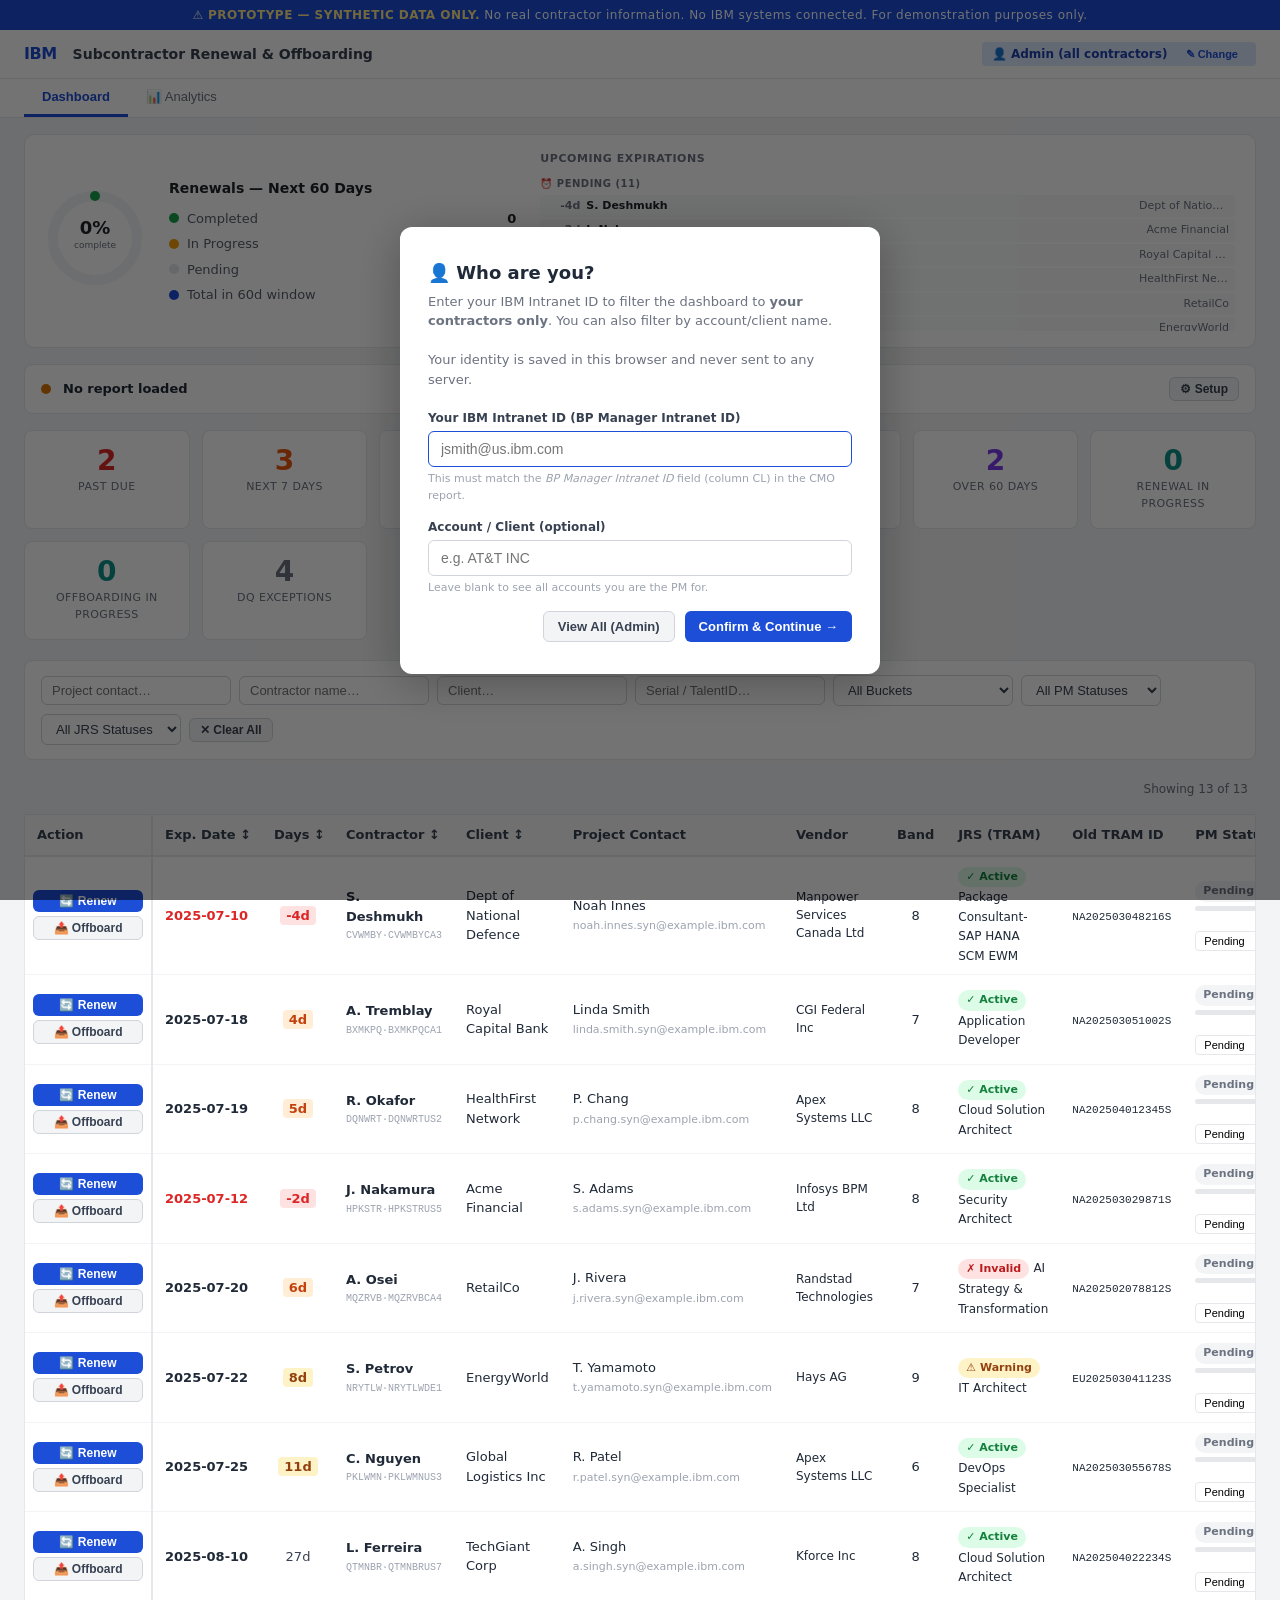
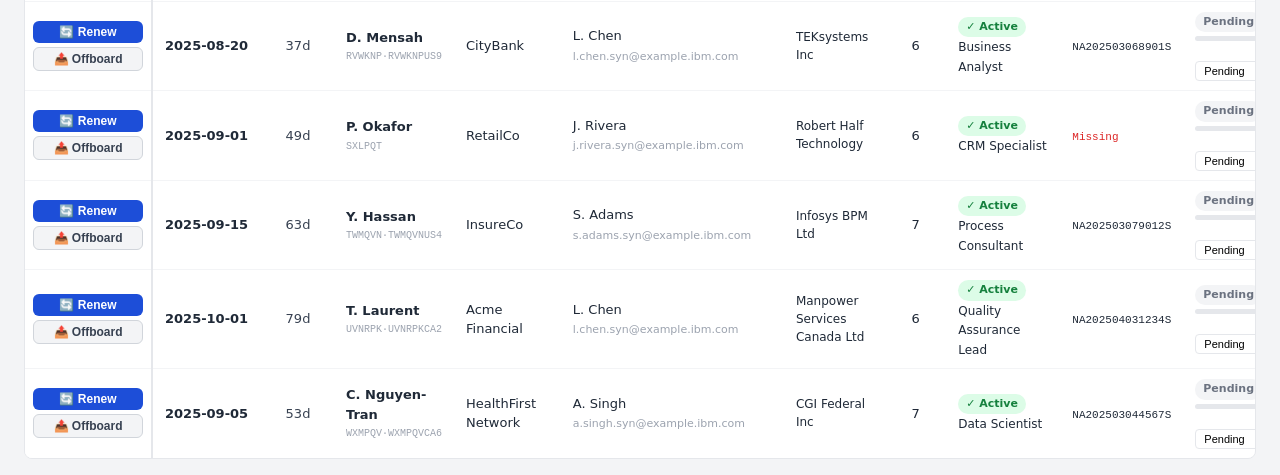
==== app.html @ de582a77 "fix: render synthetic data immediately on load so Renew/Offboard buttons are always visible" ====
<!DOCTYPE html>
<html lang="en">
<head>
<meta charset="UTF-8">
<meta name="viewport" content="width=device-width, initial-scale=1.0">
<title>TRAM Subcontractor Renewal & Offboarding — Prototype</title>
<style>
  *{box-sizing:border-box;margin:0;padding:0}
  body{font-family:-apple-system,"Segoe UI",system-ui,sans-serif;font-size:14px;line-height:1.5;background:#f3f4f6;color:#1f2937}
  .banner{background:#1d4ed8;color:#fff;text-align:center;padding:6px 12px;font-size:12px;letter-spacing:.04em}
  .banner b{color:#fde68a}
  header{background:#fff;border-bottom:1px solid #e5e7eb;padding:12px 24px;display:flex;align-items:center;gap:16px}
  header .logo{font-weight:700;font-size:16px;color:#1d4ed8;letter-spacing:-.5px}
  header .title{font-size:14px;color:#374151;font-weight:600}
  header .role-badge{margin-left:auto;background:#dbeafe;color:#1e40af;border-radius:4px;padding:3px 10px;font-size:12px;font-weight:600}
  nav{background:#fff;border-bottom:1px solid #e5e7eb;padding:0 24px;display:flex;gap:0}
  nav button{padding:10px 18px;border:none;background:none;cursor:pointer;font-size:13px;color:#6b7280;border-bottom:3px solid transparent;font-weight:500;transition:.15s}
  nav button.active{color:#1d4ed8;border-bottom-color:#1d4ed8;font-weight:700}
  nav button:hover:not(.active){color:#374151}
  .main{max-width:100%;margin:0;padding:16px 24px}
  /* Cards */
  .cards{display:grid;grid-template-columns:repeat(auto-fill,minmax(160px,1fr));gap:12px;margin-bottom:20px}
  .card{background:#fff;border:1px solid #e5e7eb;border-radius:8px;padding:16px;text-align:center;cursor:pointer;transition:.15s}
  .card:hover{border-color:#6366f1;box-shadow:0 2px 8px rgba(99,102,241,.15)}
  .card.active-filter{border-color:#1d4ed8;background:#eff6ff}
  .card .num{font-size:28px;font-weight:700;line-height:1}
  .card .lbl{font-size:11px;color:#6b7280;margin-top:4px;text-transform:uppercase;letter-spacing:.04em}
  .card.red .num{color:#dc2626}
  .card.orange .num{color:#ea580c}
  .card.yellow .num{color:#d97706}
  .card.blue .num{color:#2563eb}
  .card.green .num{color:#16a34a}
  .card.purple .num{color:#7c3aed}
  .card.teal .num{color:#0d9488}
  .card.gray .num{color:#6b7280}
  /* Staleness */
  .freshness-bar{background:#fff;border:1px solid #e5e7eb;border-radius:8px;padding:12px 16px;margin-bottom:16px;display:flex;align-items:center;gap:12px;font-size:13px}
  .freshness-bar .dot{width:10px;height:10px;border-radius:50%;flex-shrink:0}
  .dot-ok{background:#16a34a}
  .dot-warn{background:#d97706}
  .dot-stale{background:#dc2626}
  .freshness-bar span{color:#6b7280}
  .freshness-bar b{color:#1f2937}
  /* Filters */
  .filters{background:#fff;border:1px solid #e5e7eb;border-radius:8px;padding:14px 16px;margin-bottom:16px}
  .filters-row{display:flex;flex-wrap:wrap;gap:8px;align-items:center}
  .filters-row input,.filters-row select{border:1px solid #d1d5db;border-radius:6px;padding:6px 10px;font-size:13px;color:#374151;background:#fff;outline:none;min-width:140px}
  .filters-row input:focus,.filters-row select:focus{border-color:#6366f1}
  .btn{display:inline-flex;align-items:center;gap:6px;padding:7px 14px;border-radius:6px;border:none;cursor:pointer;font-size:13px;font-weight:600;transition:.15s}
  .btn-primary{background:#1d4ed8;color:#fff}
  .btn-primary:hover{background:#1e40af}
  .btn-secondary{background:#f3f4f6;color:#374151;border:1px solid #d1d5db}
  .btn-secondary:hover{background:#e5e7eb}
  .btn-danger{background:#dc2626;color:#fff}
  .btn-danger:hover{background:#b91c1c}
  .btn-warn{background:#d97706;color:#fff}
  .btn-warn:hover{background:#b45309}
  .btn-green{background:#16a34a;color:#fff}
  .btn-green:hover{background:#15803d}
  .btn-sm{padding:4px 10px;font-size:12px}
  /* Table */
  .table-outer{position:relative}
  /* Top scrollbar mirror */
  .table-scroll-top{overflow-x:auto;overflow-y:hidden;height:12px;border-radius:4px 4px 0 0}
  .table-scroll-top-inner{height:1px}
  .table-wrap{background:#fff;border:1px solid #e5e7eb;border-radius:0 0 8px 8px;overflow-x:auto;overflow-y:visible}
  table{width:100%;border-collapse:collapse;font-size:13px;min-width:1200px}
  /* Sticky header — stays visible while scrolling down */
  thead th{position:sticky;top:0;z-index:2;background:#f9fafb;padding:10px 12px;text-align:left;font-weight:600;color:#374151;border-bottom:2px solid #e5e7eb;white-space:nowrap;cursor:pointer;user-select:none}
  thead th:hover{background:#f3f4f6}
  /* Action column — sticky to left edge */
  th.col-action,td.col-action{position:sticky;left:0;z-index:1;background:#fff;min-width:120px;max-width:140px;border-right:2px solid #e5e7eb}
  thead th.col-action{z-index:3;background:#f9fafb}
  /* Date / days columns — fixed width so they never squeeze */
  th.col-date,td.col-date{min-width:100px;max-width:110px;white-space:nowrap}
  th.col-days,td.col-days{min-width:64px;max-width:72px;white-space:nowrap;text-align:center}
  td{padding:9px 12px;border-bottom:1px solid #f3f4f6;vertical-align:middle}
  tr:last-child td{border-bottom:none}
  tr:hover td{background:#f9fafb}
  tr:hover td.col-action{background:#f0f4ff}
  .badge{display:inline-block;padding:2px 8px;border-radius:12px;font-size:11px;font-weight:600}
  .badge-red{background:#fee2e2;color:#b91c1c}
  .badge-orange{background:#ffedd5;color:#c2410c}
  .badge-yellow{background:#fef3c7;color:#92400e}
  .badge-green{background:#dcfce7;color:#15803d}
  .badge-blue{background:#dbeafe;color:#1e40af}
  .badge-purple{background:#ede9fe;color:#6d28d9}
  .badge-gray{background:#f3f4f6;color:#6b7280}
  .badge-warn{background:#fef9c3;color:#713f12}
  /* Detail Panel */
  .overlay{display:none;position:fixed;inset:0;background:rgba(0,0,0,.45);z-index:100;align-items:flex-start;justify-content:flex-end}
  .overlay.open{display:flex}
  .panel{background:#fff;width:680px;max-width:98vw;height:100vh;overflow-y:auto;padding:0;box-shadow:-4px 0 24px rgba(0,0,0,.18);display:flex;flex-direction:column}
  .panel-header{padding:18px 20px;border-bottom:1px solid #e5e7eb;display:flex;align-items:center;gap:12px;position:sticky;top:0;background:#fff;z-index:1}
  .panel-header h2{font-size:16px;font-weight:700;flex:1}
  .panel-body{padding:20px;flex:1}
  .section-title{font-size:12px;font-weight:700;text-transform:uppercase;letter-spacing:.06em;color:#6b7280;margin:18px 0 8px}
  .info-grid{display:grid;grid-template-columns:1fr 1fr;gap:8px 16px}
  .info-item label{display:block;font-size:11px;color:#9ca3af;text-transform:uppercase;letter-spacing:.04em;margin-bottom:2px}
  .info-item span{font-size:13px;color:#1f2937;font-weight:500}
  .dq-warn{background:#fffbeb;border:1px solid #fcd34d;border-radius:6px;padding:8px 12px;font-size:12px;color:#92400e;margin-bottom:8px}
  /* Modal */
  .modal-overlay{display:none;position:fixed;inset:0;background:rgba(0,0,0,.5);z-index:200;align-items:center;justify-content:center}
  .modal-overlay.open{display:flex}
  .modal{background:#fff;border-radius:10px;width:760px;max-width:96vw;max-height:92vh;overflow-y:auto;box-shadow:0 8px 40px rgba(0,0,0,.22)}
  /* Smart combo filter */
  .combo-wrap{position:relative;display:inline-block}
  .combo-wrap input{border:1px solid #d1d5db;border-radius:6px;padding:6px 10px;font-size:13px;color:#374151;background:#fff;outline:none;min-width:150px;width:100%}
  .combo-wrap input:focus{border-color:#6366f1}
  .combo-list{position:absolute;top:calc(100% + 2px);left:0;min-width:100%;max-height:220px;overflow-y:auto;background:#fff;border:1px solid #e5e7eb;border-radius:6px;box-shadow:0 4px 12px rgba(0,0,0,.1);z-index:9999;display:none}
  .combo-list.open{display:block}
  .combo-item{padding:7px 12px;font-size:13px;color:#374151;cursor:pointer;white-space:nowrap;overflow:hidden;text-overflow:ellipsis}
  .combo-item:hover,.combo-item.hi{background:#eff6ff;color:#1d4ed8}
  /* Renewal stepper */
  .rnw-stepper{display:flex;align-items:center;gap:0;margin-bottom:24px;padding:0 4px}
  .rnw-step{display:flex;align-items:center;gap:8px;flex:1;position:relative}
  .rnw-step:not(:last-child)::after{content:'';position:absolute;right:0;top:50%;width:calc(100% - 124px);height:2px;background:#e5e7eb;transform:translateY(-50%);left:124px}
  .rnw-step.done::after{background:#16a34a}
  .rnw-step.active::after{background:#e5e7eb}
  .rnw-circle{width:32px;height:32px;border-radius:50%;display:flex;align-items:center;justify-content:center;font-weight:700;font-size:13px;flex-shrink:0;border:2px solid #e5e7eb;background:#fff;color:#9ca3af;z-index:1}
  .rnw-step.active .rnw-circle{border-color:#1d4ed8;background:#1d4ed8;color:#fff}
  .rnw-step.done .rnw-circle{border-color:#16a34a;background:#16a34a;color:#fff}
  .rnw-label{font-size:12px;font-weight:600;color:#9ca3af;white-space:nowrap}
  .rnw-step.active .rnw-label{color:#1d4ed8}
  .rnw-step.done .rnw-label{color:#16a34a}
  .modal-header{padding:18px 20px;border-bottom:1px solid #e5e7eb;display:flex;align-items:center;gap:12px;position:sticky;top:0;background:#fff;z-index:1}
  .modal-header h2{font-size:16px;font-weight:700;flex:1}
  .modal-body{padding:20px}
  .modal-footer{padding:14px 20px;border-top:1px solid #e5e7eb;display:flex;gap:10px;justify-content:flex-end;position:sticky;bottom:0;background:#fff}
  /* Form */
  .form-group{margin-bottom:14px}
  .form-group label{display:block;font-size:12px;font-weight:600;color:#374151;margin-bottom:4px}
  .form-group input,.form-group select,.form-group textarea{width:100%;border:1px solid #d1d5db;border-radius:6px;padding:7px 10px;font-size:13px;color:#374151;outline:none}
  .form-group input:focus,.form-group select:focus,.form-group textarea:focus{border-color:#6366f1}
  .form-grid{display:grid;grid-template-columns:1fr 1fr;gap:12px}
  .attest-box{border:1px solid #d1d5db;border-radius:8px;padding:14px;margin-bottom:12px;background:#f9fafb}
  .attest-box label{display:flex;gap:10px;cursor:pointer;font-size:13px;color:#374151;line-height:1.5}
  .attest-box input[type=checkbox]{width:16px;height:16px;margin-top:2px;flex-shrink:0;accent-color:#1d4ed8}
  .attest-box.checked{border-color:#16a34a;background:#f0fdf4}
  /* JRS Validation */
  .jrs-result{border-radius:8px;padding:12px 14px;margin-bottom:12px;font-size:13px}
  .jrs-active{background:#dcfce7;border:1px solid #86efac;color:#15803d}
  .jrs-warn{background:#fef3c7;border:1px solid #fcd34d;color:#92400e}
  .jrs-error{background:#fee2e2;border:1px solid #fca5a5;color:#b91c1c}
  .jrs-blocked{background:#ede9fe;border:1px solid #c4b5fd;color:#6d28d9}
  /* TRAM Reconciliation */
  .recon-table{width:100%;border-collapse:collapse;font-size:13px;margin-bottom:12px}
  .recon-table th{background:#f9fafb;padding:8px 10px;text-align:left;font-size:11px;font-weight:700;text-transform:uppercase;letter-spacing:.04em;color:#6b7280;border-bottom:2px solid #e5e7eb}
  .recon-table td{padding:8px 10px;border-bottom:1px solid #f3f4f6;vertical-align:middle}
  .recon-match{color:#16a34a;font-weight:600}
  .recon-mismatch{color:#dc2626;font-weight:600}
  /* Timeline */
  .timeline{list-style:none}
  .timeline li{display:flex;gap:12px;margin-bottom:14px}
  .tl-dot{width:10px;height:10px;border-radius:50%;background:#6366f1;margin-top:5px;flex-shrink:0}
  .tl-dot.green{background:#16a34a}
  .tl-dot.orange{background:#ea580c}
  .tl-dot.red{background:#dc2626}
  .tl-dot.blue{background:#2563eb}
  .tl-content .tl-time{font-size:11px;color:#9ca3af}
  .tl-content .tl-action{font-size:13px;font-weight:600;color:#1f2937}
  .tl-content .tl-detail{font-size:12px;color:#6b7280}
  /* Progress Steps */
  .steps{display:flex;gap:0;margin-bottom:20px;background:#f9fafb;border:1px solid #e5e7eb;border-radius:8px;overflow:hidden}
  .step{flex:1;padding:10px 8px;text-align:center;font-size:12px;font-weight:600;color:#9ca3af;border-right:1px solid #e5e7eb;position:relative}
  .step:last-child{border-right:none}
  .step.done{background:#dcfce7;color:#15803d}
  .step.active{background:#dbeafe;color:#1e40af}
  .step.blocked{background:#fee2e2;color:#b91c1c}
  /* DQ Page */
  .dq-card{background:#fff;border:1px solid #e5e7eb;border-radius:8px;padding:16px;margin-bottom:12px}
  .dq-card h3{font-size:14px;font-weight:700;margin-bottom:8px;display:flex;align-items:center;gap:8px}
  .dq-card p{font-size:13px;color:#6b7280;margin-bottom:8px}
  .tag{display:inline-block;padding:2px 8px;border-radius:4px;font-size:11px;font-weight:700;text-transform:uppercase;letter-spacing:.04em;margin-right:4px}
  .tag-error{background:#fee2e2;color:#b91c1c}
  .tag-warn{background:#fef3c7;color:#92400e}
  .tag-info{background:#dbeafe;color:#1e40af}
  hr.divider{border:none;border-top:1px solid #e5e7eb;margin:16px 0}
  .confirm-row{background:#f0fdf4;border:1px solid #86efac;border-radius:8px;padding:12px 14px;margin-bottom:8px;font-size:13px}
  .confirm-row b{color:#15803d}
  .email-preview{background:#f9fafb;border:1px solid #e5e7eb;border-radius:8px;padding:14px;font-size:13px;font-family:monospace;white-space:pre-wrap;line-height:1.6}
  .field-changed{background:#fef9c3}
  .status-dot{display:inline-block;width:8px;height:8px;border-radius:50%;margin-right:5px}
  .sd-green{background:#16a34a}
  .sd-red{background:#dc2626}
  .sd-yellow{background:#d97706}
  .sd-blue{background:#2563eb}
  /* Identity / Who-are-you modal */
  @keyframes spin{from{transform:rotate(0deg)}to{transform:rotate(360deg)}}
  .id-modal-overlay{display:none;position:fixed;inset:0;background:rgba(0,0,0,.55);z-index:500;align-items:center;justify-content:center;pointer-events:none}
  .id-modal-overlay.open{display:flex;pointer-events:all}
  .id-modal{background:#fff;border-radius:12px;width:480px;max-width:96vw;padding:32px 28px;box-shadow:0 8px 48px rgba(0,0,0,.28)}
  .id-modal h2{font-size:18px;font-weight:700;margin-bottom:6px;color:#1f2937}
  .id-modal p{font-size:13px;color:#6b7280;margin-bottom:20px;line-height:1.5}
  .id-modal label{display:block;font-size:12px;font-weight:600;color:#374151;margin-bottom:4px}
  .id-modal input{width:100%;border:1px solid #d1d5db;border-radius:6px;padding:9px 12px;font-size:14px;outline:none;margin-bottom:14px}
  .id-modal input:focus{border-color:#1d4ed8}
  .id-modal .id-hint{font-size:11px;color:#9ca3af;margin-top:-10px;margin-bottom:14px}
  .id-modal .id-actions{display:flex;gap:10px;justify-content:flex-end;margin-top:6px}
  .id-active-badge{background:#dbeafe;color:#1d4ed8;border-radius:4px;padding:2px 8px;font-size:11px;font-weight:600;margin-left:6px;vertical-align:middle;cursor:pointer;border:none}
  .id-active-badge:hover{background:#bfdbfe}
</style>
</head>
<body>

<!-- ═══════════════════════════════════════════
     IDENTITY MODAL — shown before dashboard if no identity saved
═══════════════════════════════════════════ -->
<div class="id-modal-overlay" id="identityModal">
  <div class="id-modal">
    <h2>👤 Who are you?</h2>
    <p>Enter your IBM Intranet ID to filter the dashboard to <b>your contractors only</b>. You can also filter by account/client name.<br><br>Your identity is saved in this browser and never sent to any server.</p>
    <label>Your IBM Intranet ID (BP Manager Intranet ID)</label>
    <input id="id-intranetId" type="email" placeholder="jsmith@us.ibm.com" autocomplete="email"
           oninput="clearIdentityError()" onkeydown="if(event.key==='Enter') saveIdentity()">
    <div id="id-intranetId-error" style="display:none;color:#dc2626;font-size:12px;font-weight:600;margin-top:-10px;margin-bottom:10px"></div>
    <div class="id-hint">This must match the <em>BP Manager Intranet ID</em> field (column CL) in the CMO report.</div>
    <label>Account / Client (optional)</label>
    <input id="id-client" type="text" placeholder="e.g. AT&T INC">
    <div class="id-hint">Leave blank to see all accounts you are the PM for.</div>
    <!-- Admin PIN gate — hidden until "View All" is clicked -->
    <div id="adminPinSection" style="display:none;margin-top:12px;padding:12px;background:#f7f8fa;border:1px solid #e5e7eb;border-radius:6px">
      <label style="font-size:13px;font-weight:600;color:#374151">Admin PIN</label>
      <input id="adminPinInput" type="password" placeholder="Enter admin PIN"
             style="width:100%;padding:8px 10px;border:1px solid #d1d5db;border-radius:4px;font-size:14px;margin-top:4px;box-sizing:border-box"
             onkeydown="if(event.key==='Enter') confirmAdminPin()">
      <div id="adminPinError" style="color:#dc2626;font-size:12px;margin-top:4px;display:none">Incorrect PIN. Try again.</div>
      <div style="display:flex;gap:8px;margin-top:8px">
        <button class="btn btn-secondary" style="flex:1" onclick="hideAdminPin()">Cancel</button>
        <button class="btn btn-primary" style="flex:1" onclick="confirmAdminPin()">Confirm</button>
      </div>
    </div>
    <div class="id-actions" id="adminPinActions">
      <button class="btn btn-secondary" onclick="showAdminPin()">View All (Admin)</button>
      <button class="btn btn-primary" onclick="saveIdentity()">Confirm &amp; Continue →</button>
    </div>
  </div>
</div>

<div class="banner" id="appBanner">⚠ <b>PROTOTYPE — SYNTHETIC DATA ONLY.</b> No real contractor information. No IBM systems connected. For demonstration purposes only.</div>

<header>
  <div class="logo">IBM</div>
  <div class="title">Subcontractor Renewal &amp; Offboarding</div>
  <div class="role-badge" id="headerBadge">👤 —</div>
</header>

<nav>
  <button class="active" onclick="showTab('dashboard',this)">Dashboard</button>
  <button onclick="showTab('analytics',this)">📊 Analytics</button>
</nav>

<div class="main">

<!-- ═══════════════════════════════════════════
     TAB: DASHBOARD
═══════════════════════════════════════════ -->
<div id="tab-dashboard">

  <!-- ── 60-Day Renewal Progress Ring ── -->
  <div id="renewalProgressWidget" style="background:#fff;border:1px solid #e5e7eb;border-radius:10px;padding:16px 20px;margin-bottom:16px;display:flex;gap:24px;align-items:center;flex-wrap:wrap">
    <div style="position:relative;flex-shrink:0">
      <svg width="100" height="100" viewBox="0 0 100 100">
        <circle cx="50" cy="50" r="42" fill="none" stroke="#f3f4f6" stroke-width="10"/>
        <circle id="rpRingDone" cx="50" cy="50" r="42" fill="none" stroke="#16a34a" stroke-width="10"
                stroke-linecap="round" stroke-dasharray="0 264" transform="rotate(-90 50 50)" style="transition:stroke-dasharray .5s ease"/>
        <circle id="rpRingIP" cx="50" cy="50" r="42" fill="none" stroke="#f59e0b" stroke-width="10"
                stroke-linecap="round" stroke-dasharray="0 264" transform="rotate(-90 50 50)" style="transition:stroke-dasharray .5s ease;display:none"/>
        <text id="rpPct" x="50" y="46" text-anchor="middle" font-size="18" font-weight="700" fill="#1f2328">0%</text>
        <text x="50" y="60" text-anchor="middle" font-size="9" fill="#6b7280">complete</text>
      </svg>
    </div>
    <div style="flex:1;min-width:200px">
      <div style="font-weight:700;font-size:14px;margin-bottom:10px;color:#1f2328">Renewals — Next 60 Days</div>
      <div style="display:flex;flex-direction:column;gap:6px" id="rpLegend"></div>
    </div>
    <div style="flex:2;min-width:260px;max-height:180px;overflow-y:auto">
      <div style="font-size:11px;font-weight:700;text-transform:uppercase;letter-spacing:.05em;color:#6b7280;margin-bottom:8px">Upcoming expirations</div>
      <div id="rpTimeline"></div>
    </div>
  </div>

  <div class="freshness-bar" id="freshnessBar">
    <div class="dot dot-warn" id="freshnessDot"></div>
    <div id="freshnessText">
      <b id="freshnessFile">No report loaded</b>
      <span id="freshnessDate" style="margin-left:12px"></span>
      <span id="freshnessIngested" style="margin-left:12px"></span>
      <span id="freshnessStale" style="margin-left:12px;color:#d97706;font-weight:600"></span>
    </div>
    <button class="btn btn-secondary btn-sm" style="margin-left:auto" id="setupBtn" onclick="openSetupPanel()">⚙ Setup</button>
  </div>

  <div class="cards" id="bucketCards">
    <div class="card red" onclick="filterBucket('past-due',this)" title="Past due">
      <div class="num" id="cnt-past">3</div>
      <div class="lbl">Past Due</div>
    </div>
    <div class="card orange" onclick="filterBucket('0-7',this)" title="0–7 days">
      <div class="num" id="cnt-07">4</div>
      <div class="lbl">Next 7 Days</div>
    </div>
    <div class="card yellow" onclick="filterBucket('8-14',this)" title="8–14 days">
      <div class="num" id="cnt-814">5</div>
      <div class="lbl">8–14 Days</div>
    </div>
    <div class="card blue" onclick="filterBucket('15-30',this)" title="15–30 days">
      <div class="num" id="cnt-1530">6</div>
      <div class="lbl">15–30 Days</div>
    </div>
    <div class="card green" onclick="filterBucket('31-60',this)" title="31–60 days">
      <div class="num" id="cnt-3160">8</div>
      <div class="lbl">31–60 Days</div>
    </div>
    <div class="card purple" onclick="filterBucket('60+',this)" title=">60 days">
      <div class="num" id="cnt-60p">12</div>
      <div class="lbl">Over 60 Days</div>
    </div>
    <div class="card teal" onclick="filterBucket('renewal-ip',this)" title="Renewal in progress">
      <div class="num" id="cnt-rip">7</div>
      <div class="lbl">Renewal In Progress</div>
    </div>
    <div class="card teal" onclick="filterBucket('offboard-ip',this)" title="Offboarding in progress">
      <div class="num" id="cnt-oip">2</div>
      <div class="lbl">Offboarding In Progress</div>
    </div>
    <div class="card gray" onclick="filterBucket('dq',this)" title="Data quality">
      <div class="num" id="cnt-dq">4</div>
      <div class="lbl">DQ Exceptions</div>
    </div>
  </div>

  <div class="filters">
    <div class="filters-row">
      <!-- Smart combo: type to search, dropdown shows matching options from live data -->
      <div class="combo-wrap" id="cw-contact">
        <input id="f-contact" type="text" placeholder="Project contact…" autocomplete="off"
               oninput="_comboInput('contact')" onfocus="_comboOpen('contact')" onblur="_comboBlur('contact')">
        <div class="combo-list" id="cl-contact"></div>
      </div>
      <div class="combo-wrap" id="cw-contractor">
        <input id="f-contractor" type="text" placeholder="Contractor name…" autocomplete="off"
               oninput="_comboInput('contractor')" onfocus="_comboOpen('contractor')" onblur="_comboBlur('contractor')">
        <div class="combo-list" id="cl-contractor"></div>
      </div>
      <div class="combo-wrap" id="cw-client">
        <input id="f-client" type="text" placeholder="Client…" autocomplete="off"
               oninput="_comboInput('client')" onfocus="_comboOpen('client')" onblur="_comboBlur('client')">
        <div class="combo-list" id="cl-client"></div>
      </div>
      <div class="combo-wrap" id="cw-serial">
        <input id="f-serial" type="text" placeholder="Serial / TalentID…" autocomplete="off"
               oninput="_comboInput('serial')" onfocus="_comboOpen('serial')" onblur="_comboBlur('serial')">
        <div class="combo-list" id="cl-serial"></div>
      </div>
      <select id="f-bucket" onchange="applyFilters()">
        <option value="">All Buckets</option>
        <option value="past-due">Past Due</option>
        <option value="0-7">Next 7 Days</option>
        <option value="8-14">8–14 Days</option>
        <option value="15-30">15–30 Days</option>
        <option value="31-60">31–60 Days</option>
        <option value="60+">Over 60 Days</option>
        <option value="renewal-ip">Renewal In Progress</option>
        <option value="offboard-ip">Offboarding In Progress</option>
      </select>
      <select id="f-pmstatus" onchange="applyFilters()">
        <option value="">All PM Statuses</option>
        <option value="Pending">Pending</option>
        <option value="In Progress">In Progress</option>
        <option value="Renewed">Renewed</option>
        <option value="Offboarded">Offboarded</option>
      </select>
      <select id="f-jrs" onchange="applyFilters()">
        <option value="">All JRS Statuses</option>
        <option value="active">JRS Active</option>
        <option value="warn">JRS Warning</option>
        <option value="invalid">JRS Invalid</option>
      </select>
      <button class="btn btn-secondary btn-sm" onclick="clearFilters()">✕ Clear All</button>
    </div>
  </div>

  <div style="font-size:12px;color:#6b7280;text-align:right;padding:4px 8px" id="tableRowCount"></div>
  <div class="table-outer">
    <div class="table-scroll-top" id="tableScrollTop">
      <div class="table-scroll-top-inner" id="tableScrollTopInner"></div>
    </div>
    <div class="table-wrap" id="tableWrap">
      <table id="mainTable">
        <thead>
          <tr>
            <th class="col-action">Action</th>
            <th class="col-date" onclick="sortTable(0)" title="Sort">Exp. Date ↕</th>
            <th class="col-days" onclick="sortTable(1)" title="Sort">Days ↕</th>
            <th onclick="sortTable(2)">Contractor ↕</th>
            <th onclick="sortTable(3)">Client ↕</th>
            <th onclick="sortTable(4)">Project Contact</th>
            <th onclick="sortTable(5)">Vendor</th>
            <th onclick="sortTable(6)">Band</th>
            <th onclick="sortTable(7)">JRS (TRAM)</th>
            <th onclick="sortTable(8)">Old TRAM ID</th>
            <th>PM Status</th>
          </tr>
        </thead>
        <tbody id="tableBody"></tbody>
      </table>
    </div>
  </div>
</div>

<!-- ═══════════════════════════════════════════
     TAB: RENEWAL WORKFLOW
═══════════════════════════════════════════ -->
<!-- ═══════════════════════════════════════════
     TAB: ANALYTICS
═══════════════════════════════════════════ -->
<div id="tab-analytics" style="display:none">
  <div style="padding:24px">

    <!-- Filters -->
    <div style="display:flex;gap:12px;flex-wrap:wrap;align-items:center;margin-bottom:24px">
      <div>
        <label style="font-size:12px;color:#6b7280;display:block;margin-bottom:4px">Market / Sector (col GM)</label>
        <select id="an-sector" onchange="renderAnalytics()" style="padding:6px 10px;border:1px solid #d1d5db;border-radius:6px;font-size:13px;min-width:160px">
          <option value="">All Sectors</option>
        </select>
      </div>
      <div>
        <label style="font-size:12px;color:#6b7280;display:block;margin-bottom:4px">Client</label>
        <select id="an-client" onchange="renderAnalytics()" style="padding:6px 10px;border:1px solid #d1d5db;border-radius:6px;font-size:13px;min-width:200px">
          <option value="">All Clients</option>
        </select>
      </div>
      <div style="margin-left:auto;font-size:12px;color:#6b7280" id="an-scope"></div>
    </div>

    <!-- Summary cards row -->
    <div style="display:grid;grid-template-columns:repeat(auto-fill,minmax(140px,1fr));gap:12px;margin-bottom:28px" id="an-cards"></div>

    <!-- Charts grid -->
    <div style="display:grid;grid-template-columns:1fr 1fr;gap:24px;margin-bottom:24px">
      <!-- Expiry bucket bar chart -->
      <div style="background:#fff;border:1px solid #e5e7eb;border-radius:10px;padding:20px">
        <div style="font-weight:600;font-size:14px;margin-bottom:16px;color:#1f2328">Contractors by Expiry Bucket</div>
        <div id="an-chart-bucket"></div>
      </div>
      <!-- Sector donut -->
      <div style="background:#fff;border:1px solid #e5e7eb;border-radius:10px;padding:20px">
        <div style="font-weight:600;font-size:14px;margin-bottom:16px;color:#1f2328">Distribution by Sector</div>
        <div id="an-chart-sector"></div>
      </div>
    </div>

    <!-- Top clients bar + Top vendors bar -->
    <div style="display:grid;grid-template-columns:1fr 1fr;gap:24px;margin-bottom:24px">
      <div style="background:#fff;border:1px solid #e5e7eb;border-radius:10px;padding:20px">
        <div style="font-weight:600;font-size:14px;margin-bottom:16px;color:#1f2328">Top 10 Clients</div>
        <div id="an-chart-clients"></div>
      </div>
      <div style="background:#fff;border:1px solid #e5e7eb;border-radius:10px;padding:20px">
        <div style="font-weight:600;font-size:14px;margin-bottom:16px;color:#1f2328">Top 10 Vendors</div>
        <div id="an-chart-vendors"></div>
      </div>
    </div>

    <!-- Expiry timeline -->
    <div style="background:#fff;border:1px solid #e5e7eb;border-radius:10px;padding:20px;margin-bottom:24px">
      <div style="font-weight:600;font-size:14px;margin-bottom:4px;color:#1f2328">Expiry Timeline — Contractors expiring per month</div>
      <div style="font-size:12px;color:#6b7280;margin-bottom:16px">Each bar = number of contractors whose contract ends in that month</div>
      <div id="an-chart-timeline"></div>
    </div>

  </div>
</div>


</div><!-- /main -->

<!-- ═══════════════════════════════════════════
     SETUP PANEL (slide-in from right)
═══════════════════════════════════════════ -->
<div class="overlay" id="setupOverlay" onclick="closeSetupPanel(event)">
  <div class="panel" id="setupPanel">
    <div class="panel-header">
      <h2 id="setupPanelTitle">⚙ Setup</h2>
      <button class="btn btn-secondary btn-sm" onclick="closeSetupPanel()">✕ Close</button>
    </div>
    <div class="panel-body">

      <!-- Status-only view for non-admins -->
      <div id="setupStatusOnly">
        <p style="font-size:13px;color:#6b7280;margin-bottom:16px">
          Files are loaded and managed by the app admin. Data is shared across all users — no action needed.
        </p>
        <div id="statusReport" style="font-size:13px;margin-bottom:8px"></div>
        <div id="statusTaxonomy" style="font-size:13px;margin-bottom:8px"></div>
        <div id="statusTemplate" style="font-size:13px;margin-bottom:8px"></div>
        <div id="setupSummary" style="margin-top:12px"></div>
        <hr style="border:none;border-top:1px solid #e5e7eb;margin:16px 0">
        <button id="setupAdminBtn" class="btn btn-secondary btn-sm" onclick="setupEnterAdminMode()">🔒 Admin: Upload / Replace Files</button>
      </div>

      <!-- Admin upload controls — hidden until PIN verified -->
      <div id="setupAdminControls" style="display:none">

        <p style="font-size:13px;color:#6b7280;margin-bottom:20px">
          Upload your three files once. They are <b>saved to disk on the server</b> and auto-reload on every restart — no re-upload needed.
        </p>

        <input type="hidden" id="uploadPin">

        <!-- Report -->
        <div style="border:1px solid #e5e7eb;border-radius:8px;padding:16px;margin-bottom:14px;background:#fafafa">
          <div style="font-weight:700;margin-bottom:4px">1. Contractor Report <span style="color:#dc2626">*</span></div>
          <div style="font-size:12px;color:#6b7280;margin-bottom:10px">
            The <code>.xlsb</code> or <code>.xlsx</code> CMO report.<br>
            Filename: <code>Contractor Management Outlook report IBM Consulting NA 09.07.xlsb</code>
          </div>
          <div style="display:flex;align-items:center;gap:10px">
            <input type="file" id="fileReport" accept=".xlsb,.xlsx" style="font-size:13px">
            <button class="btn btn-primary btn-sm" onclick="uploadFile('report')">Upload</button>
          </div>
          <div id="statusReportAdmin" style="margin-top:8px;font-size:13px"></div>
        </div>

        <!-- Taxonomy -->
        <div style="border:1px solid #e5e7eb;border-radius:8px;padding:16px;margin-bottom:14px;background:#fafafa">
          <div style="font-weight:700;margin-bottom:4px">2. JRS Taxonomy <span style="color:#dc2626">*</span></div>
          <div style="font-size:12px;color:#6b7280;margin-bottom:10px">
            The M389 taxonomy <code>.xlsx</code> file (IBM Consulting Taxonomy Shortlist).
          </div>
          <div style="display:flex;align-items:center;gap:10px">
            <input type="file" id="fileTaxonomy" accept=".xlsx" style="font-size:13px">
            <button class="btn btn-primary btn-sm" onclick="uploadFile('taxonomy')">Upload</button>
          </div>
          <div id="statusTaxonomyAdmin" style="margin-top:8px;font-size:13px"></div>
        </div>

        <!-- Template -->
        <div style="border:1px solid #e5e7eb;border-radius:8px;padding:16px;margin-bottom:14px;background:#fafafa">
          <div style="font-weight:700;margin-bottom:4px">3. Excel Renewal Template <span style="color:#dc2626">*</span></div>
          <div style="font-size:12px;color:#6b7280;margin-bottom:10px">
            The <code>Request Form Template_Contractor Team.xlsm</code> file.
          </div>
          <div style="display:flex;align-items:center;gap:10px">
            <input type="file" id="fileTemplate" accept=".xlsm,.xlsx" style="font-size:13px">
            <button class="btn btn-primary btn-sm" onclick="uploadFile('template')">Upload</button>
          </div>
          <div id="statusTemplateAdmin" style="margin-top:8px;font-size:13px"></div>
        </div>

      </div><!-- /setupAdminControls -->

    </div>
  </div>
</div>

<!-- ═══════════════════════════════════════════
     DETAIL PANEL (slide-in)
═══════════════════════════════════════════ -->
<div class="overlay" id="detailOverlay" onclick="closeDetail(event)">
  <div class="panel" id="detailPanel">
    <div class="panel-header">
      <h2 id="detailTitle">Contractor Detail</h2>
      <button class="btn btn-secondary btn-sm" onclick="closeDetailPanel()">✕ Close</button>
    </div>
    <div class="panel-body" id="detailBody"></div>
  </div>
</div>

<!-- ═══════════════════════════════════════════
     RENEWAL MODAL
═══════════════════════════════════════════ -->
<div class="modal-overlay" id="renewalModal">
  <div class="modal">
    <div class="modal-header">
      <h2 id="renewalModalTitle">Renewal Workflow</h2>
      <button class="btn btn-secondary btn-sm" onclick="closeRenewalModal()">✕ Close</button>
    </div>
    <div class="modal-body" id="renewalModalBody"></div>
    <div class="modal-footer" id="renewalModalFooter"></div>
  </div>
</div>

<!-- ═══════════════════════════════════════════
     OFFBOARDING MODAL
═══════════════════════════════════════════ -->
<div class="modal-overlay" id="offboardModal">
  <div class="modal">
    <div class="modal-header">
      <h2 id="offboardModalTitle">Offboarding Workflow</h2>
      <button class="btn btn-secondary btn-sm" onclick="closeOffboardModal()">✕ Close</button>
    </div>
    <div class="modal-body" id="offboardModalBody"></div>
    <div class="modal-footer" id="offboardModalFooter"></div>
  </div>
</div>

<script>
// ═══════════════════════════════════════════════
// API CONFIGURATION
// Set API_BASE to your deployed backend URL once it is live.
// Leave empty ('') to use synthetic data only (prototype mode).
// Example: const API_BASE = 'https://tram-renewals-production.up.railway.app';
// ═══════════════════════════════════════════════
const API_BASE = 'https://tram-renewals-production.up.railway.app';

// ── API helpers ───────────────────────────────
async function apiFetch(path, options={}) {
  const url = API_BASE + path;
  const res = await fetch(url, {
    headers: {'Content-Type':'application/json', 'Accept':'application/json'},
    ...options
  });
  if (!res.ok) {
    const err = await res.json().catch(()=>({detail: res.statusText}));
    throw new Error(err.detail || res.statusText);
  }
  return res.json();
}

// ── Setup panel ───────────────────────────────
// Tracks whether the current session has verified the admin PIN for Setup.
let _setupAdminVerified = false;

async function openSetupPanel() {
  document.getElementById('setupOverlay').classList.add('open');

  // Populate status rows from /api/status for everyone
  if (API_BASE) {
    try {
      const st = await apiFetch('/api/status');
      const rEl = document.getElementById('statusReport');
      const tEl = document.getElementById('statusTaxonomy');
      const tmEl= document.getElementById('statusTemplate');
      if (rEl)  rEl.innerHTML  = st.report   ? `<span style="color:#16a34a">✅ CMO loaded: <b>${st.report.filename}</b> — ${st.report.accepted} contractors · ${st.report.report_date}${st.report.persisted?' · 💾 persisted':''}</span>` : `<span style="color:#6b7280">⚪ CMO report: not loaded</span>`;
      if (tEl)  tEl.innerHTML  = st.taxonomy ? `<span style="color:#16a34a">✅ JRS Taxonomy loaded${st.taxonomy.persisted?' · 💾 persisted':''}</span>` : `<span style="color:#6b7280">⚪ JRS Taxonomy: not loaded</span>`;
      if (tmEl) tmEl.innerHTML = st.template ? `<span style="color:#16a34a">✅ Template loaded: <b>${st.template.filename||'template'}</b> · ${(st.template.size/1024).toFixed(0)} KB${st.template.persisted?' · 💾 persisted':''}</span>` : `<span style="color:#6b7280">⚪ Renewal template: not loaded</span>`;
    } catch(_) {}
  }

  // Show admin controls only if PIN already verified this session
  _showSetupMode(_setupAdminVerified);
}

function _showSetupMode(isAdmin) {
  document.getElementById('setupStatusOnly').style.display     = isAdmin ? 'none' : 'block';
  document.getElementById('setupAdminControls').style.display  = isAdmin ? 'block' : 'none';
  document.getElementById('setupPanelTitle').textContent       = isAdmin ? '⚙ Setup — Upload Files (Admin)' : '⚙ Setup — Status';
  // Show/hide the "Admin Upload" button in the status-only view
  const adminBtn = document.getElementById('setupAdminBtn');
  if (adminBtn) adminBtn.style.display = isAdmin ? 'none' : 'inline-block';
}

async function setupEnterAdminMode() {
  const pin = prompt('Enter admin PIN to access upload controls:');
  if (pin === null) return; // cancelled
  try {
    const resp = await fetch(`${API_BASE}/api/verify-pin?pin=${encodeURIComponent(pin.trim())}`);
    if (resp.ok) {
      _setupAdminVerified = true;
      // Store verified PIN for upload calls
      document.getElementById('uploadPin').value = pin.trim();
      _showSetupMode(true);
    } else {
      alert('Incorrect PIN.');
    }
  } catch(_) {
    alert('Could not reach server.');
  }
}

function closeSetupPanel(e) {
  if (!e || e.target === document.getElementById('setupOverlay'))
    document.getElementById('setupOverlay').classList.remove('open');
}

async function uploadFile(type) {
  const capType   = type.charAt(0).toUpperCase() + type.slice(1);
  const fileInput = document.getElementById('file' + capType);
  // Admin status elements have "Admin" suffix; fallback to plain id
  const statusEl  = document.getElementById('status' + capType + 'Admin')
                 || document.getElementById('status' + capType);
  if (!fileInput || !fileInput.files || !fileInput.files[0]) {
    if (statusEl) statusEl.innerHTML = `<span style="color:#dc2626">Please select a file first.</span>`;
    return;
  }
  const file = fileInput.files[0];
  const pin  = (document.getElementById('uploadPin') || {}).value || '';
  if (statusEl) statusEl.innerHTML = `<span style="color:#6b7280">⏳ Uploading ${file.name}…</span>`;

  try {
    const form = new FormData();
    form.append('file', file);
    const url = `${API_BASE}/api/upload/${type}?pin=${encodeURIComponent(pin)}`;
    const res = await fetch(url, {method:'POST', body: form});
    if (!res.ok) {
      const err = await res.json().catch(()=>({detail: res.statusText}));
      throw new Error(err.detail || res.statusText);
    }
    const data = await res.json();
    if (type === 'report') {
      const ledgerNote = data.ledger_applied ? ` · 📋 ${data.ledger_applied} ledger overrides applied` : '';
      if (statusEl) statusEl.innerHTML = `<span style="color:#16a34a">✅ ${data.filename} — ${data.accepted} contractors, ${data.dq} DQ${ledgerNote}</span>`;
      await loadData();
    } else if (type === 'taxonomy') {
      if (statusEl) statusEl.innerHTML = `<span style="color:#16a34a">✅ Taxonomy loaded successfully</span>`;
    } else {
      if (statusEl) statusEl.innerHTML = `<span style="color:#16a34a">✅ ${data.filename} — template ready (${(data.size/1024).toFixed(0)} KB)</span>`;
    }
  } catch(e) {
    if (statusEl) statusEl.innerHTML = `<span style="color:#dc2626">❌ ${e.message}</span>`;
  }
}

function checkSetupComplete() { /* no-op — status shown via openSetupPanel */ }

// ── Load contractors from backend ──────────────
// Normalise a raw API contractor record so renderTable() can read it identically
// to the synthetic CONTRACTORS array. Backend uses daysToExpiry; frontend uses c.days.
// Also handles bucket overrides for renewal/offboard in-progress states.
function normaliseApiRecord(c) {
  c.id   = c.serial;
  c.days = (c.daysToExpiry !== undefined && c.daysToExpiry !== null) ? c.daysToExpiry : daysFrom(c.endDate);
  // Bucket is date-driven only — CMO renewal/offboard columns are ignored
  if (!c.bucket) c.bucket = bucket(c.days);
  // Only the ledger (set by PM actions in this app) can override the bucket
  if (c._ledger) {
    if (c._ledger.renewal  === 'Submitted') { c.renewal  = 'Submitted'; c.bucket = 'renewal-ip'; }
    if (c._ledger.offboard === 'Submitted') { c.offboard = 'Submitted'; c.bucket = 'offboard-ip'; }
  }
  // Ensure fields the table reads are never undefined
  c.contact              = c.contact              || '–';
  c.contactEmail         = c.contactEmail         || '';
  c.bpManagerIntranetId  = c.bpManagerIntranetId  || '';
  c.pmStatus             = c.pmStatus             || 'Pending';
  c.pmStatusPct          = c.pmStatusPct          !== undefined ? c.pmStatusPct : 0;
  c.vendor               = c.vendor               || '–';
  c.band         = c.band         || '–';
  c.jrsTram      = c.jrsTram      || '–';
  c.jrsStatus    = c.jrsStatus    || 'invalid';
  c.workLocation = c.workLocation || '–';
  c.tramId       = c.tramId       || null;
  c.cnum         = c.cnum         || null;
  return c;
}

// ── IDENTITY / FILTER-FIRST ────────────────────────────────────────────
// Identity is stored BOTH on the server (per email key) AND in localStorage.
// Server storage means any device/browser signed in with the same email
// automatically inherits the session — no re-entry needed.
// localStorage is the immediate cache so the page loads fast without waiting.
let _identity = null;

function _loadIdentity() {
  // Load from localStorage first (instant, no network)
  try {
    const raw = localStorage.getItem('tram_identity');
    if (raw) {
      const parsed = JSON.parse(raw);
      if (parsed && parsed.intranetId && parsed.viewAll) parsed.viewAll = false;
      _identity = parsed;
    }
  } catch(_) {}
}

async function _syncIdentityFromServer(id) {
  // Pull identity from server for this email — overwrites localStorage if server has newer data.
  // This is what lets a second device (e.g. an assistant on another machine) pick up the same
  // session automatically within ~5s of the page loading — no re-login needed.
  if (!API_BASE || !id) return;
  try {
    const resp = await fetch(`${API_BASE}/api/identity?id=${encodeURIComponent(id)}`);
    if (resp.ok) {
      const data = await resp.json();
      if (data && data.intranetId) {
        const prevClient = (_identity || {}).client || '';
        const prevId     = (_identity || {}).intranetId || '';
        _identity = data;
        try { localStorage.setItem('tram_identity', JSON.stringify(_identity)); } catch(_) {}
        _updateHeaderBadge();
        // If server had a different client scope or a different intranet ID, reload the data
        // so the second-device user immediately sees the correct filtered view.
        if (data.client !== prevClient || data.intranetId !== prevId) {
          loadData();
        }
      }
    }
  } catch(_) {} // silent — server may not support this endpoint yet
}

async function _saveIdentityStore(id, client, viewAll) {
  _identity = { intranetId: id.trim().toLowerCase(), client: client.trim(), viewAll: !!viewAll };
  // 1. Save locally immediately
  try { localStorage.setItem('tram_identity', JSON.stringify(_identity)); } catch(_) {}
  // 2. Persist to server so other devices pick it up
  if (API_BASE && id.trim()) {
    try {
      await fetch(`${API_BASE}/api/identity`, {
        method: 'PUT',
        headers: { 'Content-Type': 'application/json' },
        body: JSON.stringify(_identity),
      });
    } catch(_) {} // silent — page still works from localStorage
  }
}

function _updateHeaderBadge() {
  const badge = document.getElementById('headerBadge');
  if (!badge) return;
  if (!_identity || _identity.viewAll) {
    badge.innerHTML = '👤 Admin (all contractors) <button class="id-active-badge" onclick="openIdentityModal()" title="Change identity">✎ Change</button>';
  } else {
    const label = _identity.client
      ? `${_identity.intranetId} · ${_identity.client}`
      : _identity.intranetId;
    badge.innerHTML = `👤 ${label} <button class="id-active-badge" onclick="openIdentityModal()" title="Change identity">✎ Change</button>`;
  }
}

function openIdentityModal() {
  if (_identity) {
    document.getElementById('id-intranetId').value = _identity.intranetId || '';
    document.getElementById('id-client').value     = _identity.client     || '';
  }
  document.getElementById('identityModal').classList.add('open');
}

function closeIdentityModal(viewAll) {
  document.getElementById('identityModal').classList.remove('open');
  hideAdminPin();
  if (viewAll) {
    _saveIdentityStore('', '', true);
    _updateHeaderBadge();
    showLoadingBanner('Loading all contractors (Admin view)…');
    // Clear stale rows from previous identity immediately
    renderTable([]);
    updateBucketCounts([]);
    // Always fetch fresh from backend — admin needs ALL rows, not just the prior PM's subset
    loadData();
  }
}

function showAdminPin() {
  document.getElementById('adminPinSection').style.display = 'block';
  document.getElementById('adminPinActions').style.display = 'none';
  document.getElementById('adminPinInput').value = '';
  document.getElementById('adminPinError').style.display = 'none';
  document.getElementById('adminPinInput').focus();
}

function hideAdminPin() {
  document.getElementById('adminPinSection').style.display = 'none';
  document.getElementById('adminPinActions').style.display = 'flex';
  document.getElementById('adminPinError').style.display = 'none';
}

async function confirmAdminPin() {
  const pin = (document.getElementById('adminPinInput').value || '').trim();
  const errEl = document.getElementById('adminPinError');
  errEl.style.display = 'none';
  try {
    const resp = await fetch(`${API_BASE}/api/verify-pin?pin=${encodeURIComponent(pin)}`);
    if (resp.ok) {
      // PIN correct — proceed as admin
      closeIdentityModal(true);
    } else {
      errEl.style.display = 'block';
      document.getElementById('adminPinInput').value = '';
      document.getElementById('adminPinInput').focus();
    }
  } catch(_) {
    errEl.textContent = 'Could not reach server. Try again.';
    errEl.style.display = 'block';
  }
}

function clearIdentityError() {
  const el = document.getElementById('id-intranetId-error');
  if (el) el.style.display = 'none';
  document.getElementById('id-intranetId').style.borderColor = '';
}

function _showIdentityError(msg) {
  const inp = document.getElementById('id-intranetId');
  const err = document.getElementById('id-intranetId-error');
  inp.style.borderColor = '#dc2626';
  err.textContent = msg;
  err.style.display = 'block';
  inp.focus();
}

async function saveIdentity() {
  const id     = (document.getElementById('id-intranetId').value || '').trim();
  const client = (document.getElementById('id-client').value     || '').trim();
  if (!id) {
    _showIdentityError('An IBM Intranet ID is required to continue.');
    return;
  }
  if (!id.includes('@') || !id.includes('.')) {
    _showIdentityError('Enter a valid email address (e.g. jsmith@us.ibm.com).');
    return;
  }
  clearIdentityError();
  // Close modal and show loading state immediately — don't wait for network
  document.getElementById('identityModal').classList.remove('open');
  await _saveIdentityStore(id, client, false);   // saves locally + server
  _updateHeaderBadge();
  showLoadingBanner(`Loading data for ${id}…`);
  // Clear table immediately so stale rows from previous identity are gone
  renderTable([]);
  updateBucketCounts([]);
  loadData();
}

function _applyIdentityToView() {
  const filtered = _identityFilter([..._liveRegistry]);
  renderTable(filtered);
  updateBucketCounts(filtered);
  // Update banner row-count message
  const total = _liveRegistry.length;
  const shown = filtered.length;
  const b = document.getElementById('appBanner');
  if (b && total > 0) {
    const filterMsg = (_identity && !_identity.viewAll && _identity.intranetId)
      ? `✓ Live data loaded from backend · showing ${shown} of ${total} for ${_identity.intranetId}`
      : `✓ Live data loaded from backend · ${total} contractors`;
    b.style.background = '#15803d';
    b.innerHTML = filterMsg;
  }
}

// Returns the subset of data that belongs to this PM, or all if viewAll/admin.
// Primary match: bpManagerIntranetId (CMO column "CL" — BP Manager Intranet ID).
// Fallback chain: pmIntranetId → contactEmail → contact username prefix.
function _identityFilter(data) {
  if (!_identity || _identity.viewAll || !_identity.intranetId) return data;
  const id = _identity.intranetId.trim().toLowerCase();
  const cl = (_identity.client || '').trim().toLowerCase();

  const result = data.filter(c => {
    const bpId  = (c.bpManagerIntranetId || '').trim().toLowerCase();
    const pmId  = (c.pmIntranetId        || '').trim().toLowerCase();
    const ce    = (c.contactEmail        || '').trim().toLowerCase();
    const uname = id.split('@')[0];

    const pmMatch =
      bpId === id ||
      pmId === id ||
      ce   === id ||
      (uname.length > 2 && (c.contact || '').toLowerCase().includes(uname));

    if (!pmMatch) return false;
    if (!cl) return true;
    return (c.client || '').toLowerCase().includes(cl);
  });

  // Debug: log first-time to console so we can diagnose 0-row issues
  if (data.length > 0 && result.length === 0) {
    const sample = data.slice(0, 3).map(c => ({
      bpManagerIntranetId: c.bpManagerIntranetId,
      pmIntranetId: c.pmIntranetId,
      contactEmail: c.contactEmail,
    }));
    console.warn('[identityFilter] 0 rows matched for:', id,
      '\nSample bpManagerIntranetId values from first 3 rows:', sample);
  } else {
    console.info(`[identityFilter] ${result.length}/${data.length} rows for: ${id}`);
  }

  return result;
}

function initIdentity() {
  _loadIdentity();
  _updateHeaderBadge();
  if (!_identity) {
    // No local identity — open modal immediately
    document.getElementById('identityModal').classList.add('open');
    setTimeout(() => document.getElementById('id-intranetId').focus(), 50);
  } else if (_identity.intranetId && !_identity.viewAll) {
    // Has local identity — silently sync from server in background.
    // If server has a newer/different record for this email, it will update
    // and re-render without requiring the user to re-enter anything.
    _syncIdentityFromServer(_identity.intranetId);
  }
}

// Called on page load — show empty state, then load real API data
async function loadData() {
  renderTable([]);
  updateBucketCounts([]);
  if (!API_BASE) {
    showLoadingBanner('No API configured — running in prototype mode. Upload a report via ⚙ Setup.');
    return;
  }
  try {
    // Pass the PM's intranet ID to the backend so it filters server-side.
    // This keeps the JSON payload small (~200 rows vs 4,355) and avoids Railway timeouts.
    // Admin (viewAll / no identity) gets all rows — larger payload but acceptable.
    let url = API_BASE + '/api/contractors';
    if (_identity && !_identity.viewAll && _identity.intranetId) {
      url += '?bp_manager_id=' + encodeURIComponent(_identity.intranetId);
    }
    const resp = await fetch(url);
    if (resp.status === 503) {
      // Backend up but no CMO uploaded yet — this is expected on first visit
      showLoadingBanner('No data loaded — click ⚙ Setup / Upload Files to get started.');
      return;
    }
    if (!resp.ok) {
      showErrorBanner(`Backend error ${resp.status} — check Railway logs.`);
      return;
    }
    const data = await resp.json();
    const all  = [...data.contractors, ...data.dq_exceptions].map(normaliseApiRecord);
    _liveRegistry = all;
    // Debug: log the fields present on the first record so identity filter issues are visible
    if (all.length > 0) {
      console.info('[loadData] rows received:', all.length,
        '| total in CMO:', data.meta.total_accepted,
        '| server-filtered:', data.meta.filtered,
        '| first bpManagerIntranetId:', all[0].bpManagerIntranetId);
    }
    updateFreshnessBar(data.meta);
    // Client-side filter still runs to handle the optional client/account sub-filter
    const filtered = _identityFilter(all);
    renderTable(filtered);
    updateBucketCounts(filtered);
    // Banner: show PM's row count vs total in CMO
    const totalInCmo = data.meta.total_accepted || all.length;
    const shown = filtered.length;
    hideBanner();
    const b = document.getElementById('appBanner');
    if (b) {
      const filterMsg = (_identity && !_identity.viewAll && _identity.intranetId)
        ? ` · showing ${shown} of ${totalInCmo} for ${_identity.intranetId}`
        : ` · ${totalInCmo} contractors`;
      b.innerHTML += filterMsg;
    }
  } catch(err) {
    showErrorBanner(`Could not reach backend: ${err.message}`);
  }
}

async function postAudit(action, contractor, detail, outcome='success') {
  if (!API_BASE) return;  // silent no-op in prototype mode
  try {
    await apiFetch('/api/audit', {
      method: 'POST',
      body: JSON.stringify({user:'current_user', action, contractor, detail, outcome})
    });
  } catch(_) {}  // audit failures are non-blocking
}

function showLoadingBanner(msg) {
  const b = document.getElementById('appBanner');
  if (b) { b.style.background = '#1d4ed8'; b.innerHTML = `⏳ ${msg}`; }
}
function showErrorBanner(msg) {
  const b = document.getElementById('appBanner');
  if (b) { b.style.background = '#b91c1c'; b.innerHTML = `⚠ ${msg}`; }
}
function hideBanner() {
  const b = document.getElementById('appBanner');
  if (b) { b.style.background = '#15803d'; b.innerHTML = '✓ Live data loaded from backend.'; }
}

function updateFreshnessBar(meta) {
  const dot = document.querySelector('.freshness-bar .dot');
  dot.className = 'dot ' + (meta.is_stale ? 'dot-warn' : 'dot-ok');
  document.querySelector('.freshness-bar b').textContent = meta.filename;
  const spans = document.querySelectorAll('.freshness-bar span');
  if (spans[0]) spans[0].textContent = 'Tab: Compiled';
  if (spans[1]) spans[1].textContent = 'Report date: ' + meta.report_date;
  if (spans[2]) spans[2].textContent = 'Ingested: ' + meta.ingested_at.replace('T',' ').replace('Z',' UTC');
  if (spans[3]) {
    spans[3].textContent = meta.is_stale
      ? `⚠ Dataset is ${meta.staleness_days} days old — review before submitting`
      : `✓ Dataset is current`;
    spans[3].style.color = meta.is_stale ? '#d97706' : '#16a34a';
  }
}

// ═══════════════════════════════════════════════
// SYNTHETIC DATA — No real contractor information
// Used when API_BASE is empty (prototype mode)
// ═══════════════════════════════════════════════
const TODAY = new Date('2025-07-14');
function daysFrom(dateStr){
  if(!dateStr) return null;
  const d = new Date(dateStr);
  if(isNaN(d)) return null;
  return Math.floor((d-TODAY)/(1000*60*60*24));
}
function bucket(days){
  if(days===null) return 'unknown';
  if(days<0) return 'past-due';
  if(days<=7) return '0-7';
  if(days<=14) return '8-14';
  if(days<=30) return '15-30';
  if(days<=60) return '31-60';
  return '60+';
}
function bucketBadge(b){
  const map={'past-due':['badge-red','Past Due'],'0-7':['badge-orange','Next 7 Days'],'8-14':['badge-yellow','8–14 Days'],'15-30':['badge-blue','15–30 Days'],'31-60':['badge-green','31–60 Days'],'60+':['badge-purple','60+ Days'],'unknown':['badge-gray','Unknown'],'renewal-ip':['badge-blue','Renewal In Progress'],'offboard-ip':['badge-orange','Offboard In Progress']};
  const m=map[b]||['badge-gray',b];
  return `<span class="badge ${m[0]}">${m[1]}</span>`;
}
function jrsBadge(s){const map={active:['badge-green','✓ Active'],warn:['badge-yellow','⚠ Warning'],invalid:['badge-red','✗ Invalid']};const m=map[s]||['badge-gray','–'];return `<span class="badge ${m[0]}">${m[1]}</span>`;}
function renewalBadge(s){if(!s||s==='–') return '<span class="badge badge-gray">–</span>';if(s==='In Progress') return '<span class="badge badge-blue">In Progress</span>';if(s==='Submitted') return '<span class="badge badge-green">Submitted</span>';return `<span class="badge badge-gray">${s}</span>`;}
function offboardBadge(s){if(!s||s==='–') return '<span class="badge badge-gray">–</span>';if(s==='In Progress') return '<span class="badge badge-orange">In Progress</span>';return `<span class="badge badge-gray">${s}</span>`;}

// Field mapping aligned to confirmed report headers:
// Geography, Market/GMT, Country, HR LOB, TalentID/Serial, Contractor Full Name,
// Client Name-PO, Project Name-PO, Vendor, PO Number, Old TRAM ID,
// TRAM Requester (Submitter), Contractor Assignee, Project Contact (TRAM),
// PM Notes ID, PM Intranet ID, Sector, TalentID/CNUM, Actual Band,
// Skill Description, Work Location, Contractor Notes ID, Contractor Intranet Address,
// CSA ID, JR/S (TRAM)
const CONTRACTORS = [
  {
    serial:'CVWMBY',cnum:'CVWMBYCA3',name:'S. Deshmukh',email:'sdeshmukh.syn@example.ibm.com',
    geography:'Americas',market:'Canada',country:'Canada',hrLob:'Consulting',sector:'Public',
    client:'Dept of National Defence',project:'MISL',
    vendor:'Manpower Services Canada Ltd',poNumber:'4701032135',
    tramId:'NA202503048216S',tramRequester:'cbrum.syn@example.ibm.com',
    contractorAssignee:'T. Chikumbi',
    contact:'Noah Innes',contactEmail:'noah.innes.syn@example.ibm.com',
    pmNotesId:'chabs.syn',pmIntranetId:'chabs.syn@example.ibm.com',
    band:'8',
    skillDescription:'SAP Supply Chain Management – HANA Extended Warehouse Management (EWM). Integrates packaged technology into client HANA business environment.',
    workLocation:'Ottawa',csaId:'S2TQN6',
    jrsTram:'Package Consultant-SAP HANA SCM EWM',jrsStatus:'active',
    endDate:'2025-07-10',renewal:'–',offboard:'–',dq:false,scenario:'jrs_one_replace'
  },
  {
    serial:'BXMKPQ',cnum:'BXMKPQCA1',name:'A. Tremblay',email:'atremblay.syn@example.ibm.com',
    geography:'Americas',market:'Canada',country:'Canada',hrLob:'Consulting',sector:'Financial Services',
    client:'Royal Capital Bank',project:'Core Modernization',
    vendor:'CGI Federal Inc',poNumber:'4701033201',
    tramId:'NA202503051002S',tramRequester:'lsmith.syn@example.ibm.com',
    contractorAssignee:'M. Bouchard',
    contact:'Linda Smith',contactEmail:'linda.smith.syn@example.ibm.com',
    pmNotesId:'jmorris.syn',pmIntranetId:'jmorris.syn@example.ibm.com',
    band:'7',
    skillDescription:'Application development and integration on IBM Cloud Pak for Business Automation. Delivers workflow automation solutions for financial-services clients.',
    workLocation:'Montreal',csaId:'S3RPL2',
    jrsTram:'Application Developer',jrsStatus:'active',
    endDate:'2025-07-18',renewal:'–',offboard:'–',dq:false,scenario:'jrs_active'
  },
  {
    serial:'DQNWRT',cnum:'DQNWRTUS2',name:'R. Okafor',email:'rokafor.syn@example.ibm.com',
    geography:'Americas',market:'US-East',country:'United States',hrLob:'Consulting',sector:'Healthcare',
    client:'HealthFirst Network',project:'Patient Data Platform',
    vendor:'Apex Systems LLC',poNumber:'4700988123',
    tramId:'NA202504012345S',tramRequester:'pchang.syn@example.ibm.com',
    contractorAssignee:'F. Deschamps',
    contact:'P. Chang',contactEmail:'p.chang.syn@example.ibm.com',
    pmNotesId:'klee.syn',pmIntranetId:'klee.syn@example.ibm.com',
    band:'8',
    skillDescription:'Cloud Solution Architecture on AWS and IBM Cloud. Designs hybrid-cloud integration patterns for healthcare data interoperability.',
    workLocation:'Boston',csaId:'S4TKM9',
    jrsTram:'Cloud Solution Architect',jrsStatus:'active',
    endDate:'2025-07-19',renewal:'–',offboard:'–',dq:false,scenario:'jrs_active'
  },
  {
    serial:'HPKSTR',cnum:'HPKSTRUS5',name:'J. Nakamura',email:'jnakamura.syn@example.ibm.com',
    geography:'Americas',market:'US-West',country:'United States',hrLob:'Consulting',sector:'Financial Services',
    client:'Acme Financial',project:'Risk Analytics',
    vendor:'Infosys BPM Ltd',poNumber:'4701099456',
    tramId:'NA202503029871S',tramRequester:'sadams.syn@example.ibm.com',
    contractorAssignee:'S. Adams',
    contact:'S. Adams',contactEmail:'s.adams.syn@example.ibm.com',
    pmNotesId:'rwilson.syn',pmIntranetId:'rwilson.syn@example.ibm.com',
    band:'8',
    skillDescription:'Cybersecurity architecture and zero-trust network design. Leads risk-analytics security program for tier-1 financial institution.',
    workLocation:'New York',csaId:'S5VNQ1',
    jrsTram:'Security Architect',jrsStatus:'active',
    endDate:'2025-07-12',renewal:'–',offboard:'–',dq:false,scenario:'jrs_active'
  },
  {
    serial:'MQZRVB',cnum:'MQZRVBCA4',name:'A. Osei',email:'aosei.syn@example.ibm.com',
    geography:'Americas',market:'Canada',country:'Canada',hrLob:'Consulting',sector:'Retail',
    client:'RetailCo',project:'Loyalty Platform',
    vendor:'Randstad Technologies',poNumber:'4700876234',
    tramId:'NA202502078812S',tramRequester:'jrivera.syn@example.ibm.com',
    contractorAssignee:'J. Rivera',
    contact:'J. Rivera',contactEmail:'j.rivera.syn@example.ibm.com',
    pmNotesId:'bturner.syn',pmIntranetId:'bturner.syn@example.ibm.com',
    band:'7',
    skillDescription:'AI strategy design and digital transformation roadmapping. Leads loyalty-platform modernization initiative.',
    workLocation:'Toronto',csaId:'S6WOP3',
    jrsTram:'AI Strategy & Transformation',jrsStatus:'invalid',
    endDate:'2025-07-20',renewal:'–',offboard:'–',dq:true,scenario:'jrs_not_found'
  },
  {
    serial:'NRYTLW',cnum:'NRYTLWDE1',name:'S. Petrov',email:'spetrov.syn@example.ibm.com',
    geography:'EMEA',market:'Germany',country:'Germany',hrLob:'Consulting',sector:'Energy',
    client:'EnergyWorld',project:'SCADA Modernization',
    vendor:'Hays AG',poNumber:'4701156789',
    tramId:'EU202503041123S',tramRequester:'tyamamoto.syn@example.ibm.com',
    contractorAssignee:'T. Yamamoto',
    contact:'T. Yamamoto',contactEmail:'t.yamamoto.syn@example.ibm.com',
    pmNotesId:'gmuller.syn',pmIntranetId:'gmuller.syn@example.ibm.com',
    band:'9',
    skillDescription:'Enterprise IT architecture and OT/IT convergence for industrial SCADA systems. Leads critical-infrastructure modernization programme.',
    workLocation:'Frankfurt',csaId:'S7XPR4',
    jrsTram:'IT Architect',jrsStatus:'warn',
    endDate:'2025-07-22',renewal:'–',offboard:'–',dq:false,scenario:'jrs_multi_replace'
  },
  {
    serial:'PKLWMN',cnum:'PKLWMNUS3',name:'C. Nguyen',email:'cnguyen.syn@example.ibm.com',
    geography:'Americas',market:'US-Central',country:'United States',hrLob:'Consulting',sector:'Industrial',
    client:'Global Logistics Inc',project:'Warehouse Automation',
    vendor:'Apex Systems LLC',poNumber:'4700765432',
    tramId:'NA202503055678S',tramRequester:'rpatel.syn@example.ibm.com',
    contractorAssignee:'R. Patel',
    contact:'R. Patel',contactEmail:'r.patel.syn@example.ibm.com',
    pmNotesId:'hwong.syn',pmIntranetId:'hwong.syn@example.ibm.com',
    band:'6',
    skillDescription:'DevOps and CI/CD pipeline engineering on Red Hat OpenShift. Automates warehouse management system deployments.',
    workLocation:'Dallas',csaId:'S8YQS5',
    jrsTram:'DevOps Specialist',jrsStatus:'active',
    endDate:'2025-07-25',renewal:'In Progress',offboard:'–',dq:true,scenario:'jrs_active'
  },
  {
    serial:'QTMNBR',cnum:'QTMNBRUS7',name:'L. Ferreira',email:'lferreira.syn@example.ibm.com',
    geography:'Americas',market:'US-East',country:'United States',hrLob:'Consulting',sector:'Technology',
    client:'TechGiant Corp',project:'Platform Engineering',
    vendor:'Kforce Inc',poNumber:'4701234567',
    tramId:'NA202504022234S',tramRequester:'asingh.syn@example.ibm.com',
    contractorAssignee:'A. Singh',
    contact:'A. Singh',contactEmail:'a.singh.syn@example.ibm.com',
    pmNotesId:'dpark.syn',pmIntranetId:'dpark.syn@example.ibm.com',
    band:'8',
    skillDescription:'Cloud platform engineering and Kubernetes orchestration. Leads platform reliability and infrastructure-as-code practice.',
    workLocation:'Austin',csaId:'S9ZRT6',
    jrsTram:'Cloud Solution Architect',jrsStatus:'active',
    endDate:'2025-08-10',renewal:'In Progress',offboard:'–',dq:false,scenario:'jrs_active'
  },
  {
    serial:'RVWKNP',cnum:'RVWKNPUS9',name:'D. Mensah',email:'dmensah.syn@example.ibm.com',
    geography:'Americas',market:'US-East',country:'United States',hrLob:'Consulting',sector:'Banking',
    client:'CityBank',project:'Digital Transformation',
    vendor:'TEKsystems Inc',poNumber:'4700654321',
    tramId:'NA202503068901S',tramRequester:'lchen.syn@example.ibm.com',
    contractorAssignee:'L. Chen',
    contact:'L. Chen',contactEmail:'l.chen.syn@example.ibm.com',
    pmNotesId:'mjohnson.syn',pmIntranetId:'mjohnson.syn@example.ibm.com',
    band:'6',
    skillDescription:'Business analysis and requirements engineering for digital banking transformation. Delivers stakeholder workshops and process blueprints.',
    workLocation:'Atlanta',csaId:'T1ASU7',
    jrsTram:'Business Analyst',jrsStatus:'active',
    endDate:'2025-08-20',renewal:'–',offboard:'–',dq:false,scenario:'jrs_active'
  },
  {
    serial:'SXLPQT',cnum:'',name:'P. Okafor',email:'pokafor.syn@example.ibm.com',
    geography:'Americas',market:'US-West',country:'United States',hrLob:'Consulting',sector:'Retail',
    client:'RetailCo',project:'CRM Migration',
    vendor:'Robert Half Technology',poNumber:'4700543210',
    tramId:'',tramRequester:'jrivera.syn@example.ibm.com',
    contractorAssignee:'J. Rivera',
    contact:'J. Rivera',contactEmail:'j.rivera.syn@example.ibm.com',
    pmNotesId:'kwilliams.syn',pmIntranetId:'kwilliams.syn@example.ibm.com',
    band:'6',
    skillDescription:'CRM platform migration and Salesforce implementation. Manages data migration from legacy on-premise CRM.',
    workLocation:'Los Angeles',csaId:'T2BTV8',
    jrsTram:'CRM Specialist',jrsStatus:'active',
    endDate:'2025-09-01',renewal:'–',offboard:'–',dq:true,scenario:'missing_tram'
  },
  {
    serial:'TWMQVN',cnum:'TWMQVNUS4',name:'Y. Hassan',email:'yhassan.syn@example.ibm.com',
    geography:'Americas',market:'US-Central',country:'United States',hrLob:'Consulting',sector:'Insurance',
    client:'InsureCo',project:'Claims Automation',
    vendor:'Infosys BPM Ltd',poNumber:'4701345678',
    tramId:'NA202503079012S',tramRequester:'sadams.syn@example.ibm.com',
    contractorAssignee:'S. Adams',
    contact:'S. Adams',contactEmail:'s.adams.syn@example.ibm.com',
    pmNotesId:'troberts.syn',pmIntranetId:'troberts.syn@example.ibm.com',
    band:'7',
    skillDescription:'Business process consulting and RPA implementation for insurance claims workflows. Leads automation CoE practice.',
    workLocation:'Chicago',csaId:'T3CUW9',
    jrsTram:'Process Consultant',jrsStatus:'active',
    endDate:'2025-09-15',renewal:'–',offboard:'In Progress',dq:false,scenario:'jrs_active'
  },
  {
    serial:'UVNRPK',cnum:'UVNRPKCA2',name:'T. Laurent',email:'tlaurent.syn@example.ibm.com',
    geography:'Americas',market:'Canada',country:'Canada',hrLob:'Consulting',sector:'Financial Services',
    client:'Acme Financial',project:'NextGen Core Banking',
    vendor:'Manpower Services Canada Ltd',poNumber:'4701456789',
    tramId:'NA202504031234S',tramRequester:'lchen.syn@example.ibm.com',
    contractorAssignee:'L. Chen',
    contact:'L. Chen',contactEmail:'l.chen.syn@example.ibm.com',
    pmNotesId:'fblanc.syn',pmIntranetId:'fblanc.syn@example.ibm.com',
    band:'6',
    skillDescription:'Software quality assurance and test automation for core-banking modernization. Builds regression and performance test suites.',
    workLocation:'Toronto',csaId:'T4DVX1',
    jrsTram:'Quality Assurance Lead',jrsStatus:'active',
    endDate:'2025-10-01',renewal:'–',offboard:'–',dq:false,scenario:'jrs_active'
  },
  {
    serial:'WXMPQV',cnum:'WXMPQVCA6',name:'C. Nguyen-Tran',email:'cnguyentran.syn@example.ibm.com',
    geography:'Americas',market:'Canada',country:'Canada',hrLob:'Consulting',sector:'Healthcare',
    client:'HealthFirst Network',project:'Analytics Refresh',
    vendor:'CGI Federal Inc',poNumber:'4700876543',
    tramId:'NA202503044567S',tramRequester:'asingh.syn@example.ibm.com',
    contractorAssignee:'A. Singh',
    contact:'A. Singh',contactEmail:'a.singh.syn@example.ibm.com',
    pmNotesId:'mbaker.syn',pmIntranetId:'mbaker.syn@example.ibm.com',
    band:'7',
    skillDescription:'Data science and machine learning model development for healthcare analytics. Builds predictive models for patient outcomes.',
    workLocation:'Vancouver',csaId:'T5EWY2',
    jrsTram:'Data Scientist',jrsStatus:'active',
    endDate:'2025-09-05',renewal:'–',offboard:'–',dq:true,scenario:'jrs_active'
  },
];
CONTRACTORS.forEach(c=>{
  c.id = c.serial;
  const d=daysFrom(c.endDate);
  c.days=d;
  c.bucket=bucket(d);
  // Synthetic data — no CMO-driven bucket overrides
});

// Live registry — always points to whatever dataset is currently rendered.
// Starts with synthetic data; overwritten when real API data loads.
let _liveRegistry = CONTRACTORS;
function _findContractor(serial){
  return _liveRegistry.find(x=>x.serial===serial) || null;
}

let activeBucketFilter='';
let sortCol=-1,sortDir=1;

// ── Debounce: text inputs wait 250ms after last keystroke before filtering ──
let _filterTimer=null;
function debouncedFilter(){
  clearTimeout(_filterTimer);
  _filterTimer=setTimeout(applyFilters, 250);
}

// ── Pagination: render max 150 rows, show "Load more" for the rest ──────────
const PAGE_SIZE = 150;
let _currentPage = 1;
let _lastFilteredData = [];

// PM Status helpers
// "Offboarded" is read-only — set automatically when offboard is submitted, never manually
const PM_STATUS_CFG = {
  'Pending':     { color:'#6b7280', bg:'#f3f4f6', pct:0,   manual:true  },
  'In Progress': { color:'#d97706', bg:'#fef3c7', pct:50,  manual:true  },
  'Renewed':     { color:'#16a34a', bg:'#dcfce7', pct:100, manual:true  },
  'Offboarded':  { color:'#0891b2', bg:'#e0f2fe', pct:100, manual:false },
};
const PM_STATUS_MANUAL = Object.entries(PM_STATUS_CFG).filter(([,v])=>v.manual).map(([k])=>k);

function _pmStatusPill(c) {
  const st  = c.pmStatus || 'Pending';
  const cfg = PM_STATUS_CFG[st] || PM_STATUS_CFG['Pending'];
  const pct = cfg.pct;
  return `<div style="min-width:100px">
    <span style="display:inline-block;padding:2px 8px;border-radius:10px;font-size:11px;font-weight:600;background:${cfg.bg};color:${cfg.color}">${st}</span>
    <div style="margin-top:4px;background:#e5e7eb;border-radius:4px;height:5px;overflow:hidden">
      <div style="width:${pct}%;background:${cfg.color};height:100%;border-radius:4px;transition:width .3s"></div>
    </div>
    <div style="font-size:10px;color:#9ca3af;margin-top:1px;text-align:right">${pct}%</div>
  </div>`;
}

async function setPmStatus(serial, status) {
  try {
    const resp = await fetch(`${API_BASE}/api/pm-status/${serial}`, {
      method:'POST',
      headers:{'Content-Type':'application/json'},
      body: JSON.stringify({status})
    });
    if(!resp.ok) throw new Error(await resp.text());
    const data = await resp.json();
    // Update in-memory record
    const c = _findContractor(serial);
    if(c){ c.pmStatus = data.pmStatus; c.pmStatusPct = data.pmStatusPct; }
    // Re-render the row pill without full table rebuild
    const pill = document.getElementById('pmPill-'+serial);
    if(pill && c) pill.innerHTML = _pmStatusPill(c);
    // Show/hide inline TRAM ID / PO input in this row
    _refreshRowInlineInput(serial, status, c);
    // Refresh detail panel status section if open
    const detailSt = document.getElementById('detailPmStatus');
    if(detailSt) detailSt.value = status;
    const detailPill = document.getElementById('detailPmPill');
    if(detailPill && c) detailPill.innerHTML = _pmStatusPill(c);
    // Re-render the progress ring with fresh data (no full table rebuild needed)
    const identityScoped = _identityFilter([..._liveRegistry]);
    _renderRenewalRing(identityScoped);
  } catch(e) {
    alert('Could not save status: ' + e.message);
  }
}

function _refreshRowInlineInput(serial, status, c) {
  const wrap = document.getElementById('rowInline-' + serial);
  if (!wrap) return;
  wrap.innerHTML = _inlineInputHTML(serial, status, c);
}

function _inlineInputHTML(serial, status, c) {
  if (status === 'In Progress') {
    const saved = (c && c._ledger && c._ledger.tram_id_new) ? c._ledger.tram_id_new : '';
    return `<div style="margin-top:5px;display:flex;gap:3px">
      <input id="ri-tram-${serial}" placeholder="New TRAM ID" value="${saved}"
             style="flex:1;min-width:0;border:1px solid #fcd34d;border-radius:4px;padding:2px 5px;font-size:10px;font-family:monospace"
             onclick="event.stopPropagation()">
      <button onclick="event.stopPropagation();_saveNewTramId('${serial}','row')" title="Save TRAM ID"
              style="border:none;background:#f59e0b;color:#fff;border-radius:4px;padding:2px 5px;cursor:pointer;font-size:10px;font-weight:700">✓</button>
    </div>`;
  }
  if (status === 'Renewed') {
    const saved = (c && c._ledger && c._ledger.new_po) ? c._ledger.new_po : '';
    return `<div style="margin-top:5px;display:flex;gap:3px">
      <input id="ri-po-${serial}" placeholder="New PO #" value="${saved}"
             style="flex:1;min-width:0;border:1px solid #86efac;border-radius:4px;padding:2px 5px;font-size:10px;font-family:monospace"
             onclick="event.stopPropagation()">
      <button onclick="event.stopPropagation();_saveNewPo('${serial}','row')" title="Save PO"
              style="border:none;background:#16a34a;color:#fff;border-radius:4px;padding:2px 5px;cursor:pointer;font-size:10px;font-weight:700">✓</button>
    </div>`;
  }
  return '';
}

// ── Client name normalisation ──────────────────────────────────────────────
// Unifies common client name variants so the dropdown and analytics de-dupe.
// Rules: lowercase → canonical map; falls back to title-cased trimmed string.
const _CLIENT_ALIAS = {
  // T-Mobile
  't-mobile':                               'T-Mobile',
  't-mo':                                   'T-Mobile',
  'tmobile':                                'T-Mobile',
  't mobile':                               'T-Mobile',
  't-mobile usa':                           'T-Mobile',
  't-mobile usa inc':                       'T-Mobile',
  't- mobile usa inc':                      'T-Mobile',
  't-mobile us inc':                        'T-Mobile',
  't-mobile us':                            'T-Mobile',
  't-mobile inc':                           'T-Mobile',
  // AT&T
  'at&t':                                   'AT&T',
  'at&t cdo':                               'AT&T',
  'at&t inc.':                              'AT&T',
  'at&t services inc':                      'AT&T',
  'a t & t services inc (p)':              'AT&T',
  'att':                                    'AT&T',
  'at & t':                                 'AT&T',
  // Abbott
  'abbott':                                 'Abbott',
  'abbott laboratories':                    'Abbott',
  // AECC
  'aecc':                                   'AECC',
  'aecc ams':                               'AECC',
  'aecc sf remediation projec':             'AECC',
  'arkansas (aecc)':                        'AECC',
  'arkansas (aecc) ams':                    'AECC',
  // American Electric Power
  'aep':                                    'American Electric Power',
  'aep energy services inc':                'American Electric Power',
  'aep service corp.':                      'American Electric Power',
  'american electric power':                'American Electric Power',
  'american electric power (aep)':          'American Electric Power',
  'american electric power co inc':         'American Electric Power',
  'american electric power company, inc.':  'American Electric Power',
  'american electric power service':        'American Electric Power',
  'american electric power service corp':   'American Electric Power',
  // American Express
  'amex':                                   'American Express',
  'american express':                       'American Express',
  'american express co (p)':                'American Express',
  'american express company':               'American Express',
  'american express travel':                'American Express',
  'american express travel rdt vc':         'American Express',
  'american express travel related':        'American Express',
  'merican express company':                'American Express',
  // AmerisourceBergen / Cencora
  'amerisourcebergen corp':                 'Cencora',
  'amerisourcebergen corporation':          'Cencora',
  'amerisourcebergen services':             'Cencora',
  'cencora':                                'Cencora',
  'cencora inc.':                           'Cencora',
  'cencora, inc':                           'Cencora',
  // Altria
  'altria client services inc':             'Altria',
  'altria client services llc':             'Altria',
  'altria group, inc.':                     'Altria',
  // Anthem / Elevance Health
  'anthem':                                 'Elevance Health',
  'anthem inc':                             'Elevance Health',
  'anthem inc.':                            'Elevance Health',
  'elevance':                               'Elevance Health',
  'elevance health':                        'Elevance Health',
  'elevance health inc':                    'Elevance Health',
  'elevance health inc.':                   'Elevance Health',
  'elevance health, inc.':                  'Elevance Health',
  // Ahold Delhaize
  'ahold':                                  'Ahold Delhaize',
  'ahold delhaize':                         'Ahold Delhaize',
  'koninklijke ahold delhaize n.v.':        'Ahold Delhaize',
  'koninklijke ahold n.v.':                 'Ahold Delhaize',
  // Barclays
  'barclays':                               'Barclays',
  'barclays bank plc':                      'Barclays',
  'barclays plc':                           'Barclays',
  'barclays services corp':                 'Barclays',
  // Bank of America
  'bank of america':                        'Bank of America',
  'bank of america corporation':            'Bank of America',
  'bank of america national':               'Bank of America',
  'bofa':                                   'Bank of America',
  'boa':                                    'Bank of America',
  // Bank of Nova Scotia
  'bank of nova scotia':                    'Bank of Nova Scotia',
  'bank of nova scotia, the':               'Bank of Nova Scotia',
  'the bank of nova scotia':                'Bank of Nova Scotia',
  'the bank of nova scotia use':            'Bank of Nova Scotia',
  // BCBS / Horizon
  'blue cross and blue shield of':          'Blue Cross Blue Shield',
  'blue cross and blue shield of massachusetts': 'BCBS Massachusetts',
  'blue cross blue shield of massachusetts':'BCBS Massachusetts',
  'bcbsma':                                 'BCBS Massachusetts',
  'horizon - bcbsnj':                       'Horizon BCBS of NJ',
  'horizon bcbs':                           'Horizon BCBS of NJ',
  'horizon bcbs of nj':                     'Horizon BCBS of NJ',
  'horizon healthcare services inc':        'Horizon BCBS of NJ',
  // Boeing
  'boeing company':                         'Boeing',
  'the boeing co':                          'Boeing',
  // Bruce Power
  'bruce power':                            'Bruce Power',
  'bruce power inc':                        'Bruce Power',
  'bruce power inc.':                       'Bruce Power',
  // Caterpillar
  'caterpillar inc.':                       'Caterpillar',
  // CIBC
  'canadian imperial bank of':              'CIBC',
  'canadian imperial bank of commerce':     'CIBC',
  // Cigna
  'cigna':                                  'Cigna',
  'cigna corp':                             'Cigna',
  'cigna corporation':                      'Cigna',
  // Chubb
  'chubb corporation':                      'Chubb',
  'chubb ina holdings inc':                 'Chubb',
  'chubb insurance':                        'Chubb',
  // Cognitus
  'cognitus':                               'Cognitus',
  'cognitus acquisition':                   'Cognitus',
  'cognitus adquisition':                   'Cognitus',
  // Comcast
  'comcast':                                'Comcast',
  'comcast corporation':                    'Comcast',
  'comcast corp':                           'Comcast',
  // Costco
  'costco wholesale corp':                  'Costco',
  'costco wholesale corporation':           'Costco',
  // Discover / DFS
  'discover financial services':            'Discover Financial Services',
  'dfs services llc':                       'Discover Financial Services',
  // DirecTV
  'directv':                                'DirecTV',
  'directtb':                               'DirecTV',
  'directv llc':                            'DirecTV',
  'directv llc at&t cdo bi':                'DirecTV',
  'direct tv':                              'DirecTV',
  'direcTb':                                'DirecTV',
  // DND
  'department of national defence':         'DND',
  'dnd':                                    'DND',
  'dnd - cfhis':                            'DND',
  'dnd - dhrim':                            'DND',
  'dnd - dlps':                             'DND',
  'dnd - iss':                              'DND',
  'dnd  misl':                              'DND',
  'dnd - misl':                             'DND',
  'dnd - misl - sap ehsm functional analyst':'DND',
  'dnd - remit project':                    'DND',
  'dnd / dhrim':                            'DND',
  'dnd cfhis':                              'DND',
  'dnd dhrim':                              'DND',
  'dnd dhrim ta 16':                        'DND',
  'dnd dlps':                               'DND',
  'dnd drm':                                'DND',
  'dnd drmis iss':                          'DND',
  'dnd iss':                                'DND',
  'dnd misl':                               'DND',
  'dnd- misl':                              'DND',
  'dnd misl ta 09':                         'DND',
  'dnd/ cfhis':                             'DND',
  'dnd/ misl':                              'DND',
  'drmis iss':                              'DND',
  'dnd  misl':                              'DND',
  // eBay
  'ebay inc':                               'eBay',
  'ebay inc.':                              'eBay',
  // Enbridge
  'enbridge inc.':                          'Enbridge',
  // Ernst & Young
  'ernst & young':                          'Ernst & Young',
  'ernst & young llp':                      'Ernst & Young',
  // ESDC
  'esdc':                                   'ESDC',
  'esdc - cpp':                             'ESDC',
  'esdc - oas':                             'ESDC',
  'esdc - tdri':                            'ESDC',
  'esdc tdri':                              'ESDC',
  'esdc tdri ta 95':                        'ESDC',
  // Fiserv
  'fiserv':                                 'Fiserv',
  'fiserv inc':                             'Fiserv',
  'fiserv inc (p)':                         'Fiserv',
  'fiserv, inc.':                           'Fiserv',
  // Ford
  'ford motor co':                          'Ford',
  // General Motors
  'general motors company':                 'General Motors',
  'general motors llc':                     'General Motors',
  // Gilead
  'gilead sciences inc':                    'Gilead',
  'gilead sciences, inc.':                  'Gilead',
  // Google
  'google':                                 'Google',
  'google inc.':                            'Google',
  'google llc':                             'Google',
  // Hakkoda
  'hakkoda':                                'Hakkoda',
  'hakkoda acquisition':                    'Hakkoda',
  // Honda
  'honda':                                  'Honda',
  'honda motor co., ltd.':                  'Honda',
  // Humana
  'humana inc.':                            'Humana',
  // IBM (internal)
  'ibm':                                    'IBM',
  'ibm corporation':                        'IBM',
  'ibm consulting':                         'IBM',
  // IPG / Interpublic
  'ipg':                                    'IPG',
  'interpublic group of companies inc':     'IPG',
  'interpublic group of cos inc (p)':       'IPG',
  // Johnson & Johnson
  'johnson & johnson':                      'Johnson & Johnson',
  'johnson & johnson services inc':         'Johnson & Johnson',
  // JPMorgan Chase
  'jpmorgan':                               'JPMorgan Chase',
  'jp morgan':                              'JPMorgan Chase',
  'jpmorgan chase':                         'JPMorgan Chase',
  'jp morgan chase':                        'JPMorgan Chase',
  'j.p. morgan':                            'JPMorgan Chase',
  // Juniper Networks
  'juniper networks inc':                   'Juniper Networks',
  'juniper networks, inc.':                 'Juniper Networks',
  // Kaiser
  'kaiser':                                 'Kaiser',
  'kaiser foundation health plan, inc.':    'Kaiser',
  // Kraft Heinz
  'kraft foods inc.':                       'Kraft Heinz',
  'kraft heinz foods co':                   'Kraft Heinz',
  'the kraft heinz':                        'Kraft Heinz',
  'the kraft heinz company':                'Kraft Heinz',
  // Kroger
  'kroger':                                 'Kroger',
  'kroger co':                              'Kroger',
  'the kroger co':                          'Kroger',
  // Lockheed Martin
  'lockheed martin':                        'Lockheed Martin',
  'lockheed martin corporation':            'Lockheed Martin',
  // Marriott
  'marriott international inc':             'Marriott',
  'marriott international, inc.':           'Marriott',
  'marriott ownership resorts inc':         'Marriott',
  'marriott vacation worldwide':            'Marriott',
  // Medtronic
  'medtronic':                              'Medtronic',
  'medtronic inc':                          'Medtronic',
  'medtronic, inc':                         'Medtronic',
  // MetLife
  'metlife':                                'MetLife',
  // Micron
  'micron technology inc':                  'Micron',
  'micron technology, inc.':                'Micron',
  // Morgan Stanley
  'morgan stanley':                         'Morgan Stanley',
  'morgan stanley services group inc':      'Morgan Stanley',
  'morgan stanley smith barney llc':        'Morgan Stanley',
  // National Grid
  'national grid':                          'National Grid',
  'national grid plc':                      'National Grid',
  'national grid usa service company':      'National Grid',
  // Navistar
  'navistar inc (p)':                       'Navistar',
  'navistar international':                 'Navistar',
  'navistar international corporation':     'Navistar',
  // Nestle
  'nestle':                                 'Nestle',
  'nestle regional globe office north':     'Nestle',
  // Neudesic
  'neudesic':                               'Neudesic',
  'neudesic acquisition':                   'Neudesic',
  // New York Life
  'new york life insurance co':             'New York Life',
  'new york life insurance company':        'New York Life',
  // NextEra Energy
  'nextera energy inc':                     'NextEra Energy',
  'nextera energy, inc.':                   'NextEra Energy',
  // Nintendo
  'nintendo of america inc.':               'Nintendo',
  // Norfolk Southern
  'norfolk southern corporation':           'Norfolk Southern',
  // NYPD
  'nypd':                                   'NYPD',
  'nypd - cdw':                             'NYPD',
  'new york city police department':        'NYPD',
  // Accelalpha
  'accelalpha':                             'Accelalpha',
  'accel alpha':                            'Accelalpha',
  'accelalpha acquisition':                 'Accelalpha',
  // Omnicom
  'omnicom':                                'Omnicom',
  'omnicom group inc':                      'Omnicom',
  // Oncor
  'oncor':                                  'Oncor',
  'oncor electric':                         'Oncor',
  'oncor electric delivery':                'Oncor',
  'oncor electric delivery c':              'Oncor',
  'oncor electric delivery co llc':         'Oncor',
  // PayPal
  'paypal':                                 'PayPal',
  'paypal inc':                             'PayPal',
  'paypal inc.':                            'PayPal',
  // PepsiCo
  'pepsico inc':                            'PepsiCo',
  'pepsico, inc.':                          'PepsiCo',
  // Pfizer
  'pfizer':                                 'Pfizer',
  'pfizer inc':                             'Pfizer',
  'pfizer inc.':                            'Pfizer',
  // PNC
  'pnc':                                    'PNC',
  'pnc bank':                               'PNC',
  'pnc bank canada branch':                 'PNC',
  'pnc bank national association':          'PNC',
  'pnc financial services group inc':       'PNC',
  // PSPC
  'pspc':                                   'PSPC',
  'pspc - posr':                            'PSPC',
  'pspc - sigma':                           'PSPC',
  'pspc ams':                               'PSPC',
  'pspc- psdpt (phoenix)':                  'PSPC',
  'pspc rpa':                               'PSPC',
  'pspc sigma':                             'PSPC',
  // Prudential
  'prudential financial inc':               'Prudential',
  'prudential financial inc.':              'Prudential',
  'the prudential insurance company of':    'Prudential',
  // RBC
  'rbc - royal bank of canada':             'Royal Bank of Canada',
  'royal bank of canada':                   'Royal Bank of Canada',
  // RTX
  'rtx':                                    'RTX',
  'rtx corporation':                        'RTX',
  'rtx- e-hub & rtx - common build':        'RTX',
  // SSC / Shared Services Canada
  'shared services canada':                 'SSC',
  'ssc':                                    'SSC',
  'ssc fortinet':                           'SSC',
  // StanCorp / Standard Insurance
  'stancorp financial group, inc':          'StanCorp',
  'stancorp financial group, inc.':         'StanCorp',
  'standard insurance co':                  'StanCorp',
  // Staples
  'staples inc':                            'Staples',
  'staples, inc.':                          'Staples',
  // State Farm
  'state farm insurance co':                'State Farm',
  'state farm mutual automobile':           'State Farm',
  'state farm mutual automobile (p)':       'State Farm',
  'state farm mutual automobile insurance company': 'State Farm',
  // Suncor
  'suncor energy inc':                      'Suncor',
  'suncor energy services inc':             'Suncor',
  // SunTrust (historical, now Truist)
  'suntrust banks, inc.':                   'Truist',
  // TD Bank
  'td bank financial group':                'TD Bank',
  'the toronto-dominion bank':              'TD Bank',
  'toronto-dominion bank, the':             'TD Bank',
  // Telus
  'telus canada':                           'Telus',
  'telus communications inc':               'Telus',
  'telus corporation':                      'Telus',
  // Toyota
  'toyota motor corporation':               'Toyota',
  'toyota motor credit corp':               'Toyota',
  'toyota motor north america inc':         'Toyota',
  'toyota motor sales usa inc (p)':         'Toyota',
  'toyota tsusho america inc':              'Toyota',
  // Truist
  'truist':                                 'Truist',
  'truist financial corp':                  'Truist',
  'truist financial corporation':           'Truist',
  'truist financial corporation digital marketing': 'Truist',
  // UnitedHealth
  'united healthcare services inc':         'UnitedHealth',
  'united health':                          'UnitedHealth',
  'unitedhealthcare':                       'UnitedHealth',
  'unitedhealth':                           'UnitedHealth',
  'uhc':                                    'UnitedHealth',
  // UPS
  'united parcel service oasis supply corp':'UPS',
  'united parcel service, inc.':            'UPS',
  // USAA
  'usaa':                                   'USAA',
  'usaa - hogwarts team extension':         'USAA',
  'usaa - ibm hogwarts ii':                 'USAA',
  'usaa - ibm hogwarts team':               'USAA',
  'united services automobile':             'USAA',
  'united services automobile association': 'USAA',
  'united services automobile usaa emm rtb':'USAA',
  // Verizon
  'verizon':                                'Verizon',
  'verizon communications':                 'Verizon',
  'verizon sourcing llc':                   'Verizon',
  // W. L. Gore
  'w l gore & associates inc':              'W. L. Gore & Associates',
  'w. l. gore & associates, inc.':          'W. L. Gore & Associates',
  // Wells Fargo
  'wells fargo':                            'Wells Fargo',
  'wells fargo & co':                       'Wells Fargo',
  'wells fargo & company':                  'Wells Fargo',
  'wells fargo bank national':              'Wells Fargo',
  // Xcel Energy
  'xcel energy':                            'Xcel Energy',
  'xcel energy inc.':                       'Xcel Energy',
  'xcel energy services inc':               'Xcel Energy',
  // Citigroup / Citi
  'citibank':                               'Citigroup',
  'citi':                                   'Citigroup',
  'citigroup':                              'Citigroup',
};

function _normaliseClient(raw) {
  if (!raw || raw === '–') return raw || '–';
  const key = raw.trim().toLowerCase().replace(/\s+/g, ' ');
  return _CLIENT_ALIAS[key] || raw.trim();
}

function _buildRow(c) {
  let daysCell;
  if(c.days===null) daysCell='<span style="color:#9ca3af">?</span>';
  else if(c.days<0) daysCell=`<span style="color:#dc2626;font-weight:700;background:#fee2e2;padding:2px 6px;border-radius:4px">${c.days}d</span>`;
  else if(c.days<=7) daysCell=`<span style="color:#c2410c;font-weight:700;background:#ffedd5;padding:2px 6px;border-radius:4px">${c.days}d</span>`;
  else if(c.days<=14) daysCell=`<span style="color:#92400e;font-weight:700;background:#fef3c7;padding:2px 6px;border-radius:4px">${c.days}d</span>`;
  else daysCell=`<span style="color:#374151">${c.days}d</span>`;
  const expDate=c.endDate
    ?(c.days!==null&&c.days<0?`<b style="color:#dc2626">${c.endDate}</b>`:`<b>${c.endDate}</b>`)
    :'<span style="color:#9ca3af">–</span>';
  const ghostStyle=c._ghost?' style="opacity:0.65;background:#fafafa"':'';
  const ghostBadge=c._ghost?'<span class="badge badge-gray" style="font-size:10px;margin-left:4px" title="Not in latest CMO">📋 ledger</span>':'';
  const clientDisplay = _normaliseClient(c.client);
  return `<tr${ghostStyle} style="cursor:pointer" onclick="openDetail('${c.serial}')">
    <td class="col-action" onclick="event.stopPropagation()" style="padding:6px 8px">
      <div style="display:flex;flex-direction:column;gap:4px;min-width:110px">
        <button class="btn btn-primary btn-sm" style="width:100%;justify-content:center" onclick="openRenewalModal('${c.serial}')" ${(c.renewal==='Submitted'||c._ghost)?'disabled title="'+(c._ghost?'Ghost record':'Renewal already submitted')+'"':''}>🔄 Renew</button>
        <button class="btn btn-secondary btn-sm" style="width:100%;justify-content:center" onclick="openOffboardModal('${c.serial}')" ${(c.offboard==='Submitted'||c._ghost)?'disabled title="'+(c._ghost?'Ghost record':'Offboarding already submitted')+'"':''}>📤 Offboard</button>
      </div>
    </td>
    <td class="col-date">${expDate}</td>
    <td class="col-days">${daysCell}</td>
    <td>
      <b>${c.name}</b>${ghostBadge}
      <div style="font-size:10px;color:#9ca3af;margin-top:1px"><code>${c.serial}${c.cnum?'·'+c.cnum:''}</code></div>
    </td>
    <td>${clientDisplay}</td>
    <td>${c.contact||'–'}<br><span style="font-size:11px;color:#9ca3af">${c.contactEmail||''}</span></td>
    <td style="font-size:12px">${c.vendor||'–'}</td>
    <td style="text-align:center">${c.band||'–'}</td>
    <td>${jrsBadge(c.jrsStatus)} <span style="font-size:12px">${c.jrsTram||'–'}</span></td>
    <td><code style="font-size:11px">${c.tramId||'<span style="color:#dc2626">Missing</span>'}</code></td>
    <td onclick="event.stopPropagation()" style="min-width:130px">
      <div id="pmPill-${c.serial}">${_pmStatusPill(c)}</div>
      ${c.pmStatus==='Offboarded'
        ? `<div style="font-size:10px;color:#0891b2;margin-top:4px;text-align:center">🔒 Auto-set</div>`
        : `<select style="margin-top:4px;font-size:11px;border:1px solid #e5e7eb;border-radius:4px;padding:2px 4px;width:100%;background:#fff"
            onchange="setPmStatus('${c.serial}',this.value);this.blur()">
            ${PM_STATUS_MANUAL.map(s=>`<option value="${s}" ${(c.pmStatus||'Pending')===s?'selected':''}>${s}</option>`).join('')}
          </select>`}
      <div id="rowInline-${c.serial}">${_inlineInputHTML(c.serial, c.pmStatus||'Pending', c)}</div>
    </td>
  </tr>`;
}

function renderTable(data){
  _lastFilteredData = data;
  _currentPage = 1;
  _renderPage();
}

function _renderPage(){
  const tbody=document.getElementById('tableBody');
  if(!tbody) return;
  const slice=_lastFilteredData.slice(0, _currentPage * PAGE_SIZE);
  const remaining=_lastFilteredData.length - slice.length;
  tbody.innerHTML = slice.map(_buildRow).join('');
  // "Load more" sentinel row
  const sentinel = document.getElementById('tableLoadMore');
  if(sentinel) sentinel.remove();
  if(remaining > 0){
    const tr = document.createElement('tr');
    tr.id = 'tableLoadMore';
    tr.innerHTML = `<td colspan="10" style="text-align:center;padding:14px;color:#6b7280;font-size:13px">
      <button class="btn btn-secondary btn-sm" onclick="loadMoreRows()">
        Load ${Math.min(remaining, PAGE_SIZE)} more (${remaining} remaining)
      </button>
    </td>`;
    tbody.appendChild(tr);
  }
  // Row count indicator
  const countEl = document.getElementById('tableRowCount');
  if(countEl) countEl.textContent = `Showing ${slice.length} of ${_lastFilteredData.length}`;
}

function loadMoreRows(){
  _currentPage++;
  _renderPage();
}

function getFilteredData(){
  let data=_identityFilter([..._liveRegistry]);
  const contact=(document.getElementById('f-contact')||{}).value||'';
  const contractor=(document.getElementById('f-contractor')||{}).value||'';
  const client=(document.getElementById('f-client')||{}).value||'';
  const serial=(document.getElementById('f-serial')||{}).value||'';
  const bkt=(document.getElementById('f-bucket')||{}).value||'';
  const jrsSt=(document.getElementById('f-jrs')||{}).value||'';
  const pmSt=(document.getElementById('f-pmstatus')||{}).value||'';
  const active=activeBucketFilter||bkt;
  if(contact) data=data.filter(c=>(c.contact||'').toLowerCase().includes(contact.toLowerCase())||(c.contactEmail||'').toLowerCase().includes(contact.toLowerCase()));
  if(contractor) data=data.filter(c=>(c.name||'').toLowerCase().includes(contractor.toLowerCase())||(c.email||'').toLowerCase().includes(contractor.toLowerCase()));
  if(client) data=data.filter(c=>_normaliseClient(c.client||'').toLowerCase().includes(client.toLowerCase()));
  if(serial) data=data.filter(c=>(c.serial||'').toLowerCase().includes(serial.toLowerCase())||(c.cnum||'').toLowerCase().includes(serial.toLowerCase()));
  if(active) data=data.filter(c=>c.bucket===active||(active==='dq'&&c.dq));
  if(jrsSt) data=data.filter(c=>c.jrsStatus===jrsSt);
  if(pmSt) data=data.filter(c=>(c.pmStatus||'Pending')===pmSt);
  if(sortCol>=0){
    const keys=['endDate','days','name','client','contact','vendor','band','jrsTram','tramId'];
    const k=keys[sortCol];
    data.sort((a,b)=>{const av=a[k]??'';const bv=b[k]??'';return (av<bv?-1:av>bv?1:0)*sortDir;});
  }
  return data;
}
function updateBucketCounts(data){
  const counts={'past-due':0,'0-7':0,'8-14':0,'15-30':0,'31-60':0,'60+':0,'renewal-ip':0,'offboard-ip':0,dq:0};
  data.forEach(c=>{
    if(c.dq) counts.dq++;
    if(counts[c.bucket]!==undefined) counts[c.bucket]++;
  });
  const map={'past-due':'cnt-past','0-7':'cnt-07','8-14':'cnt-814','15-30':'cnt-1530','31-60':'cnt-3160','60+':'cnt-60p','renewal-ip':'cnt-rip','offboard-ip':'cnt-oip','dq':'cnt-dq'};
  Object.entries(map).forEach(([k,id])=>{const el=document.getElementById(id);if(el) el.textContent=counts[k]||0;});
  _renderRenewalRing(data);
}

// ══════════════════════════════════════════════════════════════════════
// 60-DAY RENEWAL PROGRESS RING
// Shows: completed (Renewed/Offboarded), in-progress, pending
// for all contractors expiring within the next 60 days.
// ══════════════════════════════════════════════════════════════════════
function _renderRenewalRing(data) {
  const CIRC = 2 * Math.PI * 42; // circumference ≈ 263.9

  // Scope to next 60 days (includes past-due)
  const scope = data.filter(c => c.days !== null && c.days <= 60);
  const total = scope.length;

  const done = scope.filter(c =>
    c.pmStatus === 'Renewed' || c.pmStatus === 'Offboarded' ||
    c.renewal === 'Submitted' || c.offboard === 'Submitted'
  ).length;

  const inProg = scope.filter(c =>
    (c.pmStatus === 'In Progress') &&
    c.pmStatus !== 'Renewed' && c.pmStatus !== 'Offboarded' &&
    c.renewal !== 'Submitted' && c.offboard !== 'Submitted'
  ).length;

  const pending = total - done - inProg;
  const pct = total ? Math.round((done / total) * 100) : 0;

  // Ring — green arc for done, yellow arc for in-progress, rest is grey
  const doneDash  = total ? (done / total) * CIRC : 0;
  const ipDash    = total ? (inProg / total) * CIRC : 0;
  const ipOffset  = doneDash; // starts after the done arc

  const ringDone = document.getElementById('rpRingDone');
  const ringIP   = document.getElementById('rpRingIP');
  const pctEl    = document.getElementById('rpPct');

  if (ringDone) {
    ringDone.setAttribute('stroke-dasharray', `${doneDash.toFixed(1)} ${CIRC.toFixed(1)}`);
  }
  if (ringIP) {
    if (inProg > 0) {
      // Yellow arc starts where green ends — achieved via stroke-dashoffset trick
      ringIP.style.display = '';
      ringIP.setAttribute('stroke-dasharray', `${ipDash.toFixed(1)} ${(CIRC - ipDash).toFixed(1)}`);
      // rotate to start after the done arc
      const deg = -90 + (done / (total || 1)) * 360;
      ringIP.setAttribute('transform', `rotate(${deg} 50 50)`);
    } else {
      ringIP.style.display = 'none';
    }
  }
  if (pctEl) pctEl.textContent = pct + '%';

  // Legend
  const legend = document.getElementById('rpLegend');
  if (legend) {
    const row = (color, label, count) =>
      `<div style="display:flex;align-items:center;gap:8px;font-size:13px">
         <div style="width:10px;height:10px;border-radius:50%;background:${color};flex-shrink:0"></div>
         <span style="color:#57606a">${label}</span>
         <span style="font-weight:700;margin-left:auto;color:#1f2328">${count}</span>
       </div>`;
    legend.innerHTML = [
      row('#16a34a', 'Completed', done),
      row('#f59e0b', 'In Progress', inProg),
      row('#e5e7eb', 'Pending', pending),
      row('#1d4ed8', 'Total in 60d window', total),
    ].join('');
  }

  // Timeline: grouped readable list — Completed → In Progress → Pending, sorted by days
  const tl = document.getElementById('rpTimeline');
  if (tl) {
    if (!scope.length) { tl.innerHTML = '<div style="font-size:12px;color:#9ca3af;padding:4px 0">No contractors expiring in next 60 days</div>'; }
    else {
      const _isDone = c => c.pmStatus==='Renewed'||c.pmStatus==='Offboarded'||c.renewal==='Submitted'||c.offboard==='Submitted';
      const _isIP   = c => c.pmStatus==='In Progress' && !_isDone(c);
      const groups = [
        { label:'✅ Completed', color:'#16a34a', bg:'#f0fdf4', items: scope.filter(c=>_isDone(c)).sort((a,b)=>a.days-b.days) },
        { label:'⏳ In Progress', color:'#d97706', bg:'#fffbeb', items: scope.filter(c=>_isIP(c)).sort((a,b)=>a.days-b.days) },
        { label:'⏰ Pending', color:'#6b7280', bg:'#f9fafb', items: scope.filter(c=>!_isDone(c)&&!_isIP(c)).sort((a,b)=>a.days-b.days) },
      ];
      tl.innerHTML = groups.filter(g=>g.items.length).map(g=>`
        <div style="margin-bottom:8px">
          <div style="font-size:10px;font-weight:700;color:${g.color};text-transform:uppercase;letter-spacing:.05em;margin-bottom:4px">${g.label} (${g.items.length})</div>
          ${g.items.map(c=>`
            <div onclick="openDetail('${c.serial}')" style="display:flex;align-items:center;gap:6px;padding:3px 6px;border-radius:4px;background:${g.bg};margin-bottom:2px;cursor:pointer;font-size:11px" title="${c.name} · ${_normaliseClient(c.client)}">
              <span style="font-weight:600;color:${g.color};min-width:34px;text-align:right">${c.days<0?c.days+'d':c.days+'d'}</span>
              <span style="color:#1f2328;flex:1;white-space:nowrap;overflow:hidden;text-overflow:ellipsis"><b>${c.name}</b></span>
              <span style="color:#6b7280;white-space:nowrap;overflow:hidden;text-overflow:ellipsis;max-width:90px">${_normaliseClient(c.client)}</span>
            </div>`).join('')}
        </div>`).join('');
    }
  }
}
function applyFilters(){renderTable(getFilteredData());}
function clearFilters(){
  ['f-contact','f-contractor','f-client','f-serial','f-bucket','f-pmstatus','f-jrs'].forEach(id=>{const el=document.getElementById(id);if(el) el.value='';});
  activeBucketFilter='';
  document.querySelectorAll('#bucketCards .card').forEach(c=>c.classList.remove('active-filter'));
  const filtered=_identityFilter([..._liveRegistry]);
  renderTable(filtered);
  updateBucketCounts(filtered);
}

// ══════════════════════════════════════════════════════════════════════
// SMART COMBO FILTERS
// Each text filter shows a dropdown of matching unique values from the
// live registry scoped to the current identity.
// ══════════════════════════════════════════════════════════════════════
const _COMBO_CFG = {
  contact:    { field: c => [c.contact, c.contactEmail].filter(Boolean) },
  contractor: { field: c => [c.name].filter(Boolean) },
  client:     { field: c => [_normaliseClient(c.client)].filter(v => v && v !== '–') },
  serial:     { field: c => [c.serial, c.cnum].filter(Boolean) },
};

function _comboOptions(key, query) {
  const cfg = _COMBO_CFG[key];
  if (!cfg) return [];
  const base = _identityFilter([..._liveRegistry]);
  const q = (query || '').trim().toLowerCase();
  const seen = new Set();
  const results = [];
  base.forEach(c => {
    cfg.field(c).forEach(v => {
      if (!v || v === '–') return;
      const vl = v.toLowerCase();
      if (seen.has(v)) return;
      // No query → show ALL unique values; with query → filter by contains
      if (!q || vl.includes(q)) { seen.add(v); results.push(v); }
    });
  });
  if (!q) {
    // No query → A→Z, no cap (show everything scoped to this identity)
    return results.sort((a, b) => a.localeCompare(b));
  }
  // With query → exact-start matches first, then contains, A→Z within each group
  return results.sort((a, b) => {
    const al = a.toLowerCase(), bl = b.toLowerCase();
    const aq = al.startsWith(q), bq = bl.startsWith(q);
    if (aq && !bq) return -1;
    if (!aq && bq) return 1;
    return a.localeCompare(b);
  }).slice(0, 60);
}

function _comboInput(key) {
  _comboOpen(key);
  debouncedFilter();
}

function _comboOpen(key) {
  const inp = document.getElementById('f-' + key);
  const list = document.getElementById('cl-' + key);
  if (!inp || !list) return;
  const opts = _comboOptions(key, inp.value);
  if (!opts.length) { list.classList.remove('open'); return; }
  list.innerHTML = opts.map(v =>
    `<div class="combo-item" onmousedown="event.preventDefault()" onclick="_comboPick('${key}',${JSON.stringify(v)})">${v}</div>`
  ).join('');
  list.classList.add('open');
}

function _comboPick(key, val) {
  const inp = document.getElementById('f-' + key);
  if (inp) inp.value = val;
  document.getElementById('cl-' + key).classList.remove('open');
  applyFilters();
}

let _comboBlurTimers = {};
function _comboBlur(key) {
  _comboBlurTimers[key] = setTimeout(() => {
    const list = document.getElementById('cl-' + key);
    if (list) list.classList.remove('open');
  }, 150);
}
function filterBucket(b,card){
  if(activeBucketFilter===b){activeBucketFilter='';card.classList.remove('active-filter');}
  else{activeBucketFilter=b;document.querySelectorAll('#bucketCards .card').forEach(c=>c.classList.remove('active-filter'));card.classList.add('active-filter');}
  applyFilters();
}
function sortTable(col){if(sortCol===col) sortDir*=-1; else{sortCol=col;sortDir=1;}applyFilters();}

function showTab(name,btn){
  ['dashboard','analytics'].forEach(t=>{const el=document.getElementById('tab-'+t);if(el) el.style.display=t===name?'block':'none';});
  document.querySelectorAll('nav button').forEach(b=>b.classList.remove('active'));
  if(btn) btn.classList.add('active');
  if(name==='analytics') renderAnalytics();
}

// ══════════════════════════════════════════════════════
// ANALYTICS TAB
// ══════════════════════════════════════════════════════
function _analyticsData() {
  // Always scoped to identity filter
  return _identityFilter([..._liveRegistry]);
}

function _populateAnalyticsFilters(data) {
  // Use marketSector (col GM) as primary; fall back to sector if not populated
  const sectors = [...new Set(data.map(c=>c.marketSector||c.sector||'').filter(Boolean))].sort();
  const sEl = document.getElementById('an-sector');
  const cur = sEl.value;
  sEl.innerHTML = '<option value="">All Sectors</option>' +
    sectors.map(s=>`<option value="${s}" ${s===cur?'selected':''}>${s}</option>`).join('');

  // clients filtered by chosen sector
  const sectorVal = sEl.value;
  const clientData = sectorVal ? data.filter(c=>(c.marketSector||c.sector)===sectorVal) : data;
  const clients = [...new Set(clientData.map(c=>_normaliseClient(c.client)||'').filter(Boolean))].sort();
  const cEl = document.getElementById('an-client');
  const curC = cEl.value;
  cEl.innerHTML = '<option value="">All Clients</option>' +
    clients.map(c=>`<option value="${c}" ${c===curC?'selected':''}>${c}</option>`).join('');
}

function _getAnalyticsFiltered() {
  let data = _analyticsData();
  const sec = (document.getElementById('an-sector')||{}).value||'';
  const cli = (document.getElementById('an-client')||{}).value||'';
  if(sec) data = data.filter(c=>(c.marketSector||c.sector)===sec);
  if(cli) data = data.filter(c=>_normaliseClient(c.client)===cli);
  return data;
}

function renderAnalytics() {
  const base = _analyticsData();
  _populateAnalyticsFilters(base);
  const data = _getAnalyticsFiltered();

  // Scope label
  const scopeEl = document.getElementById('an-scope');
  if(scopeEl) scopeEl.textContent = `${data.length} contractors in current view`;

  _renderAnCards(data);
  _renderBucketChart(data);
  _renderSectorChart(data);
  _renderTopBar('an-chart-clients', data, 'client', 'Top 10 Clients', '#3b82f6');
  _renderTopBar('an-chart-vendors', data, 'vendor', 'Top 10 Vendors', '#8b5cf6');
  _renderTimeline(data);
}

// ── Summary cards ──────────────────────────────────────────────────────────
function _renderAnCards(data) {
  const el = document.getElementById('an-cards');
  if(!el) return;
  const total      = data.length;
  const pastDue    = data.filter(c=>c.bucket==='past-due').length;
  const next30     = data.filter(c=>c.bucket==='0-7'||c.bucket==='8-14'||c.bucket==='15-30').length;
  const renewalIP  = data.filter(c=>c.bucket==='renewal-ip').length;
  const offboardIP = data.filter(c=>c.bucket==='offboard-ip').length;
  const dqCount    = data.filter(c=>c.dq).length;
  const cards = [
    {label:'Total',       val:total,      color:'#1f2328'},
    {label:'Past Due',    val:pastDue,    color:'#dc2626'},
    {label:'Next 30 Days',val:next30,     color:'#d97706'},
    {label:'Renewal IP',  val:renewalIP,  color:'#7c3aed'},
    {label:'Offboard IP', val:offboardIP, color:'#0891b2'},
    {label:'DQ Issues',   val:dqCount,    color:'#6b7280'},
  ];
  el.innerHTML = cards.map(c=>`
    <div style="background:#f7f8fa;border:1px solid #e5e7eb;border-radius:8px;padding:14px 16px;text-align:center">
      <div style="font-size:26px;font-weight:700;color:${c.color}">${c.val}</div>
      <div style="font-size:11px;color:#6b7280;margin-top:2px;text-transform:uppercase;letter-spacing:.5px">${c.label}</div>
    </div>`).join('');
}

// ── Horizontal bar chart (generic) ────────────────────────────────────────
function _renderTopBar(containerId, data, field, title, color) {
  const el = document.getElementById(containerId);
  if(!el) return;
  const counts = {};
  data.forEach(c=>{
    let v = c[field]||'Unknown';
    if(field==='client') v = _normaliseClient(v);
    counts[v]=(counts[v]||0)+1;
  });
  const sorted = Object.entries(counts).sort((a,b)=>b[1]-a[1]).slice(0,10);
  if(!sorted.length){ el.innerHTML='<p style="color:#9ca3af;font-size:13px">No data</p>'; return; }
  const max = sorted[0][1];
  const rowH = 28, gap = 4, labelW = 160, barAreaW = 220, numW = 36;
  const svgH = sorted.length * (rowH + gap);
  const rows = sorted.map(([name,count],i)=>{
    const barW = Math.round((count/max)*barAreaW);
    const y = i*(rowH+gap);
    const label = name.length>22 ? name.slice(0,21)+'…' : name;
    return `
      <text x="${labelW-6}" y="${y+rowH/2+4}" text-anchor="end" font-size="11" fill="#374151">${label}</text>
      <rect x="${labelW}" y="${y+4}" width="${barW}" height="${rowH-8}" rx="3" fill="${color}" opacity="0.85"/>
      <text x="${labelW+barW+5}" y="${y+rowH/2+4}" font-size="11" fill="#6b7280">${count}</text>`;
  }).join('');
  el.innerHTML = `<svg width="100%" viewBox="0 0 ${labelW+barAreaW+numW} ${svgH}" style="overflow:visible">${rows}</svg>`;
}

// ── Bucket bar chart ───────────────────────────────────────────────────────
function _renderBucketChart(data) {
  const el = document.getElementById('an-chart-bucket');
  if(!el) return;
  const buckets = [
    {key:'past-due', label:'Past Due',      color:'#dc2626'},
    {key:'0-7',      label:'Next 7d',       color:'#f97316'},
    {key:'8-14',     label:'8–14d',         color:'#f59e0b'},
    {key:'15-30',    label:'15–30d',        color:'#3b82f6'},
    {key:'31-60',    label:'31–60d',        color:'#10b981'},
    {key:'60+',      label:'60+ d',         color:'#8b5cf6'},
    {key:'renewal-ip',  label:'Renewal IP', color:'#7c3aed'},
    {key:'offboard-ip', label:'Offboard IP',color:'#0891b2'},
  ];
  const counts = buckets.map(b=>({...b, count:data.filter(c=>c.bucket===b.key).length}));
  const max = Math.max(...counts.map(c=>c.count), 1);
  const barW=44, gap=10, chartH=160, labelH=30;
  const svgW = counts.length*(barW+gap);
  const bars = counts.map((b,i)=>{
    const bh = Math.round((b.count/max)*chartH);
    const x = i*(barW+gap);
    const y = chartH-bh;
    const lx = x+barW/2;
    const labelLines = b.label.split(' ');
    const labelSvg = labelLines.map((l,li)=>`<text x="${lx}" y="${chartH+14+(li*13)}" text-anchor="middle" font-size="10" fill="#6b7280">${l}</text>`).join('');
    return `
      <rect x="${x}" y="${y}" width="${barW}" height="${bh}" rx="3" fill="${b.color}" opacity="0.85"/>
      <text x="${lx}" y="${y-4}" text-anchor="middle" font-size="11" fill="#374151" font-weight="600">${b.count}</text>
      ${labelSvg}`;
  }).join('');
  el.innerHTML = `<svg width="100%" viewBox="0 0 ${svgW} ${chartH+labelH}" style="overflow:visible">${bars}</svg>`;
}

// ── Sector donut ───────────────────────────────────────────────────────────
function _renderSectorChart(data) {
  const el = document.getElementById('an-chart-sector');
  if(!el) return;
  const counts = {};
  // Use marketSector (col GM) — fall back to sector
  data.forEach(c=>{ const s=c.marketSector||c.sector||'Unknown'; counts[s]=(counts[s]||0)+1; });
  const entries = Object.entries(counts).sort((a,b)=>b[1]-a[1]).slice(0,8);
  const total = entries.reduce((s,[,v])=>s+v,0);
  if(!total){ el.innerHTML='<p style="color:#9ca3af;font-size:13px">No data</p>'; return; }
  const colors=['#3b82f6','#10b981','#f59e0b','#8b5cf6','#ec4899','#0891b2','#f97316','#6b7280'];
  const cx=110, cy=100, R=80, r=44;
  let angle = -Math.PI/2;
  const slices = entries.map(([name,count],i)=>{
    const slice = (count/total)*2*Math.PI;
    const x1=cx+R*Math.cos(angle), y1=cy+R*Math.sin(angle);
    angle+=slice;
    const x2=cx+R*Math.cos(angle), y2=cy+R*Math.sin(angle);
    const ix1=cx+r*Math.cos(angle-slice), iy1=cy+r*Math.sin(angle-slice);
    const ix2=cx+r*Math.cos(angle), iy2=cy+r*Math.sin(angle);
    const large=slice>Math.PI?1:0;
    return `<path d="M${x1},${y1} A${R},${R} 0 ${large},1 ${x2},${y2} L${ix2},${iy2} A${r},${r} 0 ${large},0 ${ix1},${iy1} Z" fill="${colors[i%colors.length]}" opacity="0.9"/>`;
  }).join('');
  // Legend
  const legend = entries.map(([name,count],i)=>{
    const pct = Math.round(count/total*100);
    const label = name.length>20?name.slice(0,19)+'…':name;
    return `<div style="display:flex;align-items:center;gap:6px;font-size:11px;color:#374151;margin-bottom:3px">
      <div style="width:10px;height:10px;border-radius:2px;background:${colors[i%colors.length]};flex-shrink:0"></div>
      <span>${label}</span><span style="color:#9ca3af;margin-left:auto">${pct}%</span></div>`;
  }).join('');
  el.innerHTML = `
    <div style="display:flex;gap:16px;align-items:flex-start">
      <svg viewBox="0 0 220 200" style="width:180px;flex-shrink:0">
        ${slices}
        <text x="${cx}" y="${cy+5}" text-anchor="middle" font-size="13" fill="#374151" font-weight="600">${total}</text>
      </svg>
      <div style="flex:1;padding-top:8px">${legend}</div>
    </div>`;
}

// ── Expiry timeline bar chart ──────────────────────────────────────────────
function _renderTimeline(data) {
  const el = document.getElementById('an-chart-timeline');
  if(!el) return;
  const monthly = {};
  const now = new Date();
  data.forEach(c=>{
    if(!c.endDate) return;
    const d = new Date(c.endDate);
    if(isNaN(d)) return;
    const key = `${d.getFullYear()}-${String(d.getMonth()+1).padStart(2,'0')}`;
    monthly[key]=(monthly[key]||0)+1;
  });
  // Show next 18 months + past 3 months
  const months = [];
  for(let i=-3;i<=18;i++){
    const d=new Date(now.getFullYear(), now.getMonth()+i, 1);
    months.push(`${d.getFullYear()}-${String(d.getMonth()+1).padStart(2,'0')}`);
  }
  const entries = months.map(m=>({m, count:monthly[m]||0}));
  const max = Math.max(...entries.map(e=>e.count),1);
  const barW=28, gap=4, chartH=120, labelH=34;
  const svgW = entries.length*(barW+gap);
  const todayKey = `${now.getFullYear()}-${String(now.getMonth()+1).padStart(2,'0')}`;
  const bars = entries.map((e,i)=>{
    const bh = Math.round((e.count/max)*chartH);
    const x = i*(barW+gap);
    const y = chartH-bh;
    const isToday = e.m===todayKey;
    const col = isToday?'#f97316':e.count===0?'#e5e7eb':'#3b82f6';
    const label = e.m.slice(5)+'\n'+e.m.slice(0,4);
    const [mm,yyyy] = [e.m.slice(5), e.m.slice(0,4)];
    return `
      <rect x="${x}" y="${y}" width="${barW}" height="${Math.max(bh,2)}" rx="2" fill="${col}" opacity="0.85"/>
      ${e.count>0?`<text x="${x+barW/2}" y="${y-3}" text-anchor="middle" font-size="9" fill="#374151">${e.count}</text>`:''}
      <text x="${x+barW/2}" y="${chartH+12}" text-anchor="middle" font-size="9" fill="${isToday?'#f97316':'#9ca3af'}">${mm}</text>
      <text x="${x+barW/2}" y="${chartH+23}" text-anchor="middle" font-size="8" fill="#d1d5db">${yyyy.slice(2)}</text>`;
  }).join('');
  el.innerHTML = `<svg width="100%" viewBox="0 0 ${svgW} ${chartH+labelH}" style="overflow:visible">${bars}</svg>`;
}

// ── DETAIL PANEL ──────────────────────────────
function openDetail(serial){
  const c=_findContractor(serial);if(!c) return;
  document.getElementById('detailTitle').textContent=c.name+' — Record Detail';
  const daysLabel=c.days===null?'Unknown (date missing)':c.days<0?`<b style="color:#dc2626">${Math.abs(c.days)} days past due</b>`:`${c.days} days`;
  document.getElementById('detailBody').innerHTML=`
    ${c.dq?`<div class="dq-warn">⚠ This record has data-quality warnings. Review before actioning.</div>`:''}

    <div class="section-title">Expiration</div>
    <div class="info-grid">
      <div class="info-item"><label>Expected End Date</label><span style="font-size:15px;font-weight:700;color:${c.days!==null&&c.days<0?'#dc2626':c.days<=7?'#c2410c':'#1f2937'}">${c.endDate||'–'}</span></div>
      <div class="info-item"><label>Days Remaining</label><span>${daysLabel}</span></div>
    </div>

    <div class="section-title">Contractor Identity</div>
    <div class="info-grid">
      <div class="info-item"><label>Full Name</label><span>${c.name}</span></div>
      <div class="info-item"><label>Email (Intranet Address)</label><span>${c.email}</span></div>
      <div class="info-item"><label>TalentID / Serial</label><span><code>${c.serial}</code></span></div>
      <div class="info-item"><label>TalentID / CNUM</label><span><code>${c.cnum||'–'}</code></span></div>
      <div class="info-item"><label>Actual Band</label><span>${c.band}</span></div>
      <div class="info-item"><label>HR LOB</label><span>${c.hrLob}</span></div>
    </div>

    <div class="section-title">Assignment &amp; Account</div>
    <div class="info-grid">
      <div class="info-item"><label>Client Name (PO)</label><span>${c.client}</span></div>
      <div class="info-item"><label>Project Name (PO)</label><span>${c.project}</span></div>
      <div class="info-item"><label>Geography</label><span>${c.geography}</span></div>
      <div class="info-item"><label>Market / GMT</label><span>${c.market}</span></div>
      <div class="info-item"><label>Country</label><span>${c.country}</span></div>
      <div class="info-item"><label>Sector</label><span>${c.sector}</span></div>
      <div class="info-item"><label>Work Location</label><span>${c.workLocation}</span></div>
      <div class="info-item"><label>Vendor</label><span>${c.vendor}</span></div>
      <div class="info-item"><label>PO Number</label><span>${c.poNumber}</span></div>
      <div class="info-item"><label>CSA ID</label><span>${c.csaId}</span></div>
    </div>

    <div class="section-title">People</div>
    <div class="info-grid">
      <div class="info-item"><label>Project Contact (TRAM)</label><span>${c.contact}<br><span style="font-size:11px;color:#9ca3af">${c.contactEmail}</span></span></div>
      <div class="info-item"><label>Contractor Assignee</label><span>${c.contractorAssignee}</span></div>
      <div class="info-item"><label>PM Notes ID</label><span>${c.pmNotesId}</span></div>
      <div class="info-item"><label>BP Manager Intranet ID</label><span>${c.bpManagerIntranetId || c.pmIntranetId || '–'}</span></div>
    </div>

    <div class="section-title">Role &amp; JRS</div>
    <div class="info-grid">
      <div class="info-item"><label>JR/S (TRAM)</label><span>${c.jrsTram}</span></div>
      <div class="info-item"><label>JRS Taxonomy Status</label><span>${jrsBadge(c.jrsStatus)}</span></div>
    </div>
    <div style="background:#f9fafb;border:1px solid #e5e7eb;border-radius:6px;padding:10px 12px;margin-top:6px;font-size:13px;color:#374151">
      <b>Skill Description:</b><br>${c.skillDescription}
    </div>

    <div class="section-title">TRAM &amp; Purchasing</div>
    <div class="info-grid">
      <div class="info-item"><label>Old TRAM ID</label><span>${c.tramId||'<span class="badge badge-red">Missing</span>'}</span></div>
      <div class="info-item"><label>TRAM Requester (Submitter)</label><span>${c.tramRequester}</span></div>
      <div class="info-item"><label>Renewal Status</label><span>${renewalBadge(c.renewal)}</span></div>
      <div class="info-item"><label>Offboard Status</label><span>${offboardBadge(c.offboard)}</span></div>
    </div>

    <div class="section-title">Source Lineage</div>
    <div class="info-grid">
      <div class="info-item"><label>Source File</label><span>CONTRACTOR_MGMT_REPORT_2025-06-20.xlsx</span></div>
      <div class="info-item"><label>Report Date</label><span>2025-06-20</span></div>
      <div class="info-item"><label>Ingested</label><span>2025-07-14 08:42 UTC</span></div>
    </div>
    <hr class="divider">
    <div class="section-title">PM Workflow Status</div>
    <div style="display:flex;align-items:center;gap:16px;flex-wrap:wrap;padding:4px 0 12px">
      <div id="detailPmPill">${_pmStatusPill(c)}</div>
      <div>
        ${c.pmStatus==='Offboarded'
          ? `<div style="font-size:12px;color:#0891b2;padding:6px 0">🔒 Offboarded — set automatically when offboarding was submitted</div>`
          : `<label style="font-size:12px;color:#6b7280;display:block;margin-bottom:4px">Change status</label>
             <select id="detailPmStatus"
               style="padding:6px 12px;border:1px solid #d1d5db;border-radius:6px;font-size:13px"
               onchange="setPmStatus('${c.serial}',this.value)">
               ${PM_STATUS_MANUAL.map(s=>`<option value="${s}" ${(c.pmStatus||'Pending')===s?'selected':''}>${s}</option>`).join('')}
             </select>`}
      </div>
    </div>
    <hr class="divider">

    ${(c.pmStatus==='Renewed'||c.renewal==='Submitted') ? `
    <div style="background:#f0fdf4;border:1px solid #86efac;border-radius:8px;padding:12px 14px;margin-bottom:12px">
      <div style="font-weight:700;font-size:13px;color:#15803d;margin-bottom:8px">✅ Renewal Completed — Record New PO</div>
      <div style="display:flex;gap:10px;align-items:flex-end;flex-wrap:wrap">
        <div style="flex:1;min-width:180px">
          <label style="font-size:12px;color:#6b7280;display:block;margin-bottom:4px">New PO Number</label>
          <input id="dp-newPo-${c.serial}" placeholder="e.g. PO-2025-04812"
                 value="${c._ledger && c._ledger.new_po ? c._ledger.new_po : ''}"
                 style="width:100%;border:1px solid #86efac;border-radius:6px;padding:6px 10px;font-size:13px;font-family:monospace">
        </div>
        <button class="btn btn-primary btn-sm" onclick="_saveNewPo('${c.serial}')">Save PO</button>
      </div>
      <div id="dp-newPo-status-${c.serial}" style="font-size:12px;margin-top:6px"></div>
    </div>` : ''}

    ${(c.pmStatus==='In Progress') && c.renewal!=='Submitted' ? `
    <div style="background:#fffbeb;border:1px solid #fcd34d;border-radius:8px;padding:12px 14px;margin-bottom:12px">
      <div style="font-weight:700;font-size:13px;color:#92400e;margin-bottom:8px">⏳ Renewal In Progress — Paste New TRAM ID when ready</div>
      <div style="display:flex;gap:10px;align-items:flex-end;flex-wrap:wrap">
        <div style="flex:1;min-width:220px">
          <label style="font-size:12px;color:#6b7280;display:block;margin-bottom:4px">New TRAM ID</label>
          <input id="dp-newTram-${c.serial}" placeholder="e.g. NA202506293304S"
                 value="${c._ledger && c._ledger.tram_id_new ? c._ledger.tram_id_new : ''}"
                 style="width:100%;border:1px solid #fcd34d;border-radius:6px;padding:6px 10px;font-size:13px;font-family:monospace;letter-spacing:.04em">
        </div>
        <button class="btn btn-primary btn-sm" onclick="_saveNewTramId('${c.serial}')">Save TRAM ID</button>
      </div>
      <div id="dp-newTram-status-${c.serial}" style="font-size:12px;margin-top:6px"></div>
    </div>` : ''}

    <div style="display:flex;gap:10px;margin-top:8px">
      <button class="btn btn-primary" onclick="closeDetailPanel();openRenewalModal('${c.serial}')" ${c.renewal==='Submitted'?'disabled title="Renewal already submitted"':''}>🔄 Initiate Renewal</button>
      <button class="btn btn-secondary" onclick="closeDetailPanel();openOffboardModal('${c.serial}')" ${c.offboard==='Submitted'?'disabled title="Offboarding already submitted"':''}>📤 Initiate Offboarding</button>
    </div>`;
  document.getElementById('detailOverlay').classList.add('open');
}
function closeDetail(e){if(e.target===document.getElementById('detailOverlay')) closeDetailPanel();}
function closeDetailPanel(){document.getElementById('detailOverlay').classList.remove('open');}

// Save New PO — works from both the table row ('row') and detail panel (default)
async function _saveNewPo(serial, source) {
  const inputId = source === 'row' ? 'ri-po-' + serial : 'dp-newPo-' + serial;
  const statusId = source === 'row' ? null : 'dp-newPo-status-' + serial;
  const inp = document.getElementById(inputId);
  const st  = statusId ? document.getElementById(statusId) : null;
  if (!inp) return;
  const val = inp.value.trim();
  if (!val) {
    if (st) st.innerHTML = '<span style="color:#dc2626">Enter a PO number first.</span>';
    else inp.placeholder = 'Enter PO first!';
    return;
  }
  if (st) st.innerHTML = '<span style="color:#6b7280">Saving…</span>';
  try {
    if (API_BASE) {
      await apiFetch(`/api/pm-status/${serial}`, {
        method: 'POST',
        body: JSON.stringify({ status: 'Renewed', new_po: val })
      });
    }
    const c = _findContractor(serial);
    if (c) {
      if (!c._ledger) c._ledger = {};
      c._ledger.new_po = val;
    }
    if (st) st.innerHTML = `<span style="color:#16a34a">✅ PO saved: <b>${val}</b></span>`;
    inp.style.borderColor = '#86efac';
    // Sync row inline input if saved from detail panel
    if (source !== 'row') {
      const ri = document.getElementById('ri-po-' + serial);
      if (ri) ri.value = val;
    }
  } catch(e) {
    if (st) st.innerHTML = `<span style="color:#dc2626">❌ ${e.message}</span>`;
  }
}

// Save New TRAM ID — works from both the table row ('row') and detail panel (default)
async function _saveNewTramId(serial, source) {
  const inputId = source === 'row' ? 'ri-tram-' + serial : 'dp-newTram-' + serial;
  const statusId = source === 'row' ? null : 'dp-newTram-status-' + serial;
  const inp = document.getElementById(inputId);
  const st  = statusId ? document.getElementById(statusId) : null;
  if (!inp) return;
  const val = inp.value.trim();
  if (!val) {
    if (st) st.innerHTML = '<span style="color:#dc2626">Enter the new TRAM ID first.</span>';
    else inp.placeholder = 'Enter TRAM ID first!';
    return;
  }
  if (st) st.innerHTML = '<span style="color:#6b7280">Saving…</span>';
  try {
    if (API_BASE) {
      await apiFetch(`/api/pm-status/${serial}`, {
        method: 'POST',
        body: JSON.stringify({ status: 'In Progress', tram_id_new: val })
      });
    }
    const c = _findContractor(serial);
    if (c) {
      if (!c._ledger) c._ledger = {};
      c._ledger.tram_id_new = val;
      c.tramId = val;
      // Update the TRAM ID cell in the table row immediately
      const tramCell = document.querySelector(`#mainTable tr[data-serial="${serial}"] .tram-id-cell`);
      if (tramCell) tramCell.innerHTML = `<code style="font-size:11px">${val}</code>`;
    }
    if (st) st.innerHTML = `<span style="color:#16a34a">✅ TRAM ID saved: <b>${val}</b></span>`;
    inp.style.borderColor = '#86efac';
    // Sync row inline input if saved from detail panel
    if (source !== 'row') {
      const ri = document.getElementById('ri-tram-' + serial);
      if (ri) ri.value = val;
    }
  } catch(e) {
    if (st) st.innerHTML = `<span style="color:#dc2626">❌ ${e.message}</span>`;
  }
}

// ── RENEWAL MODAL — 3-step guided workflow ─────────────────────────────────────
// Step 1: Open TRAM, paste new TRAM ID
// Step 2: Fill out the IBM Excel renewal form fields
// Step 3: Review & Submit (generates Excel + sends email automatically)
let renewalData = {};
let _rnwStep = 1;  // current step: 1 | 2 | 3

function openRenewalModal(id) {
  const c = _findContractor(id);
  if (!c) return;
  if (c.renewal === 'Submitted') {
    alert('⚠ DUPLICATE DETECTED\n\nA renewal has already been submitted for this contractor.\nCheck the audit trail for details.');
    return;
  }
  renewalData = { c };
  _rnwStep = 1;
  document.getElementById('renewalModal').classList.add('open');
  _rnwRender();
}
function closeRenewalModal() {
  document.getElementById('renewalModal').classList.remove('open');
}

// ── Stepper header HTML ─────────────────────────────────────────────────────
function _rnwStepperHTML(current) {
  const steps = [
    { n: 1, label: 'TRAM Update' },
    { n: 2, label: 'Renewal Form' },
    { n: 3, label: 'Submit' },
  ];
  return `<div class="rnw-stepper">${steps.map(s => {
    const cls = s.n < current ? 'done' : s.n === current ? 'active' : '';
    const icon = s.n < current ? '✓' : s.n;
    return `<div class="rnw-step ${cls}">
      <div class="rnw-circle">${icon}</div>
      <div class="rnw-label">${s.label}</div>
    </div>`;
  }).join('')}</div>`;
}

// ── Contractor summary bar (shown on all steps) ─────────────────────────────
function _rnwContractorBar() {
  const c = renewalData.c;
  return `<div style="background:#eff6ff;border:1px solid #bfdbfe;border-radius:8px;padding:10px 14px;margin-bottom:20px;font-size:13px;color:#1e40af;display:flex;flex-wrap:wrap;gap:8px 20px">
    <span><b>${c.name}</b></span>
    <span style="color:#6b7280">|</span>
    <span>${c.client||'–'}</span>
    <span style="color:#6b7280">|</span>
    <span>Serial: <code>${c.serial}</code></span>
    <span style="color:#6b7280">|</span>
    <span>Current end: <b>${c.endDate||'–'}</b></span>
    ${c.tramId ? `<span style="color:#6b7280">|</span><span>Old TRAM: <code>${c.tramId}</code></span>` : ''}
  </div>`;
}

// ── Master render dispatcher ────────────────────────────────────────────────
function _rnwRender() {
  document.getElementById('renewalModalTitle').textContent = `Renewal — ${renewalData.c.name} (${renewalData.c.serial})`;
  if (_rnwStep === 1) _rnwRenderStep1();
  else if (_rnwStep === 2) _rnwRenderStep2();
  else if (_rnwStep === 3) _rnwRenderStep3();
}

// ══════════════════════════════════════════════════════════════════════════════
// STEP 1 — Open TRAM, paste new TRAM ID
// ══════════════════════════════════════════════════════════════════════════════
function _rnwRenderStep1() {
  const c = renewalData.c;
  // Show current CMO value as a reference chip
  const val = (v) => v && v !== '–'
    ? `<code style="background:#f1f5f9;border:1px solid #e2e8f0;border-radius:4px;padding:1px 6px;font-size:12px;color:#1e40af">${v}</code>`
    : `<span style="color:#9ca3af;font-size:12px;font-style:italic">not on record</span>`;

  // Checkbox row helper
  const chk = (label, note='') => `
    <label style="display:flex;align-items:flex-start;gap:8px;padding:7px 0;border-bottom:1px solid #f3f4f6;cursor:pointer;font-size:13px">
      <input type="checkbox" style="width:15px;height:15px;margin-top:1px;flex-shrink:0;accent-color:#1d4ed8" onchange="_rnwChecklistChanged()">
      <span><b>${label}</b>${note?`<span style="color:#6b7280;font-weight:400;font-size:12px"> — ${note}</span>`:''}</span>
    </label>`;

  document.getElementById('renewalModalBody').innerHTML = `
    ${_rnwStepperHTML(1)}
    ${_rnwContractorBar()}

    <!-- Nav path -->
    <div style="font-size:12px;color:#6b7280;margin-bottom:12px;padding:7px 12px;background:#f7f8fa;border-radius:6px;border:1px solid #e5e7eb">
      TRAM path: <b>My Requests</b> → <b>Create New Requests</b> → <b>Spend</b> →
      set <b>"Import from Existing TRAM request?"</b> to <b>Yes</b> → paste <code style="font-size:12px">${c.tramId||'prior TRAM ID'}</code>
      &nbsp;&nbsp;<a href="https://tram.ibm.com" target="_blank" style="color:#1d4ed8;font-weight:600;text-decoration:none">Open TRAM ↗</a>
    </div>

    <!-- Auto-imported section -->
    <div style="border:1px solid #e5e7eb;border-radius:8px;overflow:hidden;margin-bottom:12px">
      <div style="background:#f0fdf4;padding:8px 14px;font-size:11px;font-weight:700;text-transform:uppercase;letter-spacing:.04em;color:#15803d;display:flex;align-items:center;gap:6px">
        ✓ These fields auto-import from the prior request — just confirm they look right
      </div>
      <div style="padding:2px 14px 6px;display:grid;grid-template-columns:1fr 1fr;gap:4px 20px">
        <div style="padding:5px 0;font-size:13px"><span style="color:#6b7280">Contractor:</span> ${val(c.name)}</div>
        <div style="padding:5px 0;font-size:13px"><span style="color:#6b7280">Client / Project:</span> ${val(c.client)}</div>
        <div style="padding:5px 0;font-size:13px"><span style="color:#6b7280">Vendor:</span> ${val(c.vendor)}</div>
        <div style="padding:5px 0;font-size:13px"><span style="color:#6b7280">JR/S:</span> ${val(c.jrsTram)}</div>
        <div style="padding:5px 0;font-size:13px"><span style="color:#6b7280">Band Equivalent:</span> ${val(c.band)}</div>
        <div style="padding:5px 0;font-size:13px"><span style="color:#6b7280">Location:</span> ${val(c.workLocation)}</div>
        <div style="padding:5px 0;font-size:13px"><span style="color:#6b7280">Sector / Geography / Market:</span> ${val(c.sector||c.marketSector)}</div>
        <div style="padding:5px 0;font-size:13px"><span style="color:#6b7280">Staffing / Contract Type:</span> <span style="color:#9ca3af;font-size:12px;font-style:italic">from prior request</span></div>
      </div>
    </div>

    <!-- Must-update section (checklist) -->
    <div style="border:1px solid #fca5a5;border-radius:8px;overflow:hidden;margin-bottom:14px">
      <div style="background:#fee2e2;padding:8px 14px;font-size:11px;font-weight:700;text-transform:uppercase;letter-spacing:.04em;color:#b91c1c">
        ⚠ You must update these fields in TRAM — check each one off as you complete it
      </div>
      <div style="padding:2px 14px 6px" id="tramChecklist">
        ${chk('Expected Start Date', `set to the new contract start date`)}
        ${chk('Planned End Date', `set to the new contract end date &nbsp;·&nbsp; current end: <b>${c.endDate||'unknown'}</b>`)}
        ${chk('Cost Rate &amp; Bill Rate', 'update if rates have changed')}
        ${chk('Contractor Cost Rate &amp; Contractor Bill Rate', 'update if rates have changed')}
        ${chk('Resource GP% &amp; Project GP%', 'recalculate based on new rates')}
        ${chk('JR/S', `only if the role has changed from <code style="font-size:12px">${c.jrsTram||'?'}</code>`)}
        ${chk('Internal Search Performed → <span style="color:#dc2626">Yes</span>', 'TRAM requires this — confirm bench review was done')}
        ${chk('Resources available meeting all requirements → <span style="color:#dc2626">No</span>', 'must select No to justify using a subcontractor')}
        ${chk('Business Justification', 'enter justification text in the TRAM Comments field')}
      </div>
    </div>
    <div id="tramChecklistWarning" style="display:none;color:#92400e;font-size:12px;margin-bottom:8px;padding:6px 10px;background:#fef3c7;border-radius:4px">
      ⚠ Check off all required TRAM fields above before continuing — or continue if you've already submitted TRAM.
    </div>

    <!-- New TRAM ID input -->
    <div style="background:#f0fdf4;border:1px solid #86efac;border-radius:8px;padding:14px 16px;margin-bottom:4px">
      <div style="font-weight:700;font-size:14px;margin-bottom:8px;color:#15803d">✓ Submitted in TRAM? Paste the new TRAM ID here</div>
      <input id="r_tramId" placeholder="e.g. NA202510048216S" autocomplete="off"
             style="font-family:monospace;font-size:18px;letter-spacing:.06em;padding:10px 14px;width:100%;border:2px solid #86efac;border-radius:6px;outline:none"
             oninput="this.style.borderColor=this.value.trim()?'#16a34a':'#86efac';_rnwChecklistChanged()">
      <div style="font-size:11px;color:#6b7280;margin-top:6px">Copy the new TRAM ID exactly as it appears after submitting. The app will embed it in the Excel file and the email subject.</div>
    </div>
    <div id="rnwStep1Error" style="display:none;color:#dc2626;font-size:12px;margin-top:6px;margin-bottom:4px;padding:6px 10px;background:#fee2e2;border-radius:4px"></div>`;

  document.getElementById('renewalModalFooter').innerHTML = `
    <button class="btn btn-secondary" onclick="closeRenewalModal()">Cancel</button>
    <button class="btn btn-primary" id="btnRnwNext1" onclick="_rnwStep1Next()" disabled>
      Next: Fill Renewal Form →
    </button>`;
}

// Enable the Next button only once the TRAM ID is pasted (checklist is advisory, not blocking)
function _rnwChecklistChanged() {
  const tramId = (document.getElementById('r_tramId') || {}).value || '';
  document.getElementById('btnRnwNext1').disabled = !tramId.trim();
}

function _rnwStep1Next() {
  const val = (document.getElementById('r_tramId').value || '').trim();
  if (!val) {
    document.getElementById('rnwStep1Error').textContent = 'Please paste the new TRAM ID before continuing.';
    document.getElementById('rnwStep1Error').style.display = 'block';
    return;
  }
  renewalData.tramIdNew = val;
  _rnwStep = 2;
  _rnwRender();
  document.getElementById('renewalModal').scrollTop = 0;
}

// ══════════════════════════════════════════════════════════════════════════════
// STEP 2 — Renewal Form (Excel fields)
// ══════════════════════════════════════════════════════════════════════════════
function _rnwRenderStep2() {
  const c = renewalData.c;
  // JRS block based on prior validation result
  const jrsResult  = c.jrsResult || {};
  const jrsOutcome = jrsResult.outcome || (c.jrsStatus==='active'?'active':c.jrsStatus==='warn'?'one_replacement':'not_found');
  const origJrs    = c.jrsTram || '';
  let jrsBlock = '';
  let jrsBlocked = false;

  if (jrsOutcome === 'active') {
    jrsBlock = `<input id="r_jrs" value="${origJrs}" readonly style="background:#f9fafb">
      <div style="margin-top:4px"><span class="badge badge-green">✓ JRS Active — no change needed</span></div>`;
  } else if (jrsOutcome === 'one_replacement') {
    const prop = (jrsResult.replacements||[])[0] || '';
    jrsBlock = `<input id="r_jrs" value="${prop}" style="border-color:#f59e0b">
      <div style="margin-top:6px;padding:8px 10px;background:#fef3c7;border:1px solid #fcd34d;border-radius:6px;font-size:12px;color:#92400e">
        ⚠ <b>Replacement proposed:</b> <code>${origJrs}</code> → <code>${prop}</code><br>Review and edit if needed.</div>`;
  } else if (jrsOutcome === 'multi_replacement') {
    const opts = (jrsResult.replacements||[]).map(r=>`<option value="${r}">${r}</option>`).join('');
    jrsBlock = `<select id="r_jrs" style="border-color:#f59e0b">
      <option value="">— Select the correct replacement —</option>${opts}</select>
      <div style="margin-top:6px;padding:8px 10px;background:#fef3c7;border:1px solid #fcd34d;border-radius:6px;font-size:12px;color:#92400e">
        ⚠ <b>Multiple replacements found</b> for <code>${origJrs}</code> — select the correct one above.</div>`;
  } else {
    jrsBlocked = true;
    const escEmail = getSectorEmail(c.sector);
    jrsBlock = `<input id="r_jrs" value="${origJrs}" readonly style="background:#fef2f2;border-color:#fca5a5">
      <div style="margin-top:6px;padding:8px 10px;background:#fee2e2;border:1px solid #fca5a5;border-radius:6px;font-size:12px;color:#b91c1c">
        ✗ <b>JRS cannot be resolved</b> (outcome: ${jrsOutcome}).<br>
        Escalate to CSP: <a href="mailto:${escEmail}" style="color:#b91c1c">${escEmail}</a> before proceeding. Submission is blocked.</div>`;
  }

  const defaultEnd  = (()=>{try{const d=new Date(c.endDate);d.setMonth(d.getMonth()+3);return d.toISOString().slice(0,10);}catch{return '';}})();
  const defaultStart = c.endDate || '';

  document.getElementById('renewalModalBody').innerHTML = `
    ${_rnwStepperHTML(2)}
    ${_rnwContractorBar()}

    <!-- ── Dates & Location ── -->
    <div style="border:1px solid #e5e7eb;border-radius:8px;padding:14px;margin-bottom:14px;background:#fafafa">
      <div style="font-size:11px;font-weight:700;text-transform:uppercase;letter-spacing:.05em;color:#6b7280;margin-bottom:12px">Contract Period &amp; Location</div>
      <div class="form-grid">
        <div class="form-group">
          <label>New Start Date <span style="color:#dc2626">*</span></label>
          <input id="r_newStart" type="date" value="${defaultStart}">
        </div>
        <div class="form-group">
          <label>New End Date <span style="color:#dc2626">*</span></label>
          <input id="r_newEnd" type="date" value="${defaultEnd}">
        </div>
        <div class="form-group">
          <label>Work Location <span style="color:#dc2626">*</span></label>
          <input id="r_location" value="${c.workLocation||''}" placeholder="e.g. Remote – US">
        </div>
        <div class="form-group">
          <label>Contractor Phone <span style="color:#dc2626">*</span></label>
          <input id="r_phone" type="tel" placeholder="e.g. +1 555 123 4567">
        </div>
        <div class="form-group" style="grid-column:span 2">
          <label>Hiring Manager Email (U.S. Manager) <span style="color:#dc2626">*</span></label>
          <input id="r_mgrEmail" type="email" value="${c.bpManagerIntranetId||c.pmIntranetId||''}" placeholder="manager@us.ibm.com">
          <div style="font-size:11px;color:#6b7280;margin-top:3px">Excel col 1 — "Contractor's Hiring Manager (U.S. Manager Email)".</div>
        </div>
        <div class="form-group">
          <label>Hiring/Bluepages Manager (TRAM) <span style="color:#dc2626">*</span></label>
          <input id="r_hiringMgr" value="${c.bpManagerIntranetId||c.pmIntranetId||''}" placeholder="intranet ID, e.g. echaves">
          <div style="font-size:11px;color:#6b7280;margin-top:3px">TRAM field — Hiring/Bluepages Manager. Leave unchanged to keep the imported value.</div>
        </div>
        <div class="form-group">
          <label>Batch Review Date</label>
          <input id="r_batchReview" type="date" value="${(()=>{const d=new Date();const diff=(5-d.getDay()+7)%7;d.setDate(d.getDate()+diff);return d.toISOString().slice(0,10);})()}">
          <div style="font-size:11px;color:#6b7280;margin-top:3px">Closest Friday from today — auto-calculated. Override only if needed.</div>
        </div>
        <div class="form-group" style="grid-column:span 2">
          <label>Supplier's Contact <span style="color:#dc2626">*</span></label>
          <input id="r_supplierContact" type="text" placeholder="e.g. John Smith — vendor account manager name or email">
          <div style="font-size:11px;color:#6b7280;margin-top:3px">Excel col 8 — your vendor / supplier point of contact for this contractor.</div>
        </div>
      </div>
    </div>

    <!-- ── JRS & Role ── -->
    <div style="border:1px solid #e5e7eb;border-radius:8px;padding:14px;margin-bottom:14px;background:#fafafa">
      <div style="font-size:11px;font-weight:700;text-transform:uppercase;letter-spacing:.05em;color:#6b7280;margin-bottom:12px">JR/S &amp; Role</div>
      <div class="form-grid">
        <div class="form-group" style="grid-column:span 2">
          <label>JR/S (Job Role &amp; Specialty) <span style="color:#dc2626">*</span></label>
          ${jrsBlock}
        </div>
        <div class="form-group">
          <label>Band <span style="color:#dc2626">*</span></label>
          <input id="r_band" value="${c.band||''}" placeholder="e.g. 7">
        </div>
        <div class="form-group">
          <label>Niche Skills (3–5 keywords) <span style="color:#dc2626">*</span></label>
          <input id="r_skills" value="${(c.skillDescription||'').slice(0,120)}" placeholder="e.g. SAP HANA, OT/IT convergence">
        </div>
        <div class="form-group" style="grid-column:span 2">
          <label>Brief Scope of Work <span style="color:#dc2626">*</span></label>
          <textarea id="r_scope" rows="2" placeholder="Describe the work this contractor performs on the engagement.">${c.skillDescription||''}</textarea>
        </div>
      </div>
    </div>

    <!-- ── Financials ── -->
    <div style="border:1px solid #e5e7eb;border-radius:8px;padding:14px;margin-bottom:14px;background:#fafafa">
      <div style="font-size:11px;font-weight:700;text-transform:uppercase;letter-spacing:.05em;color:#6b7280;margin-bottom:12px">Financials</div>
      <div class="form-grid">
        <div class="form-group">
          <label>Rate Cap ($/hr) <span style="color:#dc2626">*</span></label>
          <input id="r_rateCap" type="number" min="0" step="0.01" placeholder="e.g. 125.00">
        </div>
        <div class="form-group">
          <label>Bill Rate to Client ($/hr) <span style="color:#dc2626">*</span></label>
          <input id="r_billRate" type="number" min="0" step="0.01" placeholder="e.g. 150.00">
        </div>
        <div class="form-group">
          <label>Project GP% <span style="color:#dc2626">*</span></label>
          <input id="r_gp" type="number" min="0" max="100" step="0.1" placeholder="e.g. 28.5">
        </div>
        <div class="form-group">
          <label>Contract Type <span style="color:#dc2626">*</span></label>
          <select id="r_contractType">
            <option value="">— Select —</option>
            <option>T&amp;M (Time &amp; Materials)</option>
            <option>FP (Fixed Price)</option>
            <option>Rate Card</option>
            <option>Max Price</option>
          </select>
        </div>
      </div>
    </div>

    <!-- ── Compliance ── -->
    <div style="border:1px solid #e5e7eb;border-radius:8px;padding:14px;margin-bottom:14px;background:#fafafa">
      <div style="font-size:11px;font-weight:700;text-transform:uppercase;letter-spacing:.05em;color:#6b7280;margin-bottom:12px">Compliance &amp; Equipment</div>
      <div class="form-grid">
        <div class="form-group">
          <label>US Citizenship? <span style="color:#dc2626">*</span></label>
          <select id="r_usCitizen">
            <option value="">— Select —</option>
            <option value="Yes">Yes</option>
            <option value="No">No</option>
          </select>
        </div>
        <div class="form-group">
          <label>Security Technologies Access? <span style="color:#dc2626">*</span></label>
          <select id="r_secAccess">
            <option value="">— Select —</option>
            <option value="Yes">Yes</option>
            <option value="No">No</option>
          </select>
        </div>
        <div class="form-group">
          <label>Penetration Testing? <span style="color:#dc2626">*</span></label>
          <select id="r_penTest">
            <option value="">— Select —</option>
            <option value="Yes">Yes</option>
            <option value="No">No</option>
          </select>
        </div>
        <div class="form-group">
          <label>Requires Laptop? <span style="color:#dc2626">*</span></label>
          <select id="r_laptop" onchange="_rnwToggleLaptop(this.value)">
            <option value="">— Select —</option>
            <option value="Yes">Yes</option>
            <option value="No">No</option>
          </select>
        </div>
        <div class="form-group" id="r_laptopOsGroup" style="display:none">
          <label>Laptop OS</label>
          <select id="r_laptopOs">
            <option value="">— Select —</option>
            <option>Windows</option>
            <option>macOS</option>
          </select>
        </div>
        <div class="form-group" id="r_laptopAddrGroup" style="display:none">
          <label>Laptop Shipping Address</label>
          <input id="r_laptopAddr" placeholder="Full shipping address">
        </div>
      </div>
    </div>

    <!-- ── Business Justification ── -->
    <div style="border:1px solid #e5e7eb;border-radius:8px;padding:14px;margin-bottom:14px;background:#fafafa">
      <div style="font-size:11px;font-weight:700;text-transform:uppercase;letter-spacing:.05em;color:#6b7280;margin-bottom:12px">Business Justification</div>
      <div class="form-group">
        <label><span style="background:#dbeafe;color:#1e40af;border-radius:4px;padding:1px 7px;font-size:11px;font-weight:700">1</span>
          No Domestic / GD resources available <span style="color:#dc2626">*</span></label>
        <textarea id="r_bj1" rows="2" placeholder="Internal bench review completed on [date]. No IBMers available with required skills."></textarea>
      </div>
      <div class="form-group">
        <label><span style="background:#dbeafe;color:#1e40af;border-radius:4px;padding:1px 7px;font-size:11px;font-weight:700">2</span>
          GP% explanation if below 25% <span style="color:#6b7280;font-size:11px">(required if GP &lt; 25%)</span></label>
        <textarea id="r_bj2" rows="2" placeholder="e.g. Fixed-price contract. Client rate card limits margin."></textarea>
      </div>
      <div class="form-group">
        <label><span style="background:#dbeafe;color:#1e40af;border-radius:4px;padding:1px 7px;font-size:11px;font-weight:700">3</span>
          Justification for continuation <span style="color:#6b7280;font-size:11px">(if multi-year)</span></label>
        <textarea id="r_bj3" rows="2" placeholder="e.g. Niche specialist needed only for project duration."></textarea>
      </div>
      <div class="form-group" style="margin-bottom:0">
        <label><span style="background:#f3f4f6;color:#6b7280;border-radius:4px;padding:1px 7px;font-size:11px;font-weight:700">4</span>
          Additional context <span style="color:#6b7280;font-size:11px">(optional)</span></label>
        <textarea id="r_bj4" rows="2" placeholder="e.g. Client requested contractor by name."></textarea>
      </div>
    </div>
    <div id="rnwStep2Error" style="display:none;color:#dc2626;font-size:12px;margin-bottom:8px;padding:8px 12px;background:#fee2e2;border-radius:6px"></div>`;

  document.getElementById('renewalModalFooter').innerHTML = `
    <button class="btn btn-secondary" onclick="_rnwBack(2)">← Back</button>
    <button class="btn btn-primary" id="btnRnwNext2" onclick="_rnwStep2Next()" ${jrsBlocked?'disabled title="Resolve JRS issue first"':''}>
      Review &amp; Submit →
    </button>`;
}

function _rnwToggleLaptop(val) {
  document.getElementById('r_laptopOsGroup').style.display   = val === 'Yes' ? '' : 'none';
  document.getElementById('r_laptopAddrGroup').style.display = val === 'Yes' ? '' : 'none';
}

function _rnwStep2Next() {
  const get = id => { const el = document.getElementById(id); return el ? el.value.trim() : ''; };
  const required = [
    ['r_newStart','New Start Date'],['r_newEnd','New End Date'],
    ['r_location','Work Location'],['r_phone','Contractor Phone'],
    ['r_mgrEmail','Hiring Manager Email'],
    ['r_supplierContact','Supplier\'s Contact'],
    ['r_jrs','JR/S'],['r_band','Band'],['r_skills','Niche Skills'],['r_scope','Scope of Work'],
    ['r_rateCap','Rate Cap'],['r_billRate','Bill Rate'],['r_gp','GP%'],['r_contractType','Contract Type'],
    ['r_usCitizen','US Citizenship'],['r_secAccess','Security Technologies Access'],
    ['r_penTest','Penetration Testing'],['r_laptop','Requires Laptop'],
    ['r_bj1','Business Justification #1'],
  ];
  const missing = required.filter(([id]) => !get(id));
  if (missing.length) {
    const errEl = document.getElementById('rnwStep2Error');
    errEl.innerHTML = '⚠ Please complete: <b>' + missing.map(([,l])=>l).join(', ') + '</b>';
    errEl.style.display = 'block';
    errEl.scrollIntoView({ behavior: 'smooth', block: 'nearest' });
    return;
  }
  // Store form values in renewalData for Step 3 review
  renewalData.form = {
    newStart: get('r_newStart'), newEnd: get('r_newEnd'),
    location: get('r_location'), phone: get('r_phone'),
    mgrEmail: get('r_mgrEmail'),
    hiringMgr: get('r_hiringMgr'),
    batchReview: get('r_batchReview'),
    supplierContact: get('r_supplierContact'),
    jrs: get('r_jrs'), band: get('r_band'),
    skills: get('r_skills'), scope: get('r_scope'),
    rateCap: get('r_rateCap'), billRate: get('r_billRate'),
    gp: get('r_gp'), contractType: get('r_contractType'),
    usCitizen: get('r_usCitizen'), secAccess: get('r_secAccess'),
    penTest: get('r_penTest'), laptop: get('r_laptop'),
    laptopOs: get('r_laptopOs'), laptopAddr: get('r_laptopAddr'),
    bj1: get('r_bj1'), bj2: get('r_bj2'), bj3: get('r_bj3'), bj4: get('r_bj4'),
  };
  _rnwStep = 3;
  _rnwRender();
  document.getElementById('renewalModal').scrollTop = 0;
}

// ══════════════════════════════════════════════════════════════════════════════
// STEP 3 — Review summary & Submit
// ══════════════════════════════════════════════════════════════════════════════
function _rnwRenderStep3() {
  const c = renewalData.c;
  const f = renewalData.form;
  const tramIdNew = renewalData.tramIdNew;
  const sectorEmail = getSectorEmailLabel(c.sector);

  const row = (label, val) => val
    ? `<div style="display:flex;gap:8px;padding:5px 0;border-bottom:1px solid #f3f4f6;font-size:13px">
        <span style="color:#6b7280;min-width:180px;flex-shrink:0">${label}</span>
        <span style="font-weight:500;color:#1f2937">${val}</span>
       </div>` : '';

  document.getElementById('renewalModalBody').innerHTML = `
    ${_rnwStepperHTML(3)}
    ${_rnwContractorBar()}

    <div style="background:#f0fdf4;border:1px solid #86efac;border-radius:8px;padding:12px 14px;margin-bottom:20px;font-size:13px;color:#15803d">
      <b>✓ Ready to submit.</b> Click <b>Submit Renewal</b> below — the app will:<br>
      <span style="display:inline-block;margin-top:4px">
        1. Send all data to Power Automate → PAD submits TRAM automatically &nbsp;·&nbsp;
        2. Generate the Excel renewal file &nbsp;·&nbsp;
        3. Send email to <b>${sectorEmail}</b> &nbsp;·&nbsp; 4. Record audit trail
      </span>
    </div>

    <!-- Summary table -->
    <div style="border:1px solid #e5e7eb;border-radius:8px;overflow:hidden;margin-bottom:16px">
      <div style="background:#f7f8fa;padding:8px 14px;font-size:11px;font-weight:700;text-transform:uppercase;letter-spacing:.05em;color:#6b7280">Review Summary</div>
      <div style="padding:4px 14px 8px">
        ${row('New TRAM ID', `<code style="font-family:monospace;font-size:14px;letter-spacing:.04em">${tramIdNew}</code>`)}
        ${row('Old TRAM ID', c.tramId ? `<code>${c.tramId}</code>` : '')}
        ${row('Contract Period', `${f.newStart} → ${f.newEnd}`)}
        ${row('Batch Review Date', f.batchReview)}
        ${row('Hiring Manager Email', f.mgrEmail)}
        ${row('Hiring/Bluepages Mgr (TRAM)', f.hiringMgr)}
        ${row('Supplier\'s Contact', f.supplierContact)}
        ${row('Work Location', f.location)}
        ${row('JR/S', `<code>${f.jrs}</code>`)}
        ${row('Band', f.band)}
        ${row('Rate Cap', `$${f.rateCap}/hr`)}
        ${row('Bill Rate', `$${f.billRate}/hr`)}
        ${row('GP%', `${f.gp}%`)}
        ${row('Contract Type', f.contractType)}
        ${row('US Citizenship', f.usCitizen)}
        ${row('Security Access', f.secAccess)}
        ${row('Pen Testing', f.penTest)}
        ${row('Requires Laptop', f.laptop + (f.laptop==='Yes'&&f.laptopOs?' ('+f.laptopOs+')':''))}
        ${row('Niche Skills', f.skills)}
        ${row('BJ #1', f.bj1)}
        ${f.bj2 ? row('BJ #2', f.bj2) : ''}
        ${f.bj3 ? row('BJ #3', f.bj3) : ''}
        ${f.bj4 ? row('BJ #4', f.bj4) : ''}
      </div>
    </div>
    <div id="renewalSubmitStatus" style="margin-top:8px"></div>`;

  document.getElementById('renewalModalFooter').innerHTML = `
    <button class="btn btn-secondary" id="btnRnwBack3" onclick="_rnwBack(3)">← Back</button>
    <button class="btn btn-primary" id="btnSubmitRenewal" onclick="submitRenewal()">
      🤖 Submit — Power Automate will handle TRAM →
    </button>`;
}

function _rnwBack(fromStep) {
  _rnwStep = fromStep - 1;
  _rnwRender();
  document.getElementById('renewalModal').scrollTop = 0;
}

// ══════════════════════════════════════════════════════════════════════════════
// SUBMIT — creates a TRAM job, Power Automate Desktop handles TRAM
// ══════════════════════════════════════════════════════════════════════════════
async function submitRenewal() {
  const c = renewalData.c;
  const f = renewalData.form;

  const btn      = document.getElementById('btnSubmitRenewal');
  const backBtn  = document.getElementById('btnRnwBack3');
  const statusEl = document.getElementById('renewalSubmitStatus');
  btn.disabled = true;
  if (backBtn) backBtn.disabled = true;
  btn.textContent = '⏳ Sending to Power Automate…';

  // Prototype mode (no API_BASE)
  if (!API_BASE) {
    await new Promise(r => setTimeout(r, 1200));
    _rnwShowPolling('demo-job-id');
    await new Promise(r => setTimeout(r, 2500));
    showRenewalSuccess({
      excel_filename: `${c.name.replace(/\W/g,'_')}_Renewal_${new Date().toISOString().slice(0,10).replace(/-/g,'')}_${c.serial}.xlsm`,
      final_jrs: f.jrs, tram_id_used: 'NA' + Date.now(),
      email: { to: getSectorEmail(c.sector), subject: 'DEMO RENEWAL' },
      email_error: null, submitted_at: new Date().toISOString(),
      mailto_fallback: null, _prototype: true,
    });
    return;
  }

  try {
    // Create the job — backend queues it for Power Automate Desktop
    const job = await apiFetch('/api/tram-jobs', {
      method: 'POST',
      body: JSON.stringify({
        contractor_id:     c.serial,
        new_start_date:    f.newStart,
        new_end_date:      f.newEnd,
        batch_review_date: f.batchReview,
        hiring_manager:    f.hiringMgr,
        rate_cap:          f.rateCap,
        bill_rate:         f.billRate,
        gp_pct:            f.gp,
        confirmed_jrs:     f.jrs,
        confirmed_band:    f.band,
        work_location:     f.location,
        manager_email:     f.mgrEmail,
        supplier_contact:  f.supplierContact,
        niche_skills:      f.skills,
        scope_of_work:     f.scope,
        us_citizenship:    f.usCitizen,
        security_access:   f.secAccess,
        pen_testing:       f.penTest,
        requires_laptop:   f.laptop,
        laptop_os:         f.laptopOs,
        laptop_address:    f.laptopAddr,
        contractor_phone:  f.phone,
        contract_type:     f.contractType,
        biz_just_1:        f.bj1,
        biz_just_2:        f.bj2,
        biz_just_3:        f.bj3,
        biz_just_4:        f.bj4,
      })
    });
    // Switch to polling UI — PAD is now handling TRAM
    _rnwShowPolling(job.job_id);
    _rnwPoll(job.job_id);
  } catch (e) {
    btn.disabled = false;
    if (backBtn) backBtn.disabled = false;
    btn.textContent = '🤖 Submit — Power Automate will handle TRAM →';
    statusEl.innerHTML = `<div class="dq-warn">❌ Failed to queue job: ${e.message}</div>`;
  }
}

// Show the "Power Automate is working" waiting screen
function _rnwShowPolling(jobId) {
  document.getElementById('renewalModalBody').innerHTML = `
    ${_rnwStepperHTML(3)}
    ${_rnwContractorBar()}
    <div style="text-align:center;padding:32px 0 16px">
      <div style="font-size:48px;margin-bottom:16px;animation:spin 2s linear infinite;display:inline-block">⚙️</div>
      <div style="font-size:18px;font-weight:700;color:#1d4ed8;margin-bottom:8px">Power Automate is filling TRAM…</div>
      <div style="font-size:13px;color:#6b7280;margin-bottom:24px">
        The desktop flow is navigating TRAM, filling all fields, and submitting.<br>
        This usually takes <b>1–2 minutes</b>. Do not close this window.
      </div>
      <div style="background:#eff6ff;border:1px solid #bfdbfe;border-radius:8px;padding:14px;font-size:13px;color:#1e40af;max-width:420px;margin:0 auto;text-align:left">
        <div style="font-weight:700;margin-bottom:8px">What's happening right now:</div>
        <div id="padStep1" style="padding:3px 0">⏳ Opening TRAM in Chrome…</div>
        <div id="padStep2" style="padding:3px 0;color:#9ca3af">◦ Importing from prior request ${renewalData.c.tramId||''}</div>
        <div id="padStep3" style="padding:3px 0;color:#9ca3af">◦ Filling dates, rates, JRS, justification</div>
        <div id="padStep4" style="padding:3px 0;color:#9ca3af">◦ Submitting &amp; reading new TRAM ID</div>
        <div id="padStep5" style="padding:3px 0;color:#9ca3af">◦ Generating Excel + sending email</div>
      </div>
      <div style="margin-top:20px;font-size:12px;color:#9ca3af">Job ID: <code>${jobId}</code></div>
    </div>`;
  document.getElementById('renewalModalFooter').innerHTML = `
    <button class="btn btn-secondary" disabled>← Back</button>
    <button class="btn btn-primary" disabled>⏳ Waiting for Power Automate…</button>`;
}

// Animate the step indicators while polling
let _padAnimStep = 0;
function _rnwAnimatePadSteps() {
  const steps = ['padStep1','padStep2','padStep3','padStep4'];
  _padAnimStep = (_padAnimStep + 1) % (steps.length + 1);
  steps.forEach((id, i) => {
    const el = document.getElementById(id);
    if (!el) return;
    if (i < _padAnimStep) el.style.color = '#1d4ed8';
    else el.style.color = '#9ca3af';
  });
}

// Poll the backend every 4s until the job is done or failed
async function _rnwPoll(jobId, attempt = 0) {
  if (attempt > 75) {  // 5 minute timeout
    document.getElementById('renewalModalBody').innerHTML += `
      <div class="dq-warn" style="margin-top:16px">⏱ Timed out waiting for Power Automate.
      Check that the desktop flow is running, then try again.</div>`;
    return;
  }
  _rnwAnimatePadSteps();
  try {
    const job = await apiFetch(`/api/tram-jobs/${jobId}`);
    if (job.status === 'done') {
      showRenewalSuccess(job);
      return;
    }
    if (job.status === 'failed') {
      document.getElementById('renewalModalBody').innerHTML += `
        <div class="dq-warn" style="margin-top:16px">
          ❌ <b>Power Automate reported an error:</b><br>${job.error||'Unknown error'}<br><br>
          You can <a href="https://tram.ibm.com" target="_blank">open TRAM manually</a>, submit,
          and then paste the new TRAM ID to complete this renewal manually.
        </div>`;
      document.getElementById('renewalModalFooter').innerHTML = `
        <button class="btn btn-secondary" onclick="closeRenewalModal()">Close</button>`;
      return;
    }
    // Still pending/claimed — keep polling
    setTimeout(() => _rnwPoll(jobId, attempt + 1), 4000);
  } catch (e) {
    setTimeout(() => _rnwPoll(jobId, attempt + 1), 4000);
  }
}

// ══════════════════════════════════════════════════════════════════════════════
// SUCCESS SCREEN
// ══════════════════════════════════════════════════════════════════════════════
function showRenewalSuccess(resp) {
  const c = renewalData.c;
  c.renewal = 'Submitted';
  const now = new Date(resp.submitted_at || Date.now()).toLocaleString();
  const graphNotConfigured = resp.email_error && resp.email_error.includes('not configured');
  const emailOk  = !resp.email_error && (resp.email || resp._prototype);
  const realFail = !emailOk && !graphNotConfigured;

  const emailLine = emailOk
    ? `<div class="confirm-row">✅ <b>Email sent automatically</b> to ${(resp.email||{}).to || getSectorEmail(renewalData.c.sector)}</div>`
    : graphNotConfigured
      ? `<div style="background:#eff6ff;border:1px solid #93c5fd;border-radius:8px;padding:12px 14px;font-size:13px;color:#1e40af;margin-bottom:8px">
           📧 <b>Open in Outlook to send the renewal email.</b><br>
           Attach the Excel file and click Send — subject &amp; recipient are pre-filled.
           ${resp.mailto_fallback ? `<br><a href="${resp.mailto_fallback}" target="_blank" class="btn btn-primary btn-sm" style="text-decoration:none;margin-top:10px;display:inline-flex">📧 Open in Outlook</a>` : ''}
         </div>`
      : `<div class="dq-warn">❌ <b>Email failed:</b> ${resp.email_error||'Unknown error'}</div>`;

  const dotEmail = emailOk ? 'green' : realFail ? 'red' : 'blue';
  const txtEmail = emailOk
    ? `Sent to ${(resp.email||{}).to || getSectorEmail(c.sector)}`
    : graphNotConfigured ? 'Outlook mailto opened' : resp.email_error;

  document.getElementById('renewalModalBody').innerHTML = `
    <div style="text-align:center;padding:20px 0 12px">
      <div style="font-size:48px;margin-bottom:8px">${emailOk ? '✅' : realFail ? '❌' : '📧'}</div>
      <div style="font-size:22px;font-weight:700;color:${emailOk?'#15803d':realFail?'#b91c1c':'#1e40af'};margin-bottom:4px">
        ${emailOk ? 'Renewal Successfully Submitted' : realFail ? 'Submission Error' : 'Renewal Submitted'}
      </div>
      <div style="font-size:13px;color:#6b7280">${now}</div>
    </div>
    <div class="confirm-row" style="margin-bottom:10px">
      📋 <b>New TRAM ID:</b> <code style="font-size:16px;font-family:monospace;letter-spacing:.04em">${resp.tram_id_used || renewalData.tramIdNew || '–'}</code>
    </div>
    <div class="confirm-row" style="margin-bottom:10px">
      📄 <b>Excel generated:</b> <b>${resp.excel_filename||'–'}</b>
      ${resp.excel_sha256 ? `<br><span style="font-size:11px;color:#6b7280">SHA-256: ${resp.excel_sha256.slice(0,8)}…${resp.excel_sha256.slice(-4)}</span>` : ''}
    </div>
    ${emailLine}
    <div class="section-title" style="margin-top:16px">Audit Trail</div>
    <ul class="timeline">
      ${(()=>{
        const jr = resp.jrs_result||{};
        const outcome = jr.outcome||'active';
        const orig = jr.input || c.jrsTram || '–';
        const final = resp.final_jrs || orig;
        const dot = outcome==='active'?'green':'yellow';
        let detail = `${outcome.toUpperCase()} · "${orig}"`;
        if (final !== orig) detail += ` → "${final}"`;
        return `<li><div class="tl-dot ${dot}"></div><div class="tl-content"><div class="tl-time">${now}</div><div class="tl-action">JRS_VALIDATED</div><div class="tl-detail">${detail}</div></div></li>`;
      })()}
      <li><div class="tl-dot green"></div><div class="tl-content"><div class="tl-time">${now}</div><div class="tl-action">EXCEL_GENERATED</div><div class="tl-detail">${resp.excel_filename||'–'} · ${resp.fields_written||'?'} fields</div></div></li>
      <li><div class="tl-dot ${dotEmail}"></div><div class="tl-content"><div class="tl-time">${now}</div><div class="tl-action">EMAIL_${emailOk?'SENT':realFail?'FAILED':'OUTLOOK'}</div><div class="tl-detail">${txtEmail}</div></div></li>
      <li><div class="tl-dot blue"></div><div class="tl-content"><div class="tl-time">${now}</div><div class="tl-action">RENEWAL_SUBMITTED</div><div class="tl-detail">TRAM: ${resp.tram_id_used||renewalData.tramIdNew||'–'}</div></div></li>
    </ul>`;
  document.getElementById('renewalModalFooter').innerHTML = `
    <button class="btn btn-secondary" onclick="closeRenewalModal()">Close</button>`;
  postAudit('RENEWAL_SUBMITTED', c.serial,
    `TRAM: ${resp.tram_id_used||renewalData.tramIdNew||'–'} · Excel: ${resp.excel_filename||'–'}`,
    emailOk ? 'success' : 'warning');
}
// ── SECTOR → CSP EMAIL ROUTING ─────────────────────────────────────────
// Confirmed routing rules:
//   indcontr@cr.ibm.com   → Industrial sectors
//   commsctr@cr.ibm.com   → Communications / Technology sectors
//   pubcontr@cr.ibm.com   → Public sector
//   fsscontr@cr.ibm.com   → Financial Services / Banking / Insurance sectors
//   gbstccon@cr.ibm.com   → Everything else (default fallback)
// Rule: always include the sector name in the email subject (already in the subject format)
const SECTOR_EMAIL_MAP = {
  // Public
  'Public':                   'pubcontr@cr.ibm.com',
  'Government':               'pubcontr@cr.ibm.com',
  'Education':                'pubcontr@cr.ibm.com',
  'Healthcare':               'pubcontr@cr.ibm.com',  // Public-adjacent — defaulting pubcontr; confirm if separate
  // Financial Services / Banking / Insurance
  'Financial Services':       'fsscontr@cr.ibm.com',
  'Banking':                  'fsscontr@cr.ibm.com',
  'Insurance':                'fsscontr@cr.ibm.com',
  'Capital Markets':          'fsscontr@cr.ibm.com',
  // Industrial
  'Industrial':               'indcontr@cr.ibm.com',
  'Manufacturing':            'indcontr@cr.ibm.com',
  'Automotive':               'indcontr@cr.ibm.com',
  'Energy':                   'indcontr@cr.ibm.com',
  'Chemicals & Petroleum':    'indcontr@cr.ibm.com',
  // Communications / Technology
  'Technology':               'commsctr@cr.ibm.com',
  'Communications':           'commsctr@cr.ibm.com',
  'Telecommunications':       'commsctr@cr.ibm.com',
  'Media':                    'commsctr@cr.ibm.com',
  // Retail / Consumer / Distribution → default
  'Retail':                   'gbstccon@cr.ibm.com',
  'Consumer':                 'gbstccon@cr.ibm.com',
  'Distribution':             'gbstccon@cr.ibm.com',
};
function getSectorEmail(sector){
  // Exact match first
  if(SECTOR_EMAIL_MAP[sector]) return SECTOR_EMAIL_MAP[sector];
  // Fallback for any unrecognised sector
  return 'gbstccon@cr.ibm.com';
}
function getSectorEmailLabel(sector){
  const email=getSectorEmail(sector);
  const labels={
    'pubcontr@cr.ibm.com':'Public Sector CSP (pubcontr)',
    'fsscontr@cr.ibm.com':'Financial Services CSP (fsscontr)',
    'indcontr@cr.ibm.com':'Industrial CSP (indcontr)',
    'commsctr@cr.ibm.com':'Communications/Tech CSP (commsctr)',
    'gbstccon@cr.ibm.com':'General/Default CSP (gbstccon)',
  };
  return labels[email]||email;
}

// ── OFFBOARDING MODAL — single-screen review + one-click submit ───────────────
let offboardData={};
function openOffboardModal(id){
  const c=_findContractor(id);if(!c) return;
  if(c.offboard==='Submitted'){
    alert('⚠ DUPLICATE DETECTED\n\nAn active offboarding request already exists for this contractor.\nThis event has been recorded in the audit log.');
    return;
  }
  offboardData={c};
  document.getElementById('offboardModal').classList.add('open');
  renderOffboardForm();
}
function closeOffboardModal(){document.getElementById('offboardModal').classList.remove('open');}

function renderOffboardForm(){
  const c=offboardData.c;
  document.getElementById('offboardModalTitle').textContent=`Offboarding — ${c.name} (${c.serial})`;
  const sectorEmail=getSectorEmail(c.sector);

  document.getElementById('offboardModalBody').innerHTML=`
    <div style="background:#fff1f2;border:1px solid #fecaca;border-radius:8px;padding:12px 14px;margin-bottom:16px;font-size:13px;color:#b91c1c">
      <b>${c.name}</b> &nbsp;·&nbsp; ${c.client} &nbsp;·&nbsp; ${c.project}
      &nbsp;·&nbsp; Serial: <code>${c.serial}</code> &nbsp;·&nbsp; TRAM: <code>${c.tramId||'Missing'}</code>
    </div>
    <div style="background:#f0fdf4;border:1px solid #86efac;border-radius:8px;padding:10px 14px;margin-bottom:16px;font-size:12px;color:#15803d">
      <b>What happens when you click Submit:</b> The application will automatically
      send the offboarding email to ${getSectorEmailLabel(c.sector)} · record the audit trail.
    </div>

    <div class="form-grid">
      <div class="form-group">
        <label>Contractor Name</label>
        <input value="${c.name}" readonly style="background:#f9fafb">
      </div>
      <div class="form-group">
        <label>Serial Number</label>
        <input value="${c.serial}" readonly style="background:#f9fafb">
      </div>
      <div class="form-group">
        <label>Sector</label>
        <input value="${c.sector}" readonly style="background:#f9fafb">
      </div>
      <div class="form-group">
        <label>Manager Email (PM) <span style="color:#dc2626">*</span></label>
        <input id="ob_mgr" value="${c.bpManagerIntranetId||c.pmIntranetId||''}" placeholder="PM email">
      </div>
      <div class="form-group">
        <label>PO Number</label>
        <input value="${c.poNumber||'–'}" readonly style="background:#f9fafb">
      </div>
      <div class="form-group">
        <label>Old TRAM ID</label>
        <input value="${c.tramId||''}" readonly style="background:#f9fafb" ${!c.tramId?'style="border-color:#dc2626"':''}>
      </div>
      <div class="form-group">
        <label>Last Day <span style="color:#dc2626">*</span></label>
        <input id="ob_lastDay" type="date">
      </div>
      <div class="form-group">
        <label>Reason For Termination <span style="color:#dc2626">*</span></label>
        <select id="ob_reason">
          <option value="">— Select —</option>
          <option>Assignment Completed</option>
          <option>Mutual Agreement</option>
          <option>Performance</option>
          <option>Budget Reduction</option>
          <option>Other</option>
        </select>
      </div>
      <div class="form-group">
        <label>Laptop <span style="color:#dc2626">*</span></label>
        <select id="ob_laptop">
          <option value="">— Select —</option>
          <option value="Yes">Yes</option>
          <option value="No">No</option>
        </select>
      </div>
      <div class="form-group">
        <label>Laptop Returned</label>
        <select id="ob_laptopRet">
          <option value="">— Select —</option>
          <option value="Yes">Yes</option>
          <option value="No">No</option>
          <option value="N/A">N/A</option>
        </select>
      </div>
    </div>
    <div class="form-group">
      <label>Comments</label>
      <textarea id="ob_comments" rows="2" placeholder="Optional"></textarea>
    </div>

    <div class="section-title" style="margin-top:4px">Email Preview</div>
    <div style="font-size:12px;color:#6b7280;margin-bottom:6px">To: <b>${sectorEmail}</b> &nbsp;·&nbsp; Subject: <b>${c.tramId||'–'} ${c.serial} ${c.poNumber||'–'} ${c.name} ${c.client} OFFBOARDING</b></div>
    <div style="overflow-x:auto;margin-bottom:4px">
      <table style="border-collapse:collapse;width:100%;font-size:12px">
        <thead>
          <tr>
            <th style="border:1px solid #000;padding:8px">Sector</th>
            <th style="border:1px solid #000;padding:8px">Manager Email (PM)</th>
            <th style="border:1px solid #000;padding:8px">Contractor Name</th>
            <th style="border:1px solid #000;padding:8px">PO Number</th>
            <th style="border:1px solid #000;padding:8px">Serial Number</th>
            <th style="border:1px solid #000;padding:8px">Last day (mm/dd/yyyy)</th>
            <th style="border:1px solid #000;padding:8px">Reason For Termination</th>
            <th style="border:1px solid #000;padding:8px">Laptop (yes/no)</th>
            <th style="border:1px solid #000;padding:8px">Laptop returned (yes/no)</th>
            <th style="border:1px solid #000;padding:8px">Comments</th>
          </tr>
        </thead>
        <tbody>
          <tr>
            <td style="border:1px solid #000;padding:8px">${c.sector||'–'}</td>
            <td style="border:1px solid #000;padding:8px">${c.bpManagerIntranetId||c.pmIntranetId||'–'}</td>
            <td style="border:1px solid #000;padding:8px">${c.name||'–'}</td>
            <td style="border:1px solid #000;padding:8px">${c.poNumber||'–'}</td>
            <td style="border:1px solid #000;padding:8px">${c.serial||'–'}</td>
            <td style="border:1px solid #000;padding:8px;color:#9ca3af;font-style:italic">filled on submit</td>
            <td style="border:1px solid #000;padding:8px;color:#9ca3af;font-style:italic">filled on submit</td>
            <td style="border:1px solid #000;padding:8px;color:#9ca3af;font-style:italic">filled on submit</td>
            <td style="border:1px solid #000;padding:8px;color:#9ca3af;font-style:italic">filled on submit</td>
            <td style="border:1px solid #000;padding:8px">–</td>
          </tr>
        </tbody>
      </table>
    </div>

    <div id="offboardSubmitStatus" style="margin-top:12px"></div>`;

  document.getElementById('offboardModalFooter').innerHTML=`
    <button class="btn btn-secondary" onclick="closeOffboardModal()">Cancel</button>
    <button class="btn btn-danger" id="btnSubmitOffboard" onclick="submitOffboarding()">
      Submit &amp; Send Offboarding Email
    </button>`;
}

async function submitOffboarding(){
  const c=offboardData.c;
  const get=id=>{const el=document.getElementById(id);return el?el.value.trim():'';};
  const required=[['ob_lastDay','Last Day'],['ob_reason','Reason For Termination'],['ob_laptop','Laptop']];
  const missing=required.filter(([id])=>!get(id));
  if(missing.length){alert('Please complete:\n\n• '+missing.map(([,l])=>l).join('\n• '));return;}

  const btn=document.getElementById('btnSubmitOffboard');
  const statusEl=document.getElementById('offboardSubmitStatus');
  btn.disabled=true; btn.textContent='⏳ Submitting…';
  statusEl.innerHTML=`<div class="confirm-row" style="background:#eff6ff;border-color:#93c5fd">⏳ <b>Processing…</b> Sending offboarding email…</div>`;

  if(!API_BASE){
    await new Promise(r=>setTimeout(r,900));
    const sectorEmail=getSectorEmail(c.sector);
    showOffboardSuccess({
      email:{to:sectorEmail},email_error:null,
      submitted_at:new Date().toISOString(),mailto_fallback:null,_prototype:true
    });
    return;
  }

  try{
    const resp=await apiFetch('/api/submit-offboarding',{
      method:'POST',
      body:JSON.stringify({
        contractor_id: c.serial,
        last_day:      get('ob_lastDay'),
        reason:        get('ob_reason'),
        laptop:        get('ob_laptop'),
        laptop_returned: get('ob_laptopRet'),
        comments:      get('ob_comments'),
        manager_email: get('ob_mgr'),
      })
    });
    showOffboardSuccess(resp);
  }catch(e){
    btn.disabled=false; btn.textContent='Submit Offboarding — Email sent automatically';
    statusEl.innerHTML=`<div class="dq-warn">❌ Submission failed: ${e.message}</div>`;
  }
}

function showOffboardSuccess(resp){
  const c=offboardData.c;
  const now=new Date(resp.submitted_at||Date.now()).toLocaleString();
  const graphNotConfigured = resp.email_error && resp.email_error.includes('not configured');
  const emailOk  = !!resp.email;
  const realFail = !emailOk && !graphNotConfigured;

  if(emailOk){
    // Graph sent it — show final confirmation immediately
    _offboardFinalScreen(c, resp, now, true);
    return;
  }
  if(realFail){
    _offboardFinalScreen(c, resp, now, false);
    return;
  }
  // Graph not configured — show Outlook step first, then let PM confirm they sent it
  document.getElementById('offboardModalBody').innerHTML=`
    <div style="text-align:center;padding:16px 0 8px">
      <div style="font-size:40px;margin-bottom:8px">📧</div>
      <div style="font-size:18px;font-weight:700;color:#1e40af;margin-bottom:4px">Send the Offboarding Email</div>
      <div style="font-size:13px;color:#6b7280">Offboarding details are ready. Open Outlook, verify, and click Send.</div>
    </div>
    <div style="background:#eff6ff;border:1px solid #93c5fd;border-radius:8px;padding:14px;font-size:13px;color:#1e40af;margin:14px 0">
      The email is pre-filled with all required fields (recipient, subject, and all 10 offboarding fields).<br>
      <a href="${resp.mailto_fallback}" target="_blank" class="btn btn-primary" style="text-decoration:none;margin-top:12px;display:inline-flex">
        📧 Open in Outlook
      </a>
    </div>`;
  document.getElementById('offboardModalFooter').innerHTML=`
    <button class="btn btn-secondary" onclick="closeOffboardModal()">Cancel</button>
    <button class="btn btn-green" onclick="_offboardConfirmSent(${JSON.stringify(resp).replace(/"/g,'&quot;')})">✓ I Sent the Email</button>`;
}

function _offboardConfirmSent(resp){
  const c=offboardData.c;
  const now=new Date().toLocaleString();
  _offboardFinalScreen(c, resp, now, false, true);
}

function _offboardFinalScreen(c, resp, now, autoSent, manualSent=false){
  c.offboard='Submitted';
  // Auto-set PM status to Offboarded — cannot be changed manually after this
  c.pmStatus = 'Offboarded';
  c.pmStatusPct = 100;
  setPmStatus(c.serial, 'Offboarded');
  const icon  = autoSent ? '✅' : manualSent ? '✅' : '❌';
  const color = (autoSent||manualSent) ? '#15803d' : '#b91c1c';
  const title = autoSent ? 'Offboarding Successfully Submitted'
              : manualSent ? 'Offboarding Successfully Submitted'
              : 'Submission Error';
  const emailDetail = autoSent ? `Sent automatically to ${resp.email?.to}`
                    : manualSent ? 'Sent via Outlook'
                    : resp.email_error;
  document.getElementById('offboardModalBody').innerHTML=`
    <div style="text-align:center;padding:20px 0 10px">
      <div style="font-size:44px;margin-bottom:8px">${icon}</div>
      <div style="font-size:20px;font-weight:700;color:${color};margin-bottom:4px">${title}</div>
      <div style="font-size:13px;color:#6b7280">${now}</div>
    </div>
    ${autoSent?`<div class="confirm-row">✅ <b>Email sent automatically</b> to ${resp.email?.to}</div>`:''}
    <ul class="timeline" style="margin-top:16px">
      <li><div class="tl-dot green"></div><div class="tl-content"><div class="tl-time">${now}</div><div class="tl-action">OFFBOARDING_SUBMITTED</div><div class="tl-detail">${c.name} · ${c.client}</div></div></li>
      <li><div class="tl-dot ${autoSent||manualSent?'green':'red'}"></div><div class="tl-content"><div class="tl-time">${now}</div><div class="tl-action">EMAIL_${autoSent?'SENT':manualSent?'SENT_OUTLOOK':'FAILED'}</div><div class="tl-detail">${emailDetail}</div></div></li>
    </ul>`;
  document.getElementById('offboardModalFooter').innerHTML=`<button class="btn btn-secondary" onclick="closeOffboardModal()">Close</button>`;
  postAudit('OFFBOARDING_SUBMITTED',c.serial,`Email: ${autoSent?'auto-sent':manualSent?'outlook':'failed'}`,autoSent||manualSent?'success':'error');
}

// ── INIT ──────────────────────────────────────
// Always render the synthetic data immediately so the table + buttons are visible right away.
// If the backend is configured and the user has a saved identity, loadData() will overwrite
// the synthetic rows with real data automatically.
renderTable(CONTRACTORS);
updateBucketCounts(CONTRACTORS);
initIdentity();  // opens identity modal if no ID saved; loadData() fires only after identity confirmed
if (_identity) loadData();  // returning visitor with saved identity — load immediately

// ── Dual scrollbar sync ────────────────────────────────────────────────────
// The top scrollbar div mirrors the bottom one so the user can scroll
// horizontally from either the top or the bottom of the table.
(function(){
  function initScrollSync(){
    const wrap = document.getElementById('tableWrap');
    const top  = document.getElementById('tableScrollTop');
    const topInner = document.getElementById('tableScrollTopInner');
    if (!wrap || !top || !topInner) return;

    // Set inner width to match the table's scroll width
    function syncWidth(){
      topInner.style.width = wrap.scrollWidth + 'px';
    }
    syncWidth();

    // Keep both scrollbars in sync
    let syncing = false;
    wrap.addEventListener('scroll', () => {
      if (syncing) return;
      syncing = true;
      top.scrollLeft = wrap.scrollLeft;
      syncing = false;
    });
    top.addEventListener('scroll', () => {
      if (syncing) return;
      syncing = true;
      wrap.scrollLeft = top.scrollLeft;
      syncing = false;
    });

    // Re-sync width when table content changes (data loads)
    new MutationObserver(syncWidth).observe(
      document.getElementById('tableBody'), {childList: true, subtree: false}
    );
  }
  // Run after page paints so scroll widths are correct
  requestAnimationFrame(initScrollSync);
})();
</script>

</body>
</html>
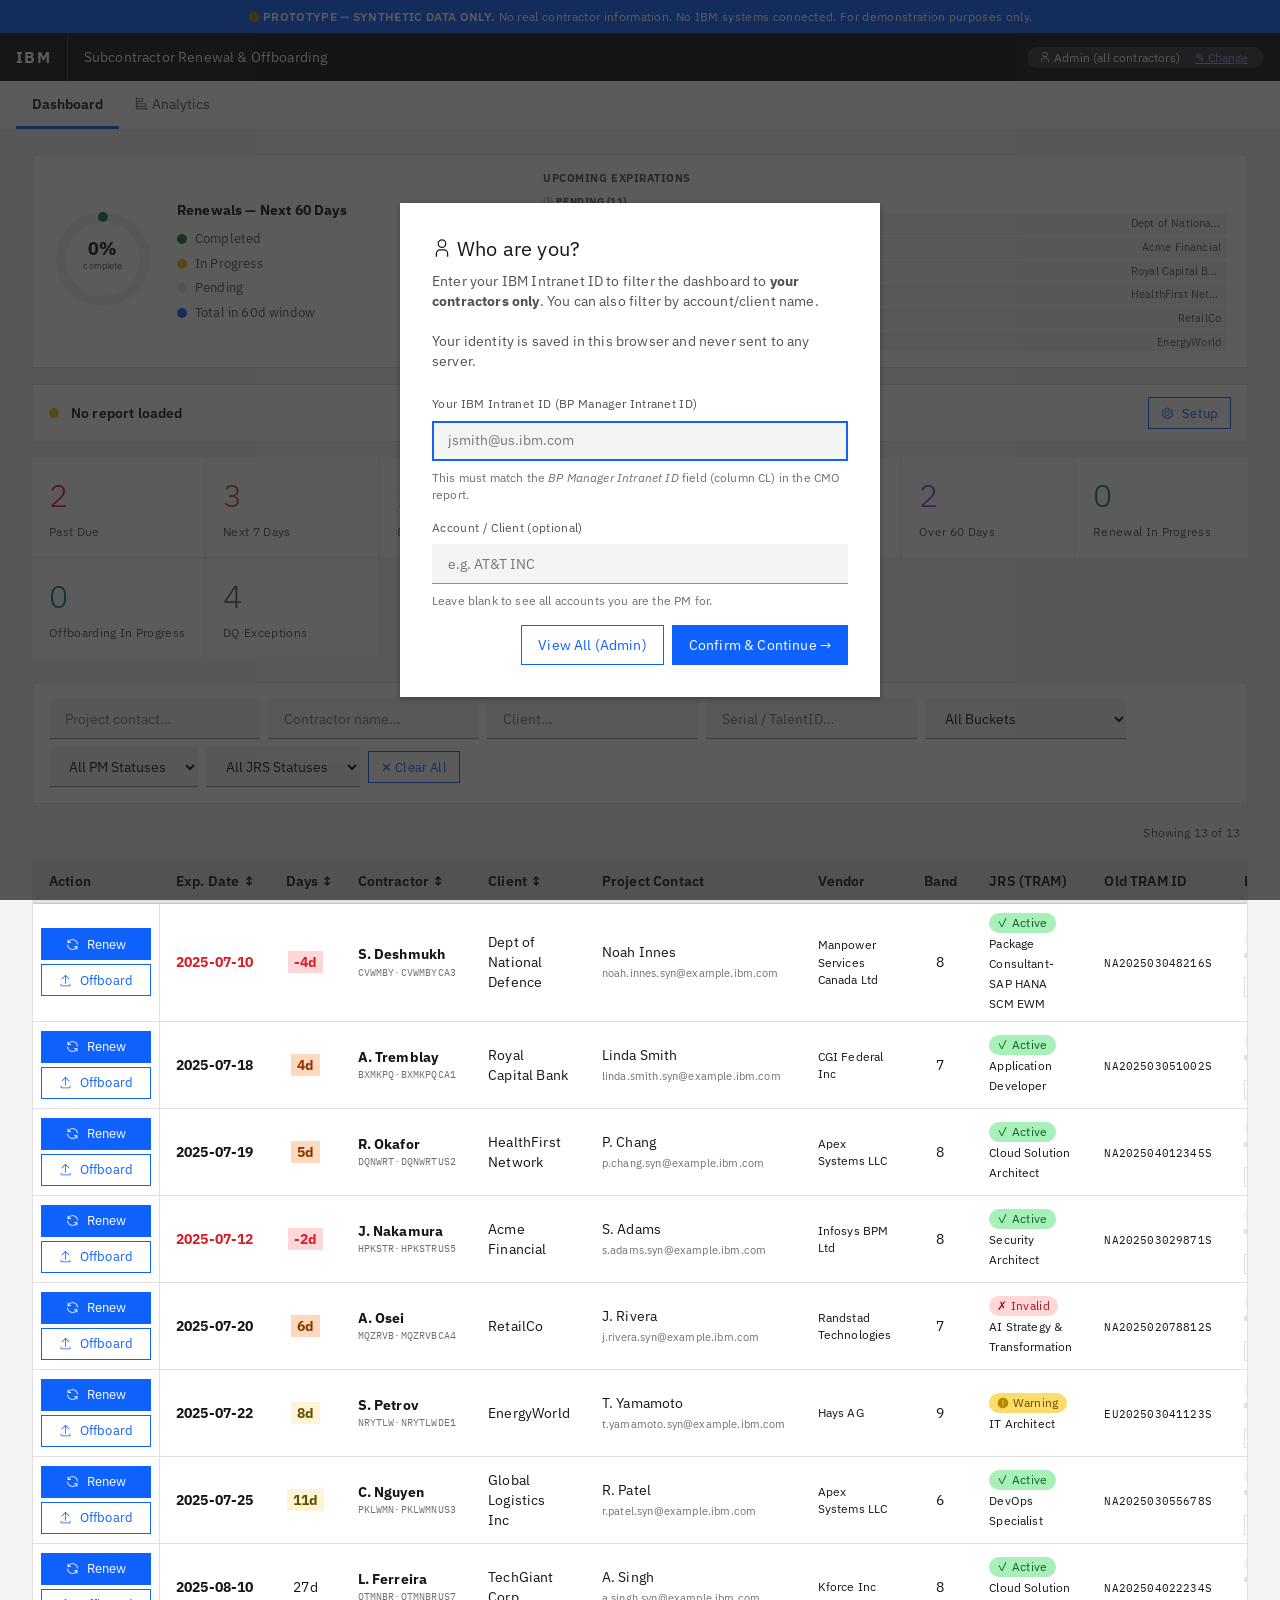
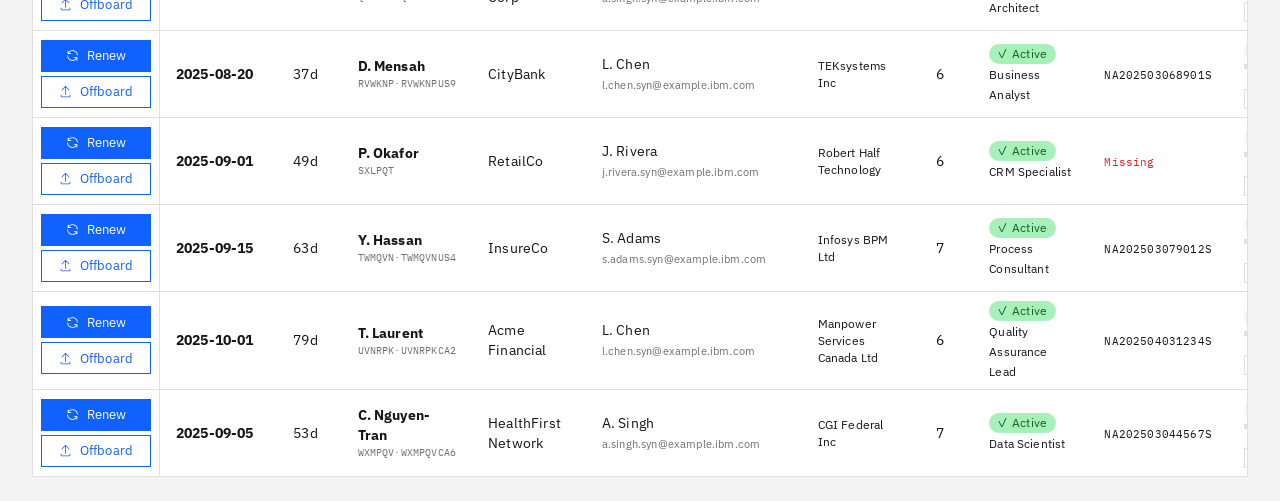
==== commit 98de8b07: "feat: IBM Carbon UI restyle; fix boot order so JRS batch runs; hide null email" ====
--- a/app.html
+++ b/app.html
@@ -4,201 +4,159 @@
 <meta charset="UTF-8">
 <meta name="viewport" content="width=device-width, initial-scale=1.0">
 <title>TRAM Subcontractor Renewal & Offboarding — Prototype</title>
+<link rel="preconnect" href="https://fonts.googleapis.com">
+<link href="https://fonts.googleapis.com/css2?family=IBM+Plex+Mono:wght@400;600&family=IBM+Plex+Sans:wght@300;400;600;700&display=swap" rel="stylesheet">
 <style>
+  /* IBM Carbon Design System (g10 theme) — IBM Plex, 0-radius, 2px focus ring, 8px grid */
   *{box-sizing:border-box;margin:0;padding:0}
-  body{font-family:-apple-system,"Segoe UI",system-ui,sans-serif;font-size:14px;line-height:1.5;background:#f3f4f6;color:#1f2937}
-  .banner{background:#1d4ed8;color:#fff;text-align:center;padding:6px 12px;font-size:12px;letter-spacing:.04em}
-  .banner b{color:#fde68a}
-  header{background:#fff;border-bottom:1px solid #e5e7eb;padding:12px 24px;display:flex;align-items:center;gap:16px}
-  header .logo{font-weight:700;font-size:16px;color:#1d4ed8;letter-spacing:-.5px}
-  header .title{font-size:14px;color:#374151;font-weight:600}
-  header .role-badge{margin-left:auto;background:#dbeafe;color:#1e40af;border-radius:4px;padding:3px 10px;font-size:12px;font-weight:600}
-  nav{background:#fff;border-bottom:1px solid #e5e7eb;padding:0 24px;display:flex;gap:0}
-  nav button{padding:10px 18px;border:none;background:none;cursor:pointer;font-size:13px;color:#6b7280;border-bottom:3px solid transparent;font-weight:500;transition:.15s}
-  nav button.active{color:#1d4ed8;border-bottom-color:#1d4ed8;font-weight:700}
-  nav button:hover:not(.active){color:#374151}
-  .main{max-width:100%;margin:0;padding:16px 24px}
-  /* Cards */
-  .cards{display:grid;grid-template-columns:repeat(auto-fill,minmax(160px,1fr));gap:12px;margin-bottom:20px}
-  .card{background:#fff;border:1px solid #e5e7eb;border-radius:8px;padding:16px;text-align:center;cursor:pointer;transition:.15s}
-  .card:hover{border-color:#6366f1;box-shadow:0 2px 8px rgba(99,102,241,.15)}
-  .card.active-filter{border-color:#1d4ed8;background:#eff6ff}
-  .card .num{font-size:28px;font-weight:700;line-height:1}
-  .card .lbl{font-size:11px;color:#6b7280;margin-top:4px;text-transform:uppercase;letter-spacing:.04em}
-  .card.red .num{color:#dc2626}
-  .card.orange .num{color:#ea580c}
-  .card.yellow .num{color:#d97706}
-  .card.blue .num{color:#2563eb}
-  .card.green .num{color:#16a34a}
-  .card.purple .num{color:#7c3aed}
-  .card.teal .num{color:#0d9488}
-  .card.gray .num{color:#6b7280}
-  /* Staleness */
-  .freshness-bar{background:#fff;border:1px solid #e5e7eb;border-radius:8px;padding:12px 16px;margin-bottom:16px;display:flex;align-items:center;gap:12px;font-size:13px}
+  body{font-family:"IBM Plex Sans","Helvetica Neue",Arial,sans-serif;font-size:14px;line-height:1.43;letter-spacing:.16px;background:#f4f4f4;color:#161616;-webkit-font-smoothing:antialiased}
+  :focus-visible{outline:2px solid #0f62fe;outline-offset:-2px}
+  code,.email-preview{font-family:"IBM Plex Mono",Menlo,Consolas,monospace}
+  .banner{background:#0f62fe;color:#fff;text-align:center;padding:8px 16px;font-size:12px;letter-spacing:.32px}
+  .banner b{color:#fff;font-weight:600}
+  header{background:#161616;color:#fff;height:48px;padding:0 16px;display:flex;align-items:center;gap:16px}
+  header .logo{font-weight:700;font-size:16px;color:#fff;letter-spacing:.08em;padding-right:16px;border-right:1px solid #393939;line-height:48px}
+  header .title{font-size:14px;color:#f4f4f4;font-weight:400}
+  header .role-badge{margin-left:auto;background:#393939;color:#f4f4f4;border-radius:16px;padding:2px 12px;font-size:12px}
+  nav{background:#fff;border-bottom:1px solid #e0e0e0;padding:0 16px;display:flex}
+  nav button{height:48px;padding:0 16px;border:none;background:none;cursor:pointer;font-family:inherit;font-size:14px;color:#525252;border-bottom:3px solid transparent;font-weight:400;transition:background .11s}
+  nav button.active{color:#161616;border-bottom-color:#0f62fe;font-weight:600}
+  nav button:hover:not(.active){background:#e8e8e8;color:#161616}
+  .main{max-width:100%;margin:0;padding:24px 32px}
+  /* Tiles / bucket cards */
+  .cards{display:grid;grid-template-columns:repeat(auto-fill,minmax(160px,1fr));gap:2px;margin-bottom:24px}
+  .card{background:#fff;border:1px solid transparent;border-radius:0;padding:16px;text-align:left;cursor:pointer;transition:background .11s}
+  .card:hover{background:#e8e8e8}
+  .card.active-filter{outline:2px solid #0f62fe;outline-offset:-2px;background:#edf5ff}
+  .card .num{font-size:32px;font-weight:300;line-height:1.25}
+  .card .lbl{font-size:12px;color:#525252;margin-top:8px;letter-spacing:.32px}
+  .card.red .num{color:#da1e28}.card.orange .num{color:#ba4e00}.card.yellow .num{color:#8e6a00}.card.blue .num{color:#0f62fe}
+  .card.green .num{color:#198038}.card.purple .num{color:#8a3ffc}.card.teal .num{color:#007d79}.card.gray .num{color:#525252}
+  .freshness-bar{background:#fff;border:1px solid #e0e0e0;border-radius:0;padding:12px 16px;margin-bottom:16px;display:flex;align-items:center;gap:12px;font-size:14px}
   .freshness-bar .dot{width:10px;height:10px;border-radius:50%;flex-shrink:0}
-  .dot-ok{background:#16a34a}
-  .dot-warn{background:#d97706}
-  .dot-stale{background:#dc2626}
-  .freshness-bar span{color:#6b7280}
-  .freshness-bar b{color:#1f2937}
-  /* Filters */
-  .filters{background:#fff;border:1px solid #e5e7eb;border-radius:8px;padding:14px 16px;margin-bottom:16px}
+  .dot-ok{background:#24a148}.dot-warn{background:#f1c21b}.dot-stale{background:#da1e28}
+  .freshness-bar span{color:#525252}.freshness-bar b{color:#161616;font-weight:600}
+  .filters{background:#fff;border:1px solid #e0e0e0;border-radius:0;padding:16px;margin-bottom:16px}
   .filters-row{display:flex;flex-wrap:wrap;gap:8px;align-items:center}
-  .filters-row input,.filters-row select{border:1px solid #d1d5db;border-radius:6px;padding:6px 10px;font-size:13px;color:#374151;background:#fff;outline:none;min-width:140px}
-  .filters-row input:focus,.filters-row select:focus{border-color:#6366f1}
-  .btn{display:inline-flex;align-items:center;gap:6px;padding:7px 14px;border-radius:6px;border:none;cursor:pointer;font-size:13px;font-weight:600;transition:.15s}
-  .btn-primary{background:#1d4ed8;color:#fff}
-  .btn-primary:hover{background:#1e40af}
-  .btn-secondary{background:#f3f4f6;color:#374151;border:1px solid #d1d5db}
-  .btn-secondary:hover{background:#e5e7eb}
-  .btn-danger{background:#dc2626;color:#fff}
-  .btn-danger:hover{background:#b91c1c}
-  .btn-warn{background:#d97706;color:#fff}
-  .btn-warn:hover{background:#b45309}
-  .btn-green{background:#16a34a;color:#fff}
-  .btn-green:hover{background:#15803d}
-  .btn-sm{padding:4px 10px;font-size:12px}
-  /* Table */
+  .filters-row input,.filters-row select,.combo-wrap input,.form-group input,.form-group select,.form-group textarea,.id-modal input{background:#f4f4f4;border:none;border-bottom:1px solid #8d8d8d;border-radius:0;font-family:inherit;color:#161616;outline:none}
+  .filters-row input,.filters-row select{min-height:40px;padding:0 16px;font-size:14px;min-width:140px}
+  .filters-row input:focus,.filters-row select:focus,.combo-wrap input:focus,.form-group input:focus,.form-group select:focus,.form-group textarea:focus,.id-modal input:focus{outline:2px solid #0f62fe;outline-offset:-2px}
+  .btn{display:inline-flex;align-items:center;gap:8px;min-height:40px;padding:0 16px;border:1px solid transparent;border-radius:0;cursor:pointer;font-family:inherit;font-size:14px;font-weight:400;letter-spacing:.16px;transition:background .11s,color .11s}
+  .btn-primary{background:#0f62fe;color:#fff}.btn-primary:hover{background:#0353e9}.btn-primary:active{background:#002d9c}
+  .btn-secondary{background:transparent;color:#0f62fe;border-color:#0f62fe}.btn-secondary:hover{background:#0353e9;color:#fff}.btn-secondary:active{background:#002d9c;color:#fff}
+  .btn-danger{background:#da1e28;color:#fff}.btn-danger:hover{background:#ba1b23}
+  .btn-warn{background:#ff832b;color:#161616}.btn-warn:hover{background:#eb6200}
+  .btn-green{background:#198038;color:#fff}.btn-green:hover{background:#0e6027}
+  .btn-sm{min-height:32px;padding:0 12px;font-size:13px}
+  .btn:disabled,.btn[disabled]{background:#c6c6c6;color:#8d8d8d;border-color:transparent;cursor:not-allowed}
+  /* Data table */
   .table-outer{position:relative}
-  /* Top scrollbar mirror */
-  .table-scroll-top{overflow-x:auto;overflow-y:hidden;height:12px;border-radius:4px 4px 0 0}
+  .table-scroll-top{overflow-x:auto;overflow-y:hidden;height:12px}
   .table-scroll-top-inner{height:1px}
-  .table-wrap{background:#fff;border:1px solid #e5e7eb;border-radius:0 0 8px 8px;overflow-x:auto;overflow-y:visible}
-  table{width:100%;border-collapse:collapse;font-size:13px;min-width:1200px}
-  /* Sticky header — stays visible while scrolling down */
-  thead th{position:sticky;top:0;z-index:2;background:#f9fafb;padding:10px 12px;text-align:left;font-weight:600;color:#374151;border-bottom:2px solid #e5e7eb;white-space:nowrap;cursor:pointer;user-select:none}
-  thead th:hover{background:#f3f4f6}
-  /* Action column — sticky to left edge */
-  th.col-action,td.col-action{position:sticky;left:0;z-index:1;background:#fff;min-width:120px;max-width:140px;border-right:2px solid #e5e7eb}
-  thead th.col-action{z-index:3;background:#f9fafb}
-  /* Date / days columns — fixed width so they never squeeze */
+  .table-wrap{background:#fff;border:1px solid #e0e0e0;border-radius:0;overflow-x:auto;overflow-y:visible}
+  table{width:100%;border-collapse:collapse;font-size:14px;min-width:1200px}
+  thead th{position:sticky;top:0;z-index:2;background:#e0e0e0;padding:12px 16px;text-align:left;font-weight:600;color:#161616;border-bottom:1px solid #c6c6c6;white-space:nowrap;cursor:pointer;user-select:none}
+  thead th:hover{background:#cacaca}
+  th.col-action,td.col-action{position:sticky;left:0;z-index:1;background:#fff;min-width:120px;max-width:140px;border-right:1px solid #e0e0e0}
+  thead th.col-action{z-index:3;background:#e0e0e0}
   th.col-date,td.col-date{min-width:100px;max-width:110px;white-space:nowrap}
   th.col-days,td.col-days{min-width:64px;max-width:72px;white-space:nowrap;text-align:center}
-  td{padding:9px 12px;border-bottom:1px solid #f3f4f6;vertical-align:middle}
+  td{padding:8px 16px;border-bottom:1px solid #e0e0e0;vertical-align:middle}
   tr:last-child td{border-bottom:none}
-  tr:hover td{background:#f9fafb}
-  tr:hover td.col-action{background:#f0f4ff}
-  .badge{display:inline-block;padding:2px 8px;border-radius:12px;font-size:11px;font-weight:600}
-  .badge-red{background:#fee2e2;color:#b91c1c}
-  .badge-orange{background:#ffedd5;color:#c2410c}
-  .badge-yellow{background:#fef3c7;color:#92400e}
-  .badge-green{background:#dcfce7;color:#15803d}
-  .badge-blue{background:#dbeafe;color:#1e40af}
-  .badge-purple{background:#ede9fe;color:#6d28d9}
-  .badge-gray{background:#f3f4f6;color:#6b7280}
-  .badge-warn{background:#fef9c3;color:#713f12}
-  /* Detail Panel */
-  .overlay{display:none;position:fixed;inset:0;background:rgba(0,0,0,.45);z-index:100;align-items:flex-start;justify-content:flex-end}
+  tr:hover td{background:#e8e8e8}
+  tr:hover td.col-action{background:#e8e8e8}
+  /* Tags */
+  .badge{display:inline-block;padding:2px 8px;border-radius:16px;font-size:12px;font-weight:400;line-height:1.33;letter-spacing:.32px}
+  .badge-red{background:#ffd7d9;color:#a2191f}.badge-orange{background:#ffd9be;color:#8a3800}.badge-yellow{background:#fddc69;color:#684e00}
+  .badge-green{background:#a7f0ba;color:#0e6027}.badge-blue{background:#d0e2ff;color:#0043ce}.badge-purple{background:#e8daff;color:#6929c4}
+  .badge-gray{background:#e0e0e0;color:#161616}.badge-warn{background:#fddc69;color:#684e00}
+  /* Side panel + modal */
+  .overlay{display:none;position:fixed;inset:0;background:rgba(22,22,22,.5);z-index:100;align-items:flex-start;justify-content:flex-end}
   .overlay.open{display:flex}
-  .panel{background:#fff;width:680px;max-width:98vw;height:100vh;overflow-y:auto;padding:0;box-shadow:-4px 0 24px rgba(0,0,0,.18);display:flex;flex-direction:column}
-  .panel-header{padding:18px 20px;border-bottom:1px solid #e5e7eb;display:flex;align-items:center;gap:12px;position:sticky;top:0;background:#fff;z-index:1}
-  .panel-header h2{font-size:16px;font-weight:700;flex:1}
-  .panel-body{padding:20px;flex:1}
-  .section-title{font-size:12px;font-weight:700;text-transform:uppercase;letter-spacing:.06em;color:#6b7280;margin:18px 0 8px}
-  .info-grid{display:grid;grid-template-columns:1fr 1fr;gap:8px 16px}
-  .info-item label{display:block;font-size:11px;color:#9ca3af;text-transform:uppercase;letter-spacing:.04em;margin-bottom:2px}
-  .info-item span{font-size:13px;color:#1f2937;font-weight:500}
-  .dq-warn{background:#fffbeb;border:1px solid #fcd34d;border-radius:6px;padding:8px 12px;font-size:12px;color:#92400e;margin-bottom:8px}
-  /* Modal */
-  .modal-overlay{display:none;position:fixed;inset:0;background:rgba(0,0,0,.5);z-index:200;align-items:center;justify-content:center}
+  .panel{background:#fff;width:680px;max-width:98vw;height:100vh;overflow-y:auto;padding:0;box-shadow:0 2px 6px rgba(0,0,0,.3);display:flex;flex-direction:column}
+  .panel-header,.modal-header{padding:16px 24px;border-bottom:1px solid #e0e0e0;display:flex;align-items:center;gap:12px;position:sticky;top:0;background:#fff;z-index:1}
+  .panel-header h2,.modal-header h2{font-size:20px;font-weight:400;flex:1;line-height:1.4}
+  .panel-body{padding:24px;flex:1}
+  .section-title{font-size:12px;font-weight:600;text-transform:uppercase;letter-spacing:.32px;color:#525252;margin:24px 0 8px}
+  .info-grid{display:grid;grid-template-columns:1fr 1fr;gap:8px 24px}
+  .info-item label{display:block;font-size:12px;color:#6f6f6f;letter-spacing:.32px;margin-bottom:2px}
+  .info-item span{font-size:14px;color:#161616}
+  .dq-warn{background:#fcf4d6;border-left:3px solid #f1c21b;border-radius:0;padding:12px 16px;font-size:14px;color:#161616;margin-bottom:8px}
+  .modal-overlay{display:none;position:fixed;inset:0;background:rgba(22,22,22,.5);z-index:200;align-items:center;justify-content:center}
   .modal-overlay.open{display:flex}
-  .modal{background:#fff;border-radius:10px;width:760px;max-width:96vw;max-height:92vh;overflow-y:auto;box-shadow:0 8px 40px rgba(0,0,0,.22)}
-  /* Smart combo filter */
+  .modal{background:#fff;border-radius:0;width:760px;max-width:96vw;max-height:92vh;overflow-y:auto;box-shadow:0 2px 6px rgba(0,0,0,.3)}
+  .modal-body{padding:24px}
+  .modal-footer{padding:16px 24px;border-top:1px solid #e0e0e0;display:flex;gap:8px;justify-content:flex-end;position:sticky;bottom:0;background:#fff}
+  /* Combo filter */
   .combo-wrap{position:relative;display:inline-block}
-  .combo-wrap input{border:1px solid #d1d5db;border-radius:6px;padding:6px 10px;font-size:13px;color:#374151;background:#fff;outline:none;min-width:150px;width:100%}
-  .combo-wrap input:focus{border-color:#6366f1}
-  .combo-list{position:absolute;top:calc(100% + 2px);left:0;min-width:100%;max-height:220px;overflow-y:auto;background:#fff;border:1px solid #e5e7eb;border-radius:6px;box-shadow:0 4px 12px rgba(0,0,0,.1);z-index:9999;display:none}
+  .combo-wrap input{min-height:40px;padding:0 16px;font-size:14px;min-width:150px;width:100%}
+  .combo-list{position:absolute;top:100%;left:0;min-width:100%;max-height:220px;overflow-y:auto;background:#fff;border:1px solid #e0e0e0;border-radius:0;box-shadow:0 2px 6px rgba(0,0,0,.3);z-index:9999;display:none}
   .combo-list.open{display:block}
-  .combo-item{padding:7px 12px;font-size:13px;color:#374151;cursor:pointer;white-space:nowrap;overflow:hidden;text-overflow:ellipsis}
-  .combo-item:hover,.combo-item.hi{background:#eff6ff;color:#1d4ed8}
-  /* Renewal stepper */
+  .combo-item{padding:12px 16px;font-size:14px;color:#161616;cursor:pointer;white-space:nowrap;overflow:hidden;text-overflow:ellipsis}
+  .combo-item:hover,.combo-item.hi{background:#e8e8e8}
+  /* Progress indicator (renewal stepper) */
   .rnw-stepper{display:flex;align-items:center;gap:0;margin-bottom:24px;padding:0 4px}
   .rnw-step{display:flex;align-items:center;gap:8px;flex:1;position:relative}
-  .rnw-step:not(:last-child)::after{content:'';position:absolute;right:0;top:50%;width:calc(100% - 124px);height:2px;background:#e5e7eb;transform:translateY(-50%);left:124px}
-  .rnw-step.done::after{background:#16a34a}
-  .rnw-step.active::after{background:#e5e7eb}
-  .rnw-circle{width:32px;height:32px;border-radius:50%;display:flex;align-items:center;justify-content:center;font-weight:700;font-size:13px;flex-shrink:0;border:2px solid #e5e7eb;background:#fff;color:#9ca3af;z-index:1}
-  .rnw-step.active .rnw-circle{border-color:#1d4ed8;background:#1d4ed8;color:#fff}
-  .rnw-step.done .rnw-circle{border-color:#16a34a;background:#16a34a;color:#fff}
-  .rnw-label{font-size:12px;font-weight:600;color:#9ca3af;white-space:nowrap}
-  .rnw-step.active .rnw-label{color:#1d4ed8}
-  .rnw-step.done .rnw-label{color:#16a34a}
-  .modal-header{padding:18px 20px;border-bottom:1px solid #e5e7eb;display:flex;align-items:center;gap:12px;position:sticky;top:0;background:#fff;z-index:1}
-  .modal-header h2{font-size:16px;font-weight:700;flex:1}
-  .modal-body{padding:20px}
-  .modal-footer{padding:14px 20px;border-top:1px solid #e5e7eb;display:flex;gap:10px;justify-content:flex-end;position:sticky;bottom:0;background:#fff}
-  /* Form */
-  .form-group{margin-bottom:14px}
-  .form-group label{display:block;font-size:12px;font-weight:600;color:#374151;margin-bottom:4px}
-  .form-group input,.form-group select,.form-group textarea{width:100%;border:1px solid #d1d5db;border-radius:6px;padding:7px 10px;font-size:13px;color:#374151;outline:none}
-  .form-group input:focus,.form-group select:focus,.form-group textarea:focus{border-color:#6366f1}
-  .form-grid{display:grid;grid-template-columns:1fr 1fr;gap:12px}
-  .attest-box{border:1px solid #d1d5db;border-radius:8px;padding:14px;margin-bottom:12px;background:#f9fafb}
-  .attest-box label{display:flex;gap:10px;cursor:pointer;font-size:13px;color:#374151;line-height:1.5}
-  .attest-box input[type=checkbox]{width:16px;height:16px;margin-top:2px;flex-shrink:0;accent-color:#1d4ed8}
-  .attest-box.checked{border-color:#16a34a;background:#f0fdf4}
-  /* JRS Validation */
-  .jrs-result{border-radius:8px;padding:12px 14px;margin-bottom:12px;font-size:13px}
-  .jrs-active{background:#dcfce7;border:1px solid #86efac;color:#15803d}
-  .jrs-warn{background:#fef3c7;border:1px solid #fcd34d;color:#92400e}
-  .jrs-error{background:#fee2e2;border:1px solid #fca5a5;color:#b91c1c}
-  .jrs-blocked{background:#ede9fe;border:1px solid #c4b5fd;color:#6d28d9}
-  /* TRAM Reconciliation */
-  .recon-table{width:100%;border-collapse:collapse;font-size:13px;margin-bottom:12px}
-  .recon-table th{background:#f9fafb;padding:8px 10px;text-align:left;font-size:11px;font-weight:700;text-transform:uppercase;letter-spacing:.04em;color:#6b7280;border-bottom:2px solid #e5e7eb}
-  .recon-table td{padding:8px 10px;border-bottom:1px solid #f3f4f6;vertical-align:middle}
-  .recon-match{color:#16a34a;font-weight:600}
-  .recon-mismatch{color:#dc2626;font-weight:600}
-  /* Timeline */
+  .rnw-step:not(:last-child)::after{content:'';position:absolute;right:0;top:50%;width:calc(100% - 124px);height:1px;background:#8d8d8d;transform:translateY(-50%);left:124px}
+  .rnw-step.done::after{background:#0f62fe}
+  .rnw-circle{width:24px;height:24px;border-radius:50%;display:flex;align-items:center;justify-content:center;font-weight:600;font-size:12px;flex-shrink:0;border:2px solid #8d8d8d;background:#fff;color:#525252;z-index:1}
+  .rnw-step.active .rnw-circle{border-color:#0f62fe;background:#0f62fe;color:#fff}
+  .rnw-step.done .rnw-circle{border-color:#0f62fe;background:#fff;color:#0f62fe}
+  .rnw-label{font-size:14px;color:#525252;white-space:nowrap}
+  .rnw-step.active .rnw-label{color:#161616;font-weight:600}
+  .rnw-step.done .rnw-label{color:#161616}
+  /* Forms */
+  .form-group{margin-bottom:16px}
+  .form-group label,.id-modal label{display:block;font-size:12px;color:#525252;letter-spacing:.32px;margin-bottom:8px}
+  .form-group input,.form-group select,.form-group textarea{width:100%;min-height:40px;padding:0 16px;font-size:14px}
+  .form-group textarea{padding:11px 16px}
+  .form-grid{display:grid;grid-template-columns:1fr 1fr;gap:16px}
+  .attest-box{border:1px solid #e0e0e0;border-radius:0;padding:16px;margin-bottom:8px;background:#f4f4f4}
+  .attest-box label{display:flex;gap:12px;cursor:pointer;font-size:14px;color:#161616;line-height:1.43}
+  .attest-box input[type=checkbox]{width:16px;height:16px;margin-top:2px;flex-shrink:0;accent-color:#0f62fe}
+  .attest-box.checked{border-color:#24a148;background:#defbe6}
+  /* Inline notifications */
+  .jrs-result{border-radius:0;padding:12px 16px;margin-bottom:8px;font-size:14px;border-left:3px solid;color:#161616}
+  .jrs-active{background:#defbe6;border-color:#24a148}.jrs-warn{background:#fcf4d6;border-color:#f1c21b}
+  .jrs-error{background:#fff1f1;border-color:#da1e28}.jrs-blocked{background:#f6f2ff;border-color:#8a3ffc}
+  .recon-table{width:100%;border-collapse:collapse;font-size:14px;margin-bottom:12px;min-width:0}
+  .recon-table th{background:#e0e0e0;padding:8px 16px;text-align:left;font-size:12px;font-weight:600;color:#161616;border-bottom:1px solid #c6c6c6}
+  .recon-table td{padding:8px 16px;border-bottom:1px solid #e0e0e0;vertical-align:middle}
+  .recon-match{color:#198038;font-weight:600}.recon-mismatch{color:#da1e28;font-weight:600}
   .timeline{list-style:none}
-  .timeline li{display:flex;gap:12px;margin-bottom:14px}
-  .tl-dot{width:10px;height:10px;border-radius:50%;background:#6366f1;margin-top:5px;flex-shrink:0}
-  .tl-dot.green{background:#16a34a}
-  .tl-dot.orange{background:#ea580c}
-  .tl-dot.red{background:#dc2626}
-  .tl-dot.blue{background:#2563eb}
-  .tl-content .tl-time{font-size:11px;color:#9ca3af}
-  .tl-content .tl-action{font-size:13px;font-weight:600;color:#1f2937}
-  .tl-content .tl-detail{font-size:12px;color:#6b7280}
-  /* Progress Steps */
-  .steps{display:flex;gap:0;margin-bottom:20px;background:#f9fafb;border:1px solid #e5e7eb;border-radius:8px;overflow:hidden}
-  .step{flex:1;padding:10px 8px;text-align:center;font-size:12px;font-weight:600;color:#9ca3af;border-right:1px solid #e5e7eb;position:relative}
+  .timeline li{display:flex;gap:12px;margin-bottom:16px}
+  .tl-dot{width:10px;height:10px;border-radius:50%;background:#0f62fe;margin-top:5px;flex-shrink:0}
+  .tl-dot.green{background:#24a148}.tl-dot.orange{background:#ff832b}.tl-dot.red{background:#da1e28}.tl-dot.blue{background:#0f62fe}
+  .tl-content .tl-time{font-size:12px;color:#6f6f6f}.tl-content .tl-action{font-size:14px;font-weight:600;color:#161616}.tl-content .tl-detail{font-size:12px;color:#525252}
+  .steps{display:flex;gap:0;margin-bottom:24px;background:#f4f4f4;border:1px solid #e0e0e0;border-radius:0;overflow:hidden}
+  .step{flex:1;padding:12px 8px;text-align:center;font-size:12px;color:#525252;border-right:1px solid #e0e0e0}
   .step:last-child{border-right:none}
-  .step.done{background:#dcfce7;color:#15803d}
-  .step.active{background:#dbeafe;color:#1e40af}
-  .step.blocked{background:#fee2e2;color:#b91c1c}
-  /* DQ Page */
-  .dq-card{background:#fff;border:1px solid #e5e7eb;border-radius:8px;padding:16px;margin-bottom:12px}
-  .dq-card h3{font-size:14px;font-weight:700;margin-bottom:8px;display:flex;align-items:center;gap:8px}
-  .dq-card p{font-size:13px;color:#6b7280;margin-bottom:8px}
-  .tag{display:inline-block;padding:2px 8px;border-radius:4px;font-size:11px;font-weight:700;text-transform:uppercase;letter-spacing:.04em;margin-right:4px}
-  .tag-error{background:#fee2e2;color:#b91c1c}
-  .tag-warn{background:#fef3c7;color:#92400e}
-  .tag-info{background:#dbeafe;color:#1e40af}
-  hr.divider{border:none;border-top:1px solid #e5e7eb;margin:16px 0}
-  .confirm-row{background:#f0fdf4;border:1px solid #86efac;border-radius:8px;padding:12px 14px;margin-bottom:8px;font-size:13px}
-  .confirm-row b{color:#15803d}
-  .email-preview{background:#f9fafb;border:1px solid #e5e7eb;border-radius:8px;padding:14px;font-size:13px;font-family:monospace;white-space:pre-wrap;line-height:1.6}
-  .field-changed{background:#fef9c3}
-  .status-dot{display:inline-block;width:8px;height:8px;border-radius:50%;margin-right:5px}
-  .sd-green{background:#16a34a}
-  .sd-red{background:#dc2626}
-  .sd-yellow{background:#d97706}
-  .sd-blue{background:#2563eb}
-  /* Identity / Who-are-you modal */
+  .step.done{background:#defbe6;color:#0e6027}.step.active{background:#edf5ff;color:#0043ce}.step.blocked{background:#fff1f1;color:#a2191f}
+  .dq-card{background:#fff;border:1px solid #e0e0e0;border-radius:0;padding:16px;margin-bottom:8px}
+  .dq-card h3{font-size:16px;font-weight:400;margin-bottom:8px;display:flex;align-items:center;gap:8px}
+  .dq-card p{font-size:14px;color:#525252;margin-bottom:8px}
+  .tag{display:inline-block;padding:2px 8px;border-radius:16px;font-size:12px;letter-spacing:.32px;margin-right:4px}
+  .tag-error{background:#ffd7d9;color:#a2191f}.tag-warn{background:#fddc69;color:#684e00}.tag-info{background:#d0e2ff;color:#0043ce}
+  hr.divider{border:none;border-top:1px solid #e0e0e0;margin:16px 0}
+  .confirm-row{background:#defbe6;border-left:3px solid #24a148;border-radius:0;padding:12px 16px;margin-bottom:8px;font-size:14px}
+  .confirm-row b{color:#0e6027;font-weight:600}
+  .email-preview{background:#f4f4f4;border:1px solid #e0e0e0;border-radius:0;padding:16px;font-size:13px;white-space:pre-wrap;line-height:1.6}
+  .field-changed{background:#fcf4d6}
+  .status-dot{display:inline-block;width:8px;height:8px;border-radius:50%;margin-right:8px}
+  .sd-green{background:#24a148}.sd-red{background:#da1e28}.sd-yellow{background:#f1c21b}.sd-blue{background:#0f62fe}
+  /* Identity modal */
   @keyframes spin{from{transform:rotate(0deg)}to{transform:rotate(360deg)}}
-  .id-modal-overlay{display:none;position:fixed;inset:0;background:rgba(0,0,0,.55);z-index:500;align-items:center;justify-content:center;pointer-events:none}
+  .id-modal-overlay{display:none;position:fixed;inset:0;background:rgba(22,22,22,.7);z-index:500;align-items:center;justify-content:center;pointer-events:none}
   .id-modal-overlay.open{display:flex;pointer-events:all}
-  .id-modal{background:#fff;border-radius:12px;width:480px;max-width:96vw;padding:32px 28px;box-shadow:0 8px 48px rgba(0,0,0,.28)}
-  .id-modal h2{font-size:18px;font-weight:700;margin-bottom:6px;color:#1f2937}
-  .id-modal p{font-size:13px;color:#6b7280;margin-bottom:20px;line-height:1.5}
-  .id-modal label{display:block;font-size:12px;font-weight:600;color:#374151;margin-bottom:4px}
-  .id-modal input{width:100%;border:1px solid #d1d5db;border-radius:6px;padding:9px 12px;font-size:14px;outline:none;margin-bottom:14px}
-  .id-modal input:focus{border-color:#1d4ed8}
-  .id-modal .id-hint{font-size:11px;color:#9ca3af;margin-top:-10px;margin-bottom:14px}
-  .id-modal .id-actions{display:flex;gap:10px;justify-content:flex-end;margin-top:6px}
-  .id-active-badge{background:#dbeafe;color:#1d4ed8;border-radius:4px;padding:2px 8px;font-size:11px;font-weight:600;margin-left:6px;vertical-align:middle;cursor:pointer;border:none}
-  .id-active-badge:hover{background:#bfdbfe}
+  .id-modal{background:#fff;border-radius:0;width:480px;max-width:96vw;padding:32px;box-shadow:0 2px 6px rgba(0,0,0,.3)}
+  .id-modal h2{font-size:20px;font-weight:400;margin-bottom:8px;color:#161616}
+  .id-modal p{font-size:14px;color:#525252;margin-bottom:24px;line-height:1.43}
+  .id-modal input{width:100%;min-height:40px;padding:0 16px;font-size:14px;margin-bottom:16px}
+  .id-modal .id-hint{font-size:12px;color:#6f6f6f;margin-top:-8px;margin-bottom:16px}
+  .id-modal .id-actions{display:flex;gap:8px;justify-content:flex-end;margin-top:8px}
+  .id-active-badge{background:transparent;color:#78a9ff;border:none;padding:0 4px;font-size:12px;margin-left:8px;cursor:pointer;font-family:inherit;text-decoration:underline}
+  .id-active-badge:hover{color:#a6c8ff}
+  .cds-ic{width:1em;height:1em;vertical-align:-.125em;flex-shrink:0}
 </style>
 </head>
 <body>
@@ -208,23 +166,23 @@
 ═══════════════════════════════════════════ -->
 <div class="id-modal-overlay" id="identityModal">
   <div class="id-modal">
-    <h2>👤 Who are you?</h2>
+    <h2><svg class="cds-ic" viewBox="0 0 32 32" fill="currentColor" aria-hidden="true"><path d="M16 4a5 5 0 11-5 5 5 5 0 015-5m0-2a7 7 0 107 7A7 7 0 0016 2zM26 30H24V25a5 5 0 00-5-5H13a5 5 0 00-5 5v5H6V25a7 7 0 017-7h6a7 7 0 017 7z"/></svg> Who are you?</h2>
     <p>Enter your IBM Intranet ID to filter the dashboard to <b>your contractors only</b>. You can also filter by account/client name.<br><br>Your identity is saved in this browser and never sent to any server.</p>
     <label>Your IBM Intranet ID (BP Manager Intranet ID)</label>
     <input id="id-intranetId" type="email" placeholder="jsmith@us.ibm.com" autocomplete="email"
            oninput="clearIdentityError()" onkeydown="if(event.key==='Enter') saveIdentity()">
-    <div id="id-intranetId-error" style="display:none;color:#dc2626;font-size:12px;font-weight:600;margin-top:-10px;margin-bottom:10px"></div>
+    <div id="id-intranetId-error" style="display:none;color:#da1e28;font-size:12px;font-weight:600;margin-top:-10px;margin-bottom:10px"></div>
     <div class="id-hint">This must match the <em>BP Manager Intranet ID</em> field (column CL) in the CMO report.</div>
     <label>Account / Client (optional)</label>
     <input id="id-client" type="text" placeholder="e.g. AT&T INC">
     <div class="id-hint">Leave blank to see all accounts you are the PM for.</div>
     <!-- Admin PIN gate — hidden until "View All" is clicked -->
-    <div id="adminPinSection" style="display:none;margin-top:12px;padding:12px;background:#f7f8fa;border:1px solid #e5e7eb;border-radius:6px">
-      <label style="font-size:13px;font-weight:600;color:#374151">Admin PIN</label>
+    <div id="adminPinSection" style="display:none;margin-top:12px;padding:12px;background:#f4f4f4;border:1px solid #e0e0e0;border-radius:0">
+      <label style="font-size:13px;font-weight:600;color:#161616">Admin PIN</label>
       <input id="adminPinInput" type="password" placeholder="Enter admin PIN"
-             style="width:100%;padding:8px 10px;border:1px solid #d1d5db;border-radius:4px;font-size:14px;margin-top:4px;box-sizing:border-box"
+             style="width:100%;padding:8px 10px;border:1px solid #c6c6c6;border-radius:0;font-size:14px;margin-top:4px;box-sizing:border-box"
              onkeydown="if(event.key==='Enter') confirmAdminPin()">
-      <div id="adminPinError" style="color:#dc2626;font-size:12px;margin-top:4px;display:none">Incorrect PIN. Try again.</div>
+      <div id="adminPinError" style="color:#da1e28;font-size:12px;margin-top:4px;display:none">Incorrect PIN. Try again.</div>
       <div style="display:flex;gap:8px;margin-top:8px">
         <button class="btn btn-secondary" style="flex:1" onclick="hideAdminPin()">Cancel</button>
         <button class="btn btn-primary" style="flex:1" onclick="confirmAdminPin()">Confirm</button>
@@ -237,17 +195,17 @@
   </div>
 </div>
 
-<div class="banner" id="appBanner">⚠ <b>PROTOTYPE — SYNTHETIC DATA ONLY.</b> No real contractor information. No IBM systems connected. For demonstration purposes only.</div>
+<div class="banner" id="appBanner"><svg class="cds-ic" viewBox="0 0 32 32" fill="#b28600" aria-hidden="true"><path d="M16,2C8.3,2,2,8.3,2,16s6.3,14,14,14s14-6.3,14-14C30,8.3,23.7,2,16,2z M14.9,8h2.2v11h-2.2V8z M16,25 c-0.8,0-1.5-0.7-1.5-1.5S15.2,22,16,22c0.8,0,1.5,0.7,1.5,1.5S16.8,25,16,25z"/></svg> <b>PROTOTYPE — SYNTHETIC DATA ONLY.</b> No real contractor information. No IBM systems connected. For demonstration purposes only.</div>
 
 <header>
   <div class="logo">IBM</div>
   <div class="title">Subcontractor Renewal &amp; Offboarding</div>
-  <div class="role-badge" id="headerBadge">👤 —</div>
+  <div class="role-badge" id="headerBadge"><svg class="cds-ic" viewBox="0 0 32 32" fill="currentColor" aria-hidden="true"><path d="M16 4a5 5 0 11-5 5 5 5 0 015-5m0-2a7 7 0 107 7A7 7 0 0016 2zM26 30H24V25a5 5 0 00-5-5H13a5 5 0 00-5 5v5H6V25a7 7 0 017-7h6a7 7 0 017 7z"/></svg> —</div>
 </header>
 
 <nav>
   <button class="active" onclick="showTab('dashboard',this)">Dashboard</button>
-  <button onclick="showTab('analytics',this)">📊 Analytics</button>
+  <button onclick="showTab('analytics',this)"><svg class="cds-ic" viewBox="0 0 32 32" fill="currentColor" aria-hidden="true"><path d="M4,2H2V28a2,2,0,0,0,2,2H30V28H4V25H26V17H4V13H18V5H4ZM24,19v4H4V19ZM16,7v4H4V7Z"/></svg> Analytics</button>
 </nav>
 
 <div class="main">
@@ -258,24 +216,24 @@
 <div id="tab-dashboard">
 
   <!-- ── 60-Day Renewal Progress Ring ── -->
-  <div id="renewalProgressWidget" style="background:#fff;border:1px solid #e5e7eb;border-radius:10px;padding:16px 20px;margin-bottom:16px;display:flex;gap:24px;align-items:center;flex-wrap:wrap">
+  <div id="renewalProgressWidget" style="background:#fff;border:1px solid #e0e0e0;border-radius:0;padding:16px 20px;margin-bottom:16px;display:flex;gap:24px;align-items:center;flex-wrap:wrap">
     <div style="position:relative;flex-shrink:0">
       <svg width="100" height="100" viewBox="0 0 100 100">
-        <circle cx="50" cy="50" r="42" fill="none" stroke="#f3f4f6" stroke-width="10"/>
-        <circle id="rpRingDone" cx="50" cy="50" r="42" fill="none" stroke="#16a34a" stroke-width="10"
+        <circle cx="50" cy="50" r="42" fill="none" stroke="#f4f4f4" stroke-width="10"/>
+        <circle id="rpRingDone" cx="50" cy="50" r="42" fill="none" stroke="#198038" stroke-width="10"
                 stroke-linecap="round" stroke-dasharray="0 264" transform="rotate(-90 50 50)" style="transition:stroke-dasharray .5s ease"/>
-        <circle id="rpRingIP" cx="50" cy="50" r="42" fill="none" stroke="#f59e0b" stroke-width="10"
+        <circle id="rpRingIP" cx="50" cy="50" r="42" fill="none" stroke="#f1c21b" stroke-width="10"
                 stroke-linecap="round" stroke-dasharray="0 264" transform="rotate(-90 50 50)" style="transition:stroke-dasharray .5s ease;display:none"/>
-        <text id="rpPct" x="50" y="46" text-anchor="middle" font-size="18" font-weight="700" fill="#1f2328">0%</text>
-        <text x="50" y="60" text-anchor="middle" font-size="9" fill="#6b7280">complete</text>
+        <text id="rpPct" x="50" y="46" text-anchor="middle" font-size="18" font-weight="700" fill="#161616">0%</text>
+        <text x="50" y="60" text-anchor="middle" font-size="9" fill="#525252">complete</text>
       </svg>
     </div>
     <div style="flex:1;min-width:200px">
-      <div style="font-weight:700;font-size:14px;margin-bottom:10px;color:#1f2328">Renewals — Next 60 Days</div>
+      <div style="font-weight:700;font-size:14px;margin-bottom:10px;color:#161616">Renewals — Next 60 Days</div>
       <div style="display:flex;flex-direction:column;gap:6px" id="rpLegend"></div>
     </div>
     <div style="flex:2;min-width:260px;max-height:180px;overflow-y:auto">
-      <div style="font-size:11px;font-weight:700;text-transform:uppercase;letter-spacing:.05em;color:#6b7280;margin-bottom:8px">Upcoming expirations</div>
+      <div style="font-size:11px;font-weight:700;text-transform:uppercase;letter-spacing:.05em;color:#525252;margin-bottom:8px">Upcoming expirations</div>
       <div id="rpTimeline"></div>
     </div>
   </div>
@@ -286,9 +244,9 @@
       <b id="freshnessFile">No report loaded</b>
       <span id="freshnessDate" style="margin-left:12px"></span>
       <span id="freshnessIngested" style="margin-left:12px"></span>
-      <span id="freshnessStale" style="margin-left:12px;color:#d97706;font-weight:600"></span>
-    </div>
-    <button class="btn btn-secondary btn-sm" style="margin-left:auto" id="setupBtn" onclick="openSetupPanel()">⚙ Setup</button>
+      <span id="freshnessStale" style="margin-left:12px;color:#b28600;font-weight:600"></span>
+    </div>
+    <button class="btn btn-secondary btn-sm" style="margin-left:auto" id="setupBtn" onclick="openSetupPanel()"><svg class="cds-ic" viewBox="0 0 32 32" fill="currentColor" aria-hidden="true"><path d="M27,16.76c0-.25,0-.5,0-.76s0-.51,0-.77l1.92-1.68A2,2,0,0,0,29.3,11L26.94,7a2,2,0,0,0-1.73-1,2,2,0,0,0-.64.1l-2.43.82a11.35,11.35,0,0,0-1.31-.75l-.51-2.52a2,2,0,0,0-2-1.61H13.64a2,2,0,0,0-2,1.61l-.51,2.52a11.48,11.48,0,0,0-1.32.75L7.43,6.06A2,2,0,0,0,6.79,6,2,2,0,0,0,5.06,7L2.7,11a2,2,0,0,0,.41,2.51L5,15.24c0,.25,0,.5,0,.76s0,.51,0,.77L3.11,18.45A2,2,0,0,0,2.7,21L5.06,25a2,2,0,0,0,1.73,1,2,2,0,0,0,.64-.1l2.43-.82a11.35,11.35,0,0,0,1.31.75l.51,2.52a2,2,0,0,0,2,1.61h4.72a2,2,0,0,0,2-1.61l.51-2.52a11.48,11.48,0,0,0,1.32-.75l2.42.82a2,2,0,0,0,.64.1,2,2,0,0,0,1.73-1L29.3,21a2,2,0,0,0-.41-2.51ZM25.21,24l-3.43-1.16a8.86,8.86,0,0,1-2.71,1.57L18.36,28H13.64l-.71-3.55a9.36,9.36,0,0,1-2.7-1.57L6.79,24,4.43,20l2.72-2.4a8.9,8.9,0,0,1,0-3.13L4.43,12,6.79,8l3.43,1.16a8.86,8.86,0,0,1,2.71-1.57L13.64,4h4.72l.71,3.55a9.36,9.36,0,0,1,2.7,1.57L25.21,8,27.57,12l-2.72,2.4a8.9,8.9,0,0,1,0,3.13L27.57,20Z M16,22a6,6,0,1,1,6-6A5.94,5.94,0,0,1,16,22Zm0-10a3.91,3.91,0,0,0-4,4,3.91,3.91,0,0,0,4,4,3.91,3.91,0,0,0,4-4A3.91,3.91,0,0,0,16,12Z"/></svg> Setup</button>
   </div>
 
   <div class="cards" id="bucketCards">
@@ -381,7 +339,7 @@
     </div>
   </div>
 
-  <div style="font-size:12px;color:#6b7280;text-align:right;padding:4px 8px" id="tableRowCount"></div>
+  <div style="font-size:12px;color:#525252;text-align:right;padding:4px 8px" id="tableRowCount"></div>
   <div class="table-outer">
     <div class="table-scroll-top" id="tableScrollTop">
       <div class="table-scroll-top-inner" id="tableScrollTopInner"></div>
@@ -421,18 +379,18 @@
     <!-- Filters -->
     <div style="display:flex;gap:12px;flex-wrap:wrap;align-items:center;margin-bottom:24px">
       <div>
-        <label style="font-size:12px;color:#6b7280;display:block;margin-bottom:4px">Market / Sector (col GM)</label>
-        <select id="an-sector" onchange="renderAnalytics()" style="padding:6px 10px;border:1px solid #d1d5db;border-radius:6px;font-size:13px;min-width:160px">
+        <label style="font-size:12px;color:#525252;display:block;margin-bottom:4px">Market / Sector (col GM)</label>
+        <select id="an-sector" onchange="renderAnalytics()" style="padding:6px 10px;border:1px solid #c6c6c6;border-radius:0;font-size:13px;min-width:160px">
           <option value="">All Sectors</option>
         </select>
       </div>
       <div>
-        <label style="font-size:12px;color:#6b7280;display:block;margin-bottom:4px">Client</label>
-        <select id="an-client" onchange="renderAnalytics()" style="padding:6px 10px;border:1px solid #d1d5db;border-radius:6px;font-size:13px;min-width:200px">
+        <label style="font-size:12px;color:#525252;display:block;margin-bottom:4px">Client</label>
+        <select id="an-client" onchange="renderAnalytics()" style="padding:6px 10px;border:1px solid #c6c6c6;border-radius:0;font-size:13px;min-width:200px">
           <option value="">All Clients</option>
         </select>
       </div>
-      <div style="margin-left:auto;font-size:12px;color:#6b7280" id="an-scope"></div>
+      <div style="margin-left:auto;font-size:12px;color:#525252" id="an-scope"></div>
     </div>
 
     <!-- Summary cards row -->
@@ -441,33 +399,33 @@
     <!-- Charts grid -->
     <div style="display:grid;grid-template-columns:1fr 1fr;gap:24px;margin-bottom:24px">
       <!-- Expiry bucket bar chart -->
-      <div style="background:#fff;border:1px solid #e5e7eb;border-radius:10px;padding:20px">
-        <div style="font-weight:600;font-size:14px;margin-bottom:16px;color:#1f2328">Contractors by Expiry Bucket</div>
+      <div style="background:#fff;border:1px solid #e0e0e0;border-radius:16px;padding:20px">
+        <div style="font-weight:600;font-size:14px;margin-bottom:16px;color:#161616">Contractors by Expiry Bucket</div>
         <div id="an-chart-bucket"></div>
       </div>
       <!-- Sector donut -->
-      <div style="background:#fff;border:1px solid #e5e7eb;border-radius:10px;padding:20px">
-        <div style="font-weight:600;font-size:14px;margin-bottom:16px;color:#1f2328">Distribution by Sector</div>
+      <div style="background:#fff;border:1px solid #e0e0e0;border-radius:16px;padding:20px">
+        <div style="font-weight:600;font-size:14px;margin-bottom:16px;color:#161616">Distribution by Sector</div>
         <div id="an-chart-sector"></div>
       </div>
     </div>
 
     <!-- Top clients bar + Top vendors bar -->
     <div style="display:grid;grid-template-columns:1fr 1fr;gap:24px;margin-bottom:24px">
-      <div style="background:#fff;border:1px solid #e5e7eb;border-radius:10px;padding:20px">
-        <div style="font-weight:600;font-size:14px;margin-bottom:16px;color:#1f2328">Top 10 Clients</div>
+      <div style="background:#fff;border:1px solid #e0e0e0;border-radius:16px;padding:20px">
+        <div style="font-weight:600;font-size:14px;margin-bottom:16px;color:#161616">Top 10 Clients</div>
         <div id="an-chart-clients"></div>
       </div>
-      <div style="background:#fff;border:1px solid #e5e7eb;border-radius:10px;padding:20px">
-        <div style="font-weight:600;font-size:14px;margin-bottom:16px;color:#1f2328">Top 10 Vendors</div>
+      <div style="background:#fff;border:1px solid #e0e0e0;border-radius:16px;padding:20px">
+        <div style="font-weight:600;font-size:14px;margin-bottom:16px;color:#161616">Top 10 Vendors</div>
         <div id="an-chart-vendors"></div>
       </div>
     </div>
 
     <!-- Expiry timeline -->
-    <div style="background:#fff;border:1px solid #e5e7eb;border-radius:10px;padding:20px;margin-bottom:24px">
-      <div style="font-weight:600;font-size:14px;margin-bottom:4px;color:#1f2328">Expiry Timeline — Contractors expiring per month</div>
-      <div style="font-size:12px;color:#6b7280;margin-bottom:16px">Each bar = number of contractors whose contract ends in that month</div>
+    <div style="background:#fff;border:1px solid #e0e0e0;border-radius:16px;padding:20px;margin-bottom:24px">
+      <div style="font-weight:600;font-size:14px;margin-bottom:4px;color:#161616">Expiry Timeline — Contractors expiring per month</div>
+      <div style="font-size:12px;color:#525252;margin-bottom:16px">Each bar = number of contractors whose contract ends in that month</div>
       <div id="an-chart-timeline"></div>
     </div>
 
@@ -483,37 +441,37 @@
 <div class="overlay" id="setupOverlay" onclick="closeSetupPanel(event)">
   <div class="panel" id="setupPanel">
     <div class="panel-header">
-      <h2 id="setupPanelTitle">⚙ Setup</h2>
+      <h2 id="setupPanelTitle"><svg class="cds-ic" viewBox="0 0 32 32" fill="currentColor" aria-hidden="true"><path d="M27,16.76c0-.25,0-.5,0-.76s0-.51,0-.77l1.92-1.68A2,2,0,0,0,29.3,11L26.94,7a2,2,0,0,0-1.73-1,2,2,0,0,0-.64.1l-2.43.82a11.35,11.35,0,0,0-1.31-.75l-.51-2.52a2,2,0,0,0-2-1.61H13.64a2,2,0,0,0-2,1.61l-.51,2.52a11.48,11.48,0,0,0-1.32.75L7.43,6.06A2,2,0,0,0,6.79,6,2,2,0,0,0,5.06,7L2.7,11a2,2,0,0,0,.41,2.51L5,15.24c0,.25,0,.5,0,.76s0,.51,0,.77L3.11,18.45A2,2,0,0,0,2.7,21L5.06,25a2,2,0,0,0,1.73,1,2,2,0,0,0,.64-.1l2.43-.82a11.35,11.35,0,0,0,1.31.75l.51,2.52a2,2,0,0,0,2,1.61h4.72a2,2,0,0,0,2-1.61l.51-2.52a11.48,11.48,0,0,0,1.32-.75l2.42.82a2,2,0,0,0,.64.1,2,2,0,0,0,1.73-1L29.3,21a2,2,0,0,0-.41-2.51ZM25.21,24l-3.43-1.16a8.86,8.86,0,0,1-2.71,1.57L18.36,28H13.64l-.71-3.55a9.36,9.36,0,0,1-2.7-1.57L6.79,24,4.43,20l2.72-2.4a8.9,8.9,0,0,1,0-3.13L4.43,12,6.79,8l3.43,1.16a8.86,8.86,0,0,1,2.71-1.57L13.64,4h4.72l.71,3.55a9.36,9.36,0,0,1,2.7,1.57L25.21,8,27.57,12l-2.72,2.4a8.9,8.9,0,0,1,0,3.13L27.57,20Z M16,22a6,6,0,1,1,6-6A5.94,5.94,0,0,1,16,22Zm0-10a3.91,3.91,0,0,0-4,4,3.91,3.91,0,0,0,4,4,3.91,3.91,0,0,0,4-4A3.91,3.91,0,0,0,16,12Z"/></svg> Setup</h2>
       <button class="btn btn-secondary btn-sm" onclick="closeSetupPanel()">✕ Close</button>
     </div>
     <div class="panel-body">
 
       <!-- Status-only view for non-admins -->
       <div id="setupStatusOnly">
-        <p style="font-size:13px;color:#6b7280;margin-bottom:16px">
+        <p style="font-size:13px;color:#525252;margin-bottom:16px">
           Files are loaded and managed by the app admin. Data is shared across all users — no action needed.
         </p>
         <div id="statusReport" style="font-size:13px;margin-bottom:8px"></div>
         <div id="statusTaxonomy" style="font-size:13px;margin-bottom:8px"></div>
         <div id="statusTemplate" style="font-size:13px;margin-bottom:8px"></div>
         <div id="setupSummary" style="margin-top:12px"></div>
-        <hr style="border:none;border-top:1px solid #e5e7eb;margin:16px 0">
-        <button id="setupAdminBtn" class="btn btn-secondary btn-sm" onclick="setupEnterAdminMode()">🔒 Admin: Upload / Replace Files</button>
+        <hr style="border:none;border-top:1px solid #e0e0e0;margin:16px 0">
+        <button id="setupAdminBtn" class="btn btn-secondary btn-sm" onclick="setupEnterAdminMode()"><svg class="cds-ic" viewBox="0 0 32 32" fill="currentColor" aria-hidden="true"><path d="M24,14H22V8A6,6,0,0,0,10,8v6H8a2,2,0,0,0-2,2V28a2,2,0,0,0,2,2H24a2,2,0,0,0,2-2V16A2,2,0,0,0,24,14ZM12,8a4,4,0,0,1,8,0v6H12ZM24,28H8V16H24Z"/></svg> Admin: Upload / Replace Files</button>
       </div>
 
       <!-- Admin upload controls — hidden until PIN verified -->
       <div id="setupAdminControls" style="display:none">
 
-        <p style="font-size:13px;color:#6b7280;margin-bottom:20px">
+        <p style="font-size:13px;color:#525252;margin-bottom:20px">
           Upload your three files once. They are <b>saved to disk on the server</b> and auto-reload on every restart — no re-upload needed.
         </p>
 
         <input type="hidden" id="uploadPin">
 
         <!-- Report -->
-        <div style="border:1px solid #e5e7eb;border-radius:8px;padding:16px;margin-bottom:14px;background:#fafafa">
-          <div style="font-weight:700;margin-bottom:4px">1. Contractor Report <span style="color:#dc2626">*</span></div>
-          <div style="font-size:12px;color:#6b7280;margin-bottom:10px">
+        <div style="border:1px solid #e0e0e0;border-radius:0;padding:16px;margin-bottom:14px;background:#f4f4f4">
+          <div style="font-weight:700;margin-bottom:4px">1. Contractor Report <span style="color:#da1e28">*</span></div>
+          <div style="font-size:12px;color:#525252;margin-bottom:10px">
             The <code>.xlsb</code> or <code>.xlsx</code> CMO report.<br>
             Filename: <code>Contractor Management Outlook report IBM Consulting NA 09.07.xlsb</code>
           </div>
@@ -525,9 +483,9 @@
         </div>
 
         <!-- Taxonomy -->
-        <div style="border:1px solid #e5e7eb;border-radius:8px;padding:16px;margin-bottom:14px;background:#fafafa">
-          <div style="font-weight:700;margin-bottom:4px">2. JRS Taxonomy <span style="color:#dc2626">*</span></div>
-          <div style="font-size:12px;color:#6b7280;margin-bottom:10px">
+        <div style="border:1px solid #e0e0e0;border-radius:0;padding:16px;margin-bottom:14px;background:#f4f4f4">
+          <div style="font-weight:700;margin-bottom:4px">2. JRS Taxonomy <span style="color:#da1e28">*</span></div>
+          <div style="font-size:12px;color:#525252;margin-bottom:10px">
             The M389 taxonomy <code>.xlsx</code> file (IBM Consulting Taxonomy Shortlist).
           </div>
           <div style="display:flex;align-items:center;gap:10px">
@@ -538,9 +496,9 @@
         </div>
 
         <!-- Template -->
-        <div style="border:1px solid #e5e7eb;border-radius:8px;padding:16px;margin-bottom:14px;background:#fafafa">
-          <div style="font-weight:700;margin-bottom:4px">3. Excel Renewal Template <span style="color:#dc2626">*</span></div>
-          <div style="font-size:12px;color:#6b7280;margin-bottom:10px">
+        <div style="border:1px solid #e0e0e0;border-radius:0;padding:16px;margin-bottom:14px;background:#f4f4f4">
+          <div style="font-weight:700;margin-bottom:4px">3. Excel Renewal Template <span style="color:#da1e28">*</span></div>
+          <div style="font-size:12px;color:#525252;margin-bottom:10px">
             The <code>Request Form Template_Contractor Team.xlsm</code> file.
           </div>
           <div style="display:flex;align-items:center;gap:10px">
@@ -634,9 +592,9 @@
       const rEl = document.getElementById('statusReport');
       const tEl = document.getElementById('statusTaxonomy');
       const tmEl= document.getElementById('statusTemplate');
-      if (rEl)  rEl.innerHTML  = st.report   ? `<span style="color:#16a34a">✅ CMO loaded: <b>${st.report.filename}</b> — ${st.report.accepted} contractors · ${st.report.report_date}${st.report.persisted?' · 💾 persisted':''}</span>` : `<span style="color:#6b7280">⚪ CMO report: not loaded</span>`;
-      if (tEl)  tEl.innerHTML  = st.taxonomy ? `<span style="color:#16a34a">✅ JRS Taxonomy loaded${st.taxonomy.persisted?' · 💾 persisted':''}</span>` : `<span style="color:#6b7280">⚪ JRS Taxonomy: not loaded</span>`;
-      if (tmEl) tmEl.innerHTML = st.template ? `<span style="color:#16a34a">✅ Template loaded: <b>${st.template.filename||'template'}</b> · ${(st.template.size/1024).toFixed(0)} KB${st.template.persisted?' · 💾 persisted':''}</span>` : `<span style="color:#6b7280">⚪ Renewal template: not loaded</span>`;
+      if (rEl)  rEl.innerHTML  = st.report   ? `<span style="color:#198038"><svg class="cds-ic" viewBox="0 0 32 32" fill="#198038" aria-hidden="true"><path d="M16,2A14,14,0,1,0,30,16,14,14,0,0,0,16,2ZM14,21.5908l-5-5L10.5906,15,14,18.4092,21.41,11l1.5957,1.5859Z"/></svg> CMO loaded: <b>${st.report.filename}</b> — ${st.report.accepted} contractors · ${st.report.report_date}${st.report.persisted?' ·  persisted':''}</span>` : `<span style="color:#525252"><svg class="cds-ic" viewBox="0 0 32 32" fill="currentColor" aria-hidden="true"><path d="M7.7 4.7a14.7 14.7 0 00-3 3.1L6.3 9A13.26 13.26 0 018.9 6.3zM4.6 12.3l-1.9-.6A12.51 12.51 0 002 16H4A11.48 11.48 0 014.6 12.3zM2.7 20.4a14.4 14.4 0 002 3.9l1.6-1.2a12.89 12.89 0 01-1.7-3.3zM7.8 27.3a14.4 14.4 0 003.9 2l.6-1.9A12.89 12.89 0 019 25.7zM11.7 2.7l.6 1.9A11.48 11.48 0 0116 4V2A12.51 12.51 0 0011.7 2.7zM24.2 27.3a15.18 15.18 0 003.1-3.1L25.7 23A11.53 11.53 0 0123 25.7zM27.4 19.7l1.9.6A15.47 15.47 0 0030 16H28A11.48 11.48 0 0127.4 19.7zM29.2 11.6a14.4 14.4 0 00-2-3.9L25.6 8.9a12.89 12.89 0 011.7 3.3zM24.1 4.6a14.4 14.4 0 00-3.9-2l-.6 1.9a12.89 12.89 0 013.3 1.7zM20.3 29.3l-.6-1.9A11.48 11.48 0 0116 28v2A21.42 21.42 0 0020.3 29.3z"/></svg> CMO report: not loaded</span>`;
+      if (tEl)  tEl.innerHTML  = st.taxonomy ? `<span style="color:#198038"><svg class="cds-ic" viewBox="0 0 32 32" fill="#198038" aria-hidden="true"><path d="M16,2A14,14,0,1,0,30,16,14,14,0,0,0,16,2ZM14,21.5908l-5-5L10.5906,15,14,18.4092,21.41,11l1.5957,1.5859Z"/></svg> JRS Taxonomy loaded${st.taxonomy.persisted?' ·  persisted':''}</span>` : `<span style="color:#525252"><svg class="cds-ic" viewBox="0 0 32 32" fill="currentColor" aria-hidden="true"><path d="M7.7 4.7a14.7 14.7 0 00-3 3.1L6.3 9A13.26 13.26 0 018.9 6.3zM4.6 12.3l-1.9-.6A12.51 12.51 0 002 16H4A11.48 11.48 0 014.6 12.3zM2.7 20.4a14.4 14.4 0 002 3.9l1.6-1.2a12.89 12.89 0 01-1.7-3.3zM7.8 27.3a14.4 14.4 0 003.9 2l.6-1.9A12.89 12.89 0 019 25.7zM11.7 2.7l.6 1.9A11.48 11.48 0 0116 4V2A12.51 12.51 0 0011.7 2.7zM24.2 27.3a15.18 15.18 0 003.1-3.1L25.7 23A11.53 11.53 0 0123 25.7zM27.4 19.7l1.9.6A15.47 15.47 0 0030 16H28A11.48 11.48 0 0127.4 19.7zM29.2 11.6a14.4 14.4 0 00-2-3.9L25.6 8.9a12.89 12.89 0 011.7 3.3zM24.1 4.6a14.4 14.4 0 00-3.9-2l-.6 1.9a12.89 12.89 0 013.3 1.7zM20.3 29.3l-.6-1.9A11.48 11.48 0 0116 28v2A21.42 21.42 0 0020.3 29.3z"/></svg> JRS Taxonomy: not loaded</span>`;
+      if (tmEl) tmEl.innerHTML = st.template ? `<span style="color:#198038"><svg class="cds-ic" viewBox="0 0 32 32" fill="#198038" aria-hidden="true"><path d="M16,2A14,14,0,1,0,30,16,14,14,0,0,0,16,2ZM14,21.5908l-5-5L10.5906,15,14,18.4092,21.41,11l1.5957,1.5859Z"/></svg> Template loaded: <b>${st.template.filename||'template'}</b> · ${(st.template.size/1024).toFixed(0)} KB${st.template.persisted?' ·  persisted':''}</span>` : `<span style="color:#525252"><svg class="cds-ic" viewBox="0 0 32 32" fill="currentColor" aria-hidden="true"><path d="M7.7 4.7a14.7 14.7 0 00-3 3.1L6.3 9A13.26 13.26 0 018.9 6.3zM4.6 12.3l-1.9-.6A12.51 12.51 0 002 16H4A11.48 11.48 0 014.6 12.3zM2.7 20.4a14.4 14.4 0 002 3.9l1.6-1.2a12.89 12.89 0 01-1.7-3.3zM7.8 27.3a14.4 14.4 0 003.9 2l.6-1.9A12.89 12.89 0 019 25.7zM11.7 2.7l.6 1.9A11.48 11.48 0 0116 4V2A12.51 12.51 0 0011.7 2.7zM24.2 27.3a15.18 15.18 0 003.1-3.1L25.7 23A11.53 11.53 0 0123 25.7zM27.4 19.7l1.9.6A15.47 15.47 0 0030 16H28A11.48 11.48 0 0127.4 19.7zM29.2 11.6a14.4 14.4 0 00-2-3.9L25.6 8.9a12.89 12.89 0 011.7 3.3zM24.1 4.6a14.4 14.4 0 00-3.9-2l-.6 1.9a12.89 12.89 0 013.3 1.7zM20.3 29.3l-.6-1.9A11.48 11.48 0 0116 28v2A21.42 21.42 0 0020.3 29.3z"/></svg> Renewal template: not loaded</span>`;
     } catch(_) {}
   }
 
@@ -647,7 +605,7 @@
 function _showSetupMode(isAdmin) {
   document.getElementById('setupStatusOnly').style.display     = isAdmin ? 'none' : 'block';
   document.getElementById('setupAdminControls').style.display  = isAdmin ? 'block' : 'none';
-  document.getElementById('setupPanelTitle').textContent       = isAdmin ? '⚙ Setup — Upload Files (Admin)' : '⚙ Setup — Status';
+  document.getElementById('setupPanelTitle').textContent       = isAdmin ? 'Setup — Upload Files (Admin)' : 'Setup — Status';
   // Show/hide the "Admin Upload" button in the status-only view
   const adminBtn = document.getElementById('setupAdminBtn');
   if (adminBtn) adminBtn.style.display = isAdmin ? 'none' : 'inline-block';
@@ -683,12 +641,12 @@
   const statusEl  = document.getElementById('status' + capType + 'Admin')
                  || document.getElementById('status' + capType);
   if (!fileInput || !fileInput.files || !fileInput.files[0]) {
-    if (statusEl) statusEl.innerHTML = `<span style="color:#dc2626">Please select a file first.</span>`;
+    if (statusEl) statusEl.innerHTML = `<span style="color:#da1e28">Please select a file first.</span>`;
     return;
   }
   const file = fileInput.files[0];
   const pin  = (document.getElementById('uploadPin') || {}).value || '';
-  if (statusEl) statusEl.innerHTML = `<span style="color:#6b7280">⏳ Uploading ${file.name}…</span>`;
+  if (statusEl) statusEl.innerHTML = `<span style="color:#525252"><svg class="cds-ic" viewBox="0 0 32 32" fill="currentColor" aria-hidden="true"><path d="M16,30A14,14,0,1,1,30,16,14,14,0,0,1,16,30ZM16,4A12,12,0,1,0,28,16,12,12,0,0,0,16,4Z M20.59 22L15 16.41 15 7 17 7 17 15.58 22 20.59 20.59 22z"/></svg> Uploading ${file.name}…</span>`;
 
   try {
     const form = new FormData();
@@ -701,16 +659,16 @@
     }
     const data = await res.json();
     if (type === 'report') {
-      const ledgerNote = data.ledger_applied ? ` · 📋 ${data.ledger_applied} ledger overrides applied` : '';
-      if (statusEl) statusEl.innerHTML = `<span style="color:#16a34a">✅ ${data.filename} — ${data.accepted} contractors, ${data.dq} DQ${ledgerNote}</span>`;
+      const ledgerNote = data.ledger_applied ? ` · <svg class="cds-ic" viewBox="0 0 32 32" fill="currentColor" aria-hidden="true"><path d="M25.7,9.3l-7-7C18.5,2.1,18.3,2,18,2H8C6.9,2,6,2.9,6,4v24c0,1.1,0.9,2,2,2h16c1.1,0,2-0.9,2-2V10C26,9.7,25.9,9.5,25.7,9.3 z M18,4.4l5.6,5.6H18V4.4z M24,28H8V4h8v6c0,1.1,0.9,2,2,2h6V28z M10 22H22V24H10z M10 16H22V18H10z"/></svg> ${data.ledger_applied} ledger overrides applied` : '';
+      if (statusEl) statusEl.innerHTML = `<span style="color:#198038"><svg class="cds-ic" viewBox="0 0 32 32" fill="#198038" aria-hidden="true"><path d="M16,2A14,14,0,1,0,30,16,14,14,0,0,0,16,2ZM14,21.5908l-5-5L10.5906,15,14,18.4092,21.41,11l1.5957,1.5859Z"/></svg> ${data.filename} — ${data.accepted} contractors, ${data.dq} DQ${ledgerNote}</span>`;
       await loadData();
     } else if (type === 'taxonomy') {
-      if (statusEl) statusEl.innerHTML = `<span style="color:#16a34a">✅ Taxonomy loaded successfully</span>`;
+      if (statusEl) statusEl.innerHTML = `<span style="color:#198038"><svg class="cds-ic" viewBox="0 0 32 32" fill="#198038" aria-hidden="true"><path d="M16,2A14,14,0,1,0,30,16,14,14,0,0,0,16,2ZM14,21.5908l-5-5L10.5906,15,14,18.4092,21.41,11l1.5957,1.5859Z"/></svg> Taxonomy loaded successfully</span>`;
     } else {
-      if (statusEl) statusEl.innerHTML = `<span style="color:#16a34a">✅ ${data.filename} — template ready (${(data.size/1024).toFixed(0)} KB)</span>`;
+      if (statusEl) statusEl.innerHTML = `<span style="color:#198038"><svg class="cds-ic" viewBox="0 0 32 32" fill="#198038" aria-hidden="true"><path d="M16,2A14,14,0,1,0,30,16,14,14,0,0,0,16,2ZM14,21.5908l-5-5L10.5906,15,14,18.4092,21.41,11l1.5957,1.5859Z"/></svg> ${data.filename} — template ready (${(data.size/1024).toFixed(0)} KB)</span>`;
     }
   } catch(e) {
-    if (statusEl) statusEl.innerHTML = `<span style="color:#dc2626">❌ ${e.message}</span>`;
+    if (statusEl) statusEl.innerHTML = `<span style="color:#da1e28"><svg class="cds-ic" viewBox="0 0 32 32" fill="#da1e28" aria-hidden="true"><path d="M16,2A13.914,13.914,0,0,0,2,16,13.914,13.914,0,0,0,16,30,13.914,13.914,0,0,0,30,16,13.914,13.914,0,0,0,16,2Zm5.4449,21L9,10.5557,10.5557,9,23,21.4448Z"/></svg> ${e.message}</span>`;
   }
 }
 
@@ -810,12 +768,12 @@
   const badge = document.getElementById('headerBadge');
   if (!badge) return;
   if (!_identity || _identity.viewAll) {
-    badge.innerHTML = '👤 Admin (all contractors) <button class="id-active-badge" onclick="openIdentityModal()" title="Change identity">✎ Change</button>';
+    badge.innerHTML = '<svg class="cds-ic" viewBox="0 0 32 32" fill="currentColor" aria-hidden="true"><path d="M16 4a5 5 0 11-5 5 5 5 0 015-5m0-2a7 7 0 107 7A7 7 0 0016 2zM26 30H24V25a5 5 0 00-5-5H13a5 5 0 00-5 5v5H6V25a7 7 0 017-7h6a7 7 0 017 7z"/></svg> Admin (all contractors) <button class="id-active-badge" onclick="openIdentityModal()" title="Change identity">✎ Change</button>';
   } else {
     const label = _identity.client
       ? `${_identity.intranetId} · ${_identity.client}`
       : _identity.intranetId;
-    badge.innerHTML = `👤 ${label} <button class="id-active-badge" onclick="openIdentityModal()" title="Change identity">✎ Change</button>`;
+    badge.innerHTML = `<svg class="cds-ic" viewBox="0 0 32 32" fill="currentColor" aria-hidden="true"><path d="M16 4a5 5 0 11-5 5 5 5 0 015-5m0-2a7 7 0 107 7A7 7 0 0016 2zM26 30H24V25a5 5 0 00-5-5H13a5 5 0 00-5 5v5H6V25a7 7 0 017-7h6a7 7 0 017 7z"/></svg> ${label} <button class="id-active-badge" onclick="openIdentityModal()" title="Change identity">✎ Change</button>`;
   }
 }
 
@@ -885,7 +843,7 @@
 function _showIdentityError(msg) {
   const inp = document.getElementById('id-intranetId');
   const err = document.getElementById('id-intranetId-error');
-  inp.style.borderColor = '#dc2626';
+  inp.style.borderColor = '#da1e28';
   err.textContent = msg;
   err.style.display = 'block';
   inp.focus();
@@ -926,7 +884,7 @@
     const filterMsg = (_identity && !_identity.viewAll && _identity.intranetId)
       ? `✓ Live data loaded from backend · showing ${shown} of ${total} for ${_identity.intranetId}`
       : `✓ Live data loaded from backend · ${total} contractors`;
-    b.style.background = '#15803d';
+    b.style.background = '#0e6027';
     b.innerHTML = filterMsg;
   }
 }
@@ -992,7 +950,7 @@
   renderTable([]);
   updateBucketCounts([]);
   if (!API_BASE) {
-    showLoadingBanner('No API configured — running in prototype mode. Upload a report via ⚙ Setup.');
+    showLoadingBanner('No API configured — running in prototype mode. Upload a report via <svg class="cds-ic" viewBox="0 0 32 32" fill="currentColor" aria-hidden="true"><path d="M27,16.76c0-.25,0-.5,0-.76s0-.51,0-.77l1.92-1.68A2,2,0,0,0,29.3,11L26.94,7a2,2,0,0,0-1.73-1,2,2,0,0,0-.64.1l-2.43.82a11.35,11.35,0,0,0-1.31-.75l-.51-2.52a2,2,0,0,0-2-1.61H13.64a2,2,0,0,0-2,1.61l-.51,2.52a11.48,11.48,0,0,0-1.32.75L7.43,6.06A2,2,0,0,0,6.79,6,2,2,0,0,0,5.06,7L2.7,11a2,2,0,0,0,.41,2.51L5,15.24c0,.25,0,.5,0,.76s0,.51,0,.77L3.11,18.45A2,2,0,0,0,2.7,21L5.06,25a2,2,0,0,0,1.73,1,2,2,0,0,0,.64-.1l2.43-.82a11.35,11.35,0,0,0,1.31.75l.51,2.52a2,2,0,0,0,2,1.61h4.72a2,2,0,0,0,2-1.61l.51-2.52a11.48,11.48,0,0,0,1.32-.75l2.42.82a2,2,0,0,0,.64.1,2,2,0,0,0,1.73-1L29.3,21a2,2,0,0,0-.41-2.51ZM25.21,24l-3.43-1.16a8.86,8.86,0,0,1-2.71,1.57L18.36,28H13.64l-.71-3.55a9.36,9.36,0,0,1-2.7-1.57L6.79,24,4.43,20l2.72-2.4a8.9,8.9,0,0,1,0-3.13L4.43,12,6.79,8l3.43,1.16a8.86,8.86,0,0,1,2.71-1.57L13.64,4h4.72l.71,3.55a9.36,9.36,0,0,1,2.7,1.57L25.21,8,27.57,12l-2.72,2.4a8.9,8.9,0,0,1,0,3.13L27.57,20Z M16,22a6,6,0,1,1,6-6A5.94,5.94,0,0,1,16,22Zm0-10a3.91,3.91,0,0,0-4,4,3.91,3.91,0,0,0,4,4,3.91,3.91,0,0,0,4-4A3.91,3.91,0,0,0,16,12Z"/></svg> Setup.');
     return;
   }
   try {
@@ -1006,7 +964,7 @@
     const resp = await fetch(url);
     if (resp.status === 503) {
       // Backend up but no CMO uploaded yet — this is expected on first visit
-      showLoadingBanner('No data loaded — click ⚙ Setup / Upload Files to get started.');
+      showLoadingBanner('No data loaded — click <svg class="cds-ic" viewBox="0 0 32 32" fill="currentColor" aria-hidden="true"><path d="M27,16.76c0-.25,0-.5,0-.76s0-.51,0-.77l1.92-1.68A2,2,0,0,0,29.3,11L26.94,7a2,2,0,0,0-1.73-1,2,2,0,0,0-.64.1l-2.43.82a11.35,11.35,0,0,0-1.31-.75l-.51-2.52a2,2,0,0,0-2-1.61H13.64a2,2,0,0,0-2,1.61l-.51,2.52a11.48,11.48,0,0,0-1.32.75L7.43,6.06A2,2,0,0,0,6.79,6,2,2,0,0,0,5.06,7L2.7,11a2,2,0,0,0,.41,2.51L5,15.24c0,.25,0,.5,0,.76s0,.51,0,.77L3.11,18.45A2,2,0,0,0,2.7,21L5.06,25a2,2,0,0,0,1.73,1,2,2,0,0,0,.64-.1l2.43-.82a11.35,11.35,0,0,0,1.31.75l.51,2.52a2,2,0,0,0,2,1.61h4.72a2,2,0,0,0,2-1.61l.51-2.52a11.48,11.48,0,0,0,1.32-.75l2.42.82a2,2,0,0,0,.64.1,2,2,0,0,0,1.73-1L29.3,21a2,2,0,0,0-.41-2.51ZM25.21,24l-3.43-1.16a8.86,8.86,0,0,1-2.71,1.57L18.36,28H13.64l-.71-3.55a9.36,9.36,0,0,1-2.7-1.57L6.79,24,4.43,20l2.72-2.4a8.9,8.9,0,0,1,0-3.13L4.43,12,6.79,8l3.43,1.16a8.86,8.86,0,0,1,2.71-1.57L13.64,4h4.72l.71,3.55a9.36,9.36,0,0,1,2.7,1.57L25.21,8,27.57,12l-2.72,2.4a8.9,8.9,0,0,1,0,3.13L27.57,20Z M16,22a6,6,0,1,1,6-6A5.94,5.94,0,0,1,16,22Zm0-10a3.91,3.91,0,0,0-4,4,3.91,3.91,0,0,0,4,4,3.91,3.91,0,0,0,4-4A3.91,3.91,0,0,0,16,12Z"/></svg> Setup / Upload Files to get started.');
       return;
     }
     if (!resp.ok) {
@@ -1056,15 +1014,15 @@
 
 function showLoadingBanner(msg) {
   const b = document.getElementById('appBanner');
-  if (b) { b.style.background = '#1d4ed8'; b.innerHTML = `⏳ ${msg}`; }
+  if (b) { b.style.background = '#0f62fe'; b.innerHTML = `<svg class="cds-ic" viewBox="0 0 32 32" fill="currentColor" aria-hidden="true"><path d="M16,30A14,14,0,1,1,30,16,14,14,0,0,1,16,30ZM16,4A12,12,0,1,0,28,16,12,12,0,0,0,16,4Z M20.59 22L15 16.41 15 7 17 7 17 15.58 22 20.59 20.59 22z"/></svg> ${msg}`; }
 }
 function showErrorBanner(msg) {
   const b = document.getElementById('appBanner');
-  if (b) { b.style.background = '#b91c1c'; b.innerHTML = `⚠ ${msg}`; }
+  if (b) { b.style.background = '#a2191f'; b.innerHTML = `<svg class="cds-ic" viewBox="0 0 32 32" fill="#b28600" aria-hidden="true"><path d="M16,2C8.3,2,2,8.3,2,16s6.3,14,14,14s14-6.3,14-14C30,8.3,23.7,2,16,2z M14.9,8h2.2v11h-2.2V8z M16,25 c-0.8,0-1.5-0.7-1.5-1.5S15.2,22,16,22c0.8,0,1.5,0.7,1.5,1.5S16.8,25,16,25z"/></svg> ${msg}`; }
 }
 function hideBanner() {
   const b = document.getElementById('appBanner');
-  if (b) { b.style.background = '#15803d'; b.innerHTML = '✓ Live data loaded from backend.'; }
+  if (b) { b.style.background = '#0e6027'; b.innerHTML = '✓ Live data loaded from backend.'; }
 }
 
 function updateFreshnessBar(meta) {
@@ -1077,9 +1035,9 @@
   if (spans[2]) spans[2].textContent = 'Ingested: ' + meta.ingested_at.replace('T',' ').replace('Z',' UTC');
   if (spans[3]) {
     spans[3].textContent = meta.is_stale
-      ? `⚠ Dataset is ${meta.staleness_days} days old — review before submitting`
+      ? `<svg class="cds-ic" viewBox="0 0 32 32" fill="#b28600" aria-hidden="true"><path d="M16,2C8.3,2,2,8.3,2,16s6.3,14,14,14s14-6.3,14-14C30,8.3,23.7,2,16,2z M14.9,8h2.2v11h-2.2V8z M16,25 c-0.8,0-1.5-0.7-1.5-1.5S15.2,22,16,22c0.8,0,1.5,0.7,1.5,1.5S16.8,25,16,25z"/></svg> Dataset is ${meta.staleness_days} days old — review before submitting`
       : `✓ Dataset is current`;
-    spans[3].style.color = meta.is_stale ? '#d97706' : '#16a34a';
+    spans[3].style.color = meta.is_stale ? '#b28600' : '#198038';
   }
 }
 
@@ -1108,7 +1066,7 @@
   const m=map[b]||['badge-gray',b];
   return `<span class="badge ${m[0]}">${m[1]}</span>`;
 }
-function jrsBadge(s){const map={active:['badge-green','✓ Active'],warn:['badge-yellow','⚠ Warning'],invalid:['badge-red','✗ Invalid']};const m=map[s]||['badge-gray','–'];return `<span class="badge ${m[0]}">${m[1]}</span>`;}
+function jrsBadge(s){const map={active:['badge-green','✓ Active'],warn:['badge-yellow','<svg class="cds-ic" viewBox="0 0 32 32" fill="#b28600" aria-hidden="true"><path d="M16,2C8.3,2,2,8.3,2,16s6.3,14,14,14s14-6.3,14-14C30,8.3,23.7,2,16,2z M14.9,8h2.2v11h-2.2V8z M16,25 c-0.8,0-1.5-0.7-1.5-1.5S15.2,22,16,22c0.8,0,1.5,0.7,1.5,1.5S16.8,25,16,25z"/></svg> Warning'],invalid:['badge-red','✗ Invalid']};const m=map[s]||['badge-gray','–'];return `<span class="badge ${m[0]}">${m[1]}</span>`;}
 function renewalBadge(s){if(!s||s==='–') return '<span class="badge badge-gray">–</span>';if(s==='In Progress') return '<span class="badge badge-blue">In Progress</span>';if(s==='Submitted') return '<span class="badge badge-green">Submitted</span>';return `<span class="badge badge-gray">${s}</span>`;}
 function offboardBadge(s){if(!s||s==='–') return '<span class="badge badge-gray">–</span>';if(s==='In Progress') return '<span class="badge badge-orange">In Progress</span>';return `<span class="badge badge-gray">${s}</span>`;}
 
@@ -1349,23 +1307,35 @@
 // PM Status helpers
 // "Offboarded" is read-only — set automatically when offboard is submitted, never manually
 const PM_STATUS_CFG = {
-  'Pending':     { color:'#6b7280', bg:'#f3f4f6', pct:0,   manual:true  },
-  'In Progress': { color:'#d97706', bg:'#fef3c7', pct:50,  manual:true  },
-  'Renewed':     { color:'#16a34a', bg:'#dcfce7', pct:100, manual:true  },
-  'Offboarded':  { color:'#0891b2', bg:'#e0f2fe', pct:100, manual:false },
+  'Pending':     { color:'#525252', bg:'#f4f4f4', pct:0,   manual:true  },
+  'In Progress': { color:'#b28600', bg:'#fcf4d6', pct:50,  manual:true  },
+  'Renewed':     { color:'#198038', bg:'#defbe6', pct:100, manual:true  },
+  'Offboarded':  { color:'#0072c3', bg:'#e5f6ff', pct:100, manual:false },
 };
 const PM_STATUS_MANUAL = Object.entries(PM_STATUS_CFG).filter(([,v])=>v.manual).map(([k])=>k);
+
+// Offboarded contractors (CMO "Offboard in Progress"=Yes, or submitted in-app) are final: no actions allowed.
+function _isOffboarded(c) { return c.pmStatus === 'Offboarded' || c.offboard === 'Submitted'; }
+
+// New TRAM ID comes only from the CMO column "Renewal Metro Ticket Number" — never typed by the PM.
+function _newTramBadge(c) {
+  if (!c.tramIdNew) return '';
+  return `<div style="margin-top:6px;padding:4px 6px;border:1px solid #6fdc8c;background:#defbe6;border-radius:0">
+    <div style="font-size:10px;font-weight:700;color:#0e6027"><svg class="cds-ic" viewBox="0 0 32 32" fill="#198038" aria-hidden="true"><path d="M16,2A14,14,0,1,0,30,16,14,14,0,0,0,16,2ZM14,21.5908l-5-5L10.5906,15,14,18.4092,21.41,11l1.5957,1.5859Z"/></svg> NEW TRAM SUBMITTED</div>
+    <code style="font-size:11px;color:#0e6027">${c.tramIdNew}</code>
+  </div>`;
+}
 
 function _pmStatusPill(c) {
   const st  = c.pmStatus || 'Pending';
   const cfg = PM_STATUS_CFG[st] || PM_STATUS_CFG['Pending'];
   const pct = cfg.pct;
   return `<div style="min-width:100px">
-    <span style="display:inline-block;padding:2px 8px;border-radius:10px;font-size:11px;font-weight:600;background:${cfg.bg};color:${cfg.color}">${st}</span>
-    <div style="margin-top:4px;background:#e5e7eb;border-radius:4px;height:5px;overflow:hidden">
-      <div style="width:${pct}%;background:${cfg.color};height:100%;border-radius:4px;transition:width .3s"></div>
-    </div>
-    <div style="font-size:10px;color:#9ca3af;margin-top:1px;text-align:right">${pct}%</div>
+    <span style="display:inline-block;padding:2px 8px;border-radius:16px;font-size:11px;font-weight:600;background:${cfg.bg};color:${cfg.color}">${st}</span>
+    <div style="margin-top:4px;background:#e0e0e0;border-radius:0;height:5px;overflow:hidden">
+      <div style="width:${pct}%;background:${cfg.color};height:100%;border-radius:0;transition:width .3s"></div>
+    </div>
+    <div style="font-size:10px;color:#6f6f6f;margin-top:1px;text-align:right">${pct}%</div>
   </div>`;
 }
 
@@ -1406,24 +1376,15 @@
 }
 
 function _inlineInputHTML(serial, status, c) {
-  if (status === 'In Progress') {
-    const saved = (c && c._ledger && c._ledger.tram_id_new) ? c._ledger.tram_id_new : '';
-    return `<div style="margin-top:5px;display:flex;gap:3px">
-      <input id="ri-tram-${serial}" placeholder="New TRAM ID" value="${saved}"
-             style="flex:1;min-width:0;border:1px solid #fcd34d;border-radius:4px;padding:2px 5px;font-size:10px;font-family:monospace"
-             onclick="event.stopPropagation()">
-      <button onclick="event.stopPropagation();_saveNewTramId('${serial}','row')" title="Save TRAM ID"
-              style="border:none;background:#f59e0b;color:#fff;border-radius:4px;padding:2px 5px;cursor:pointer;font-size:10px;font-weight:700">✓</button>
-    </div>`;
-  }
+  // No New TRAM ID input: the new TRAM ID is read only from the CMO ("Renewal Metro Ticket Number").
   if (status === 'Renewed') {
     const saved = (c && c._ledger && c._ledger.new_po) ? c._ledger.new_po : '';
     return `<div style="margin-top:5px;display:flex;gap:3px">
       <input id="ri-po-${serial}" placeholder="New PO #" value="${saved}"
-             style="flex:1;min-width:0;border:1px solid #86efac;border-radius:4px;padding:2px 5px;font-size:10px;font-family:monospace"
+             style="flex:1;min-width:0;border:1px solid #6fdc8c;border-radius:0;padding:2px 5px;font-size:10px;font-family:IBM Plex Mono,monospace"
              onclick="event.stopPropagation()">
       <button onclick="event.stopPropagation();_saveNewPo('${serial}','row')" title="Save PO"
-              style="border:none;background:#16a34a;color:#fff;border-radius:4px;padding:2px 5px;cursor:pointer;font-size:10px;font-weight:700">✓</button>
+              style="border:none;background:#198038;color:#fff;border-radius:0;padding:2px 5px;cursor:pointer;font-size:10px;font-weight:700">✓</button>
     </div>`;
   }
   return '';
@@ -1854,44 +1815,45 @@
 
 function _buildRow(c) {
   let daysCell;
-  if(c.days===null) daysCell='<span style="color:#9ca3af">?</span>';
-  else if(c.days<0) daysCell=`<span style="color:#dc2626;font-weight:700;background:#fee2e2;padding:2px 6px;border-radius:4px">${c.days}d</span>`;
-  else if(c.days<=7) daysCell=`<span style="color:#c2410c;font-weight:700;background:#ffedd5;padding:2px 6px;border-radius:4px">${c.days}d</span>`;
-  else if(c.days<=14) daysCell=`<span style="color:#92400e;font-weight:700;background:#fef3c7;padding:2px 6px;border-radius:4px">${c.days}d</span>`;
-  else daysCell=`<span style="color:#374151">${c.days}d</span>`;
+  if(c.days===null) daysCell='<span style="color:#6f6f6f">?</span>';
+  else if(c.days<0) daysCell=`<span style="color:#da1e28;font-weight:700;background:#ffd7d9;padding:2px 6px;border-radius:0">${c.days}d</span>`;
+  else if(c.days<=7) daysCell=`<span style="color:#8a3800;font-weight:700;background:#ffd9be;padding:2px 6px;border-radius:0">${c.days}d</span>`;
+  else if(c.days<=14) daysCell=`<span style="color:#684e00;font-weight:700;background:#fcf4d6;padding:2px 6px;border-radius:0">${c.days}d</span>`;
+  else daysCell=`<span style="color:#161616">${c.days}d</span>`;
   const expDate=c.endDate
-    ?(c.days!==null&&c.days<0?`<b style="color:#dc2626">${c.endDate}</b>`:`<b>${c.endDate}</b>`)
-    :'<span style="color:#9ca3af">–</span>';
-  const ghostStyle=c._ghost?' style="opacity:0.65;background:#fafafa"':'';
-  const ghostBadge=c._ghost?'<span class="badge badge-gray" style="font-size:10px;margin-left:4px" title="Not in latest CMO">📋 ledger</span>':'';
+    ?(c.days!==null&&c.days<0?`<b style="color:#da1e28">${c.endDate}</b>`:`<b>${c.endDate}</b>`)
+    :'<span style="color:#6f6f6f">–</span>';
+  const ghostStyle=c._ghost?' style="opacity:0.65;background:#f4f4f4"':'';
+  const ghostBadge=c._ghost?'<span class="badge badge-gray" style="font-size:10px;margin-left:4px" title="Not in latest CMO"><svg class="cds-ic" viewBox="0 0 32 32" fill="currentColor" aria-hidden="true"><path d="M25.7,9.3l-7-7C18.5,2.1,18.3,2,18,2H8C6.9,2,6,2.9,6,4v24c0,1.1,0.9,2,2,2h16c1.1,0,2-0.9,2-2V10C26,9.7,25.9,9.5,25.7,9.3 z M18,4.4l5.6,5.6H18V4.4z M24,28H8V4h8v6c0,1.1,0.9,2,2,2h6V28z M10 22H22V24H10z M10 16H22V18H10z"/></svg> ledger</span>':'';
   const clientDisplay = _normaliseClient(c.client);
   return `<tr${ghostStyle} style="cursor:pointer" onclick="openDetail('${c.serial}')">
     <td class="col-action" onclick="event.stopPropagation()" style="padding:6px 8px">
       <div style="display:flex;flex-direction:column;gap:4px;min-width:110px">
-        <button class="btn btn-primary btn-sm" style="width:100%;justify-content:center" onclick="openRenewalModal('${c.serial}')" ${(c.renewal==='Submitted'||c._ghost)?'disabled title="'+(c._ghost?'Ghost record':'Renewal already submitted')+'"':''}>🔄 Renew</button>
-        <button class="btn btn-secondary btn-sm" style="width:100%;justify-content:center" onclick="openOffboardModal('${c.serial}')" ${(c.offboard==='Submitted'||c._ghost)?'disabled title="'+(c._ghost?'Ghost record':'Offboarding already submitted')+'"':''}>📤 Offboard</button>
+        <button class="btn btn-primary btn-sm" style="width:100%;justify-content:center" onclick="openRenewalModal('${c.serial}')" ${(c.renewal==='Submitted'||_isOffboarded(c)||c._ghost)?'disabled title="'+(c._ghost?'Ghost record':_isOffboarded(c)?'Contractor is offboarded':'Renewal already submitted')+'"':''}><svg class="cds-ic" viewBox="0 0 32 32" fill="currentColor" aria-hidden="true"><path d="M12 10H6.78A11 11 0 0127 16h2A13 13 0 006 7.68V4H4v8h8zM20 22h5.22A11 11 0 015 16H3a13 13 0 0023 8.32V28h2V20H20z"/></svg> Renew</button>
+        <button class="btn btn-secondary btn-sm" style="width:100%;justify-content:center" onclick="openOffboardModal('${c.serial}')" ${(_isOffboarded(c)||c._ghost)?'disabled title="'+(c._ghost?'Ghost record':'Offboarding already submitted')+'"':''}><svg class="cds-ic" viewBox="0 0 32 32" fill="currentColor" aria-hidden="true"><path d="M26 24v4H6V24H4v4l.0076-.0049A1.9977 1.9977 0 006 30H26a2 2 0 002-2h0V24zM6 12L7.411 13.405 15 5.825 15 24 17 24 17 5.825 24.591 13.405 26 12 16 2 6 12z"/></svg> Offboard</button>
       </div>
     </td>
     <td class="col-date">${expDate}</td>
     <td class="col-days">${daysCell}</td>
     <td>
       <b>${c.name}</b>${ghostBadge}
-      <div style="font-size:10px;color:#9ca3af;margin-top:1px"><code>${c.serial}${c.cnum?'·'+c.cnum:''}</code></div>
+      <div style="font-size:10px;color:#6f6f6f;margin-top:1px"><code>${c.serial}${c.cnum?'·'+c.cnum:''}</code></div>
     </td>
     <td>${clientDisplay}</td>
-    <td>${c.contact||'–'}<br><span style="font-size:11px;color:#9ca3af">${c.contactEmail||''}</span></td>
+    <td>${c.contact||'–'}<br><span style="font-size:11px;color:#6f6f6f">${c.contactEmail||''}</span></td>
     <td style="font-size:12px">${c.vendor||'–'}</td>
     <td style="text-align:center">${c.band||'–'}</td>
     <td>${jrsBadge(c.jrsStatus)} <span style="font-size:12px">${c.jrsTram||'–'}</span></td>
-    <td><code style="font-size:11px">${c.tramId||'<span style="color:#dc2626">Missing</span>'}</code></td>
+    <td><code style="font-size:11px">${c.tramId||'<span style="color:#da1e28">Missing</span>'}</code></td>
     <td onclick="event.stopPropagation()" style="min-width:130px">
       <div id="pmPill-${c.serial}">${_pmStatusPill(c)}</div>
       ${c.pmStatus==='Offboarded'
-        ? `<div style="font-size:10px;color:#0891b2;margin-top:4px;text-align:center">🔒 Auto-set</div>`
-        : `<select style="margin-top:4px;font-size:11px;border:1px solid #e5e7eb;border-radius:4px;padding:2px 4px;width:100%;background:#fff"
+        ? `<div style="font-size:10px;color:#0072c3;margin-top:4px;text-align:center"><svg class="cds-ic" viewBox="0 0 32 32" fill="currentColor" aria-hidden="true"><path d="M24,14H22V8A6,6,0,0,0,10,8v6H8a2,2,0,0,0-2,2V28a2,2,0,0,0,2,2H24a2,2,0,0,0,2-2V16A2,2,0,0,0,24,14ZM12,8a4,4,0,0,1,8,0v6H12ZM24,28H8V16H24Z"/></svg> Auto-set</div>`
+        : `<select style="margin-top:4px;font-size:11px;border:1px solid #e0e0e0;border-radius:0;padding:2px 4px;width:100%;background:#fff"
             onchange="setPmStatus('${c.serial}',this.value);this.blur()">
             ${PM_STATUS_MANUAL.map(s=>`<option value="${s}" ${(c.pmStatus||'Pending')===s?'selected':''}>${s}</option>`).join('')}
           </select>`}
+      ${_newTramBadge(c)}
       <div id="rowInline-${c.serial}">${_inlineInputHTML(c.serial, c.pmStatus||'Pending', c)}</div>
     </td>
   </tr>`;
@@ -1915,7 +1877,7 @@
   if(remaining > 0){
     const tr = document.createElement('tr');
     tr.id = 'tableLoadMore';
-    tr.innerHTML = `<td colspan="10" style="text-align:center;padding:14px;color:#6b7280;font-size:13px">
+    tr.innerHTML = `<td colspan="10" style="text-align:center;padding:14px;color:#525252;font-size:13px">
       <button class="btn btn-secondary btn-sm" onclick="loadMoreRows()">
         Load ${Math.min(remaining, PAGE_SIZE)} more (${remaining} remaining)
       </button>
@@ -2025,37 +1987,37 @@
     const row = (color, label, count) =>
       `<div style="display:flex;align-items:center;gap:8px;font-size:13px">
          <div style="width:10px;height:10px;border-radius:50%;background:${color};flex-shrink:0"></div>
-         <span style="color:#57606a">${label}</span>
-         <span style="font-weight:700;margin-left:auto;color:#1f2328">${count}</span>
+         <span style="color:#525252">${label}</span>
+         <span style="font-weight:700;margin-left:auto;color:#161616">${count}</span>
        </div>`;
     legend.innerHTML = [
-      row('#16a34a', 'Completed', done),
-      row('#f59e0b', 'In Progress', inProg),
-      row('#e5e7eb', 'Pending', pending),
-      row('#1d4ed8', 'Total in 60d window', total),
+      row('#198038', 'Completed', done),
+      row('#f1c21b', 'In Progress', inProg),
+      row('#e0e0e0', 'Pending', pending),
+      row('#0f62fe', 'Total in 60d window', total),
     ].join('');
   }
 
   // Timeline: grouped readable list — Completed → In Progress → Pending, sorted by days
   const tl = document.getElementById('rpTimeline');
   if (tl) {
-    if (!scope.length) { tl.innerHTML = '<div style="font-size:12px;color:#9ca3af;padding:4px 0">No contractors expiring in next 60 days</div>'; }
+    if (!scope.length) { tl.innerHTML = '<div style="font-size:12px;color:#6f6f6f;padding:4px 0">No contractors expiring in next 60 days</div>'; }
     else {
       const _isDone = c => c.pmStatus==='Renewed'||c.pmStatus==='Offboarded'||c.renewal==='Submitted'||c.offboard==='Submitted';
       const _isIP   = c => c.pmStatus==='In Progress' && !_isDone(c);
       const groups = [
-        { label:'✅ Completed', color:'#16a34a', bg:'#f0fdf4', items: scope.filter(c=>_isDone(c)).sort((a,b)=>a.days-b.days) },
-        { label:'⏳ In Progress', color:'#d97706', bg:'#fffbeb', items: scope.filter(c=>_isIP(c)).sort((a,b)=>a.days-b.days) },
-        { label:'⏰ Pending', color:'#6b7280', bg:'#f9fafb', items: scope.filter(c=>!_isDone(c)&&!_isIP(c)).sort((a,b)=>a.days-b.days) },
+        { label:'<svg class="cds-ic" viewBox="0 0 32 32" fill="#198038" aria-hidden="true"><path d="M16,2A14,14,0,1,0,30,16,14,14,0,0,0,16,2ZM14,21.5908l-5-5L10.5906,15,14,18.4092,21.41,11l1.5957,1.5859Z"/></svg> Completed', color:'#198038', bg:'#defbe6', items: scope.filter(c=>_isDone(c)).sort((a,b)=>a.days-b.days) },
+        { label:'<svg class="cds-ic" viewBox="0 0 32 32" fill="currentColor" aria-hidden="true"><path d="M16,30A14,14,0,1,1,30,16,14,14,0,0,1,16,30ZM16,4A12,12,0,1,0,28,16,12,12,0,0,0,16,4Z M20.59 22L15 16.41 15 7 17 7 17 15.58 22 20.59 20.59 22z"/></svg> In Progress', color:'#b28600', bg:'#fcf4d6', items: scope.filter(c=>_isIP(c)).sort((a,b)=>a.days-b.days) },
+        { label:'<svg class="cds-ic" viewBox="0 0 32 32" fill="currentColor" aria-hidden="true"><path d="M16,30A14,14,0,1,1,30,16,14,14,0,0,1,16,30ZM16,4A12,12,0,1,0,28,16,12,12,0,0,0,16,4Z M20.59 22L15 16.41 15 7 17 7 17 15.58 22 20.59 20.59 22z"/></svg> Pending', color:'#525252', bg:'#f4f4f4', items: scope.filter(c=>!_isDone(c)&&!_isIP(c)).sort((a,b)=>a.days-b.days) },
       ];
       tl.innerHTML = groups.filter(g=>g.items.length).map(g=>`
         <div style="margin-bottom:8px">
           <div style="font-size:10px;font-weight:700;color:${g.color};text-transform:uppercase;letter-spacing:.05em;margin-bottom:4px">${g.label} (${g.items.length})</div>
           ${g.items.map(c=>`
-            <div onclick="openDetail('${c.serial}')" style="display:flex;align-items:center;gap:6px;padding:3px 6px;border-radius:4px;background:${g.bg};margin-bottom:2px;cursor:pointer;font-size:11px" title="${c.name} · ${_normaliseClient(c.client)}">
+            <div onclick="openDetail('${c.serial}')" style="display:flex;align-items:center;gap:6px;padding:3px 6px;border-radius:0;background:${g.bg};margin-bottom:2px;cursor:pointer;font-size:11px" title="${c.name} · ${_normaliseClient(c.client)}">
               <span style="font-weight:600;color:${g.color};min-width:34px;text-align:right">${c.days<0?c.days+'d':c.days+'d'}</span>
-              <span style="color:#1f2328;flex:1;white-space:nowrap;overflow:hidden;text-overflow:ellipsis"><b>${c.name}</b></span>
-              <span style="color:#6b7280;white-space:nowrap;overflow:hidden;text-overflow:ellipsis;max-width:90px">${_normaliseClient(c.client)}</span>
+              <span style="color:#161616;flex:1;white-space:nowrap;overflow:hidden;text-overflow:ellipsis"><b>${c.name}</b></span>
+              <span style="color:#525252;white-space:nowrap;overflow:hidden;text-overflow:ellipsis;max-width:90px">${_normaliseClient(c.client)}</span>
             </div>`).join('')}
         </div>`).join('');
     }
@@ -2205,8 +2167,8 @@
   _renderAnCards(data);
   _renderBucketChart(data);
   _renderSectorChart(data);
-  _renderTopBar('an-chart-clients', data, 'client', 'Top 10 Clients', '#3b82f6');
-  _renderTopBar('an-chart-vendors', data, 'vendor', 'Top 10 Vendors', '#8b5cf6');
+  _renderTopBar('an-chart-clients', data, 'client', 'Top 10 Clients', '#4589ff');
+  _renderTopBar('an-chart-vendors', data, 'vendor', 'Top 10 Vendors', '#a56eff');
   _renderTimeline(data);
 }
 
@@ -2221,17 +2183,17 @@
   const offboardIP = data.filter(c=>c.bucket==='offboard-ip').length;
   const dqCount    = data.filter(c=>c.dq).length;
   const cards = [
-    {label:'Total',       val:total,      color:'#1f2328'},
-    {label:'Past Due',    val:pastDue,    color:'#dc2626'},
-    {label:'Next 30 Days',val:next30,     color:'#d97706'},
-    {label:'Renewal IP',  val:renewalIP,  color:'#7c3aed'},
-    {label:'Offboard IP', val:offboardIP, color:'#0891b2'},
-    {label:'DQ Issues',   val:dqCount,    color:'#6b7280'},
+    {label:'Total',       val:total,      color:'#161616'},
+    {label:'Past Due',    val:pastDue,    color:'#da1e28'},
+    {label:'Next 30 Days',val:next30,     color:'#b28600'},
+    {label:'Renewal IP',  val:renewalIP,  color:'#8a3ffc'},
+    {label:'Offboard IP', val:offboardIP, color:'#0072c3'},
+    {label:'DQ Issues',   val:dqCount,    color:'#525252'},
   ];
   el.innerHTML = cards.map(c=>`
-    <div style="background:#f7f8fa;border:1px solid #e5e7eb;border-radius:8px;padding:14px 16px;text-align:center">
+    <div style="background:#f4f4f4;border:1px solid #e0e0e0;border-radius:0;padding:14px 16px;text-align:center">
       <div style="font-size:26px;font-weight:700;color:${c.color}">${c.val}</div>
-      <div style="font-size:11px;color:#6b7280;margin-top:2px;text-transform:uppercase;letter-spacing:.5px">${c.label}</div>
+      <div style="font-size:11px;color:#525252;margin-top:2px;text-transform:uppercase;letter-spacing:.5px">${c.label}</div>
     </div>`).join('');
 }
 
@@ -2246,7 +2208,7 @@
     counts[v]=(counts[v]||0)+1;
   });
   const sorted = Object.entries(counts).sort((a,b)=>b[1]-a[1]).slice(0,10);
-  if(!sorted.length){ el.innerHTML='<p style="color:#9ca3af;font-size:13px">No data</p>'; return; }
+  if(!sorted.length){ el.innerHTML='<p style="color:#6f6f6f;font-size:13px">No data</p>'; return; }
   const max = sorted[0][1];
   const rowH = 28, gap = 4, labelW = 160, barAreaW = 220, numW = 36;
   const svgH = sorted.length * (rowH + gap);
@@ -2255,9 +2217,9 @@
     const y = i*(rowH+gap);
     const label = name.length>22 ? name.slice(0,21)+'…' : name;
     return `
-      <text x="${labelW-6}" y="${y+rowH/2+4}" text-anchor="end" font-size="11" fill="#374151">${label}</text>
+      <text x="${labelW-6}" y="${y+rowH/2+4}" text-anchor="end" font-size="11" fill="#161616">${label}</text>
       <rect x="${labelW}" y="${y+4}" width="${barW}" height="${rowH-8}" rx="3" fill="${color}" opacity="0.85"/>
-      <text x="${labelW+barW+5}" y="${y+rowH/2+4}" font-size="11" fill="#6b7280">${count}</text>`;
+      <text x="${labelW+barW+5}" y="${y+rowH/2+4}" font-size="11" fill="#525252">${count}</text>`;
   }).join('');
   el.innerHTML = `<svg width="100%" viewBox="0 0 ${labelW+barAreaW+numW} ${svgH}" style="overflow:visible">${rows}</svg>`;
 }
@@ -2267,14 +2229,14 @@
   const el = document.getElementById('an-chart-bucket');
   if(!el) return;
   const buckets = [
-    {key:'past-due', label:'Past Due',      color:'#dc2626'},
-    {key:'0-7',      label:'Next 7d',       color:'#f97316'},
-    {key:'8-14',     label:'8–14d',         color:'#f59e0b'},
-    {key:'15-30',    label:'15–30d',        color:'#3b82f6'},
-    {key:'31-60',    label:'31–60d',        color:'#10b981'},
-    {key:'60+',      label:'60+ d',         color:'#8b5cf6'},
-    {key:'renewal-ip',  label:'Renewal IP', color:'#7c3aed'},
-    {key:'offboard-ip', label:'Offboard IP',color:'#0891b2'},
+    {key:'past-due', label:'Past Due',      color:'#da1e28'},
+    {key:'0-7',      label:'Next 7d',       color:'#ff832b'},
+    {key:'8-14',     label:'8–14d',         color:'#f1c21b'},
+    {key:'15-30',    label:'15–30d',        color:'#4589ff'},
+    {key:'31-60',    label:'31–60d',        color:'#24a148'},
+    {key:'60+',      label:'60+ d',         color:'#a56eff'},
+    {key:'renewal-ip',  label:'Renewal IP', color:'#8a3ffc'},
+    {key:'offboard-ip', label:'Offboard IP',color:'#0072c3'},
   ];
   const counts = buckets.map(b=>({...b, count:data.filter(c=>c.bucket===b.key).length}));
   const max = Math.max(...counts.map(c=>c.count), 1);
@@ -2286,10 +2248,10 @@
     const y = chartH-bh;
     const lx = x+barW/2;
     const labelLines = b.label.split(' ');
-    const labelSvg = labelLines.map((l,li)=>`<text x="${lx}" y="${chartH+14+(li*13)}" text-anchor="middle" font-size="10" fill="#6b7280">${l}</text>`).join('');
+    const labelSvg = labelLines.map((l,li)=>`<text x="${lx}" y="${chartH+14+(li*13)}" text-anchor="middle" font-size="10" fill="#525252">${l}</text>`).join('');
     return `
       <rect x="${x}" y="${y}" width="${barW}" height="${bh}" rx="3" fill="${b.color}" opacity="0.85"/>
-      <text x="${lx}" y="${y-4}" text-anchor="middle" font-size="11" fill="#374151" font-weight="600">${b.count}</text>
+      <text x="${lx}" y="${y-4}" text-anchor="middle" font-size="11" fill="#161616" font-weight="600">${b.count}</text>
       ${labelSvg}`;
   }).join('');
   el.innerHTML = `<svg width="100%" viewBox="0 0 ${svgW} ${chartH+labelH}" style="overflow:visible">${bars}</svg>`;
@@ -2304,8 +2266,8 @@
   data.forEach(c=>{ const s=c.marketSector||c.sector||'Unknown'; counts[s]=(counts[s]||0)+1; });
   const entries = Object.entries(counts).sort((a,b)=>b[1]-a[1]).slice(0,8);
   const total = entries.reduce((s,[,v])=>s+v,0);
-  if(!total){ el.innerHTML='<p style="color:#9ca3af;font-size:13px">No data</p>'; return; }
-  const colors=['#3b82f6','#10b981','#f59e0b','#8b5cf6','#ec4899','#0891b2','#f97316','#6b7280'];
+  if(!total){ el.innerHTML='<p style="color:#6f6f6f;font-size:13px">No data</p>'; return; }
+  const colors=['#4589ff','#24a148','#f1c21b','#a56eff','#d02670','#0072c3','#ff832b','#525252'];
   const cx=110, cy=100, R=80, r=44;
   let angle = -Math.PI/2;
   const slices = entries.map(([name,count],i)=>{
@@ -2322,15 +2284,15 @@
   const legend = entries.map(([name,count],i)=>{
     const pct = Math.round(count/total*100);
     const label = name.length>20?name.slice(0,19)+'…':name;
-    return `<div style="display:flex;align-items:center;gap:6px;font-size:11px;color:#374151;margin-bottom:3px">
-      <div style="width:10px;height:10px;border-radius:2px;background:${colors[i%colors.length]};flex-shrink:0"></div>
-      <span>${label}</span><span style="color:#9ca3af;margin-left:auto">${pct}%</span></div>`;
+    return `<div style="display:flex;align-items:center;gap:6px;font-size:11px;color:#161616;margin-bottom:3px">
+      <div style="width:10px;height:10px;border-radius:0;background:${colors[i%colors.length]};flex-shrink:0"></div>
+      <span>${label}</span><span style="color:#6f6f6f;margin-left:auto">${pct}%</span></div>`;
   }).join('');
   el.innerHTML = `
     <div style="display:flex;gap:16px;align-items:flex-start">
       <svg viewBox="0 0 220 200" style="width:180px;flex-shrink:0">
         ${slices}
-        <text x="${cx}" y="${cy+5}" text-anchor="middle" font-size="13" fill="#374151" font-weight="600">${total}</text>
+        <text x="${cx}" y="${cy+5}" text-anchor="middle" font-size="13" fill="#161616" font-weight="600">${total}</text>
       </svg>
       <div style="flex:1;padding-top:8px">${legend}</div>
     </div>`;
@@ -2365,14 +2327,14 @@
     const x = i*(barW+gap);
     const y = chartH-bh;
     const isToday = e.m===todayKey;
-    const col = isToday?'#f97316':e.count===0?'#e5e7eb':'#3b82f6';
+    const col = isToday?'#ff832b':e.count===0?'#e0e0e0':'#4589ff';
     const label = e.m.slice(5)+'\n'+e.m.slice(0,4);
     const [mm,yyyy] = [e.m.slice(5), e.m.slice(0,4)];
     return `
       <rect x="${x}" y="${y}" width="${barW}" height="${Math.max(bh,2)}" rx="2" fill="${col}" opacity="0.85"/>
-      ${e.count>0?`<text x="${x+barW/2}" y="${y-3}" text-anchor="middle" font-size="9" fill="#374151">${e.count}</text>`:''}
-      <text x="${x+barW/2}" y="${chartH+12}" text-anchor="middle" font-size="9" fill="${isToday?'#f97316':'#9ca3af'}">${mm}</text>
-      <text x="${x+barW/2}" y="${chartH+23}" text-anchor="middle" font-size="8" fill="#d1d5db">${yyyy.slice(2)}</text>`;
+      ${e.count>0?`<text x="${x+barW/2}" y="${y-3}" text-anchor="middle" font-size="9" fill="#161616">${e.count}</text>`:''}
+      <text x="${x+barW/2}" y="${chartH+12}" text-anchor="middle" font-size="9" fill="${isToday?'#ff832b':'#6f6f6f'}">${mm}</text>
+      <text x="${x+barW/2}" y="${chartH+23}" text-anchor="middle" font-size="8" fill="#c6c6c6">${yyyy.slice(2)}</text>`;
   }).join('');
   el.innerHTML = `<svg width="100%" viewBox="0 0 ${svgW} ${chartH+labelH}" style="overflow:visible">${bars}</svg>`;
 }
@@ -2381,20 +2343,20 @@
 function openDetail(serial){
   const c=_findContractor(serial);if(!c) return;
   document.getElementById('detailTitle').textContent=c.name+' — Record Detail';
-  const daysLabel=c.days===null?'Unknown (date missing)':c.days<0?`<b style="color:#dc2626">${Math.abs(c.days)} days past due</b>`:`${c.days} days`;
+  const daysLabel=c.days===null?'Unknown (date missing)':c.days<0?`<b style="color:#da1e28">${Math.abs(c.days)} days past due</b>`:`${c.days} days`;
   document.getElementById('detailBody').innerHTML=`
-    ${c.dq?`<div class="dq-warn">⚠ This record has data-quality warnings. Review before actioning.</div>`:''}
+    ${c.dq?`<div class="dq-warn"><svg class="cds-ic" viewBox="0 0 32 32" fill="#b28600" aria-hidden="true"><path d="M16,2C8.3,2,2,8.3,2,16s6.3,14,14,14s14-6.3,14-14C30,8.3,23.7,2,16,2z M14.9,8h2.2v11h-2.2V8z M16,25 c-0.8,0-1.5-0.7-1.5-1.5S15.2,22,16,22c0.8,0,1.5,0.7,1.5,1.5S16.8,25,16,25z"/></svg> This record has data-quality warnings. Review before actioning.</div>`:''}
 
     <div class="section-title">Expiration</div>
     <div class="info-grid">
-      <div class="info-item"><label>Expected End Date</label><span style="font-size:15px;font-weight:700;color:${c.days!==null&&c.days<0?'#dc2626':c.days<=7?'#c2410c':'#1f2937'}">${c.endDate||'–'}</span></div>
+      <div class="info-item"><label>Expected End Date</label><span style="font-size:15px;font-weight:700;color:${c.days!==null&&c.days<0?'#da1e28':c.days<=7?'#8a3800':'#161616'}">${c.endDate||'–'}</span></div>
       <div class="info-item"><label>Days Remaining</label><span>${daysLabel}</span></div>
     </div>
 
     <div class="section-title">Contractor Identity</div>
     <div class="info-grid">
       <div class="info-item"><label>Full Name</label><span>${c.name}</span></div>
-      <div class="info-item"><label>Email (Intranet Address)</label><span>${c.email}</span></div>
+      <div class="info-item"><label>Email (Intranet Address)</label><span>${c.email||'—'}</span></div>
       <div class="info-item"><label>TalentID / Serial</label><span><code>${c.serial}</code></span></div>
       <div class="info-item"><label>TalentID / CNUM</label><span><code>${c.cnum||'–'}</code></span></div>
       <div class="info-item"><label>Actual Band</label><span>${c.band}</span></div>
@@ -2417,7 +2379,7 @@
 
     <div class="section-title">People</div>
     <div class="info-grid">
-      <div class="info-item"><label>Project Contact (TRAM)</label><span>${c.contact}<br><span style="font-size:11px;color:#9ca3af">${c.contactEmail}</span></span></div>
+      <div class="info-item"><label>Project Contact (TRAM)</label><span>${c.contact}<br><span style="font-size:11px;color:#6f6f6f">${c.contactEmail}</span></span></div>
       <div class="info-item"><label>Contractor Assignee</label><span>${c.contractorAssignee}</span></div>
       <div class="info-item"><label>PM Notes ID</label><span>${c.pmNotesId}</span></div>
       <div class="info-item"><label>BP Manager Intranet ID</label><span>${c.bpManagerIntranetId || c.pmIntranetId || '–'}</span></div>
@@ -2428,13 +2390,16 @@
       <div class="info-item"><label>JR/S (TRAM)</label><span>${c.jrsTram}</span></div>
       <div class="info-item"><label>JRS Taxonomy Status</label><span>${jrsBadge(c.jrsStatus)}</span></div>
     </div>
-    <div style="background:#f9fafb;border:1px solid #e5e7eb;border-radius:6px;padding:10px 12px;margin-top:6px;font-size:13px;color:#374151">
+    <div style="background:#f4f4f4;border:1px solid #e0e0e0;border-radius:0;padding:10px 12px;margin-top:6px;font-size:13px;color:#161616">
       <b>Skill Description:</b><br>${c.skillDescription}
     </div>
 
     <div class="section-title">TRAM &amp; Purchasing</div>
     <div class="info-grid">
       <div class="info-item"><label>Old TRAM ID</label><span>${c.tramId||'<span class="badge badge-red">Missing</span>'}</span></div>
+      <div class="info-item"><label>New TRAM ID</label><span>${c.tramIdNew
+        ? `<span class="badge badge-green">Submitted</span> <code style="font-size:13px;font-weight:700">${c.tramIdNew}</code>`
+        : '<span class="badge badge-gray">Pending — appears after next CMO update</span>'}</span></div>
       <div class="info-item"><label>TRAM Requester (Submitter)</label><span>${c.tramRequester}</span></div>
       <div class="info-item"><label>Renewal Status</label><span>${renewalBadge(c.renewal)}</span></div>
       <div class="info-item"><label>Offboard Status</label><span>${offboardBadge(c.offboard)}</span></div>
@@ -2452,10 +2417,10 @@
       <div id="detailPmPill">${_pmStatusPill(c)}</div>
       <div>
         ${c.pmStatus==='Offboarded'
-          ? `<div style="font-size:12px;color:#0891b2;padding:6px 0">🔒 Offboarded — set automatically when offboarding was submitted</div>`
-          : `<label style="font-size:12px;color:#6b7280;display:block;margin-bottom:4px">Change status</label>
+          ? `<div style="font-size:12px;color:#0072c3;padding:6px 0"><svg class="cds-ic" viewBox="0 0 32 32" fill="currentColor" aria-hidden="true"><path d="M24,14H22V8A6,6,0,0,0,10,8v6H8a2,2,0,0,0-2,2V28a2,2,0,0,0,2,2H24a2,2,0,0,0,2-2V16A2,2,0,0,0,24,14ZM12,8a4,4,0,0,1,8,0v6H12ZM24,28H8V16H24Z"/></svg> Offboarded — set automatically when offboarding was submitted</div>`
+          : `<label style="font-size:12px;color:#525252;display:block;margin-bottom:4px">Change status</label>
              <select id="detailPmStatus"
-               style="padding:6px 12px;border:1px solid #d1d5db;border-radius:6px;font-size:13px"
+               style="padding:6px 12px;border:1px solid #c6c6c6;border-radius:0;font-size:13px"
                onchange="setPmStatus('${c.serial}',this.value)">
                ${PM_STATUS_MANUAL.map(s=>`<option value="${s}" ${(c.pmStatus||'Pending')===s?'selected':''}>${s}</option>`).join('')}
              </select>`}
@@ -2464,14 +2429,14 @@
     <hr class="divider">
 
     ${(c.pmStatus==='Renewed'||c.renewal==='Submitted') ? `
-    <div style="background:#f0fdf4;border:1px solid #86efac;border-radius:8px;padding:12px 14px;margin-bottom:12px">
-      <div style="font-weight:700;font-size:13px;color:#15803d;margin-bottom:8px">✅ Renewal Completed — Record New PO</div>
+    <div style="background:#defbe6;border:1px solid #6fdc8c;border-radius:0;padding:12px 14px;margin-bottom:12px">
+      <div style="font-weight:700;font-size:13px;color:#0e6027;margin-bottom:8px"><svg class="cds-ic" viewBox="0 0 32 32" fill="#198038" aria-hidden="true"><path d="M16,2A14,14,0,1,0,30,16,14,14,0,0,0,16,2ZM14,21.5908l-5-5L10.5906,15,14,18.4092,21.41,11l1.5957,1.5859Z"/></svg> Renewal Completed — Record New PO</div>
       <div style="display:flex;gap:10px;align-items:flex-end;flex-wrap:wrap">
         <div style="flex:1;min-width:180px">
-          <label style="font-size:12px;color:#6b7280;display:block;margin-bottom:4px">New PO Number</label>
+          <label style="font-size:12px;color:#525252;display:block;margin-bottom:4px">New PO Number</label>
           <input id="dp-newPo-${c.serial}" placeholder="e.g. PO-2025-04812"
                  value="${c._ledger && c._ledger.new_po ? c._ledger.new_po : ''}"
-                 style="width:100%;border:1px solid #86efac;border-radius:6px;padding:6px 10px;font-size:13px;font-family:monospace">
+                 style="width:100%;border:1px solid #6fdc8c;border-radius:0;padding:6px 10px;font-size:13px;font-family:IBM Plex Mono,monospace">
         </div>
         <button class="btn btn-primary btn-sm" onclick="_saveNewPo('${c.serial}')">Save PO</button>
       </div>
@@ -2479,23 +2444,14 @@
     </div>` : ''}
 
     ${(c.pmStatus==='In Progress') && c.renewal!=='Submitted' ? `
-    <div style="background:#fffbeb;border:1px solid #fcd34d;border-radius:8px;padding:12px 14px;margin-bottom:12px">
-      <div style="font-weight:700;font-size:13px;color:#92400e;margin-bottom:8px">⏳ Renewal In Progress — Paste New TRAM ID when ready</div>
-      <div style="display:flex;gap:10px;align-items:flex-end;flex-wrap:wrap">
-        <div style="flex:1;min-width:220px">
-          <label style="font-size:12px;color:#6b7280;display:block;margin-bottom:4px">New TRAM ID</label>
-          <input id="dp-newTram-${c.serial}" placeholder="e.g. NA202506293304S"
-                 value="${c._ledger && c._ledger.tram_id_new ? c._ledger.tram_id_new : ''}"
-                 style="width:100%;border:1px solid #fcd34d;border-radius:6px;padding:6px 10px;font-size:13px;font-family:monospace;letter-spacing:.04em">
-        </div>
-        <button class="btn btn-primary btn-sm" onclick="_saveNewTramId('${c.serial}')">Save TRAM ID</button>
-      </div>
-      <div id="dp-newTram-status-${c.serial}" style="font-size:12px;margin-top:6px"></div>
+    <div style="background:#fcf4d6;border:1px solid #f1c21b;border-radius:0;padding:12px 14px;margin-bottom:12px">
+      <div style="font-weight:700;font-size:13px;color:#684e00"><svg class="cds-ic" viewBox="0 0 32 32" fill="currentColor" aria-hidden="true"><path d="M16,30A14,14,0,1,1,30,16,14,14,0,0,1,16,30ZM16,4A12,12,0,1,0,28,16,12,12,0,0,0,16,4Z M20.59 22L15 16.41 15 7 17 7 17 15.58 22 20.59 20.59 22z"/></svg> Renewal In Progress</div>
+      <div style="font-size:12px;color:#684e00;margin-top:4px">The new TRAM ID will appear here automatically after the next CMO update.</div>
     </div>` : ''}
 
     <div style="display:flex;gap:10px;margin-top:8px">
-      <button class="btn btn-primary" onclick="closeDetailPanel();openRenewalModal('${c.serial}')" ${c.renewal==='Submitted'?'disabled title="Renewal already submitted"':''}>🔄 Initiate Renewal</button>
-      <button class="btn btn-secondary" onclick="closeDetailPanel();openOffboardModal('${c.serial}')" ${c.offboard==='Submitted'?'disabled title="Offboarding already submitted"':''}>📤 Initiate Offboarding</button>
+      <button class="btn btn-primary" onclick="closeDetailPanel();openRenewalModal('${c.serial}')" ${(c.renewal==='Submitted'||_isOffboarded(c))?'disabled title="'+(_isOffboarded(c)?'Contractor is offboarded':'Renewal already submitted')+'"':''}><svg class="cds-ic" viewBox="0 0 32 32" fill="currentColor" aria-hidden="true"><path d="M12 10H6.78A11 11 0 0127 16h2A13 13 0 006 7.68V4H4v8h8zM20 22h5.22A11 11 0 015 16H3a13 13 0 0023 8.32V28h2V20H20z"/></svg> Initiate Renewal</button>
+      <button class="btn btn-secondary" onclick="closeDetailPanel();openOffboardModal('${c.serial}')" ${_isOffboarded(c)?'disabled title="Offboarding already submitted"':''}><svg class="cds-ic" viewBox="0 0 32 32" fill="currentColor" aria-hidden="true"><path d="M26 24v4H6V24H4v4l.0076-.0049A1.9977 1.9977 0 006 30H26a2 2 0 002-2h0V24zM6 12L7.411 13.405 15 5.825 15 24 17 24 17 5.825 24.591 13.405 26 12 16 2 6 12z"/></svg> Initiate Offboarding</button>
     </div>`;
   document.getElementById('detailOverlay').classList.add('open');
 }
@@ -2511,11 +2467,11 @@
   if (!inp) return;
   const val = inp.value.trim();
   if (!val) {
-    if (st) st.innerHTML = '<span style="color:#dc2626">Enter a PO number first.</span>';
+    if (st) st.innerHTML = '<span style="color:#da1e28">Enter a PO number first.</span>';
     else inp.placeholder = 'Enter PO first!';
     return;
   }
-  if (st) st.innerHTML = '<span style="color:#6b7280">Saving…</span>';
+  if (st) st.innerHTML = '<span style="color:#525252">Saving…</span>';
   try {
     if (API_BASE) {
       await apiFetch(`/api/pm-status/${serial}`, {
@@ -2528,15 +2484,15 @@
       if (!c._ledger) c._ledger = {};
       c._ledger.new_po = val;
     }
-    if (st) st.innerHTML = `<span style="color:#16a34a">✅ PO saved: <b>${val}</b></span>`;
-    inp.style.borderColor = '#86efac';
+    if (st) st.innerHTML = `<span style="color:#198038"><svg class="cds-ic" viewBox="0 0 32 32" fill="#198038" aria-hidden="true"><path d="M16,2A14,14,0,1,0,30,16,14,14,0,0,0,16,2ZM14,21.5908l-5-5L10.5906,15,14,18.4092,21.41,11l1.5957,1.5859Z"/></svg> PO saved: <b>${val}</b></span>`;
+    inp.style.borderColor = '#6fdc8c';
     // Sync row inline input if saved from detail panel
     if (source !== 'row') {
       const ri = document.getElementById('ri-po-' + serial);
       if (ri) ri.value = val;
     }
   } catch(e) {
-    if (st) st.innerHTML = `<span style="color:#dc2626">❌ ${e.message}</span>`;
+    if (st) st.innerHTML = `<span style="color:#da1e28"><svg class="cds-ic" viewBox="0 0 32 32" fill="#da1e28" aria-hidden="true"><path d="M16,2A13.914,13.914,0,0,0,2,16,13.914,13.914,0,0,0,16,30,13.914,13.914,0,0,0,30,16,13.914,13.914,0,0,0,16,2Zm5.4449,21L9,10.5557,10.5557,9,23,21.4448Z"/></svg> ${e.message}</span>`;
   }
 }
 
@@ -2549,11 +2505,11 @@
   if (!inp) return;
   const val = inp.value.trim();
   if (!val) {
-    if (st) st.innerHTML = '<span style="color:#dc2626">Enter the new TRAM ID first.</span>';
+    if (st) st.innerHTML = '<span style="color:#da1e28">Enter the new TRAM ID first.</span>';
     else inp.placeholder = 'Enter TRAM ID first!';
     return;
   }
-  if (st) st.innerHTML = '<span style="color:#6b7280">Saving…</span>';
+  if (st) st.innerHTML = '<span style="color:#525252">Saving…</span>';
   try {
     if (API_BASE) {
       await apiFetch(`/api/pm-status/${serial}`, {
@@ -2570,15 +2526,15 @@
       const tramCell = document.querySelector(`#mainTable tr[data-serial="${serial}"] .tram-id-cell`);
       if (tramCell) tramCell.innerHTML = `<code style="font-size:11px">${val}</code>`;
     }
-    if (st) st.innerHTML = `<span style="color:#16a34a">✅ TRAM ID saved: <b>${val}</b></span>`;
-    inp.style.borderColor = '#86efac';
+    if (st) st.innerHTML = `<span style="color:#198038"><svg class="cds-ic" viewBox="0 0 32 32" fill="#198038" aria-hidden="true"><path d="M16,2A14,14,0,1,0,30,16,14,14,0,0,0,16,2ZM14,21.5908l-5-5L10.5906,15,14,18.4092,21.41,11l1.5957,1.5859Z"/></svg> TRAM ID saved: <b>${val}</b></span>`;
+    inp.style.borderColor = '#6fdc8c';
     // Sync row inline input if saved from detail panel
     if (source !== 'row') {
       const ri = document.getElementById('ri-tram-' + serial);
       if (ri) ri.value = val;
     }
   } catch(e) {
-    if (st) st.innerHTML = `<span style="color:#dc2626">❌ ${e.message}</span>`;
+    if (st) st.innerHTML = `<span style="color:#da1e28"><svg class="cds-ic" viewBox="0 0 32 32" fill="#da1e28" aria-hidden="true"><path d="M16,2A13.914,13.914,0,0,0,2,16,13.914,13.914,0,0,0,16,30,13.914,13.914,0,0,0,30,16,13.914,13.914,0,0,0,16,2Zm5.4449,21L9,10.5557,10.5557,9,23,21.4448Z"/></svg> ${e.message}</span>`;
   }
 }
 
@@ -2592,8 +2548,9 @@
 function openRenewalModal(id) {
   const c = _findContractor(id);
   if (!c) return;
+  if (_isOffboarded(c)) { alert('This contractor is offboarded — renewal is not allowed.'); return; }
   if (c.renewal === 'Submitted') {
-    alert('⚠ DUPLICATE DETECTED\n\nA renewal has already been submitted for this contractor.\nCheck the audit trail for details.');
+    alert('DUPLICATE DETECTED\n\nA renewal has already been submitted for this contractor.\nCheck the audit trail for details.');
     return;
   }
   renewalData = { c };
@@ -2625,15 +2582,15 @@
 // ── Contractor summary bar (shown on all steps) ─────────────────────────────
 function _rnwContractorBar() {
   const c = renewalData.c;
-  return `<div style="background:#eff6ff;border:1px solid #bfdbfe;border-radius:8px;padding:10px 14px;margin-bottom:20px;font-size:13px;color:#1e40af;display:flex;flex-wrap:wrap;gap:8px 20px">
+  return `<div style="background:#edf5ff;border:1px solid #a6c8ff;border-radius:0;padding:10px 14px;margin-bottom:20px;font-size:13px;color:#0043ce;display:flex;flex-wrap:wrap;gap:8px 20px">
     <span><b>${c.name}</b></span>
-    <span style="color:#6b7280">|</span>
+    <span style="color:#525252">|</span>
     <span>${c.client||'–'}</span>
-    <span style="color:#6b7280">|</span>
+    <span style="color:#525252">|</span>
     <span>Serial: <code>${c.serial}</code></span>
-    <span style="color:#6b7280">|</span>
+    <span style="color:#525252">|</span>
     <span>Current end: <b>${c.endDate||'–'}</b></span>
-    ${c.tramId ? `<span style="color:#6b7280">|</span><span>Old TRAM: <code>${c.tramId}</code></span>` : ''}
+    ${c.tramId ? `<span style="color:#525252">|</span><span>Old TRAM: <code>${c.tramId}</code></span>` : ''}
   </div>`;
 }
 
@@ -2652,14 +2609,14 @@
   const c = renewalData.c;
   // Show current CMO value as a reference chip
   const val = (v) => v && v !== '–'
-    ? `<code style="background:#f1f5f9;border:1px solid #e2e8f0;border-radius:4px;padding:1px 6px;font-size:12px;color:#1e40af">${v}</code>`
-    : `<span style="color:#9ca3af;font-size:12px;font-style:italic">not on record</span>`;
+    ? `<code style="background:#f4f4f4;border:1px solid #e0e0e0;border-radius:0;padding:1px 6px;font-size:12px;color:#0043ce">${v}</code>`
+    : `<span style="color:#6f6f6f;font-size:12px;font-style:italic">not on record</span>`;
 
   // Checkbox row helper
   const chk = (label, note='') => `
-    <label style="display:flex;align-items:flex-start;gap:8px;padding:7px 0;border-bottom:1px solid #f3f4f6;cursor:pointer;font-size:13px">
-      <input type="checkbox" style="width:15px;height:15px;margin-top:1px;flex-shrink:0;accent-color:#1d4ed8" onchange="_rnwChecklistChanged()">
-      <span><b>${label}</b>${note?`<span style="color:#6b7280;font-weight:400;font-size:12px"> — ${note}</span>`:''}</span>
+    <label style="display:flex;align-items:flex-start;gap:8px;padding:7px 0;border-bottom:1px solid #f4f4f4;cursor:pointer;font-size:13px">
+      <input type="checkbox" style="width:15px;height:15px;margin-top:1px;flex-shrink:0;accent-color:#0f62fe" onchange="_rnwChecklistChanged()">
+      <span><b>${label}</b>${note?`<span style="color:#525252;font-weight:400;font-size:12px"> — ${note}</span>`:''}</span>
     </label>`;
 
   document.getElementById('renewalModalBody').innerHTML = `
@@ -2667,33 +2624,33 @@
     ${_rnwContractorBar()}
 
     <!-- Nav path -->
-    <div style="font-size:12px;color:#6b7280;margin-bottom:12px;padding:7px 12px;background:#f7f8fa;border-radius:6px;border:1px solid #e5e7eb">
+    <div style="font-size:12px;color:#525252;margin-bottom:12px;padding:7px 12px;background:#f4f4f4;border-radius:0;border:1px solid #e0e0e0">
       TRAM path: <b>My Requests</b> → <b>Create New Requests</b> → <b>Spend</b> →
       set <b>"Import from Existing TRAM request?"</b> to <b>Yes</b> → paste <code style="font-size:12px">${c.tramId||'prior TRAM ID'}</code>
-      &nbsp;&nbsp;<a href="https://tram.ibm.com" target="_blank" style="color:#1d4ed8;font-weight:600;text-decoration:none">Open TRAM ↗</a>
+      &nbsp;&nbsp;<a href="https://tram.ibm.com" target="_blank" style="color:#0f62fe;font-weight:600;text-decoration:none">Open TRAM ↗</a>
     </div>
 
     <!-- Auto-imported section -->
-    <div style="border:1px solid #e5e7eb;border-radius:8px;overflow:hidden;margin-bottom:12px">
-      <div style="background:#f0fdf4;padding:8px 14px;font-size:11px;font-weight:700;text-transform:uppercase;letter-spacing:.04em;color:#15803d;display:flex;align-items:center;gap:6px">
+    <div style="border:1px solid #e0e0e0;border-radius:0;overflow:hidden;margin-bottom:12px">
+      <div style="background:#defbe6;padding:8px 14px;font-size:11px;font-weight:700;text-transform:uppercase;letter-spacing:.04em;color:#0e6027;display:flex;align-items:center;gap:6px">
         ✓ These fields auto-import from the prior request — just confirm they look right
       </div>
       <div style="padding:2px 14px 6px;display:grid;grid-template-columns:1fr 1fr;gap:4px 20px">
-        <div style="padding:5px 0;font-size:13px"><span style="color:#6b7280">Contractor:</span> ${val(c.name)}</div>
-        <div style="padding:5px 0;font-size:13px"><span style="color:#6b7280">Client / Project:</span> ${val(c.client)}</div>
-        <div style="padding:5px 0;font-size:13px"><span style="color:#6b7280">Vendor:</span> ${val(c.vendor)}</div>
-        <div style="padding:5px 0;font-size:13px"><span style="color:#6b7280">JR/S:</span> ${val(c.jrsTram)}</div>
-        <div style="padding:5px 0;font-size:13px"><span style="color:#6b7280">Band Equivalent:</span> ${val(c.band)}</div>
-        <div style="padding:5px 0;font-size:13px"><span style="color:#6b7280">Location:</span> ${val(c.workLocation)}</div>
-        <div style="padding:5px 0;font-size:13px"><span style="color:#6b7280">Sector / Geography / Market:</span> ${val(c.sector||c.marketSector)}</div>
-        <div style="padding:5px 0;font-size:13px"><span style="color:#6b7280">Staffing / Contract Type:</span> <span style="color:#9ca3af;font-size:12px;font-style:italic">from prior request</span></div>
+        <div style="padding:5px 0;font-size:13px"><span style="color:#525252">Contractor:</span> ${val(c.name)}</div>
+        <div style="padding:5px 0;font-size:13px"><span style="color:#525252">Client / Project:</span> ${val(c.client)}</div>
+        <div style="padding:5px 0;font-size:13px"><span style="color:#525252">Vendor:</span> ${val(c.vendor)}</div>
+        <div style="padding:5px 0;font-size:13px"><span style="color:#525252">JR/S:</span> ${val(c.jrsTram)}</div>
+        <div style="padding:5px 0;font-size:13px"><span style="color:#525252">Band Equivalent:</span> ${val(c.band)}</div>
+        <div style="padding:5px 0;font-size:13px"><span style="color:#525252">Location:</span> ${val(c.workLocation)}</div>
+        <div style="padding:5px 0;font-size:13px"><span style="color:#525252">Sector / Geography / Market:</span> ${val(c.sector||c.marketSector)}</div>
+        <div style="padding:5px 0;font-size:13px"><span style="color:#525252">Staffing / Contract Type:</span> <span style="color:#6f6f6f;font-size:12px;font-style:italic">from prior request</span></div>
       </div>
     </div>
 
     <!-- Must-update section (checklist) -->
-    <div style="border:1px solid #fca5a5;border-radius:8px;overflow:hidden;margin-bottom:14px">
-      <div style="background:#fee2e2;padding:8px 14px;font-size:11px;font-weight:700;text-transform:uppercase;letter-spacing:.04em;color:#b91c1c">
-        ⚠ You must update these fields in TRAM — check each one off as you complete it
+    <div style="border:1px solid #ff8389;border-radius:0;overflow:hidden;margin-bottom:14px">
+      <div style="background:#ffd7d9;padding:8px 14px;font-size:11px;font-weight:700;text-transform:uppercase;letter-spacing:.04em;color:#a2191f">
+        <svg class="cds-ic" viewBox="0 0 32 32" fill="#b28600" aria-hidden="true"><path d="M16,2C8.3,2,2,8.3,2,16s6.3,14,14,14s14-6.3,14-14C30,8.3,23.7,2,16,2z M14.9,8h2.2v11h-2.2V8z M16,25 c-0.8,0-1.5-0.7-1.5-1.5S15.2,22,16,22c0.8,0,1.5,0.7,1.5,1.5S16.8,25,16,25z"/></svg> You must update these fields in TRAM — check each one off as you complete it
       </div>
       <div style="padding:2px 14px 6px" id="tramChecklist">
         ${chk('Expected Start Date', `set to the new contract start date`)}
@@ -2702,24 +2659,24 @@
         ${chk('Contractor Cost Rate &amp; Contractor Bill Rate', 'update if rates have changed')}
         ${chk('Resource GP% &amp; Project GP%', 'recalculate based on new rates')}
         ${chk('JR/S', `only if the role has changed from <code style="font-size:12px">${c.jrsTram||'?'}</code>`)}
-        ${chk('Internal Search Performed → <span style="color:#dc2626">Yes</span>', 'TRAM requires this — confirm bench review was done')}
-        ${chk('Resources available meeting all requirements → <span style="color:#dc2626">No</span>', 'must select No to justify using a subcontractor')}
+        ${chk('Internal Search Performed → <span style="color:#da1e28">Yes</span>', 'TRAM requires this — confirm bench review was done')}
+        ${chk('Resources available meeting all requirements → <span style="color:#da1e28">No</span>', 'must select No to justify using a subcontractor')}
         ${chk('Business Justification', 'enter justification text in the TRAM Comments field')}
       </div>
     </div>
-    <div id="tramChecklistWarning" style="display:none;color:#92400e;font-size:12px;margin-bottom:8px;padding:6px 10px;background:#fef3c7;border-radius:4px">
-      ⚠ Check off all required TRAM fields above before continuing — or continue if you've already submitted TRAM.
+    <div id="tramChecklistWarning" style="display:none;color:#684e00;font-size:12px;margin-bottom:8px;padding:6px 10px;background:#fcf4d6;border-radius:0">
+      <svg class="cds-ic" viewBox="0 0 32 32" fill="#b28600" aria-hidden="true"><path d="M16,2C8.3,2,2,8.3,2,16s6.3,14,14,14s14-6.3,14-14C30,8.3,23.7,2,16,2z M14.9,8h2.2v11h-2.2V8z M16,25 c-0.8,0-1.5-0.7-1.5-1.5S15.2,22,16,22c0.8,0,1.5,0.7,1.5,1.5S16.8,25,16,25z"/></svg> Check off all required TRAM fields above before continuing — or continue if you've already submitted TRAM.
     </div>
 
     <!-- New TRAM ID input -->
-    <div style="background:#f0fdf4;border:1px solid #86efac;border-radius:8px;padding:14px 16px;margin-bottom:4px">
-      <div style="font-weight:700;font-size:14px;margin-bottom:8px;color:#15803d">✓ Submitted in TRAM? Paste the new TRAM ID here</div>
+    <div style="background:#defbe6;border:1px solid #6fdc8c;border-radius:0;padding:14px 16px;margin-bottom:4px">
+      <div style="font-weight:700;font-size:14px;margin-bottom:8px;color:#0e6027">✓ Submitted in TRAM? Paste the new TRAM ID here</div>
       <input id="r_tramId" placeholder="e.g. NA202510048216S" autocomplete="off"
-             style="font-family:monospace;font-size:18px;letter-spacing:.06em;padding:10px 14px;width:100%;border:2px solid #86efac;border-radius:6px;outline:none"
-             oninput="this.style.borderColor=this.value.trim()?'#16a34a':'#86efac';_rnwChecklistChanged()">
-      <div style="font-size:11px;color:#6b7280;margin-top:6px">Copy the new TRAM ID exactly as it appears after submitting. The app will embed it in the Excel file and the email subject.</div>
-    </div>
-    <div id="rnwStep1Error" style="display:none;color:#dc2626;font-size:12px;margin-top:6px;margin-bottom:4px;padding:6px 10px;background:#fee2e2;border-radius:4px"></div>`;
+             style="font-family:IBM Plex Mono,monospace;font-size:18px;letter-spacing:.06em;padding:10px 14px;width:100%;border:2px solid #6fdc8c;border-radius:0;outline:none"
+             oninput="this.style.borderColor=this.value.trim()?'#198038':'#6fdc8c';_rnwChecklistChanged()">
+      <div style="font-size:11px;color:#525252;margin-top:6px">Copy the new TRAM ID exactly as it appears after submitting. The app will embed it in the Excel file and the email subject.</div>
+    </div>
+    <div id="rnwStep1Error" style="display:none;color:#da1e28;font-size:12px;margin-top:6px;margin-bottom:4px;padding:6px 10px;background:#ffd7d9;border-radius:0"></div>`;
 
   document.getElementById('renewalModalFooter').innerHTML = `
     <button class="btn btn-secondary" onclick="closeRenewalModal()">Cancel</button>
@@ -2760,26 +2717,26 @@
   let jrsBlocked = false;
 
   if (jrsOutcome === 'active') {
-    jrsBlock = `<input id="r_jrs" value="${origJrs}" readonly style="background:#f9fafb">
+    jrsBlock = `<input id="r_jrs" value="${origJrs}" readonly style="background:#f4f4f4">
       <div style="margin-top:4px"><span class="badge badge-green">✓ JRS Active — no change needed</span></div>`;
   } else if (jrsOutcome === 'one_replacement') {
     const prop = (jrsResult.replacements||[])[0] || '';
-    jrsBlock = `<input id="r_jrs" value="${prop}" style="border-color:#f59e0b">
-      <div style="margin-top:6px;padding:8px 10px;background:#fef3c7;border:1px solid #fcd34d;border-radius:6px;font-size:12px;color:#92400e">
-        ⚠ <b>Replacement proposed:</b> <code>${origJrs}</code> → <code>${prop}</code><br>Review and edit if needed.</div>`;
+    jrsBlock = `<input id="r_jrs" value="${prop}" style="border-color:#f1c21b">
+      <div style="margin-top:6px;padding:8px 10px;background:#fcf4d6;border:1px solid #f1c21b;border-radius:0;font-size:12px;color:#684e00">
+        <svg class="cds-ic" viewBox="0 0 32 32" fill="#b28600" aria-hidden="true"><path d="M16,2C8.3,2,2,8.3,2,16s6.3,14,14,14s14-6.3,14-14C30,8.3,23.7,2,16,2z M14.9,8h2.2v11h-2.2V8z M16,25 c-0.8,0-1.5-0.7-1.5-1.5S15.2,22,16,22c0.8,0,1.5,0.7,1.5,1.5S16.8,25,16,25z"/></svg> <b>Replacement proposed:</b> <code>${origJrs}</code> → <code>${prop}</code><br>Review and edit if needed.</div>`;
   } else if (jrsOutcome === 'multi_replacement') {
     const opts = (jrsResult.replacements||[]).map(r=>`<option value="${r}">${r}</option>`).join('');
-    jrsBlock = `<select id="r_jrs" style="border-color:#f59e0b">
+    jrsBlock = `<select id="r_jrs" style="border-color:#f1c21b">
       <option value="">— Select the correct replacement —</option>${opts}</select>
-      <div style="margin-top:6px;padding:8px 10px;background:#fef3c7;border:1px solid #fcd34d;border-radius:6px;font-size:12px;color:#92400e">
-        ⚠ <b>Multiple replacements found</b> for <code>${origJrs}</code> — select the correct one above.</div>`;
+      <div style="margin-top:6px;padding:8px 10px;background:#fcf4d6;border:1px solid #f1c21b;border-radius:0;font-size:12px;color:#684e00">
+        <svg class="cds-ic" viewBox="0 0 32 32" fill="#b28600" aria-hidden="true"><path d="M16,2C8.3,2,2,8.3,2,16s6.3,14,14,14s14-6.3,14-14C30,8.3,23.7,2,16,2z M14.9,8h2.2v11h-2.2V8z M16,25 c-0.8,0-1.5-0.7-1.5-1.5S15.2,22,16,22c0.8,0,1.5,0.7,1.5,1.5S16.8,25,16,25z"/></svg> <b>Multiple replacements found</b> for <code>${origJrs}</code> — select the correct one above.</div>`;
   } else {
     jrsBlocked = true;
     const escEmail = getSectorEmail(c.sector);
-    jrsBlock = `<input id="r_jrs" value="${origJrs}" readonly style="background:#fef2f2;border-color:#fca5a5">
-      <div style="margin-top:6px;padding:8px 10px;background:#fee2e2;border:1px solid #fca5a5;border-radius:6px;font-size:12px;color:#b91c1c">
+    jrsBlock = `<input id="r_jrs" value="${origJrs}" readonly style="background:#fff1f1;border-color:#ff8389">
+      <div style="margin-top:6px;padding:8px 10px;background:#ffd7d9;border:1px solid #ff8389;border-radius:0;font-size:12px;color:#a2191f">
         ✗ <b>JRS cannot be resolved</b> (outcome: ${jrsOutcome}).<br>
-        Escalate to CSP: <a href="mailto:${escEmail}" style="color:#b91c1c">${escEmail}</a> before proceeding. Submission is blocked.</div>`;
+        Escalate to CSP: <a href="mailto:${escEmail}" style="color:#a2191f">${escEmail}</a> before proceeding. Submission is blocked.</div>`;
   }
 
   const defaultEnd  = (()=>{try{const d=new Date(c.endDate);d.setMonth(d.getMonth()+3);return d.toISOString().slice(0,10);}catch{return '';}})();
@@ -2790,89 +2747,89 @@
     ${_rnwContractorBar()}
 
     <!-- ── Dates & Location ── -->
-    <div style="border:1px solid #e5e7eb;border-radius:8px;padding:14px;margin-bottom:14px;background:#fafafa">
-      <div style="font-size:11px;font-weight:700;text-transform:uppercase;letter-spacing:.05em;color:#6b7280;margin-bottom:12px">Contract Period &amp; Location</div>
+    <div style="border:1px solid #e0e0e0;border-radius:0;padding:14px;margin-bottom:14px;background:#f4f4f4">
+      <div style="font-size:11px;font-weight:700;text-transform:uppercase;letter-spacing:.05em;color:#525252;margin-bottom:12px">Contract Period &amp; Location</div>
       <div class="form-grid">
         <div class="form-group">
-          <label>New Start Date <span style="color:#dc2626">*</span></label>
+          <label>New Start Date <span style="color:#da1e28">*</span></label>
           <input id="r_newStart" type="date" value="${defaultStart}">
         </div>
         <div class="form-group">
-          <label>New End Date <span style="color:#dc2626">*</span></label>
+          <label>New End Date <span style="color:#da1e28">*</span></label>
           <input id="r_newEnd" type="date" value="${defaultEnd}">
         </div>
         <div class="form-group">
-          <label>Work Location <span style="color:#dc2626">*</span></label>
+          <label>Work Location <span style="color:#da1e28">*</span></label>
           <input id="r_location" value="${c.workLocation||''}" placeholder="e.g. Remote – US">
         </div>
         <div class="form-group">
-          <label>Contractor Phone <span style="color:#dc2626">*</span></label>
+          <label>Contractor Phone <span style="color:#da1e28">*</span></label>
           <input id="r_phone" type="tel" placeholder="e.g. +1 555 123 4567">
         </div>
         <div class="form-group" style="grid-column:span 2">
-          <label>Hiring Manager Email (U.S. Manager) <span style="color:#dc2626">*</span></label>
+          <label>Hiring Manager Email (U.S. Manager) <span style="color:#da1e28">*</span></label>
           <input id="r_mgrEmail" type="email" value="${c.bpManagerIntranetId||c.pmIntranetId||''}" placeholder="manager@us.ibm.com">
-          <div style="font-size:11px;color:#6b7280;margin-top:3px">Excel col 1 — "Contractor's Hiring Manager (U.S. Manager Email)".</div>
+          <div style="font-size:11px;color:#525252;margin-top:3px">Excel col 1 — "Contractor's Hiring Manager (U.S. Manager Email)".</div>
         </div>
         <div class="form-group">
-          <label>Hiring/Bluepages Manager (TRAM) <span style="color:#dc2626">*</span></label>
+          <label>Hiring/Bluepages Manager (TRAM) <span style="color:#da1e28">*</span></label>
           <input id="r_hiringMgr" value="${c.bpManagerIntranetId||c.pmIntranetId||''}" placeholder="intranet ID, e.g. echaves">
-          <div style="font-size:11px;color:#6b7280;margin-top:3px">TRAM field — Hiring/Bluepages Manager. Leave unchanged to keep the imported value.</div>
+          <div style="font-size:11px;color:#525252;margin-top:3px">TRAM field — Hiring/Bluepages Manager. Leave unchanged to keep the imported value.</div>
         </div>
         <div class="form-group">
           <label>Batch Review Date</label>
           <input id="r_batchReview" type="date" value="${(()=>{const d=new Date();const diff=(5-d.getDay()+7)%7;d.setDate(d.getDate()+diff);return d.toISOString().slice(0,10);})()}">
-          <div style="font-size:11px;color:#6b7280;margin-top:3px">Closest Friday from today — auto-calculated. Override only if needed.</div>
+          <div style="font-size:11px;color:#525252;margin-top:3px">Closest Friday from today — auto-calculated. Override only if needed.</div>
         </div>
         <div class="form-group" style="grid-column:span 2">
-          <label>Supplier's Contact <span style="color:#dc2626">*</span></label>
+          <label>Supplier's Contact <span style="color:#da1e28">*</span></label>
           <input id="r_supplierContact" type="text" placeholder="e.g. John Smith — vendor account manager name or email">
-          <div style="font-size:11px;color:#6b7280;margin-top:3px">Excel col 8 — your vendor / supplier point of contact for this contractor.</div>
+          <div style="font-size:11px;color:#525252;margin-top:3px">Excel col 8 — your vendor / supplier point of contact for this contractor.</div>
         </div>
       </div>
     </div>
 
     <!-- ── JRS & Role ── -->
-    <div style="border:1px solid #e5e7eb;border-radius:8px;padding:14px;margin-bottom:14px;background:#fafafa">
-      <div style="font-size:11px;font-weight:700;text-transform:uppercase;letter-spacing:.05em;color:#6b7280;margin-bottom:12px">JR/S &amp; Role</div>
+    <div style="border:1px solid #e0e0e0;border-radius:0;padding:14px;margin-bottom:14px;background:#f4f4f4">
+      <div style="font-size:11px;font-weight:700;text-transform:uppercase;letter-spacing:.05em;color:#525252;margin-bottom:12px">JR/S &amp; Role</div>
       <div class="form-grid">
         <div class="form-group" style="grid-column:span 2">
-          <label>JR/S (Job Role &amp; Specialty) <span style="color:#dc2626">*</span></label>
+          <label>JR/S (Job Role &amp; Specialty) <span style="color:#da1e28">*</span></label>
           ${jrsBlock}
         </div>
         <div class="form-group">
-          <label>Band <span style="color:#dc2626">*</span></label>
+          <label>Band <span style="color:#da1e28">*</span></label>
           <input id="r_band" value="${c.band||''}" placeholder="e.g. 7">
         </div>
         <div class="form-group">
-          <label>Niche Skills (3–5 keywords) <span style="color:#dc2626">*</span></label>
+          <label>Niche Skills (3–5 keywords) <span style="color:#da1e28">*</span></label>
           <input id="r_skills" value="${(c.skillDescription||'').slice(0,120)}" placeholder="e.g. SAP HANA, OT/IT convergence">
         </div>
         <div class="form-group" style="grid-column:span 2">
-          <label>Brief Scope of Work <span style="color:#dc2626">*</span></label>
+          <label>Brief Scope of Work <span style="color:#da1e28">*</span></label>
           <textarea id="r_scope" rows="2" placeholder="Describe the work this contractor performs on the engagement.">${c.skillDescription||''}</textarea>
         </div>
       </div>
     </div>
 
     <!-- ── Financials ── -->
-    <div style="border:1px solid #e5e7eb;border-radius:8px;padding:14px;margin-bottom:14px;background:#fafafa">
-      <div style="font-size:11px;font-weight:700;text-transform:uppercase;letter-spacing:.05em;color:#6b7280;margin-bottom:12px">Financials</div>
+    <div style="border:1px solid #e0e0e0;border-radius:0;padding:14px;margin-bottom:14px;background:#f4f4f4">
+      <div style="font-size:11px;font-weight:700;text-transform:uppercase;letter-spacing:.05em;color:#525252;margin-bottom:12px">Financials</div>
       <div class="form-grid">
         <div class="form-group">
-          <label>Rate Cap ($/hr) <span style="color:#dc2626">*</span></label>
+          <label>Rate Cap ($/hr) <span style="color:#da1e28">*</span></label>
           <input id="r_rateCap" type="number" min="0" step="0.01" placeholder="e.g. 125.00">
         </div>
         <div class="form-group">
-          <label>Bill Rate to Client ($/hr) <span style="color:#dc2626">*</span></label>
+          <label>Bill Rate to Client ($/hr) <span style="color:#da1e28">*</span></label>
           <input id="r_billRate" type="number" min="0" step="0.01" placeholder="e.g. 150.00">
         </div>
         <div class="form-group">
-          <label>Project GP% <span style="color:#dc2626">*</span></label>
+          <label>Project GP% <span style="color:#da1e28">*</span></label>
           <input id="r_gp" type="number" min="0" max="100" step="0.1" placeholder="e.g. 28.5">
         </div>
         <div class="form-group">
-          <label>Contract Type <span style="color:#dc2626">*</span></label>
+          <label>Contract Type <span style="color:#da1e28">*</span></label>
           <select id="r_contractType">
             <option value="">— Select —</option>
             <option>T&amp;M (Time &amp; Materials)</option>
@@ -2885,11 +2842,11 @@
     </div>
 
     <!-- ── Compliance ── -->
-    <div style="border:1px solid #e5e7eb;border-radius:8px;padding:14px;margin-bottom:14px;background:#fafafa">
-      <div style="font-size:11px;font-weight:700;text-transform:uppercase;letter-spacing:.05em;color:#6b7280;margin-bottom:12px">Compliance &amp; Equipment</div>
+    <div style="border:1px solid #e0e0e0;border-radius:0;padding:14px;margin-bottom:14px;background:#f4f4f4">
+      <div style="font-size:11px;font-weight:700;text-transform:uppercase;letter-spacing:.05em;color:#525252;margin-bottom:12px">Compliance &amp; Equipment</div>
       <div class="form-grid">
         <div class="form-group">
-          <label>US Citizenship? <span style="color:#dc2626">*</span></label>
+          <label>US Citizenship? <span style="color:#da1e28">*</span></label>
           <select id="r_usCitizen">
             <option value="">— Select —</option>
             <option value="Yes">Yes</option>
@@ -2897,7 +2854,7 @@
           </select>
         </div>
         <div class="form-group">
-          <label>Security Technologies Access? <span style="color:#dc2626">*</span></label>
+          <label>Security Technologies Access? <span style="color:#da1e28">*</span></label>
           <select id="r_secAccess">
             <option value="">— Select —</option>
             <option value="Yes">Yes</option>
@@ -2905,7 +2862,7 @@
           </select>
         </div>
         <div class="form-group">
-          <label>Penetration Testing? <span style="color:#dc2626">*</span></label>
+          <label>Penetration Testing? <span style="color:#da1e28">*</span></label>
           <select id="r_penTest">
             <option value="">— Select —</option>
             <option value="Yes">Yes</option>
@@ -2913,7 +2870,7 @@
           </select>
         </div>
         <div class="form-group">
-          <label>Requires Laptop? <span style="color:#dc2626">*</span></label>
+          <label>Requires Laptop? <span style="color:#da1e28">*</span></label>
           <select id="r_laptop" onchange="_rnwToggleLaptop(this.value)">
             <option value="">— Select —</option>
             <option value="Yes">Yes</option>
@@ -2936,30 +2893,30 @@
     </div>
 
     <!-- ── Business Justification ── -->
-    <div style="border:1px solid #e5e7eb;border-radius:8px;padding:14px;margin-bottom:14px;background:#fafafa">
-      <div style="font-size:11px;font-weight:700;text-transform:uppercase;letter-spacing:.05em;color:#6b7280;margin-bottom:12px">Business Justification</div>
+    <div style="border:1px solid #e0e0e0;border-radius:0;padding:14px;margin-bottom:14px;background:#f4f4f4">
+      <div style="font-size:11px;font-weight:700;text-transform:uppercase;letter-spacing:.05em;color:#525252;margin-bottom:12px">Business Justification</div>
       <div class="form-group">
-        <label><span style="background:#dbeafe;color:#1e40af;border-radius:4px;padding:1px 7px;font-size:11px;font-weight:700">1</span>
-          No Domestic / GD resources available <span style="color:#dc2626">*</span></label>
+        <label><span style="background:#d0e2ff;color:#0043ce;border-radius:0;padding:1px 7px;font-size:11px;font-weight:700">1</span>
+          No Domestic / GD resources available <span style="color:#da1e28">*</span></label>
         <textarea id="r_bj1" rows="2" placeholder="Internal bench review completed on [date]. No IBMers available with required skills."></textarea>
       </div>
       <div class="form-group">
-        <label><span style="background:#dbeafe;color:#1e40af;border-radius:4px;padding:1px 7px;font-size:11px;font-weight:700">2</span>
-          GP% explanation if below 25% <span style="color:#6b7280;font-size:11px">(required if GP &lt; 25%)</span></label>
+        <label><span style="background:#d0e2ff;color:#0043ce;border-radius:0;padding:1px 7px;font-size:11px;font-weight:700">2</span>
+          GP% explanation if below 25% <span style="color:#525252;font-size:11px">(required if GP &lt; 25%)</span></label>
         <textarea id="r_bj2" rows="2" placeholder="e.g. Fixed-price contract. Client rate card limits margin."></textarea>
       </div>
       <div class="form-group">
-        <label><span style="background:#dbeafe;color:#1e40af;border-radius:4px;padding:1px 7px;font-size:11px;font-weight:700">3</span>
-          Justification for continuation <span style="color:#6b7280;font-size:11px">(if multi-year)</span></label>
+        <label><span style="background:#d0e2ff;color:#0043ce;border-radius:0;padding:1px 7px;font-size:11px;font-weight:700">3</span>
+          Justification for continuation <span style="color:#525252;font-size:11px">(if multi-year)</span></label>
         <textarea id="r_bj3" rows="2" placeholder="e.g. Niche specialist needed only for project duration."></textarea>
       </div>
       <div class="form-group" style="margin-bottom:0">
-        <label><span style="background:#f3f4f6;color:#6b7280;border-radius:4px;padding:1px 7px;font-size:11px;font-weight:700">4</span>
-          Additional context <span style="color:#6b7280;font-size:11px">(optional)</span></label>
+        <label><span style="background:#f4f4f4;color:#525252;border-radius:0;padding:1px 7px;font-size:11px;font-weight:700">4</span>
+          Additional context <span style="color:#525252;font-size:11px">(optional)</span></label>
         <textarea id="r_bj4" rows="2" placeholder="e.g. Client requested contractor by name."></textarea>
       </div>
     </div>
-    <div id="rnwStep2Error" style="display:none;color:#dc2626;font-size:12px;margin-bottom:8px;padding:8px 12px;background:#fee2e2;border-radius:6px"></div>`;
+    <div id="rnwStep2Error" style="display:none;color:#da1e28;font-size:12px;margin-bottom:8px;padding:8px 12px;background:#ffd7d9;border-radius:0"></div>`;
 
   document.getElementById('renewalModalFooter').innerHTML = `
     <button class="btn btn-secondary" onclick="_rnwBack(2)">← Back</button>
@@ -2989,7 +2946,7 @@
   const missing = required.filter(([id]) => !get(id));
   if (missing.length) {
     const errEl = document.getElementById('rnwStep2Error');
-    errEl.innerHTML = '⚠ Please complete: <b>' + missing.map(([,l])=>l).join(', ') + '</b>';
+    errEl.innerHTML = '<svg class="cds-ic" viewBox="0 0 32 32" fill="#b28600" aria-hidden="true"><path d="M16,2C8.3,2,2,8.3,2,16s6.3,14,14,14s14-6.3,14-14C30,8.3,23.7,2,16,2z M14.9,8h2.2v11h-2.2V8z M16,25 c-0.8,0-1.5-0.7-1.5-1.5S15.2,22,16,22c0.8,0,1.5,0.7,1.5,1.5S16.8,25,16,25z"/></svg> Please complete: <b>' + missing.map(([,l])=>l).join(', ') + '</b>';
     errEl.style.display = 'block';
     errEl.scrollIntoView({ behavior: 'smooth', block: 'nearest' });
     return;
@@ -3026,16 +2983,16 @@
   const sectorEmail = getSectorEmailLabel(c.sector);
 
   const row = (label, val) => val
-    ? `<div style="display:flex;gap:8px;padding:5px 0;border-bottom:1px solid #f3f4f6;font-size:13px">
-        <span style="color:#6b7280;min-width:180px;flex-shrink:0">${label}</span>
-        <span style="font-weight:500;color:#1f2937">${val}</span>
+    ? `<div style="display:flex;gap:8px;padding:5px 0;border-bottom:1px solid #f4f4f4;font-size:13px">
+        <span style="color:#525252;min-width:180px;flex-shrink:0">${label}</span>
+        <span style="font-weight:500;color:#161616">${val}</span>
        </div>` : '';
 
   document.getElementById('renewalModalBody').innerHTML = `
     ${_rnwStepperHTML(3)}
     ${_rnwContractorBar()}
 
-    <div style="background:#f0fdf4;border:1px solid #86efac;border-radius:8px;padding:12px 14px;margin-bottom:20px;font-size:13px;color:#15803d">
+    <div style="background:#defbe6;border:1px solid #6fdc8c;border-radius:0;padding:12px 14px;margin-bottom:20px;font-size:13px;color:#0e6027">
       <b>✓ Ready to submit.</b> Click <b>Submit Renewal</b> below — the app will:<br>
       <span style="display:inline-block;margin-top:4px">
         1. Send all data to Power Automate → PAD submits TRAM automatically &nbsp;·&nbsp;
@@ -3045,10 +3002,10 @@
     </div>
 
     <!-- Summary table -->
-    <div style="border:1px solid #e5e7eb;border-radius:8px;overflow:hidden;margin-bottom:16px">
-      <div style="background:#f7f8fa;padding:8px 14px;font-size:11px;font-weight:700;text-transform:uppercase;letter-spacing:.05em;color:#6b7280">Review Summary</div>
+    <div style="border:1px solid #e0e0e0;border-radius:0;overflow:hidden;margin-bottom:16px">
+      <div style="background:#f4f4f4;padding:8px 14px;font-size:11px;font-weight:700;text-transform:uppercase;letter-spacing:.05em;color:#525252">Review Summary</div>
       <div style="padding:4px 14px 8px">
-        ${row('New TRAM ID', `<code style="font-family:monospace;font-size:14px;letter-spacing:.04em">${tramIdNew}</code>`)}
+        ${row('New TRAM ID', `<code style="font-family:IBM Plex Mono,monospace;font-size:14px;letter-spacing:.04em">${tramIdNew}</code>`)}
         ${row('Old TRAM ID', c.tramId ? `<code>${c.tramId}</code>` : '')}
         ${row('Contract Period', `${f.newStart} → ${f.newEnd}`)}
         ${row('Batch Review Date', f.batchReview)}
@@ -3078,7 +3035,7 @@
   document.getElementById('renewalModalFooter').innerHTML = `
     <button class="btn btn-secondary" id="btnRnwBack3" onclick="_rnwBack(3)">← Back</button>
     <button class="btn btn-primary" id="btnSubmitRenewal" onclick="submitRenewal()">
-      🤖 Submit — Power Automate will handle TRAM →
+       Submit — Power Automate will handle TRAM →
     </button>`;
 }
 
@@ -3100,7 +3057,7 @@
   const statusEl = document.getElementById('renewalSubmitStatus');
   btn.disabled = true;
   if (backBtn) backBtn.disabled = true;
-  btn.textContent = '⏳ Sending to Power Automate…';
+  btn.textContent = 'Sending to Power Automate…';
 
   // Prototype mode (no API_BASE)
   if (!API_BASE) {
@@ -3157,8 +3114,8 @@
   } catch (e) {
     btn.disabled = false;
     if (backBtn) backBtn.disabled = false;
-    btn.textContent = '🤖 Submit — Power Automate will handle TRAM →';
-    statusEl.innerHTML = `<div class="dq-warn">❌ Failed to queue job: ${e.message}</div>`;
+    btn.textContent = 'Submit — Power Automate will handle TRAM →';
+    statusEl.innerHTML = `<div class="dq-warn"><svg class="cds-ic" viewBox="0 0 32 32" fill="#da1e28" aria-hidden="true"><path d="M16,2A13.914,13.914,0,0,0,2,16,13.914,13.914,0,0,0,16,30,13.914,13.914,0,0,0,30,16,13.914,13.914,0,0,0,16,2Zm5.4449,21L9,10.5557,10.5557,9,23,21.4448Z"/></svg> Failed to queue job: ${e.message}</div>`;
   }
 }
 
@@ -3168,25 +3125,25 @@
     ${_rnwStepperHTML(3)}
     ${_rnwContractorBar()}
     <div style="text-align:center;padding:32px 0 16px">
-      <div style="font-size:48px;margin-bottom:16px;animation:spin 2s linear infinite;display:inline-block">⚙️</div>
-      <div style="font-size:18px;font-weight:700;color:#1d4ed8;margin-bottom:8px">Power Automate is filling TRAM…</div>
-      <div style="font-size:13px;color:#6b7280;margin-bottom:24px">
+      <div style="font-size:48px;margin-bottom:16px;animation:spin 2s linear infinite;display:inline-block"><svg class="cds-ic" viewBox="0 0 32 32" fill="currentColor" aria-hidden="true"><path d="M27,16.76c0-.25,0-.5,0-.76s0-.51,0-.77l1.92-1.68A2,2,0,0,0,29.3,11L26.94,7a2,2,0,0,0-1.73-1,2,2,0,0,0-.64.1l-2.43.82a11.35,11.35,0,0,0-1.31-.75l-.51-2.52a2,2,0,0,0-2-1.61H13.64a2,2,0,0,0-2,1.61l-.51,2.52a11.48,11.48,0,0,0-1.32.75L7.43,6.06A2,2,0,0,0,6.79,6,2,2,0,0,0,5.06,7L2.7,11a2,2,0,0,0,.41,2.51L5,15.24c0,.25,0,.5,0,.76s0,.51,0,.77L3.11,18.45A2,2,0,0,0,2.7,21L5.06,25a2,2,0,0,0,1.73,1,2,2,0,0,0,.64-.1l2.43-.82a11.35,11.35,0,0,0,1.31.75l.51,2.52a2,2,0,0,0,2,1.61h4.72a2,2,0,0,0,2-1.61l.51-2.52a11.48,11.48,0,0,0,1.32-.75l2.42.82a2,2,0,0,0,.64.1,2,2,0,0,0,1.73-1L29.3,21a2,2,0,0,0-.41-2.51ZM25.21,24l-3.43-1.16a8.86,8.86,0,0,1-2.71,1.57L18.36,28H13.64l-.71-3.55a9.36,9.36,0,0,1-2.7-1.57L6.79,24,4.43,20l2.72-2.4a8.9,8.9,0,0,1,0-3.13L4.43,12,6.79,8l3.43,1.16a8.86,8.86,0,0,1,2.71-1.57L13.64,4h4.72l.71,3.55a9.36,9.36,0,0,1,2.7,1.57L25.21,8,27.57,12l-2.72,2.4a8.9,8.9,0,0,1,0,3.13L27.57,20Z M16,22a6,6,0,1,1,6-6A5.94,5.94,0,0,1,16,22Zm0-10a3.91,3.91,0,0,0-4,4,3.91,3.91,0,0,0,4,4,3.91,3.91,0,0,0,4-4A3.91,3.91,0,0,0,16,12Z"/></svg></div>
+      <div style="font-size:18px;font-weight:700;color:#0f62fe;margin-bottom:8px">Power Automate is filling TRAM…</div>
+      <div style="font-size:13px;color:#525252;margin-bottom:24px">
         The desktop flow is navigating TRAM, filling all fields, and submitting.<br>
         This usually takes <b>1–2 minutes</b>. Do not close this window.
       </div>
-      <div style="background:#eff6ff;border:1px solid #bfdbfe;border-radius:8px;padding:14px;font-size:13px;color:#1e40af;max-width:420px;margin:0 auto;text-align:left">
+      <div style="background:#edf5ff;border:1px solid #a6c8ff;border-radius:0;padding:14px;font-size:13px;color:#0043ce;max-width:420px;margin:0 auto;text-align:left">
         <div style="font-weight:700;margin-bottom:8px">What's happening right now:</div>
-        <div id="padStep1" style="padding:3px 0">⏳ Opening TRAM in Chrome…</div>
-        <div id="padStep2" style="padding:3px 0;color:#9ca3af">◦ Importing from prior request ${renewalData.c.tramId||''}</div>
-        <div id="padStep3" style="padding:3px 0;color:#9ca3af">◦ Filling dates, rates, JRS, justification</div>
-        <div id="padStep4" style="padding:3px 0;color:#9ca3af">◦ Submitting &amp; reading new TRAM ID</div>
-        <div id="padStep5" style="padding:3px 0;color:#9ca3af">◦ Generating Excel + sending email</div>
-      </div>
-      <div style="margin-top:20px;font-size:12px;color:#9ca3af">Job ID: <code>${jobId}</code></div>
+        <div id="padStep1" style="padding:3px 0"><svg class="cds-ic" viewBox="0 0 32 32" fill="currentColor" aria-hidden="true"><path d="M16,30A14,14,0,1,1,30,16,14,14,0,0,1,16,30ZM16,4A12,12,0,1,0,28,16,12,12,0,0,0,16,4Z M20.59 22L15 16.41 15 7 17 7 17 15.58 22 20.59 20.59 22z"/></svg> Opening TRAM in Chrome…</div>
+        <div id="padStep2" style="padding:3px 0;color:#6f6f6f">◦ Importing from prior request ${renewalData.c.tramId||''}</div>
+        <div id="padStep3" style="padding:3px 0;color:#6f6f6f">◦ Filling dates, rates, JRS, justification</div>
+        <div id="padStep4" style="padding:3px 0;color:#6f6f6f">◦ Submitting &amp; reading new TRAM ID</div>
+        <div id="padStep5" style="padding:3px 0;color:#6f6f6f">◦ Generating Excel + sending email</div>
+      </div>
+      <div style="margin-top:20px;font-size:12px;color:#6f6f6f">Job ID: <code>${jobId}</code></div>
     </div>`;
   document.getElementById('renewalModalFooter').innerHTML = `
     <button class="btn btn-secondary" disabled>← Back</button>
-    <button class="btn btn-primary" disabled>⏳ Waiting for Power Automate…</button>`;
+    <button class="btn btn-primary" disabled><svg class="cds-ic" viewBox="0 0 32 32" fill="currentColor" aria-hidden="true"><path d="M16,30A14,14,0,1,1,30,16,14,14,0,0,1,16,30ZM16,4A12,12,0,1,0,28,16,12,12,0,0,0,16,4Z M20.59 22L15 16.41 15 7 17 7 17 15.58 22 20.59 20.59 22z"/></svg> Waiting for Power Automate…</button>`;
 }
 
 // Animate the step indicators while polling
@@ -3197,8 +3154,8 @@
   steps.forEach((id, i) => {
     const el = document.getElementById(id);
     if (!el) return;
-    if (i < _padAnimStep) el.style.color = '#1d4ed8';
-    else el.style.color = '#9ca3af';
+    if (i < _padAnimStep) el.style.color = '#0f62fe';
+    else el.style.color = '#6f6f6f';
   });
 }
 
@@ -3206,7 +3163,7 @@
 async function _rnwPoll(jobId, attempt = 0) {
   if (attempt > 75) {  // 5 minute timeout
     document.getElementById('renewalModalBody').innerHTML += `
-      <div class="dq-warn" style="margin-top:16px">⏱ Timed out waiting for Power Automate.
+      <div class="dq-warn" style="margin-top:16px"><svg class="cds-ic" viewBox="0 0 32 32" fill="currentColor" aria-hidden="true"><path d="M16,30A14,14,0,1,1,30,16,14,14,0,0,1,16,30ZM16,4A12,12,0,1,0,28,16,12,12,0,0,0,16,4Z M20.59 22L15 16.41 15 7 17 7 17 15.58 22 20.59 20.59 22z"/></svg> Timed out waiting for Power Automate.
       Check that the desktop flow is running, then try again.</div>`;
     return;
   }
@@ -3220,7 +3177,7 @@
     if (job.status === 'failed') {
       document.getElementById('renewalModalBody').innerHTML += `
         <div class="dq-warn" style="margin-top:16px">
-          ❌ <b>Power Automate reported an error:</b><br>${job.error||'Unknown error'}<br><br>
+          <svg class="cds-ic" viewBox="0 0 32 32" fill="#da1e28" aria-hidden="true"><path d="M16,2A13.914,13.914,0,0,0,2,16,13.914,13.914,0,0,0,16,30,13.914,13.914,0,0,0,30,16,13.914,13.914,0,0,0,16,2Zm5.4449,21L9,10.5557,10.5557,9,23,21.4448Z"/></svg> <b>Power Automate reported an error:</b><br>${job.error||'Unknown error'}<br><br>
           You can <a href="https://tram.ibm.com" target="_blank">open TRAM manually</a>, submit,
           and then paste the new TRAM ID to complete this renewal manually.
         </div>`;
@@ -3246,15 +3203,19 @@
   const emailOk  = !resp.email_error && (resp.email || resp._prototype);
   const realFail = !emailOk && !graphNotConfigured;
 
-  const emailLine = emailOk
-    ? `<div class="confirm-row">✅ <b>Email sent automatically</b> to ${(resp.email||{}).to || getSectorEmail(renewalData.c.sector)}</div>`
+  const isDraft = !!(resp.email && resp.email.status === 'draft');
+  if (isDraft) _autoDownloadEml(resp);
+  const emailLine = isDraft
+    ? _emlPanel(resp)
+    : emailOk
+    ? `<div class="confirm-row"><svg class="cds-ic" viewBox="0 0 32 32" fill="#198038" aria-hidden="true"><path d="M16,2A14,14,0,1,0,30,16,14,14,0,0,0,16,2ZM14,21.5908l-5-5L10.5906,15,14,18.4092,21.41,11l1.5957,1.5859Z"/></svg> <b>Email sent automatically</b> to ${(resp.email||{}).to || getSectorEmail(renewalData.c.sector)}</div>`
     : graphNotConfigured
-      ? `<div style="background:#eff6ff;border:1px solid #93c5fd;border-radius:8px;padding:12px 14px;font-size:13px;color:#1e40af;margin-bottom:8px">
-           📧 <b>Open in Outlook to send the renewal email.</b><br>
+      ? `<div style="background:#edf5ff;border:1px solid #78a9ff;border-radius:0;padding:12px 14px;font-size:13px;color:#0043ce;margin-bottom:8px">
+           <svg class="cds-ic" viewBox="0 0 32 32" fill="currentColor" aria-hidden="true"><path d="M28,6H4A2,2,0,0,0,2,8V24a2,2,0,0,0,2,2H28a2,2,0,0,0,2-2V8A2,2,0,0,0,28,6ZM25.8,8,16,14.78,6.2,8ZM4,24V8.91l11.43,7.91a1,1,0,0,0,1.14,0L28,8.91V24Z"/></svg> <b>Open in Outlook to send the renewal email.</b><br>
            Attach the Excel file and click Send — subject &amp; recipient are pre-filled.
-           ${resp.mailto_fallback ? `<br><a href="${resp.mailto_fallback}" target="_blank" class="btn btn-primary btn-sm" style="text-decoration:none;margin-top:10px;display:inline-flex">📧 Open in Outlook</a>` : ''}
+           ${resp.mailto_fallback ? `<br><a href="${resp.mailto_fallback}" target="_blank" class="btn btn-primary btn-sm" style="text-decoration:none;margin-top:10px;display:inline-flex"><svg class="cds-ic" viewBox="0 0 32 32" fill="currentColor" aria-hidden="true"><path d="M28,6H4A2,2,0,0,0,2,8V24a2,2,0,0,0,2,2H28a2,2,0,0,0,2-2V8A2,2,0,0,0,28,6ZM25.8,8,16,14.78,6.2,8ZM4,24V8.91l11.43,7.91a1,1,0,0,0,1.14,0L28,8.91V24Z"/></svg> Open in Outlook</a>` : ''}
          </div>`
-      : `<div class="dq-warn">❌ <b>Email failed:</b> ${resp.email_error||'Unknown error'}</div>`;
+      : `<div class="dq-warn"><svg class="cds-ic" viewBox="0 0 32 32" fill="#da1e28" aria-hidden="true"><path d="M16,2A13.914,13.914,0,0,0,2,16,13.914,13.914,0,0,0,16,30,13.914,13.914,0,0,0,30,16,13.914,13.914,0,0,0,16,2Zm5.4449,21L9,10.5557,10.5557,9,23,21.4448Z"/></svg> <b>Email failed:</b> ${resp.email_error||'Unknown error'}</div>`;
 
   const dotEmail = emailOk ? 'green' : realFail ? 'red' : 'blue';
   const txtEmail = emailOk
@@ -3263,18 +3224,18 @@
 
   document.getElementById('renewalModalBody').innerHTML = `
     <div style="text-align:center;padding:20px 0 12px">
-      <div style="font-size:48px;margin-bottom:8px">${emailOk ? '✅' : realFail ? '❌' : '📧'}</div>
-      <div style="font-size:22px;font-weight:700;color:${emailOk?'#15803d':realFail?'#b91c1c':'#1e40af'};margin-bottom:4px">
+      <div style="font-size:48px;margin-bottom:8px">${emailOk ? '<svg class="cds-ic" viewBox="0 0 32 32" fill="#198038" aria-hidden="true"><path d="M16,2A14,14,0,1,0,30,16,14,14,0,0,0,16,2ZM14,21.5908l-5-5L10.5906,15,14,18.4092,21.41,11l1.5957,1.5859Z"/></svg>' : realFail ? '<svg class="cds-ic" viewBox="0 0 32 32" fill="#da1e28" aria-hidden="true"><path d="M16,2A13.914,13.914,0,0,0,2,16,13.914,13.914,0,0,0,16,30,13.914,13.914,0,0,0,30,16,13.914,13.914,0,0,0,16,2Zm5.4449,21L9,10.5557,10.5557,9,23,21.4448Z"/></svg>' : '<svg class="cds-ic" viewBox="0 0 32 32" fill="currentColor" aria-hidden="true"><path d="M28,6H4A2,2,0,0,0,2,8V24a2,2,0,0,0,2,2H28a2,2,0,0,0,2-2V8A2,2,0,0,0,28,6ZM25.8,8,16,14.78,6.2,8ZM4,24V8.91l11.43,7.91a1,1,0,0,0,1.14,0L28,8.91V24Z"/></svg>'}</div>
+      <div style="font-size:22px;font-weight:700;color:${emailOk?'#0e6027':realFail?'#a2191f':'#0043ce'};margin-bottom:4px">
         ${emailOk ? 'Renewal Successfully Submitted' : realFail ? 'Submission Error' : 'Renewal Submitted'}
       </div>
-      <div style="font-size:13px;color:#6b7280">${now}</div>
+      <div style="font-size:13px;color:#525252">${now}</div>
     </div>
     <div class="confirm-row" style="margin-bottom:10px">
-      📋 <b>New TRAM ID:</b> <code style="font-size:16px;font-family:monospace;letter-spacing:.04em">${resp.tram_id_used || renewalData.tramIdNew || '–'}</code>
+      <svg class="cds-ic" viewBox="0 0 32 32" fill="currentColor" aria-hidden="true"><path d="M25.7,9.3l-7-7C18.5,2.1,18.3,2,18,2H8C6.9,2,6,2.9,6,4v24c0,1.1,0.9,2,2,2h16c1.1,0,2-0.9,2-2V10C26,9.7,25.9,9.5,25.7,9.3 z M18,4.4l5.6,5.6H18V4.4z M24,28H8V4h8v6c0,1.1,0.9,2,2,2h6V28z M10 22H22V24H10z M10 16H22V18H10z"/></svg> <b>New TRAM ID:</b> <code style="font-size:16px;font-family:IBM Plex Mono,monospace;letter-spacing:.04em">${resp.tram_id_used || renewalData.tramIdNew || '–'}</code>
     </div>
     <div class="confirm-row" style="margin-bottom:10px">
-      📄 <b>Excel generated:</b> <b>${resp.excel_filename||'–'}</b>
-      ${resp.excel_sha256 ? `<br><span style="font-size:11px;color:#6b7280">SHA-256: ${resp.excel_sha256.slice(0,8)}…${resp.excel_sha256.slice(-4)}</span>` : ''}
+      <svg class="cds-ic" viewBox="0 0 32 32" fill="currentColor" aria-hidden="true"><path d="M25.7,9.3l-7-7C18.5,2.1,18.3,2,18,2H8C6.9,2,6,2.9,6,4v24c0,1.1,0.9,2,2,2h16c1.1,0,2-0.9,2-2V10C26,9.7,25.9,9.5,25.7,9.3 z M18,4.4l5.6,5.6H18V4.4z M24,28H8V4h8v6c0,1.1,0.9,2,2,2h6V28z M10 22H22V24H10z M10 16H22V18H10z"/></svg> <b>Excel generated:</b> <b>${resp.excel_filename||'–'}</b>
+      ${resp.excel_sha256 ? `<br><span style="font-size:11px;color:#525252">SHA-256: ${resp.excel_sha256.slice(0,8)}…${resp.excel_sha256.slice(-4)}</span>` : ''}
     </div>
     ${emailLine}
     <div class="section-title" style="margin-top:16px">Audit Trail</div>
@@ -3356,8 +3317,8 @@
 let offboardData={};
 function openOffboardModal(id){
   const c=_findContractor(id);if(!c) return;
-  if(c.offboard==='Submitted'){
-    alert('⚠ DUPLICATE DETECTED\n\nAn active offboarding request already exists for this contractor.\nThis event has been recorded in the audit log.');
+  if(_isOffboarded(c)){
+    alert('DUPLICATE DETECTED\n\nAn active offboarding request already exists for this contractor.\nThis event has been recorded in the audit log.');
     return;
   }
   offboardData={c};
@@ -3372,11 +3333,11 @@
   const sectorEmail=getSectorEmail(c.sector);
 
   document.getElementById('offboardModalBody').innerHTML=`
-    <div style="background:#fff1f2;border:1px solid #fecaca;border-radius:8px;padding:12px 14px;margin-bottom:16px;font-size:13px;color:#b91c1c">
+    <div style="background:#fff1f1;border:1px solid #ffb3b8;border-radius:0;padding:12px 14px;margin-bottom:16px;font-size:13px;color:#a2191f">
       <b>${c.name}</b> &nbsp;·&nbsp; ${c.client} &nbsp;·&nbsp; ${c.project}
       &nbsp;·&nbsp; Serial: <code>${c.serial}</code> &nbsp;·&nbsp; TRAM: <code>${c.tramId||'Missing'}</code>
     </div>
-    <div style="background:#f0fdf4;border:1px solid #86efac;border-radius:8px;padding:10px 14px;margin-bottom:16px;font-size:12px;color:#15803d">
+    <div style="background:#defbe6;border:1px solid #6fdc8c;border-radius:0;padding:10px 14px;margin-bottom:16px;font-size:12px;color:#0e6027">
       <b>What happens when you click Submit:</b> The application will automatically
       send the offboarding email to ${getSectorEmailLabel(c.sector)} · record the audit trail.
     </div>
@@ -3384,34 +3345,34 @@
     <div class="form-grid">
       <div class="form-group">
         <label>Contractor Name</label>
-        <input value="${c.name}" readonly style="background:#f9fafb">
+        <input value="${c.name}" readonly style="background:#f4f4f4">
       </div>
       <div class="form-group">
         <label>Serial Number</label>
-        <input value="${c.serial}" readonly style="background:#f9fafb">
+        <input value="${c.serial}" readonly style="background:#f4f4f4">
       </div>
       <div class="form-group">
         <label>Sector</label>
-        <input value="${c.sector}" readonly style="background:#f9fafb">
+        <input value="${c.sector}" readonly style="background:#f4f4f4">
       </div>
       <div class="form-group">
-        <label>Manager Email (PM) <span style="color:#dc2626">*</span></label>
+        <label>Manager Email (PM) <span style="color:#da1e28">*</span></label>
         <input id="ob_mgr" value="${c.bpManagerIntranetId||c.pmIntranetId||''}" placeholder="PM email">
       </div>
       <div class="form-group">
         <label>PO Number</label>
-        <input value="${c.poNumber||'–'}" readonly style="background:#f9fafb">
+        <input value="${c.poNumber||'–'}" readonly style="background:#f4f4f4">
       </div>
       <div class="form-group">
         <label>Old TRAM ID</label>
-        <input value="${c.tramId||''}" readonly style="background:#f9fafb" ${!c.tramId?'style="border-color:#dc2626"':''}>
+        <input value="${c.tramId||''}" readonly style="background:#f4f4f4" ${!c.tramId?'style="border-color:#da1e28"':''}>
       </div>
       <div class="form-group">
-        <label>Last Day <span style="color:#dc2626">*</span></label>
+        <label>Last Day <span style="color:#da1e28">*</span></label>
         <input id="ob_lastDay" type="date">
       </div>
       <div class="form-group">
-        <label>Reason For Termination <span style="color:#dc2626">*</span></label>
+        <label>Reason For Termination <span style="color:#da1e28">*</span></label>
         <select id="ob_reason">
           <option value="">— Select —</option>
           <option>Assignment Completed</option>
@@ -3422,7 +3383,7 @@
         </select>
       </div>
       <div class="form-group">
-        <label>Laptop <span style="color:#dc2626">*</span></label>
+        <label>Laptop <span style="color:#da1e28">*</span></label>
         <select id="ob_laptop">
           <option value="">— Select —</option>
           <option value="Yes">Yes</option>
@@ -3445,7 +3406,7 @@
     </div>
 
     <div class="section-title" style="margin-top:4px">Email Preview</div>
-    <div style="font-size:12px;color:#6b7280;margin-bottom:6px">To: <b>${sectorEmail}</b> &nbsp;·&nbsp; Subject: <b>${c.tramId||'–'} ${c.serial} ${c.poNumber||'–'} ${c.name} ${c.client} OFFBOARDING</b></div>
+    <div style="font-size:12px;color:#525252;margin-bottom:6px">To: <b>${sectorEmail}</b> &nbsp;·&nbsp; Subject: <b>${c.tramId||'–'} ${c.serial} ${c.poNumber||'–'} ${c.name} ${c.client} OFFBOARDING</b></div>
     <div style="overflow-x:auto;margin-bottom:4px">
       <table style="border-collapse:collapse;width:100%;font-size:12px">
         <thead>
@@ -3469,10 +3430,10 @@
             <td style="border:1px solid #000;padding:8px">${c.name||'–'}</td>
             <td style="border:1px solid #000;padding:8px">${c.poNumber||'–'}</td>
             <td style="border:1px solid #000;padding:8px">${c.serial||'–'}</td>
-            <td style="border:1px solid #000;padding:8px;color:#9ca3af;font-style:italic">filled on submit</td>
-            <td style="border:1px solid #000;padding:8px;color:#9ca3af;font-style:italic">filled on submit</td>
-            <td style="border:1px solid #000;padding:8px;color:#9ca3af;font-style:italic">filled on submit</td>
-            <td style="border:1px solid #000;padding:8px;color:#9ca3af;font-style:italic">filled on submit</td>
+            <td style="border:1px solid #000;padding:8px;color:#6f6f6f;font-style:italic">filled on submit</td>
+            <td style="border:1px solid #000;padding:8px;color:#6f6f6f;font-style:italic">filled on submit</td>
+            <td style="border:1px solid #000;padding:8px;color:#6f6f6f;font-style:italic">filled on submit</td>
+            <td style="border:1px solid #000;padding:8px;color:#6f6f6f;font-style:italic">filled on submit</td>
             <td style="border:1px solid #000;padding:8px">–</td>
           </tr>
         </tbody>
@@ -3497,8 +3458,8 @@
 
   const btn=document.getElementById('btnSubmitOffboard');
   const statusEl=document.getElementById('offboardSubmitStatus');
-  btn.disabled=true; btn.textContent='⏳ Submitting…';
-  statusEl.innerHTML=`<div class="confirm-row" style="background:#eff6ff;border-color:#93c5fd">⏳ <b>Processing…</b> Sending offboarding email…</div>`;
+  btn.disabled=true; btn.textContent='Submitting…';
+  statusEl.innerHTML=`<div class="confirm-row" style="background:#edf5ff;border-color:#78a9ff"><svg class="cds-ic" viewBox="0 0 32 32" fill="currentColor" aria-hidden="true"><path d="M16,30A14,14,0,1,1,30,16,14,14,0,0,1,16,30ZM16,4A12,12,0,1,0,28,16,12,12,0,0,0,16,4Z M20.59 22L15 16.41 15 7 17 7 17 15.58 22 20.59 20.59 22z"/></svg> <b>Processing…</b> Sending offboarding email…</div>`;
 
   if(!API_BASE){
     await new Promise(r=>setTimeout(r,900));
@@ -3526,7 +3487,7 @@
     showOffboardSuccess(resp);
   }catch(e){
     btn.disabled=false; btn.textContent='Submit Offboarding — Email sent automatically';
-    statusEl.innerHTML=`<div class="dq-warn">❌ Submission failed: ${e.message}</div>`;
+    statusEl.innerHTML=`<div class="dq-warn"><svg class="cds-ic" viewBox="0 0 32 32" fill="#da1e28" aria-hidden="true"><path d="M16,2A13.914,13.914,0,0,0,2,16,13.914,13.914,0,0,0,16,30,13.914,13.914,0,0,0,30,16,13.914,13.914,0,0,0,16,2Zm5.4449,21L9,10.5557,10.5557,9,23,21.4448Z"/></svg> Submission failed: ${e.message}</div>`;
   }
 }
 
@@ -3549,14 +3510,14 @@
   // Graph not configured — show Outlook step first, then let PM confirm they sent it
   document.getElementById('offboardModalBody').innerHTML=`
     <div style="text-align:center;padding:16px 0 8px">
-      <div style="font-size:40px;margin-bottom:8px">📧</div>
-      <div style="font-size:18px;font-weight:700;color:#1e40af;margin-bottom:4px">Send the Offboarding Email</div>
-      <div style="font-size:13px;color:#6b7280">Offboarding details are ready. Open Outlook, verify, and click Send.</div>
-    </div>
-    <div style="background:#eff6ff;border:1px solid #93c5fd;border-radius:8px;padding:14px;font-size:13px;color:#1e40af;margin:14px 0">
+      <div style="font-size:40px;margin-bottom:8px"><svg class="cds-ic" viewBox="0 0 32 32" fill="currentColor" aria-hidden="true"><path d="M28,6H4A2,2,0,0,0,2,8V24a2,2,0,0,0,2,2H28a2,2,0,0,0,2-2V8A2,2,0,0,0,28,6ZM25.8,8,16,14.78,6.2,8ZM4,24V8.91l11.43,7.91a1,1,0,0,0,1.14,0L28,8.91V24Z"/></svg></div>
+      <div style="font-size:18px;font-weight:700;color:#0043ce;margin-bottom:4px">Send the Offboarding Email</div>
+      <div style="font-size:13px;color:#525252">Offboarding details are ready. Open Outlook, verify, and click Send.</div>
+    </div>
+    <div style="background:#edf5ff;border:1px solid #78a9ff;border-radius:0;padding:14px;font-size:13px;color:#0043ce;margin:14px 0">
       The email is pre-filled with all required fields (recipient, subject, and all 10 offboarding fields).<br>
       <a href="${resp.mailto_fallback}" target="_blank" class="btn btn-primary" style="text-decoration:none;margin-top:12px;display:inline-flex">
-        📧 Open in Outlook
+        <svg class="cds-ic" viewBox="0 0 32 32" fill="currentColor" aria-hidden="true"><path d="M28,6H4A2,2,0,0,0,2,8V24a2,2,0,0,0,2,2H28a2,2,0,0,0,2-2V8A2,2,0,0,0,28,6ZM25.8,8,16,14.78,6.2,8ZM4,24V8.91l11.43,7.91a1,1,0,0,0,1.14,0L28,8.91V24Z"/></svg> Open in Outlook
       </a>
     </div>`;
   document.getElementById('offboardModalFooter').innerHTML=`
@@ -3568,6 +3529,31 @@
   const c=offboardData.c;
   const now=new Date().toLocaleString();
   _offboardFinalScreen(c, resp, now, false, true);
+}
+
+// ── Email draft (.eml) — works on any laptop/OS: open the file in Outlook, click Send ──
+let _emlResp = null;
+function _emlBlobUrl(resp) {
+  const bin = atob(resp.email.eml_b64);
+  const bytes = new Uint8Array(bin.length);
+  for (let i = 0; i < bin.length; i++) bytes[i] = bin.charCodeAt(i);
+  return URL.createObjectURL(new Blob([bytes], { type: 'message/rfc822' }));
+}
+function _downloadEml() {
+  if (!_emlResp) return;
+  const a = document.createElement('a');
+  a.href = _emlBlobUrl(_emlResp);
+  a.download = _emlResp.email.eml_filename || 'TRAM_email_draft.eml';
+  document.body.appendChild(a); a.click(); a.remove();
+}
+function _autoDownloadEml(resp) { _emlResp = resp; setTimeout(_downloadEml, 300); }
+function _emlPanel(resp) {
+  _emlResp = resp;
+  return `<div style="background:#edf5ff;border:1px solid #78a9ff;border-radius:0;padding:12px 14px;font-size:13px;color:#0043ce;margin-bottom:8px">
+    <svg class="cds-ic" viewBox="0 0 32 32" fill="currentColor" aria-hidden="true"><path d="M28,6H4A2,2,0,0,0,2,8V24a2,2,0,0,0,2,2H28a2,2,0,0,0,2-2V8A2,2,0,0,0,28,6ZM25.8,8,16,14.78,6.2,8ZM4,24V8.91l11.43,7.91a1,1,0,0,0,1.14,0L28,8.91V24Z"/></svg> <b>Last step — send the email.</b> A file named <b>TRAM_email_draft.eml</b> was downloaded.<br>
+    Double-click it: Outlook opens the email with the recipient (<b>${resp.email.to}</b>), subject and the Excel already attached. Click <b>Send</b>.
+    <br><button class="btn btn-primary btn-sm" style="margin-top:10px" onclick="_downloadEml()"><svg class="cds-ic" viewBox="0 0 32 32" fill="currentColor" aria-hidden="true"><path d="M26 24v4H6V24H4v4H4a2 2 0 002 2H26a2 2 0 002-2h0V24zM26 14L24.59 12.59 17 20.17 17 2 15 2 15 20.17 7.41 12.59 6 14 16 24 26 14z"/></svg> Download email again</button>
+  </div>`;
 }
 
 function _offboardFinalScreen(c, resp, now, autoSent, manualSent=false){
@@ -3576,21 +3562,23 @@
   c.pmStatus = 'Offboarded';
   c.pmStatusPct = 100;
   setPmStatus(c.serial, 'Offboarded');
-  const icon  = autoSent ? '✅' : manualSent ? '✅' : '❌';
-  const color = (autoSent||manualSent) ? '#15803d' : '#b91c1c';
+  const icon  = autoSent ? '<svg class="cds-ic" viewBox="0 0 32 32" fill="#198038" aria-hidden="true"><path d="M16,2A14,14,0,1,0,30,16,14,14,0,0,0,16,2ZM14,21.5908l-5-5L10.5906,15,14,18.4092,21.41,11l1.5957,1.5859Z"/></svg>' : manualSent ? '<svg class="cds-ic" viewBox="0 0 32 32" fill="#198038" aria-hidden="true"><path d="M16,2A14,14,0,1,0,30,16,14,14,0,0,0,16,2ZM14,21.5908l-5-5L10.5906,15,14,18.4092,21.41,11l1.5957,1.5859Z"/></svg>' : '<svg class="cds-ic" viewBox="0 0 32 32" fill="#da1e28" aria-hidden="true"><path d="M16,2A13.914,13.914,0,0,0,2,16,13.914,13.914,0,0,0,16,30,13.914,13.914,0,0,0,30,16,13.914,13.914,0,0,0,16,2Zm5.4449,21L9,10.5557,10.5557,9,23,21.4448Z"/></svg>';
+  const color = (autoSent||manualSent) ? '#0e6027' : '#a2191f';
   const title = autoSent ? 'Offboarding Successfully Submitted'
               : manualSent ? 'Offboarding Successfully Submitted'
               : 'Submission Error';
-  const emailDetail = autoSent ? `Sent automatically to ${resp.email?.to}`
+  const isDraft = autoSent && resp.email?.status === 'draft';
+  if (isDraft) _autoDownloadEml(resp);
+  const emailDetail = autoSent ? (isDraft ? `Email draft with Excel downloaded — open it in Outlook and click Send (to ${resp.email?.to})` : `Sent automatically to ${resp.email?.to}`)
                     : manualSent ? 'Sent via Outlook'
                     : resp.email_error;
   document.getElementById('offboardModalBody').innerHTML=`
     <div style="text-align:center;padding:20px 0 10px">
       <div style="font-size:44px;margin-bottom:8px">${icon}</div>
       <div style="font-size:20px;font-weight:700;color:${color};margin-bottom:4px">${title}</div>
-      <div style="font-size:13px;color:#6b7280">${now}</div>
-    </div>
-    ${autoSent?`<div class="confirm-row">✅ <b>Email sent automatically</b> to ${resp.email?.to}</div>`:''}
+      <div style="font-size:13px;color:#525252">${now}</div>
+    </div>
+    ${isDraft ? _emlPanel(resp) : autoSent?`<div class="confirm-row"><svg class="cds-ic" viewBox="0 0 32 32" fill="#198038" aria-hidden="true"><path d="M16,2A14,14,0,1,0,30,16,14,14,0,0,0,16,2ZM14,21.5908l-5-5L10.5906,15,14,18.4092,21.41,11l1.5957,1.5859Z"/></svg> <b>Email sent automatically</b> to ${resp.email?.to}</div>`:''}
     <ul class="timeline" style="margin-top:16px">
       <li><div class="tl-dot green"></div><div class="tl-content"><div class="tl-time">${now}</div><div class="tl-action">OFFBOARDING_SUBMITTED</div><div class="tl-detail">${c.name} · ${c.client}</div></div></li>
       <li><div class="tl-dot ${autoSent||manualSent?'green':'red'}"></div><div class="tl-content"><div class="tl-time">${now}</div><div class="tl-action">EMAIL_${autoSent?'SENT':manualSent?'SENT_OUTLOOK':'FAILED'}</div><div class="tl-detail">${emailDetail}</div></div></li>
